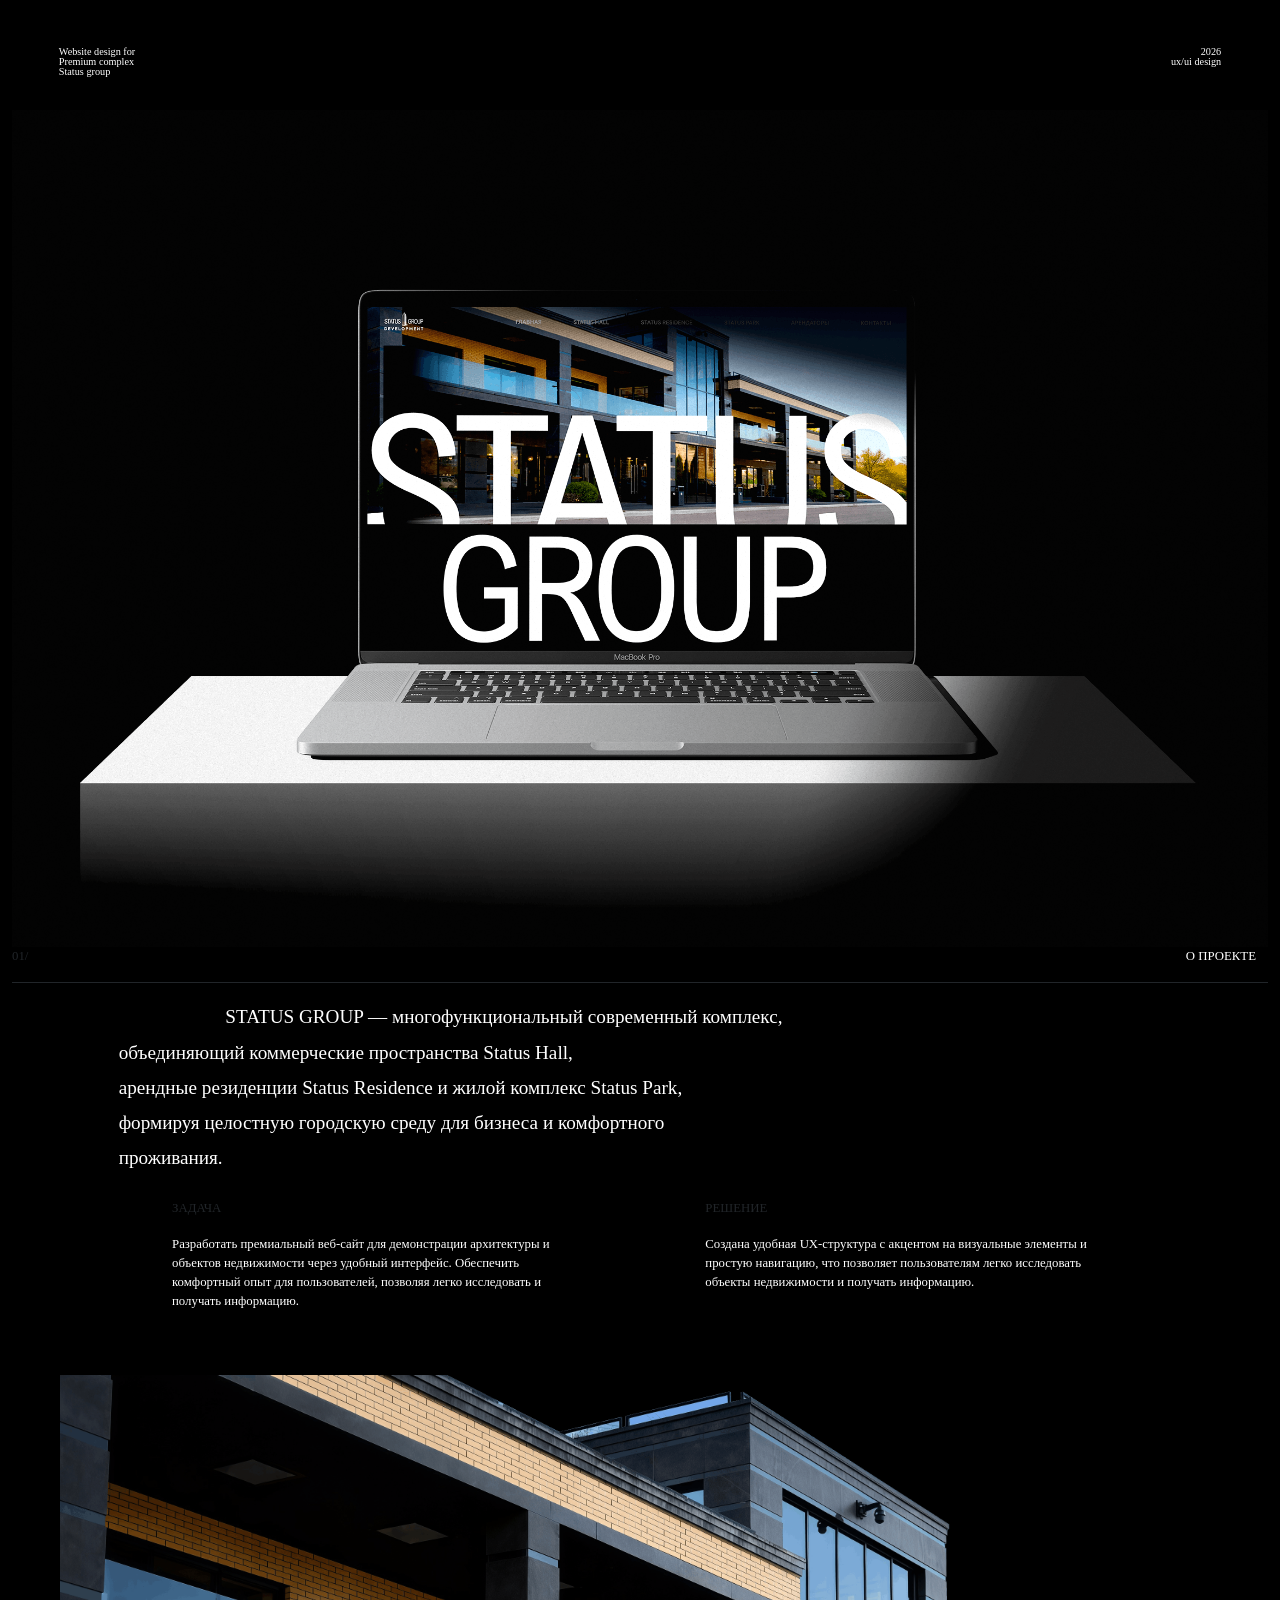
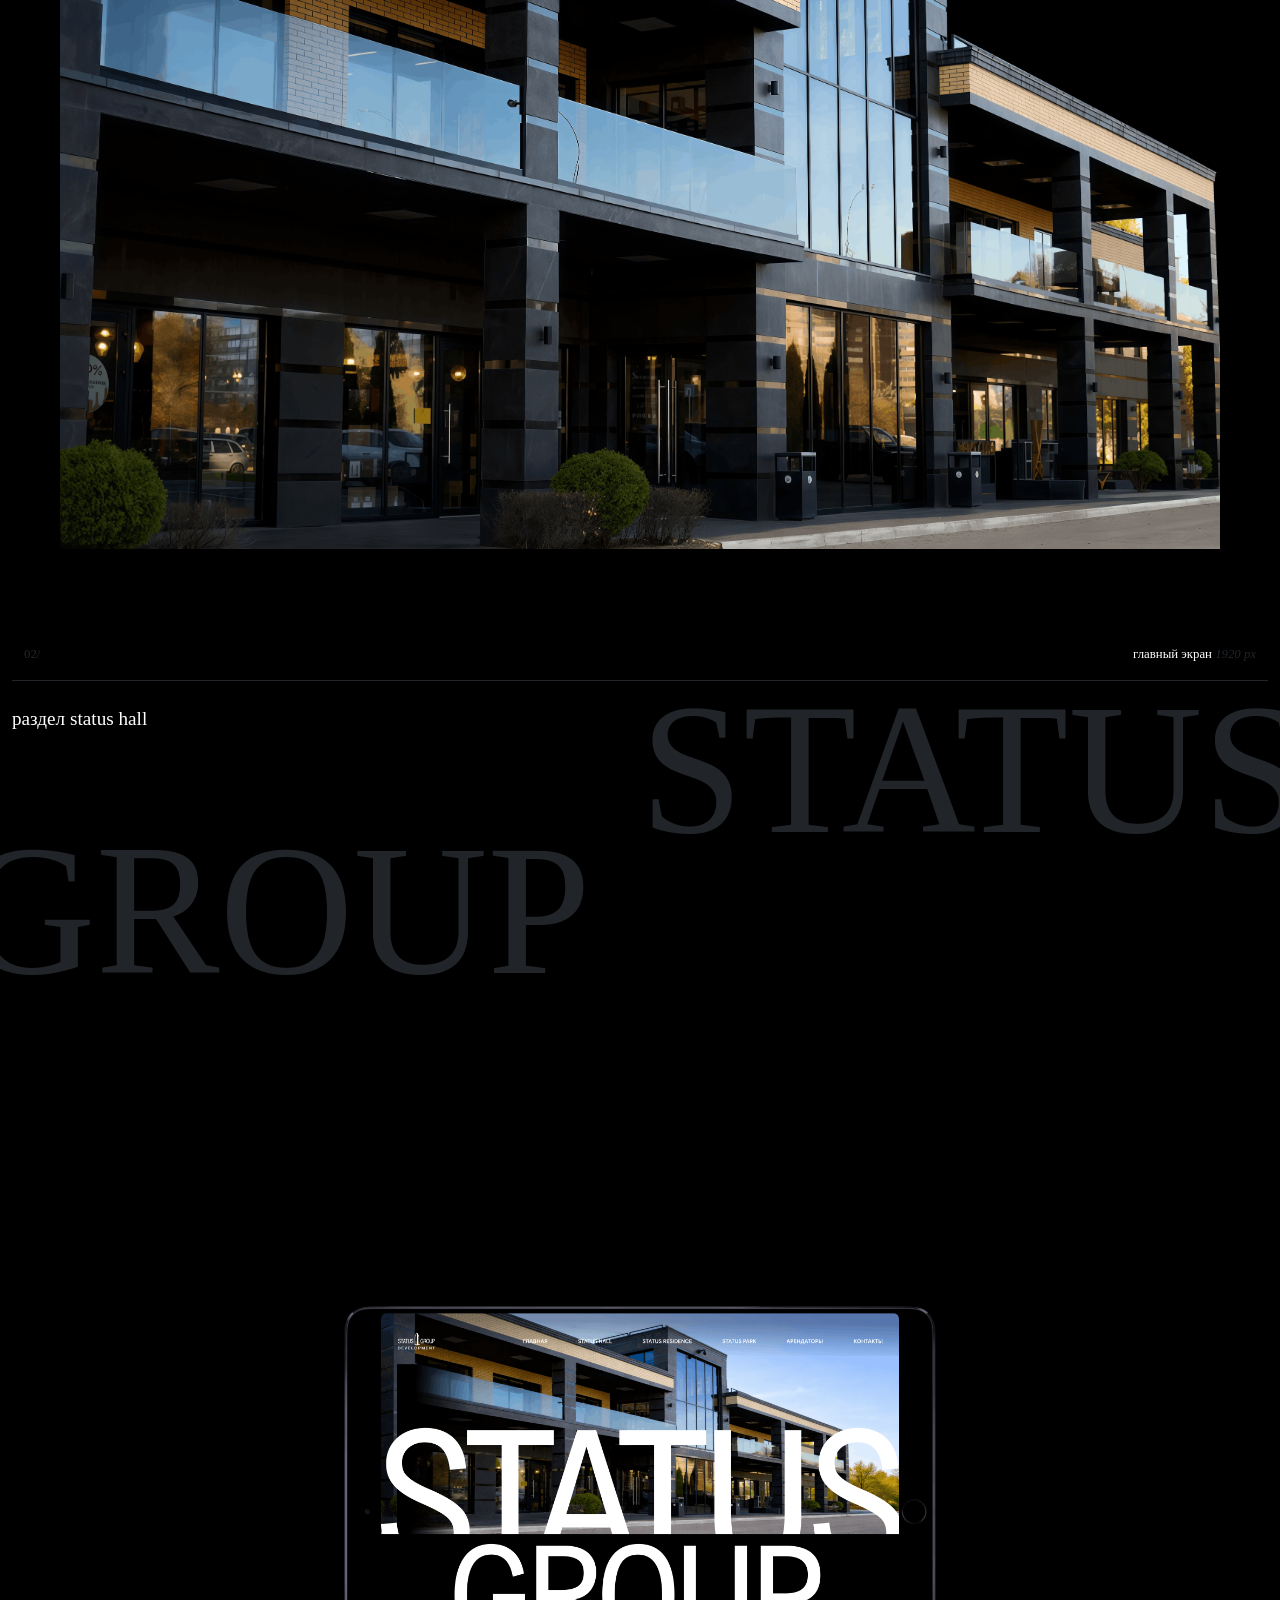
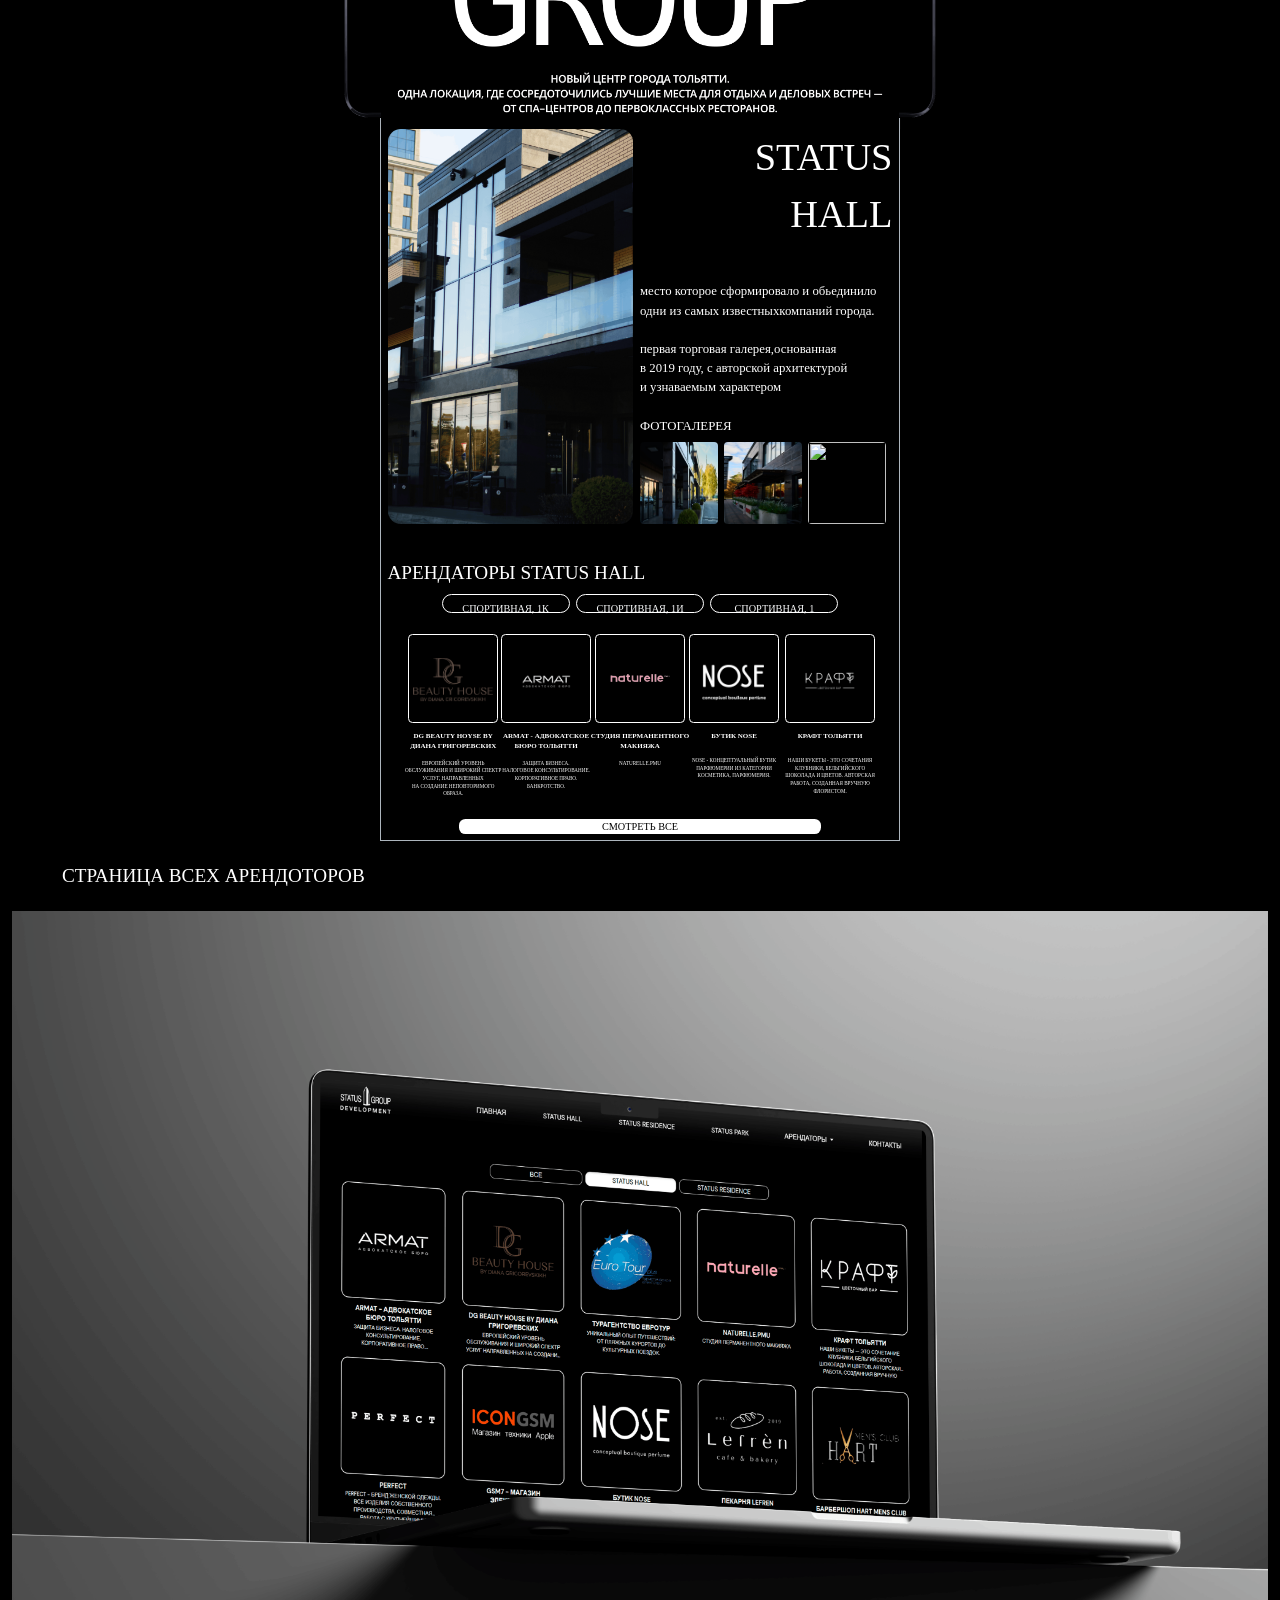
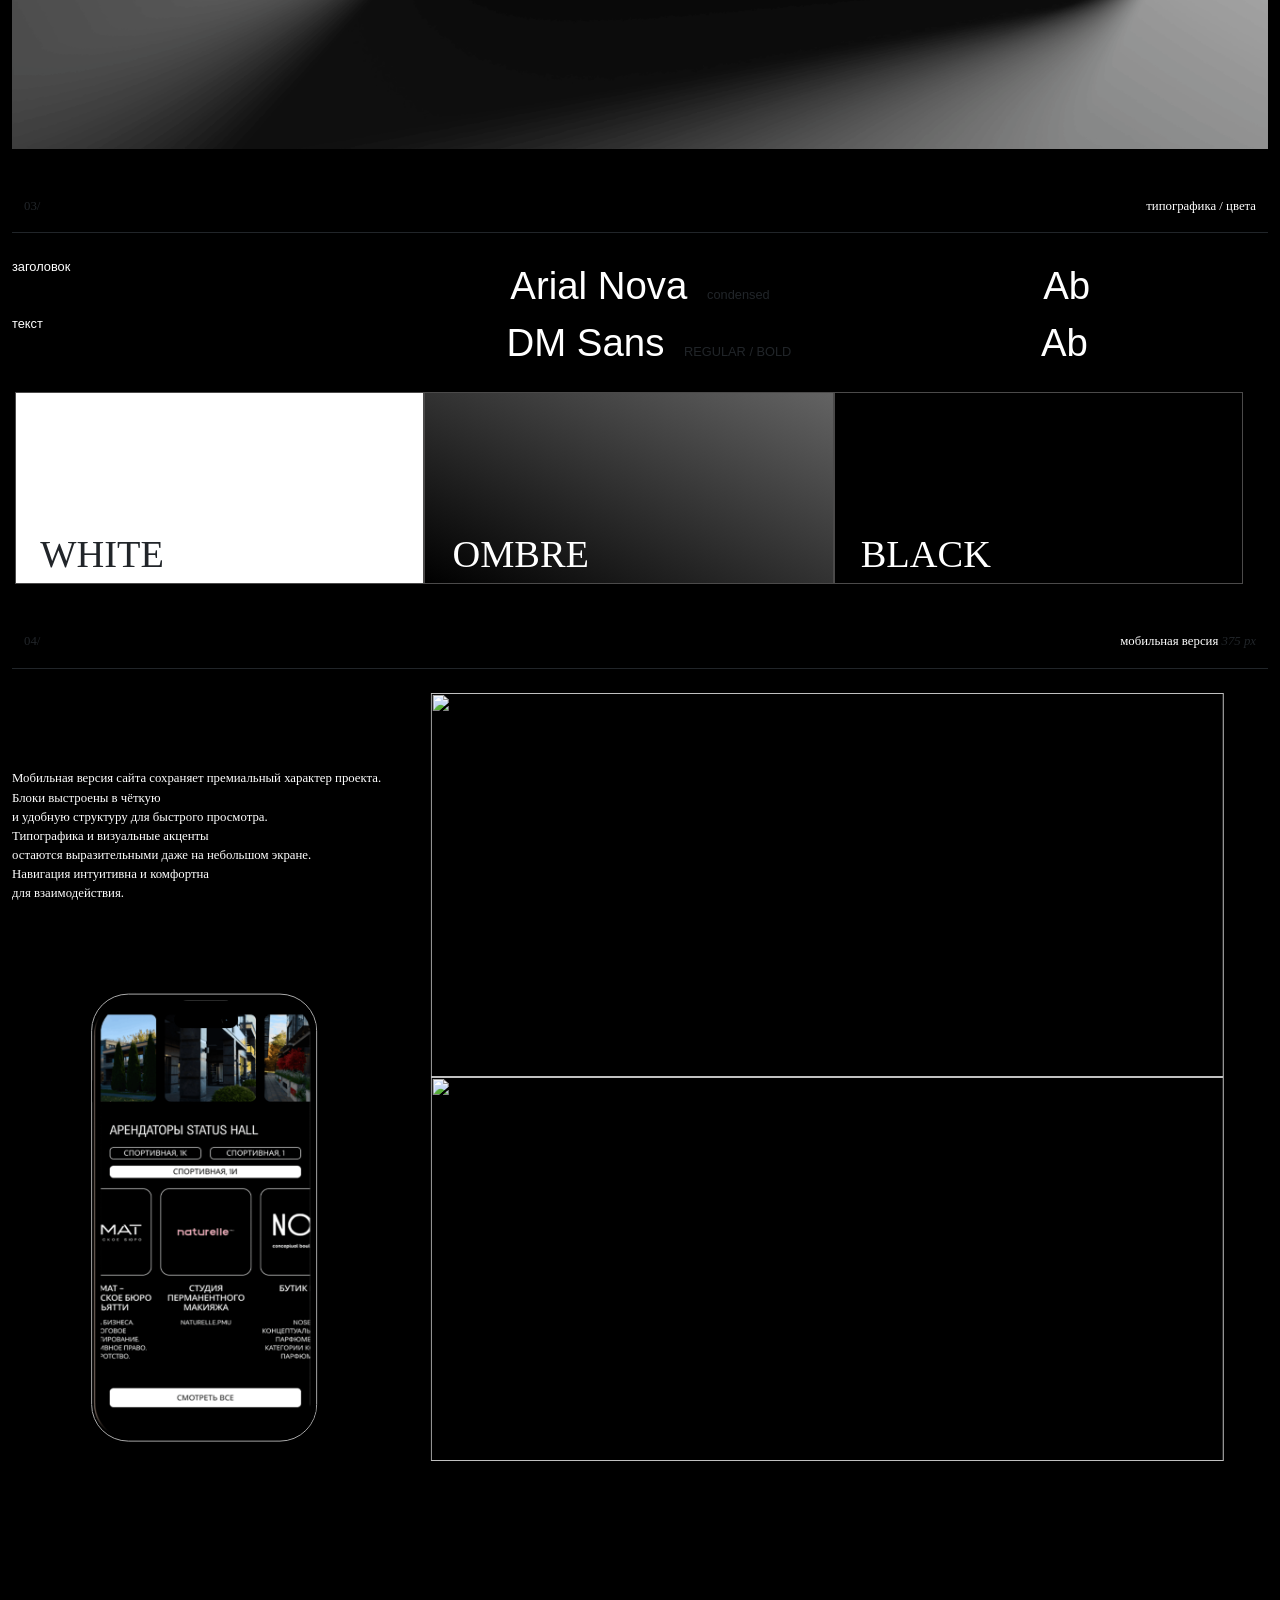
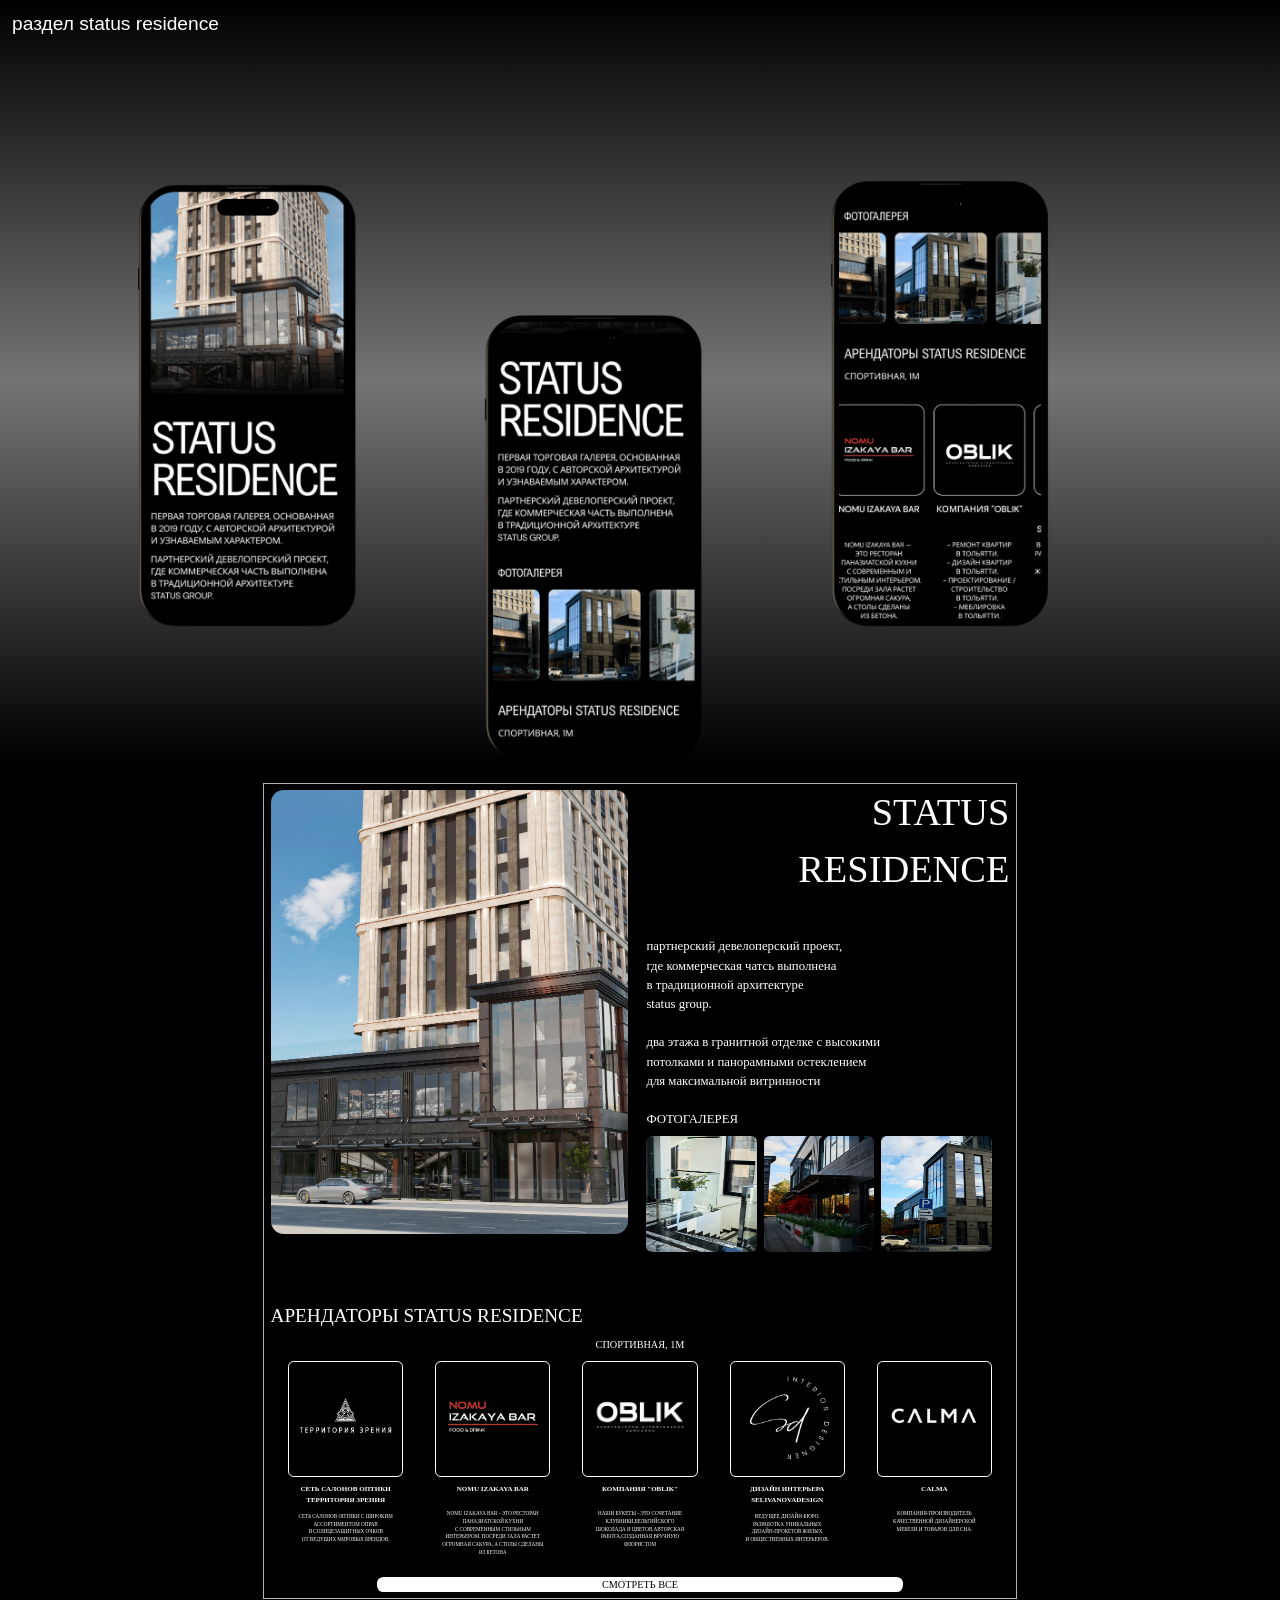
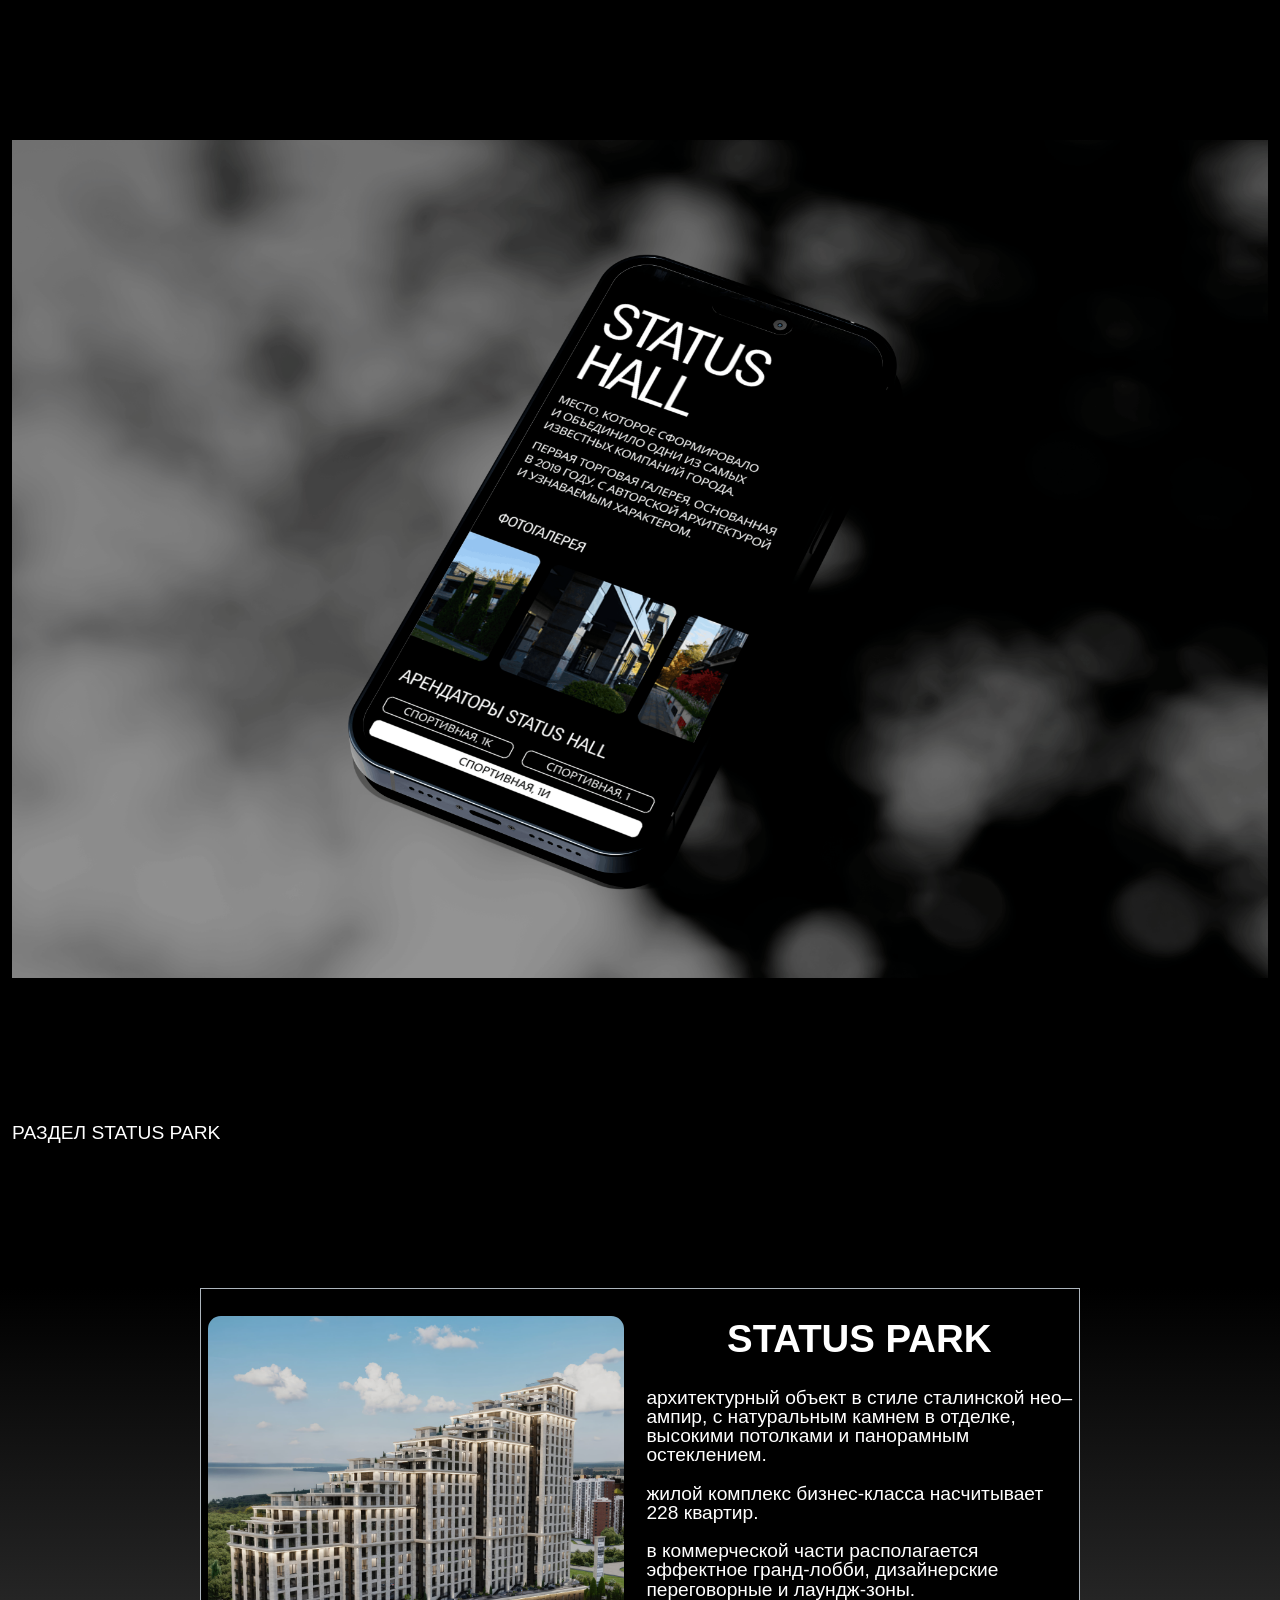
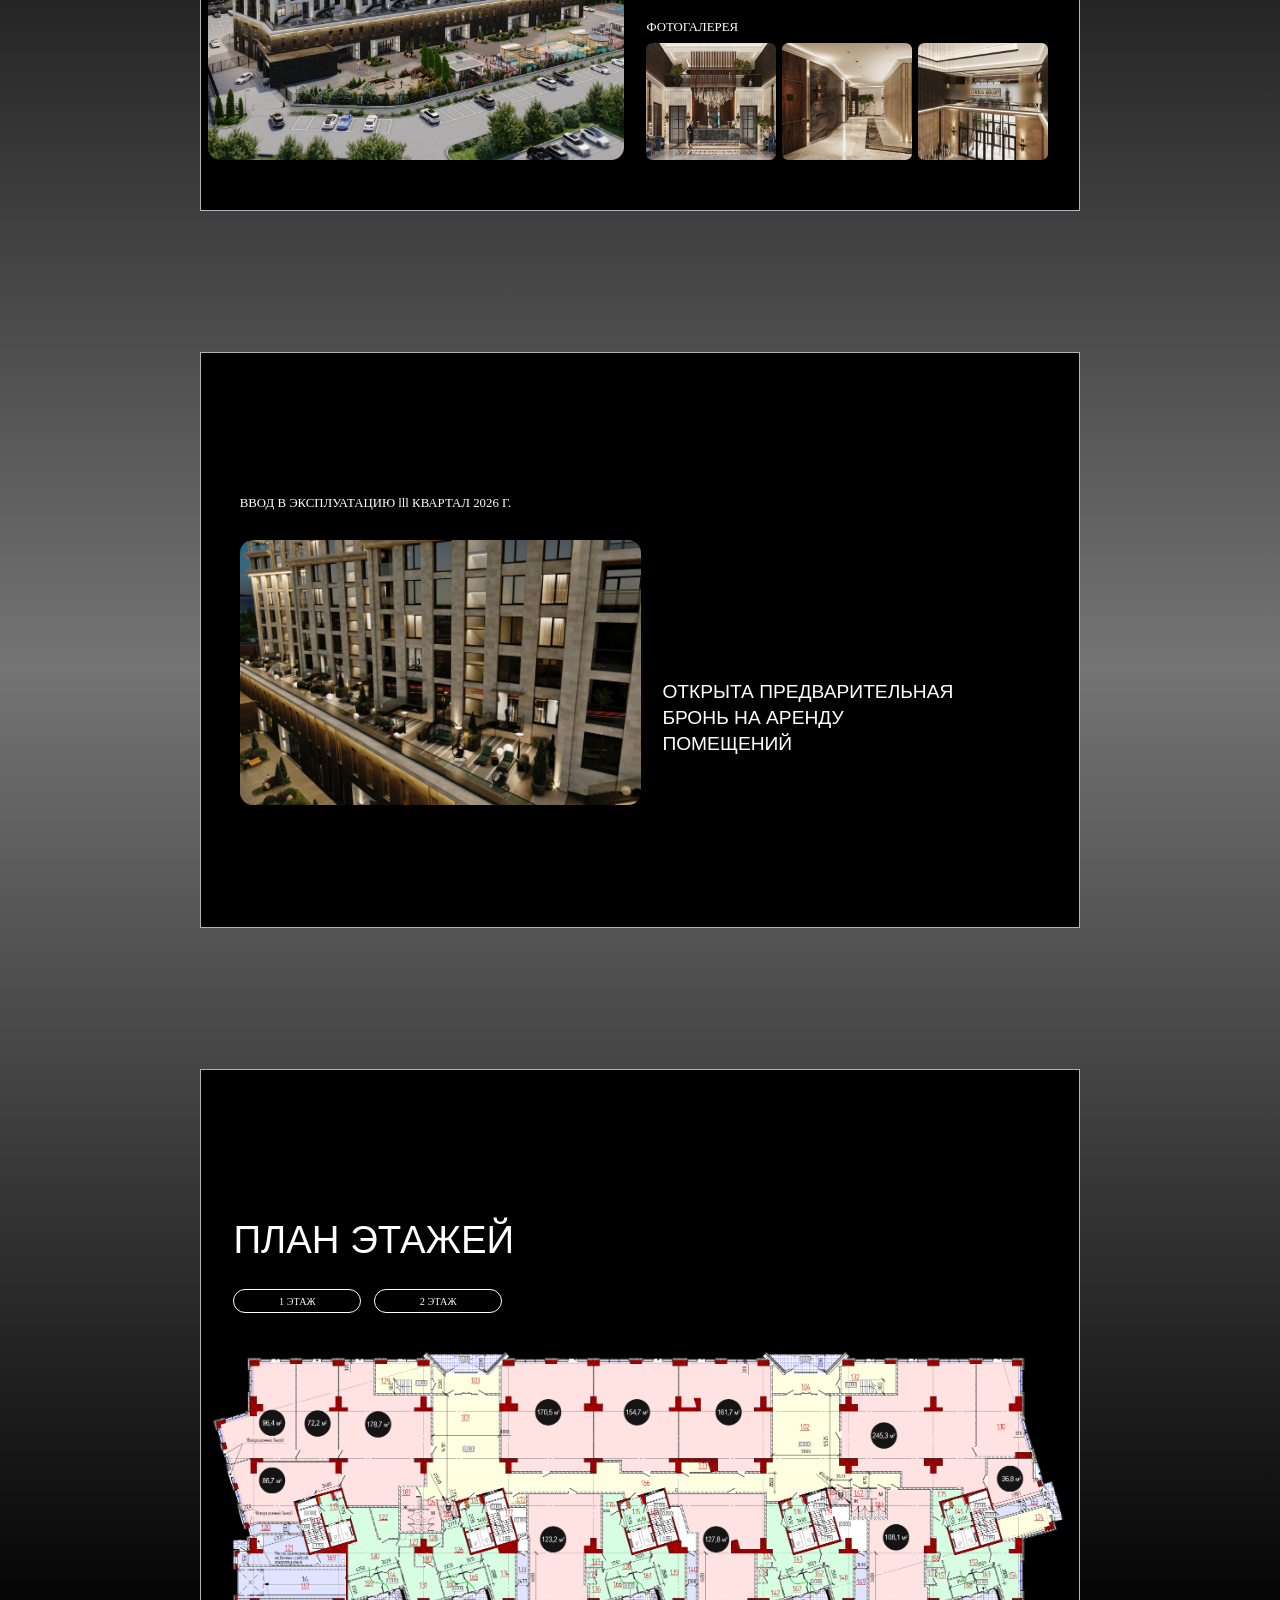
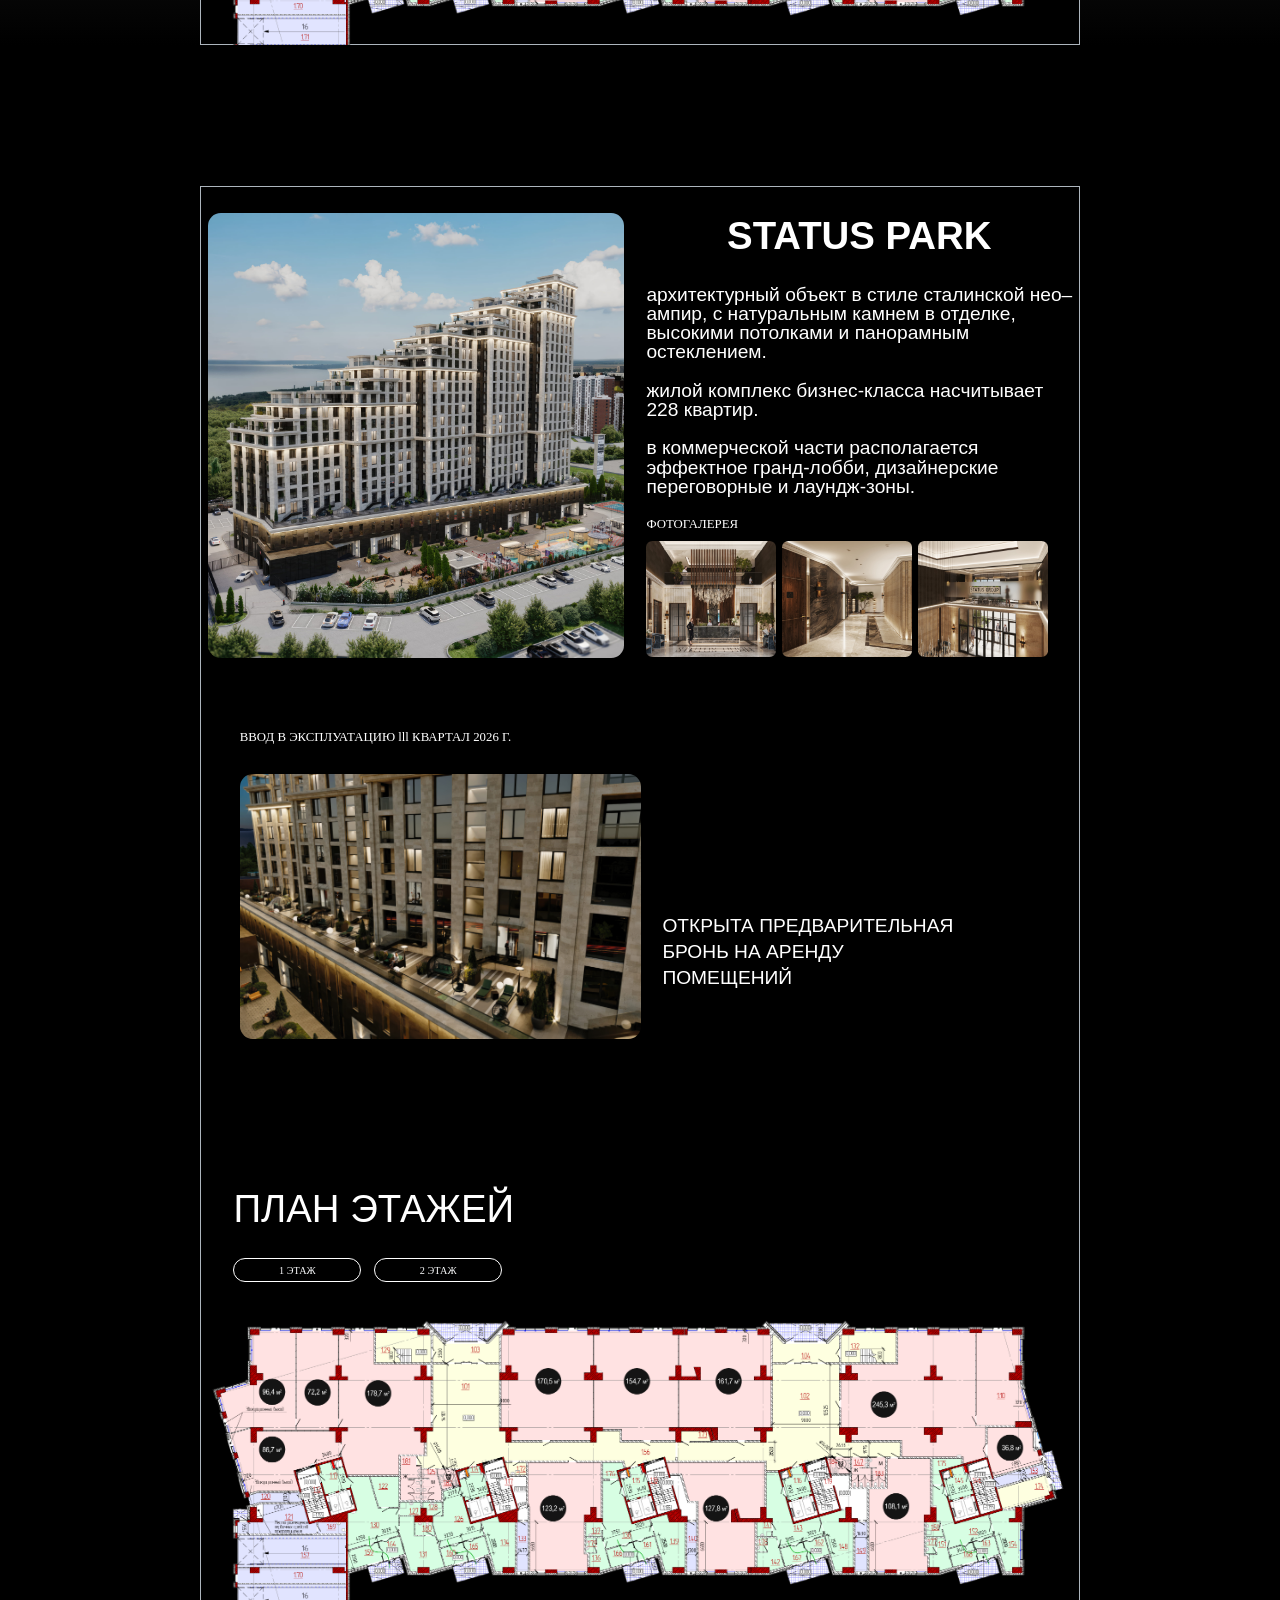
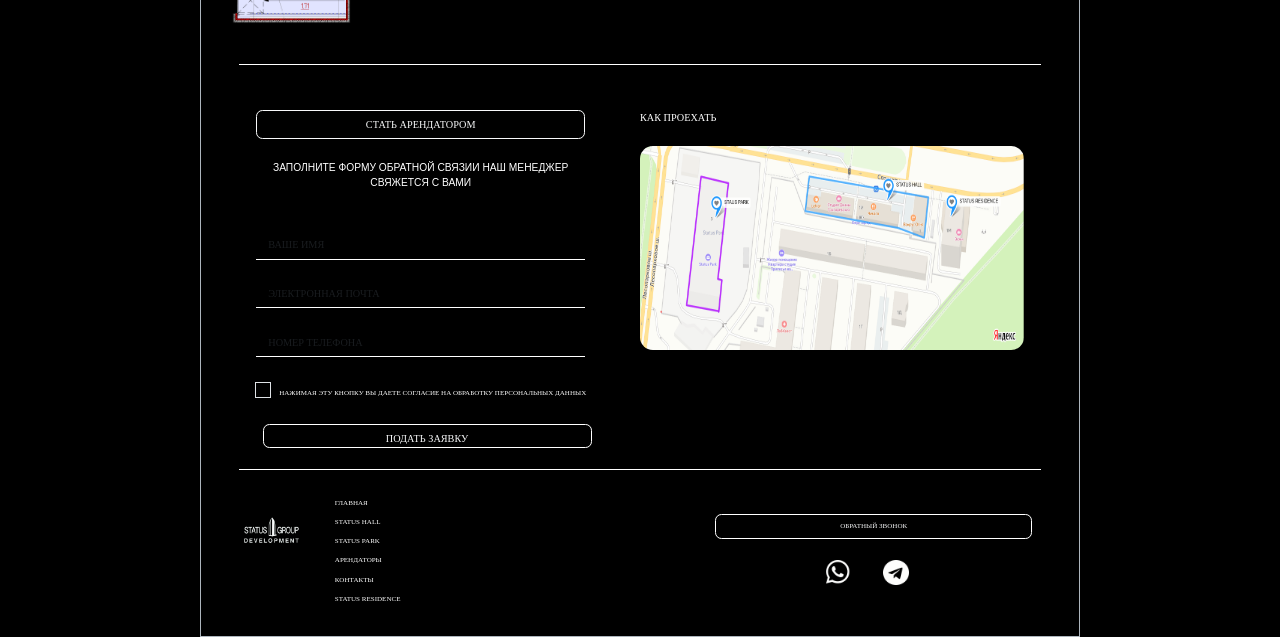
==== index.html @ 4c32b42d "Add files via upload" ====
<!DOCTYPE html>
<html lang="en">
<head>
    
    <meta charset="UTF-8">
    <meta name="viewport" content="width=device-width, initial-scale=1.0">
    <title>Document</title>
    <link rel="stylesheet" href="css/bootstrap.min.css">
    <link rel="stylesheet" href="css/style.css">
</head>
<body class="bg-black" style="font-family:serif;" >
    <div class="container-fluid">  
<div class="row text-md-start ">
    <div class="col-6 text-start col-md-6 lh-1 text-white ltext"><div class="p-3"style="margin-left:5%;margin-top:5%;" id="главная">Website design for<br>Premium complex<br>Status group</p></div></div>
    <div class="col-6 col-md-6 text-end lh-1 text-white ltext"><div class="p-3"style="margin-right:5%;margin-top:5%;"><p >2026<br>ux/ui design</p></div></div>
</div>
    <img src="img/foto-1.png" class="img-fluid">
    <div class="row ">
        <div class="col-6 text-dark text-start gx-5z"><p class=" mtext">01/</p></div>
        <div class="col-6 text-end text-white gx-5"><p class="  mtext">О ПРОЕКТЕ</p></div>
        
    </div>
    <div class="row justify-content-center">
        <div class="col-12">
        <div class=" pb-0 mb-4 border-bottom border-dark "></div>
        </div>
    </div>
</div>
    <div class="container-fluid">
        <div class="row " >
            <div class="col-2"></div>
            <div class="col-10"> <p class="  text-white lh-1 btext">STATUS GROUP — многофункциональный современный комплекс,</p></div>
        </div>
        <div class="row">
            <div class="col-1"></div>
            <div class="col-10"><p class="btext text-white lh-1">объединяющий коммерческие пространства Status Hall,</p></div>
            <div class="col-1"></div>
        </div>
        <div class="row">
            <div class="col-1"></div>
            <div class="col-10"><p class="btext text-white lh-1">арендные резиденции Status Residence и жилой комплекс Status Park,</p></div>
            <div class="col-1"></div>
        </div>
        <div class="row">
            <div class="col-1"></div>
            <div class="col-10"><p class="btext text-white lh-1">формируя целостную городскую среду для бизнеса и комфортного </p></div>
            <div class="col-1"></div>
        </div>
         <div class="row">
            <div class="col-1"></div>
            <div class="col-10"><p class="btext text-white lh-1">проживания.</p></div>
            <div class="col-1"></div>
        </div>
        <div class="row justify-content-center mt-3">
            
            <div class="col-4"><p class="text-dark mtext">ЗАДАЧА</p></div>
            <div class="col-1"></div>
            <div class="col-4"><p class="text-dark mtext ">РЕШЕНИЕ</p></div>
            
        </div>
      
         <div class="row justify-content-center ">
            
            <div class="col-4"><p class="text-white mtext ">Разработать премиальный веб-сайт для демонстрации архитектуры и объектов недвижимости через удобный интерфейс. Обеспечить комфортный опыт для пользователей, позволяя легко исследовать и получать информацию.</p></div>
            <div class="col-1"></div>
            <div class="col-4"><p class="text-white mtext ">Создана удобная UX-структура с акцентом на визуальные элементы и простую навигацию, что позволяет пользователям легко исследовать объекты недвижимости и получать информацию.</p></div>
            
        </div>
        <img src="img/foto-2.png" alt="" class="img-fluid p-5">
        <div class="row mt-5">
        <div class="col-6 text-dark text-start gx-5 " ><p class=" mtext">02/</p></div>
        <div class="col-6  text-white gx-5 text-end"><p class="mtext" >главный экран <span class="text-dark" style="font-style:oblique;">1920 px</span></p> </div>
        
        
    </div>
    <div class="row justify-content-center">
        <div class="col-12">
        <div class=" pb-0 mb-4 border-bottom border-dark "></div>
        </div>
    </div>
    </div>

        <div class="container-fluid " style="position: relative;height: 80vw;">
            
            <div class="block z-0" style=" flex-direction: column;">
            <div class="block-1 z-0 " ><span class="btext text-white w-25" id="statushall">раздел status hall</span></div>
            <div class="block-1 z-0" style="width: 42%; position: absolute;left: 50vw;"><div class="bbtext">STATUS</div></div>
            <div class="block-1 bbtext text-start otstup " style="position: absolute; right: 53vw;"><div class="bbtext"></div> GROUP</div>
          
        <div class="imgcontainer-1 z-2" style="transform: translate(0%, 46%);">
            <img src="img/планшет.png" class="img-fluid" alt="Основное фото" style="width: 100vw;">
            <img src="img/первый экран.png" class="innerimg img-fluid  rounded-2 myimage " alt="Вложенное фото">    
        </div>
        </div>
        </div>
        <div class="container-fluid">
          <div class="d-flex justify-content-center" >
            <div class="page-arendator d-flex flex-column">
                <div class="d-flex">
                <div class="half1">
                    <img src="img/foto-3.png" alt="" class="border-radius-1" style="width: 95%; height:30.9vw;margin-left:clamp(0.1vw, 1.5vw, 0.5vw); object-fit: cover;">
                </div>
                <div class="half2 flex-column">
                    <div class="text-end"><span class=" text-white " style="font-size: clamp(1vw, 3vw, 4vw ); line-height: clamp(1.2815, 2vw, 2.554vw); margin-right: clamp(0.1vw, 1.5vw, 0.5vw);"><n style="margin-right: clamp(0.1vw, 1.5vw, 0.5vw);" id="арендаторы">STATUS </n><br>HALL</span>
                </div>
                <span class="text-white " style="text-transform: lowercase; font-size: clamp(0.05vw, 1.5vw, 1vw);"><br><br>МЕСТО КОТОРОЕ СФОРМИРОВАЛО  И ОБЬЕДИНИЛО<BR>ОДНИ ИЗ САМЫХ ИЗВЕСТНЫХКОМПАНИЙ ГОРОДА.<br><br>первая торговая галерея,основанная<br>в 2019 году, с авторской архитектурой<br>и узнаваемым характером</span>
                    <span class="text-white" style=" font-size: clamp(0.05vw, 1.5vw, 1vw);"><BR>ФОТОГАЛЕРЕЯ</span>
                    <div class="d-flex" style="margin-top:clamp(0.1vw, 1.5vw, 0.5vw); ;"><br>
                        <div class="foto" style="margin-right: clamp(0.1vw, 1.5vw, 0.5vw);"><img src="img/foto-4.jpg" class=" border-radius" style="width: 100%; height: 100%;" alt=""></div>
                        <div class="foto" style="margin-right: clamp(0.1vw, 1.5vw, 0.5vw);"><img src="img/foto-5.jpg" class=" border-radius" style="width: 100%; height: 100%;" alt=""></div>
                        <div class="foto"><img src="img/foto-6.jpg" class=" border-radius" style="width: 100%; height: 100%;" alt=""></div>
                    </div>
                </div>
                </div>
                <span  class="text-white btext" style="margin-left: clamp(0.1vw, 1.5vw, 0.5vw);">АРЕНДАТОРЫ STATUS HALL</span>
                <div class="d-flex justify-content-center text-white" style="width: 100%; margin-top: clamp(0.1vw, 1.5vw, 0.5vw);"> 
                    <button type="button" class="btn  btn btn-outline-light rounded-rectangle border-radius-1 ltext" style=" margin-right: clamp(0.1vw, 1.5vw, 0.5vw);" data-bs-toggle="button"><span>СПОРТИВНАЯ, 1К</span></button>
                    <button type="button" class="btn  btn btn-outline-light rounded-rectangle border-radius-1 ltext" style=" margin-right: clamp(0.1vw, 1.5vw, 0.5vw);" data-bs-toggle="button">СПОРТИВНАЯ, 1И</button>
                    <button type="button" class="btn  btn btn-outline-light rounded-rectangle border-radius-1 ltext"  data-bs-toggle="button">СПОРТИВНАЯ, 1</button>
                </div>
                <div class="d-flex justify-content-center otstup-1 ">
                    <div class="d-flex flex-column align-items-center"  style="">
                    <div class="quorte border-radius"> <img src="img/foto-7.png" class="p-1-1 img-fluid half-otstup-vertical" alt="" ></div>
                    <span class="text-white text-center llltext"><br><B class="lltext">DG BEAUTY HOYSE BY <BR> ДИАНА ГРИГОРЕВСКИХ</B><br><BR>ЕВРОПЕЙСКИЙ УРОВЕНЬ<BR>ОБСЛУЖИВАНИЯ И ШИРОКИЙ СПЕКТР<BR>УСЛУГ, НАПРАВЛЕННЫХ <BR> НА СОЗДАНИЕ НЕПОВТОРИМОГО<BR>ОБРАЗА.</span>
                    </div>
                     <div class="d-flex flex-column align-items-center"  style="">
                    <div class="quorte border-radius"> <img src="img/foto-8.png" class="p-1-1 img-fluid half-otstup-vertical"style="transform: translate(0%, 30%);" alt="" ></div>
                    <span class="text-white text-center llltext"><br><B class="lltext">ARMAT - АДВОКАТСКОЕ<BR>БЮРО ТОЛЬЯТТИ</B><BR><br>ЗАЩИТА БИЗНЕСА.<BR>НАЛОГОВОЕ КОНСУЛЬТИРОВАНИЕ.<BR>КОРПОРАТИВНОЕ ПРАВО.<BR>БАНКРОТСТВО.</span>
                    </div>
                     <div class="d-flex flex-column align-items-center">
                    <div class="quorte border-radius"> <img src="img/foto-9.png" class="p-1-1 img-fluid " alt="" ></div>
                    <span class="text-white text-center llltext"><br><B class="lltext">СТУДИЯ ПЕРМАНЕНТНОГО<BR>МАКИЯЖА</B><br><BR>NATURELLE.PMU</span>
                    </div>
                     <div class="d-flex flex-column align-items-center"  style="margin-right: clamp(0.1vw, 1.5vw, 0.5vw);">
                    <div class="quorte border-radius"> <img src="img/foto-10.png" class="p-1-1 img-fluid half-otstup-vertical" style="transform: translate(0%, 30%);" alt="" ></div>
                    <span class="text-white text-center llltext"><br><B class="lltext">БУТИК NOSE</B><br><BR><BR>NOSE - КОНЦЕПТУАЛЬНЫЙ БУТИК<BR>ПАРФЮМЕРИИ ИЗ КАТЕГОРИИ<BR>КОСМЕТИКА, ПАРФЮМЕРИЯ.</span>
                    </div>
                     <div class="d-flex flex-column align-items-center">
                    <div class="quorte border-radius"> <img src="img/foto-11.png" class="p-1-1 img-fluid half-otstup-vertical" style="transform: translate(0%, 30%);" alt="" ></div>
                    <span class="text-white text-center llltext"><br><B class="lltext">КРАФТ ТОЛЬЯТТИ</B><br><BR><br>НАШИ БУКЕТЫ - ЭТО СОЧЕТАНИЯ<BR>КЛУБНИКИ, БЕЛЬГИЙСКОГО<BR>ШОКОЛАДА И ЦВЕТОВ. АВТОРСКАЯ<BR>РАБОТА, СОЗДАННАЯ ВРУЧНУЮ<BR>ФЛОРИСТОМ.</span>
                    </div>
                </div>
                <div class="d-flex justify-content-center otstup-1" style="width: 100%; margin-bottom: clamp(0.1vw, 1.5vw, 0.5vw);"><a href="" class="border-radius-2 viem text-center ltext" style="text-decoration: none; color: black;"><span >СМОТРЕТЬ ВСЕ</span></a></div>
            </div>
                
          </div>
            <div class="row">
                <div class="col-4 text-center btext text-white otstup-1"> СТРАНИЦА ВСЕХ АРЕНДОТОРОВ</div>
            </div>
          </div>
    <div class="container-fluid">
        <img src="img/foto-12.png" class="img-fluid otstup-1" alt="">
        <div class="row mt-5">
        <div class="col-6 text-dark text-start gx-5 " ><p class=" mtext">03/</p></div>
        <div class="col-6  text-white gx-5 text-end"><p class="mtext" >типографика / цвета</p> </div>
        </div>
        <div class="row justify-content-center">
            <div class="col-12">
                <div class=" pb-0 mb-4 border-bottom border-dark "></div>
            </div>
        </div>

    </div>
    <div class="container-fluid">
        <div class="row" style="font-family: Arial, Helvetica, sans-serif ;">
            <div class="col-4 text-white mtext">заголовок</div>
            <div class="col-4 text-white text-center bmtext">Arial Nova <span class="mtext text-dark" style="margin-left: clamp(0.1vw, 1.5vw, 0.7vw);">  condensed</span></div>
            <div class="col-4 text-white text-center bmtext">Ab</div>
        </div>
         <div class="row" style="font-family: 'Lucida Sans', 'Lucida Sans Regular', 'Lucida Grande', 'Lucida Sans Unicode', Geneva, Verdana, sans-serif;">
            <div class="col-4 text-white mtext">текст</div>
            <div class="col-4 text-white text-center bmtext"style="margin-left: clamp(0.1vw, 1.5vw, 0.7vw);">DM Sans <span class="mtext text-dark" style="margin-left: clamp(0.1vw, 1.5vw, 0.7vw);">REGULAR / BOLD</span></div>
            <div class="col-3 text-white text-center bmtext" style="margin-left: clamp(1vw, 3.3vw, 3.3vw);">Ab</div>
        </div>
        <div class="otstup-1"></div>
        <div class="d-flex" style="margin-left: clamp(0.2vw, 1.3vw, 0.2vw);">
             <div class="d-flex bg-white quorte-1 bmtext"><span style="transform: translate(20%, 70%);">WHITE</span></div>
             <div class="d-flex quorte-1 text-white bmtext" style="background:linear-gradient(to top right, black , rgb(99, 99, 99));"><span style="transform: translate(20%, 70%);">OMBRE</span></div>
             <div class="d-flex bg-black quorte-1 text-white bmtext"><span style="transform: translate(20%, 70%);">BLACK</span></div>
        </div>
        <div class="row mt-5">
            <div class="col-6 text-dark text-start gx-5 " ><p class=" mtext">04/</p></div>
            <div class="col-6  text-white gx-5 text-end"><p class="mtext" >мобильная версия <span class="text-dark" style="font-style:oblique;" > 375 px</span></p> </div>
        </div>
        <div class="row justify-content-center">
            <div class="col-12">
                <div class=" pb-0 mb-4 border-bottom border-dark "></div>
            </div>
        </div>
    </div>
    <div class="container-fluid">
        <div class="d-flex">
        <div class="d-flex flex-column mtext text-white" style="width: 30%;"><br><br><br><br><span>Мобильная версия сайта сохраняет премиальный характер проекта. Блоки выстроены в чёткую<br>и удобную структуру для быстрого просмотра.<br>Типографика и визуальные акценты <br>остаются выразительными даже на небольшом экране.<br>Навигация интуитивна и комфортна<br>для взаимодействия.</span>
            <img src="img/iphone1.png"   style="width: 60%; height: 35vw; transform: translate(35%, 20%); border:1px solid darkgray; border-radius: clamp(1vw, 2.9vw, 3vw);" alt="">
        </div>
        <div class="d-flex flex-column" style="width: 70%;">
            <img src="img/foto-13.png" style="width: 95%; height: 30vw; transform: translate(5%);"  alt="">
            <img src="img/foto-14.png" style="width: 95%; height: 30vw; transform: translate(5%);"  alt="">
        </div>
        </div>
    </div>
    <div class="container-fluid otstup" style="background: linear-gradient(to top, black, rgb(116, 116, 116), black);">
        <div class="row" style="margin-top: clamp(0.1vw, 1.5vw, 0.7vw);">
            <div class="col">
                <span class="btext text-white" style="font-family: 'Trebuchet MS', 'Lucida Sans Unicode', 'Lucida Grande', 'Lucida Sans', Arial, sans-serif;" id="status residence">раздел status residence</span>
            </div>
        </div>
        <div class="d-flex otstup justify-content-center">
            <div class="d-flex w-25" style="margin-right: clamp(1vw, 2.5vw, 5vw);">
                <img src="img/iphone2.png" style="width: 70%; height: 35vw;" alt="">
            </div>
            <div class="d-flex w-25" style="margin-top: clamp(1vw, 10.5vw, 15vw);">
                <img src="img/iphone3.png" style="width: 70%; height: 35vw;" alt="">
            </div>
            <div class="d-flex w-25" style="margin-left: clamp(1vw, 2.5vw, 5vw);">
                <img src="img/iphone4.png" style="width: 70%; height: 35vw;" alt="">
            </div>
            
        </div>
    </div>
    <div class="container-fluid otstup-1 justify-content-center">
        <div class="d-flex justify-content-center" >
            <div class="page-arendator-2 d-flex flex-column" style="border-top:solid 1px #adb5bd;">
                <div class="d-flex">
                <div class="half1">
                    <img src="img/foto-15.jpg" alt="" class="border-radius-1" style="width: 95%; height:34.7vw;margin-left:clamp(0.1vw, 1.5vw, 0.5vw); object-fit: cover; margin-top:clamp(0.1vw, 1.5vw, 0.5vw);">
                </div>
                <div class="half2 flex-column">
                    <div class="text-end"><span class=" text-white " style="font-size: clamp(1vw, 3vw, 4vw ); line-height: clamp(1.2815, 2vw, 2.554vw); margin-right: clamp(0.1vw, 1.5vw, 0.5vw);"><n style="margin-right: clamp(0.1vw, 1.5vw, 0.5vw);">STATUS </n><br>RESIDENCE</span>
                </div>
                <span class="text-white " style="text-transform: lowercase;  margin-left: clamp(0.1vw, 1.5vw, 0.5vw); font-size: clamp(0.05vw, 1.5vw, 1vw);"><br><br>ПАРТНЕРСКИЙ ДЕВЕЛОПЕРСКИЙ ПРОЕКТ,<BR>ГДЕ КОММЕРЧЕСКАЯ ЧАТСЬ ВЫПОЛНЕНА<br>В ТРАДИЦИОННОЙ АРХИТЕКТУРЕ<BR>STATUS GROUP.<BR><br>ДВА ЭТАЖА В ГРАНИТНОЙ ОТДЕЛКЕ С ВЫСОКИМИ<br>ПОТОЛКАМИ И ПАНОРАМНЫМИ ОСТЕКЛЕНИЕМ<br>ДЛЯ МАКСИМАЛЬНОЙ ВИТРИННОСТИ</span>
                    <span class="text-white" style=" font-size: clamp(0.05vw, 1.5vw, 1vw); margin-left: clamp(0.1vw, 1.5vw, 0.5vw);"><BR>ФОТОГАЛЕРЕЯ</span>
                    <div class="d-flex" style="margin-top:clamp(0.1vw, 1.5vw, 0.5vw); margin-left: clamp(0.1vw, 1.5vw, 0.5vw);"><br>
                        <div class="foto" style="margin-right: clamp(0.1vw, 1.5vw, 0.5vw);"><img src="img/foto-16.jpg" class=" border-radius" style="width: 100%; height: 100%;" alt=""></div>
                        <div class="foto" style="margin-right: clamp(0.1vw, 1.5vw, 0.5vw);"><img src="img/foto-17.jpg" class=" border-radius" style="width: 100%; height: 100%;" alt=""></div>
                        <div class="foto"><img src="img/foto-19.jpg" class=" border-radius" style="width: 100%; height: 100%;" alt=""></div>
                    </div>
                </div>
                </div>
                <span  class="text-white btext" style="margin-left: clamp(0.1vw, 1.5vw, 0.5vw);">АРЕНДАТОРЫ STATUS RESIDENCE</span>
                <div class="d-flex justify-content-center text-white" style="width: 100%; margin-top: clamp(0.1vw, 1.5vw, 0.5vw);"> 
                    <div class="text-center ltext align-items-center">СПОРТИВНАЯ, 1M</div>
                </div>
                <div class="d-flex justify-content-center"  style="margin-top: clamp(0.1vw, 1.5vw, 0.7vw);">
                    <div class="d-flex flex-column "  style="width: 9vw; margin-right: clamp(0.1vw, 3.5vw, 2.5vw);">
                    <div class="quorte-2 border-radius"> 
                        <img src="img/foto-20.jpg" class="p-1-1 img-fluid " style="transform: translate(0%, 50%);" alt="" >
                    </div>
                    <span class="text-white text-center llltext"><br><B class="lltext">СЕТЬ САЛОНОВ ОПТИКИ <BR> ТЕРРИТОРИЯ ЗРЕНИЯ</B><br><BR>СЕТЬ САЛОНОВ ОПТИКИ С ШИРОКИМ<BR>АССОРТИМЕНТОМ ОПРАВ<BR>И СОЛНЦЕЗАЩИТНЫХ ОЧКОВ<BR> ОТ ВЕДУЩИХ МИРОВЫХ БРЕНДОВ.</span>
                    </div>
                     <div class="d-flex flex-column"  style="width: 9vw; margin-right: clamp(0.1vw, 3.5vw, 2.5vw);">
                    <div class="quorte-2 border-radius"> 
                        <img src="img/foto-21.png" class="p-1-1 img-fluid"style="transform: translate(0%, 60%);" alt="" >
                    </div>
                    <span class="text-white text-center llltext"><br><B class="lltext">NOMU IZAKAYA BAR</B><BR><BR><br>NOMU IZAKAYA BAR - ЭТО РЕСТОРАН<BR>ПАНАЗИАТСКОЙ КУХНИ<BR>С СОВРЕМЕННЫМ СТИЛЬНЫМ<BR>ИНТЕРЬЕРОМ. ПОСРЕДИ ЗАЛА РАСТЕТ <BR>ОГРОМНАЯ САКУРА, А СТОЛЫ СДЕЛАНЫ<BR> ИЗ БЕТОНА</span>
                    </div>
                     <div class="d-flex flex-column" style="width: 9vw;margin-right: clamp(0.1vw, 3.5vw, 2.5vw);">
                    <div class="quorte-2 border-radius">
                         <img src="img/foto-22.jpg" class="p-1-1 img-fluid " style="transform: translate(0%, 60%);" alt="" >
                    </div>
                    <span class="text-white text-center llltext"><br><B class="lltext">КОМПАНИЯ "OBLIK"</B><br><BR><BR>НАШИ БУКЕТЫ - ЭТО СОЧЕТАНИЕ<BR>КЛУБНИКИ,БЕЛЬГИЙСКОГО<BR>ШОКОЛАДА И ЦВЕТОВ.АВТОРСКАЯ<BR>РАБОТА,СОЗДАННАЯ ВРУЧНУЮ<BR>ФЛОРИСТОМ</span>
                    </div>
                     <div class="d-flex flex-column"  style="width: 9vw; margin-right: clamp(0.1vw, 3.5vw, 2.5vw);">
                    <div class="quorte-2 border-radius">
                        <img src="img/foto-23.jpg" class="p-1-1 img-fluid" alt="" >
                    </div>
                    <span class="text-white text-center llltext"><br><B class="lltext">ДИЗАЙН ИНТЕРЬЕРА<BR>SELIVANOVADESIGN</B><BR><BR>ВЕДУЩЕЕ ДИЗАЙН-БЮРО.<BR>РАЗРАБОТКА УНИКАЛЬНЫХ<BR>ДИЗАЙН-ПРОКЕТОВ ЖИЛЫХ<BR>И ОБЩЕСТВЕННЫХ ИНТЕРЬЕРОВ.</span>
                    </div>
                     <div class="d-flex flex-column" style="width: 9vw;">
                    <div class="quorte-2 border-radius">
                        <img src="img/foto-24.jpg" class="p-1-1 img-fluid" style="transform: translate(0%, 60%);" alt="" >
                    </div>
                    <span class="text-white text-center llltext"><br><B class="lltext">CALMA</B><br><BR><BR>КОМПАНИЯ-ПРОИЗВОДИТЕЛЬ<BR>КАЧЕСТВЕННОЙ ДИЗАЙНЕРСКОЙ<BR>МЕБЕЛИ И ТОВАРОВ ДЛЯ СНА.</span>
                    </div>
                </div>
                <div class="d-flex justify-content-center otstup-1" style="width: 100%; margin-bottom: clamp(0.1vw, 1.5vw, 0.5vw);"><a href="" class="border-radius-2 viem text-center ltext" style="text-decoration: none; color: black;"><span >СМОТРЕТЬ ВСЕ</span></a></div>
            </div>
                
          </div>
    </div>
    <div class="container-fluid otstup">
        <img src="img/foto-25.png" class="img-fluid" alt="">
        <div class="otstup"></div>
        <span class="btext text-white unic" id="РАЗДЕЛ STATUS PARK">РАЗДЕЛ STATUS PARK</span> 
    </div>

    <div class="container-fluid otstup" style="background: linear-gradient(to top, black, rgb(116, 116, 116), black);">
        <div class="d-flex justify-content-center" >
            <div class="page-arendator-3 d-flex flex-column " style="border-top:solid 1px #adb5bd;">
                <div class="d-flex otstup-1">
                <div class="half1">
                    <img src="img/foto-26.jpg" alt="" class="border-radius-1" style="width: 95%; height:34.7vw;margin-left:clamp(0.1vw, 1.5vw, 0.5vw); object-fit: cover; margin-top:clamp(0.1vw, 1.5vw, 0.5vw);">
                </div>
                <div class="half2 flex-column">
                    <div class="text-center bmtext"><span class=" text-white unic"><b>STATUS PARK</b></span>
                </div>
                <span class="text-white unic btext " style="text-transform: lowercase;  margin-left: clamp(0.1vw, 1.5vw, 0.5vw);line-height: clamp(1vw, 1.5vw, 3vw)"><br>АРХИТЕКТУРНЫЙ ОБЪЕКТ В СТИЛЕ СТАЛИНСКОЙ НЕО–АМПИР, С НАТУРАЛЬНЫМ КАМНЕМ В ОТДЕЛКЕ, ВЫСОКИМИ ПОТОЛКАМИ И ПАНОРАМНЫМ ОСТЕКЛЕНИЕМ.<br><br>ЖИЛОЙ КОМПЛЕКС БИЗНЕС-КЛАССА НАСЧИТЫВАЕТ 228 КВАРТИР.<br><br>В КОММЕРЧЕСКОЙ ЧАСТИ РАСПОЛАГАЕТСЯ ЭФФЕКТНОЕ ГРАНД-ЛОББИ, ДИЗАЙНЕРСКИЕ ПЕРЕГОВОРНЫЕ И ЛАУНДЖ-ЗОНЫ.</span>
                    <span class="text-white" style=" font-size: clamp(0.05vw, 1.5vw, 1vw); margin-left: clamp(0.1vw, 1.5vw, 0.5vw);"><BR>ФОТОГАЛЕРЕЯ</span>
                    <div class="d-flex" style="margin-top:clamp(0.1vw, 1.5vw, 0.5vw); margin-left: clamp(0.1vw, 1.5vw, 0.5vw);"><br>
                        <div class="foto" style="margin-right: clamp(0.1vw, 1.5vw, 0.5vw);"><img src="img/foto-27.jpg" class=" border-radius" style="width: 100%; height: 100%;" alt=""></div>
                        <div class="foto" style="margin-right: clamp(0.1vw, 1.5vw, 0.5vw);"><img src="img/foto-28.jpg" class=" border-radius" style="width: 100%; height: 100%;" alt=""></div>
                        <div class="foto"><img src="img/foto-29.jpg" class=" border-radius" style="width: 100%; height: 100%;" alt=""></div>
                    </div>
                </div>
                </div>
                
            </div>
                
            </div>
             <div class="d-flex justify-content-center otstup" >
            <div class="page-arendator-3 d-flex flex-column " style="border-top:solid 1px #adb5bd; height: 45vw;">
                <div class="d-flex otstup-0" style="margin-left:clamp(0.1vw, 3.0vw, 4.5vw);"><span class="text-white mtext">ВВОД В ЭКСПЛУАТАЦИЮ lll КВАРТАЛ 2026 Г.</span></div>
                <div class="d-flex ">
                    
                <div class="half1 otstup-1" style="margin-left:clamp(0.1vw, 2.5vw, 2.5vw);">
                    <img src="img/foto-30.jpg" alt="" class="border-radius-1 otstup-1" style="width: 95%; height:20.7vw;margin-left:clamp(0.1vw, 1.5vw, 0.5vw); object-fit: cover; margin-top:clamp(0.1vw, 1.5vw, 0.5vw);">
                </div>
                <div class="half2 flex-column otstup-05">

                <span class="text-white unic btext " style="  margin-left: clamp(0.1vw, 1.5vw, 0.5vw);line-height: clamp(1vw, 2vw, 4vw)"><br>ОТКРЫТА ПРЕДВАРИТЕЛЬНАЯ<br> БРОНЬ НА АРЕНДУ<br>ПОМЕЩЕНИЙ</span>
                    
                </div>
                </div>
                
                </div>
                
            </div>

        <div class="d-flex justify-content-center otstup" >
            <div class="page-arendator-3 d-flex flex-column " style="border-top:solid 1px #adb5bd; height: 45vw;">
                <div class="d-flex" style="width: 100%;">
                    <span class="text-white unic bmtext otstup-05" style="margin-left:clamp(0.1vw, 2.5vw, 2.5vw);">ПЛАН ЭТАЖЕЙ</span>
                </div>
                <div class="d-flex text-white otstup-1"style="margin-left:clamp(0.1vw, 2.5vw, 2.5vw);">
                    <button type="button" class="btn  btn btn-outline-light rounded-rectangle-1 border-radius-1 ltext" style="--bs-btn-padding-y: .25rem; --bs-btn-padding-x: .5rem; --bs-btn-font-size: 1.75rem;" data-bs-toggle="button">1 ЭТАЖ</button>
                    <button type="button" class="btn  btn btn-outline-light rounded-rectangle-1 border-radius-1 ltext" style="--bs-btn-padding-y: .25rem; --bs-btn-padding-x: .5rem; --bs-btn-font-size: 1.75rem; margin-left: clamp(0.5vw, 1vw, 2vw);" data-bs-toggle="button">2 ЭТАЖ</button>
                </div>
                <div class="d-flex">
                    <img src="img/foto-31.png" class="img-fluid otstup-1" alt="">
                </div>
            </div>
        </div>
    </div>
    <div class="container-fluid otstup">
        <div class="d-flex justify-content-center" >
            <div class="page-arendator-3 d-flex flex-column " style="border-top:solid 1px #adb5bd;">
                <div class="d-flex otstup-1">
                <div class="half1">
                    <img src="img/foto-26.jpg" alt="" class="border-radius-1" style="width: 95%; height:34.7vw;margin-left:clamp(0.1vw, 1.5vw, 0.5vw); object-fit: cover; margin-top:clamp(0.1vw, 1.5vw, 0.5vw);">
                </div>
                <div class="half2 flex-column">
                    <div class="text-center bmtext"><span class=" text-white unic"><b>STATUS PARK</b></span>
                </div>
                <span class="text-white unic btext " style="text-transform: lowercase;  margin-left: clamp(0.1vw, 1.5vw, 0.5vw);line-height: clamp(1vw, 1.5vw, 3vw)"><br>АРХИТЕКТУРНЫЙ ОБЪЕКТ В СТИЛЕ СТАЛИНСКОЙ НЕО–АМПИР, С НАТУРАЛЬНЫМ КАМНЕМ В ОТДЕЛКЕ, ВЫСОКИМИ ПОТОЛКАМИ И ПАНОРАМНЫМ ОСТЕКЛЕНИЕМ.<br><br>ЖИЛОЙ КОМПЛЕКС БИЗНЕС-КЛАССА НАСЧИТЫВАЕТ 228 КВАРТИР.<br><br>В КОММЕРЧЕСКОЙ ЧАСТИ РАСПОЛАГАЕТСЯ ЭФФЕКТНОЕ ГРАНД-ЛОББИ, ДИЗАЙНЕРСКИЕ ПЕРЕГОВОРНЫЕ И ЛАУНДЖ-ЗОНЫ.</span>
                    <span class="text-white" style=" font-size: clamp(0.05vw, 1.5vw, 1vw); margin-left: clamp(0.1vw, 1.5vw, 0.5vw);"><BR>ФОТОГАЛЕРЕЯ</span>
                    <div class="d-flex" style="margin-top:clamp(0.1vw, 1.5vw, 0.5vw); margin-left: clamp(0.1vw, 1.5vw, 0.5vw);"><br>
                        <div class="foto" style="margin-right: clamp(0.1vw, 1.5vw, 0.5vw);"><img src="img/foto-27.jpg" class=" border-radius" style="width: 100%; height: 100%;" alt=""></div>
                        <div class="foto" style="margin-right: clamp(0.1vw, 1.5vw, 0.5vw);"><img src="img/foto-28.jpg" class=" border-radius" style="width: 100%; height: 100%;" alt=""></div>
                        <div class="foto"><img src="img/foto-29.jpg" class=" border-radius" style="width: 100%; height: 100%;" alt=""></div>
                    </div>
                </div>
                </div>
                   <div class="d-flex otstup-1" style="margin-left:clamp(0.1vw, 3.0vw, 4.5vw);"><span class="text-white mtext">ВВОД В ЭКСПЛУАТАЦИЮ lll КВАРТАЛ 2026 Г.</span></div>
                <div class="d-flex ">
                    
                <div class="half1 otstup-1" style="margin-left:clamp(0.1vw, 2.5vw, 2.5vw);">
                    <img src="img/foto-30.jpg" alt="" class="border-radius-1 otstup-1" style="width: 95%; height:20.7vw;margin-left:clamp(0.1vw, 1.5vw, 0.5vw); object-fit: cover; margin-top:clamp(0.1vw, 1.5vw, 0.5vw);">
                </div>
                <div class="half2 flex-column otstup-05">

                <span class="text-white unic btext " style="  margin-left: clamp(0.1vw, 1.5vw, 0.5vw);line-height: clamp(1vw, 2vw, 4vw)"><br>ОТКРЫТА ПРЕДВАРИТЕЛЬНАЯ<br> БРОНЬ НА АРЕНДУ<br>ПОМЕЩЕНИЙ</span>
                    
                </div>
                </div>
                <div class="d-flex" style="width: 100%;">
                    <span class="text-white unic bmtext otstup-05" style="margin-left:clamp(0.1vw, 2.5vw, 2.5vw);">ПЛАН ЭТАЖЕЙ</span>
                </div>
                <div class="d-flex text-white otstup-1"style="margin-left:clamp(0.1vw, 2.5vw, 2.5vw);">
                    <button type="button" class="btn  btn btn-outline-light rounded-rectangle-1 border-radius-1 ltext" style="--bs-btn-padding-y: .25rem; --bs-btn-padding-x: .5rem; --bs-btn-font-size: 1.75rem;" data-bs-toggle="button">1 ЭТАЖ</button>
                    <button type="button" class="btn  btn btn-outline-light rounded-rectangle-1 border-radius-1 ltext" style="--bs-btn-padding-y: .25rem; --bs-btn-padding-x: .5rem; --bs-btn-font-size: 1.75rem; margin-left: clamp(0.5vw, 1vw, 2vw);" data-bs-toggle="button">2 ЭТАЖ</button>
                </div>
                <div class="d-flex">
                    <img src="img/foto-31.png" class="img-fluid otstup-1" alt="">
                </div>
            <div class="row justify-content-center otstup-1">
                <div class="col-11">
                    <div class=" pb-0 mb-4 border-bottom border-white "></div>
                </div>
            </div>
            <div class="d-flex w-100 otstup-1" style="display: inline;">
                <div class="half1 flex-column align-items-center" >    
                    <button type="button" class="btn btn-outline-light  border-radius-2 ltext w-75" id="contact">СТАТЬ АРЕНДАТОРОМ</button>
                    <span class="text-white ltext w-75 text-center otstup-1 unic">ЗАПОЛНИТЕ ФОРМУ ОБРАТНОЙ СВЯЗИИ НАШ МЕНЕДЖЕР<BR>СВЯЖЕТСЯ С ВАМИ</span>
                    <form action="" class="w-100">
                    <div class="d-flex flex-column w-100 align-items-center otstup-1">
                    
                        <input type="name" class="form-control bg-black w-75 text-white otstup-1 ltext" style="border: none; border-bottom:1px solid white; border-radius: 0%;" id="exampleFormControlInput1" placeholder="ВАШЕ ИМЯ">
                        <input type="email" class="form-control bg-black w-75 text-white otstup-1 ltext" style="border: none; border-bottom:1px solid white; border-radius: 0%;" id="exampleFormControlInput1" placeholder="ЭЛЕКТРОННАЯ ПОЧТА">
                        <input type="tel" class="form-control bg-black w-75 text-white otstup-1 ltext" style="border: none; border-bottom:1px solid white; border-radius: 0%;" id="exampleFormControlInput1" placeholder="НОМЕР ТЕЛЕФОНА">
                        
                        <div class="form-check otstup-1 align-items-center">
                            <input class="form-check-input  bg-black" style="border-radius:0%; width: 0,5vw; height: 0,5vw;"  type="checkbox" value="" id="flexCheckDefault">
                            <label class="form-check-label" for="flexCheckDefault">
                             <span class="text-white lltext" >НАЖИМАЯ ЭТУ КНОПКУ ВЫ ДАЕТЕ СОГЛАСИЕ НА ОБРАБОТКУ ПЕРСОНАЛЬНЫХ ДАННЫХ</span>   
                            </label>
                        </div>
                        
                        
                        <button type="button" class="btn btn-outline-light rounded-rectangle-1 border-radius-2 ltext otstup-1 w-75" style="margin-left: clamp(0.5vw, 1vw, 2vw);" >ПОДАТЬ ЗАЯВКУ</button>
                    </div>    
                    </form>
                    
                    </div>
                
                <div class="half2  flex-column">
                    <span class="text-white ltext">КАК ПРОЕХАТЬ</span>
                    <div class="d-flex"><img src="img/foto-32.png" class="img-fluid border-radius-1 otstup-1" style="width: 30vw; height: 16vw;" alt=""></div>
                </div>
                </div>
                <div class="row justify-content-center otstup-1">
                    <div class="col-11">
                        <div class=" pb-0 mb-4 border-bottom border-white "></div>
                    </div>
                </div>
                <div class="d-flex w-100 d-inline">
                    <div class="d-flex" style="width: 12%; margin-left: clamp(1vw, 2.5vw, 3vw);height: 6vw;">
                        <img src="img/foto-33.png" class="img-fluid" style="" alt="">
                    </div>
                    <div class="d-flex text-white lltext" style=" line-height: clamp(1vw, 1.5vw, 2vw); width: 38%;">
                        <span>
                            <a href="#главная">ГЛАВНАЯ</a>
                            <a href="#statushall"><br>STATUS HALL</a>
                            <a href="#РАЗДЕЛ STATUS PARK"><br>STATUS PARK</a>
                            <a href="#арендаторы"><br>АРЕНДАТОРЫ</a>
                            <a href="#contact"><br>КОНТАКТЫ</a>
                            <a href="#status residence"><br>STATUS RESIDENCE</a>
                        </span>
                    </div>
                    <div class="d-flex flex-column w-50 align-items-center">
                        <button type="button" class="btn btn-outline-light rounded-rectangle-1 border-radius-2 lltext otstup-1 w-75" style="margin-left: clamp(0.5vw, 1vw, 2vw);">ОБРАТНЫЙ ЗВОНОК</button>
                        <div class="d-flex">
                            <a href="" class="otstup-1" style="width: 2vw; height: 2vw;">
                                <img src="img/foto-34.png" class="img-fluid" alt="">
                            </a>
                            <a href="" class="otstup-1" style="width: 2vw; height: 2vw; margin-left: clamp(1vw, 2.5vw, 3vw);height: 6vw;">
                                <img src="img/foto-35.png" class="img-fluid" alt="">
                            </a>
                        </div>
                    </div>
                </div>
            </div>
        </div>
    </div>
            
           

        
         


            
        
        
    

    <script src="https://cdn.jsdelivr.net/npm/bootstrap@5.3.3/dist/js/bootstrap.bundle.min.js" integrity="sha384-YvpcrYf0tY3lHB60NNkmXc5s9fDVZLESaAA55NDzOxhy9GkcIdslK1eN7N6jIeHz" crossorigin="anonymous"></script>
</body>
</html>
---- css/style.css ----
.container-fluid
{
    overflow: hidden;
}
.border-radius
{
  border-radius: clamp(1%, 11vw, 5%);
}
.border-radius-1
{
  border-radius: clamp(0.5vw, 1vw, 1vw);
}
.border-radius-2
{
  border-radius: clamp(0.3vw, 0.5vw, 0.8vw);
}

.viem
{
  width: 70%;
  background: white;

}
a
{
  text-decoration: none;
  color:white;
}
.rounded-rectangle
{
  width: 10vw;
  border:solid 1px  white;
  height: 1.5vw;

}
.rounded-rectangle-1
{
  width: 10vw;
  border:solid 1px  white;
  height: 1.9vw;

}
.half-otstup-vertical
{
  transform: translate(0%, 40%);
}
.p-1-1
{
  padding:0.3vw;
}
.quorte
{
  
  border: solid 1px white;
  width: 7vw;
  height: 7vw;
}
.quorte-1
{
  border:solid 0.5px rgb(75, 74, 74);
  width:32vw;
  height: 15vw;
}
.quorte-2
{
  
  border: solid 1px white;
  width: 9vw;
  height: 9vw;
}

.page-arendator
{
  background-color: black;
  width: 41.3822%;
  border-left: solid 1px #adb5bd;
  border-right: solid 1px #adb5bd; 
  border-bottom: solid 1px #adb5bd;
}
.page-arendator-2
{
  background-color: black;
  width: 60%;
  border-left: solid 1px #adb5bd;
  border-right: solid 1px #adb5bd; 
  border-bottom: solid 1px #adb5bd;
}
.unic
{
  font-family:'Trebuchet MS', 'Lucida Sans Unicode', 'Lucida Grande', 'Lucida Sans', Arial, sans-serif;
}
.page-arendator-3
{
  background-color: black;
  width: 70%;
  border-left: solid 1px #adb5bd;
  border-right: solid 1px #adb5bd; 
  border-bottom: solid 1px #adb5bd;
}
.block
{   
    display: flex;
    width: 100%;
    
}
.half1
{
  display: flex;
  width: 50%;
}
.half2
{
  display: flex;
  width: 50%;
  
}
.block-1
{
    width: 50%;
    height: 20%;
}
.otstup-0
{
    margin-top: clamp(50px, 11vw, 440px);

}
.otstup
{
    margin-top: clamp(40px, 11vw, 240px);

}
.otstup-05
{
    margin-top: clamp(40px, 11vw, 200px);

}
.otstup-1
{
  margin-top: clamp(1vw, 1.6vw, 2vw);
}

.bbtext
{
 font-size: clamp(14.5vw, 10vw, 50vw );
 line-height: 0.7;
}
.bmtext
{
  font-size: clamp(3vw, 1.5vw, 5vw);
}
.btext
{
   font-size: clamp(1vw, 1.5vw, 3vw);

}
.mtext
{
    font-size: clamp(0.2vw, 1.5vw, 1vw );
}
.llltext
{
  font-size: clamp(0.1vw, 1.5vw, 0.40vw );
}
.lltext
{
    font-size: clamp(0.1vw, 1.5vw, 0.55vw );
}
.ltext
{
    font-size: clamp(0.1vw, 1.5vw, 0.8vw );
}
.foto
{
  width: 30%;
  height: 70%;
}
.imgcontainer-1 {
  position: relative;
  display: inline-block;
  width: 90%;
  height: auto;
  margin: 20px auto 0px; 
}

.innerimg {
  position: absolute;
  top: 50%;
  left: 50%;
  transform: translate(-50%, -47%); 
  width:clamp(46%,11vh,45%);
  max-width: 50%; 
}

.myimage {
  border-left: 1px solid transparent;
   border-right: 1px solid transparent;
  border-image: linear-gradient(to bottom,transparent 95%, #adb5bd 5%) 1;
  
}



/* @media (max-width: 375px) {
  
  .btext {
    font-size: clamp(0.2rem, 3vw, 0.55rem);
  }
  .mtext{
    font-size: clamp(0.2rem, 3vw, 0.4rem);
  }
  .otstup
  {
    margin-top: 40px;
  }
}
@media (max-width: 414px) {
  .btext {
    font-size: clamp(8px 3vw, 10px);
  }
}
@media (max-width: 390px) {
  .btext {
    font-size: clamp(10px 3vw, 20px);
  }
  .otstup
  {
    margin-top: 40px;
  }
} */
/* @media (max-width: 727px){
  .otstup{
    margin-top: 80px;
  }
} */


/* раздел status park */
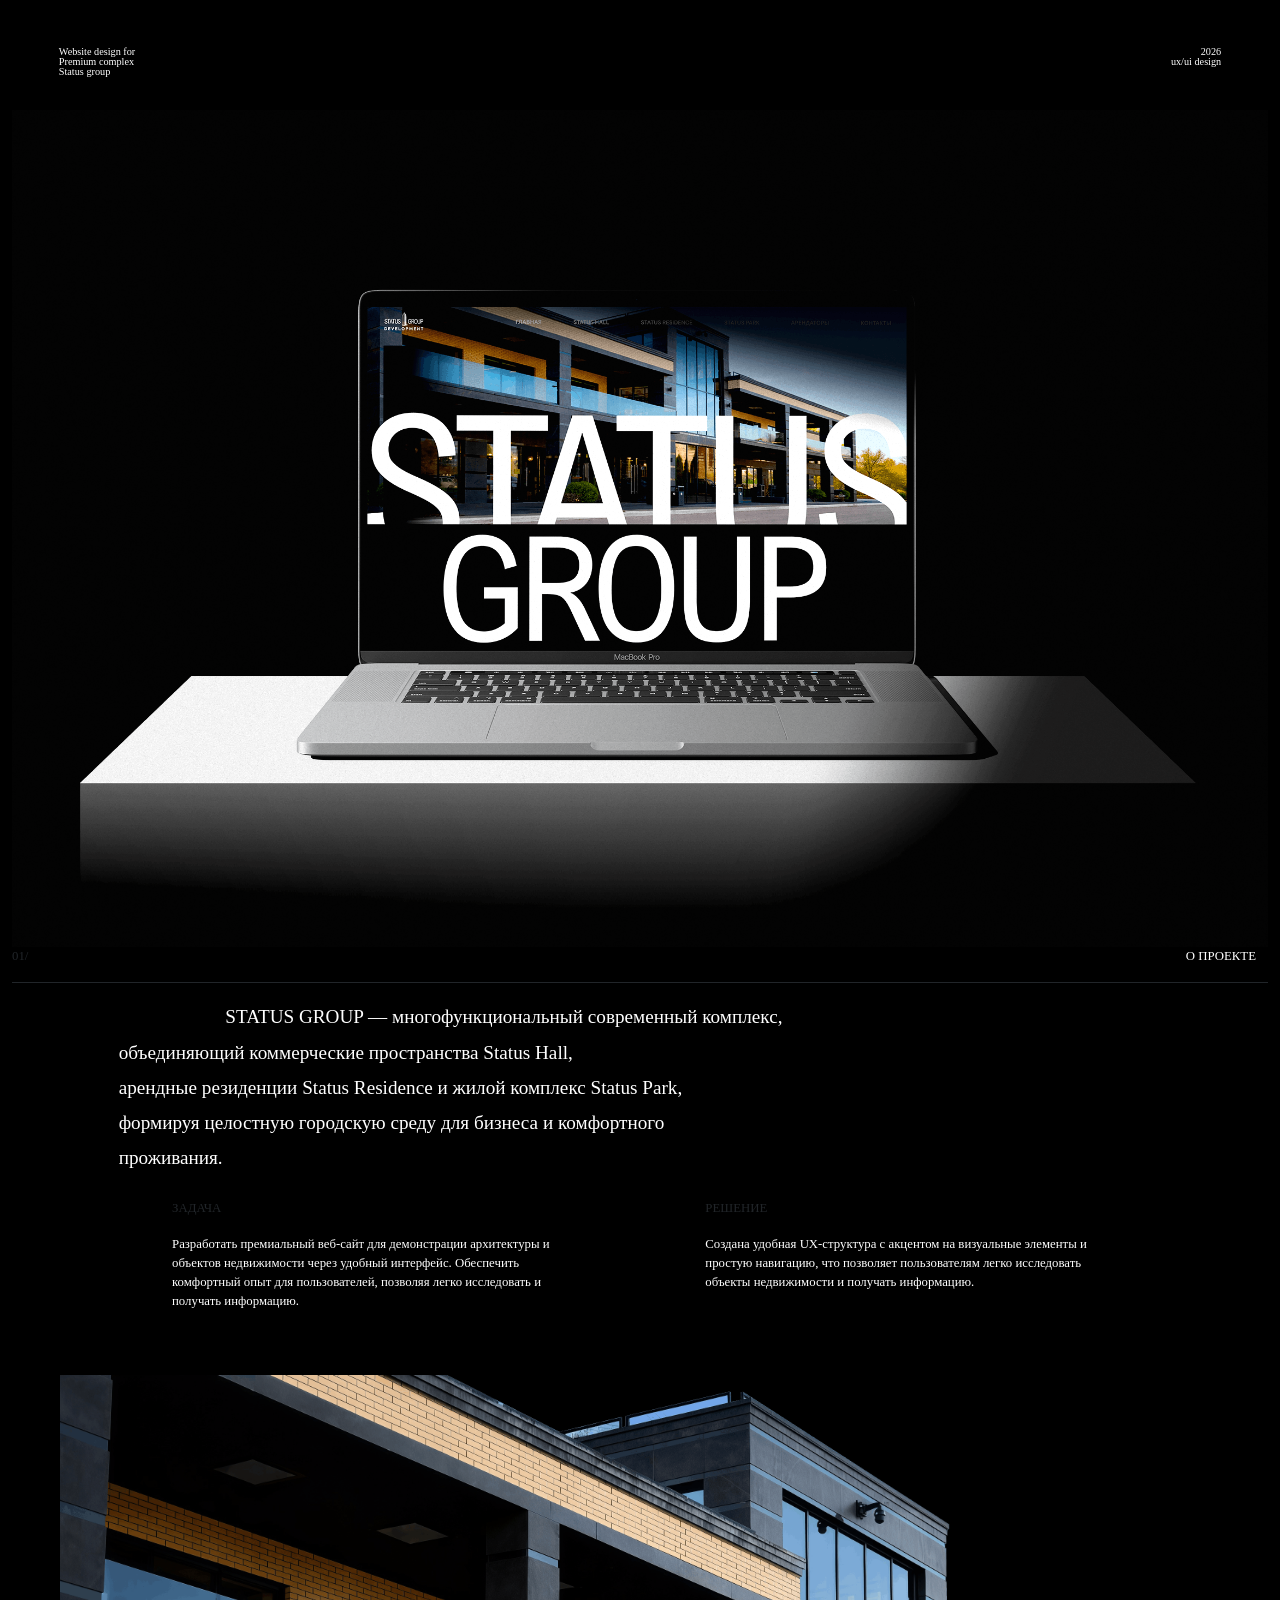
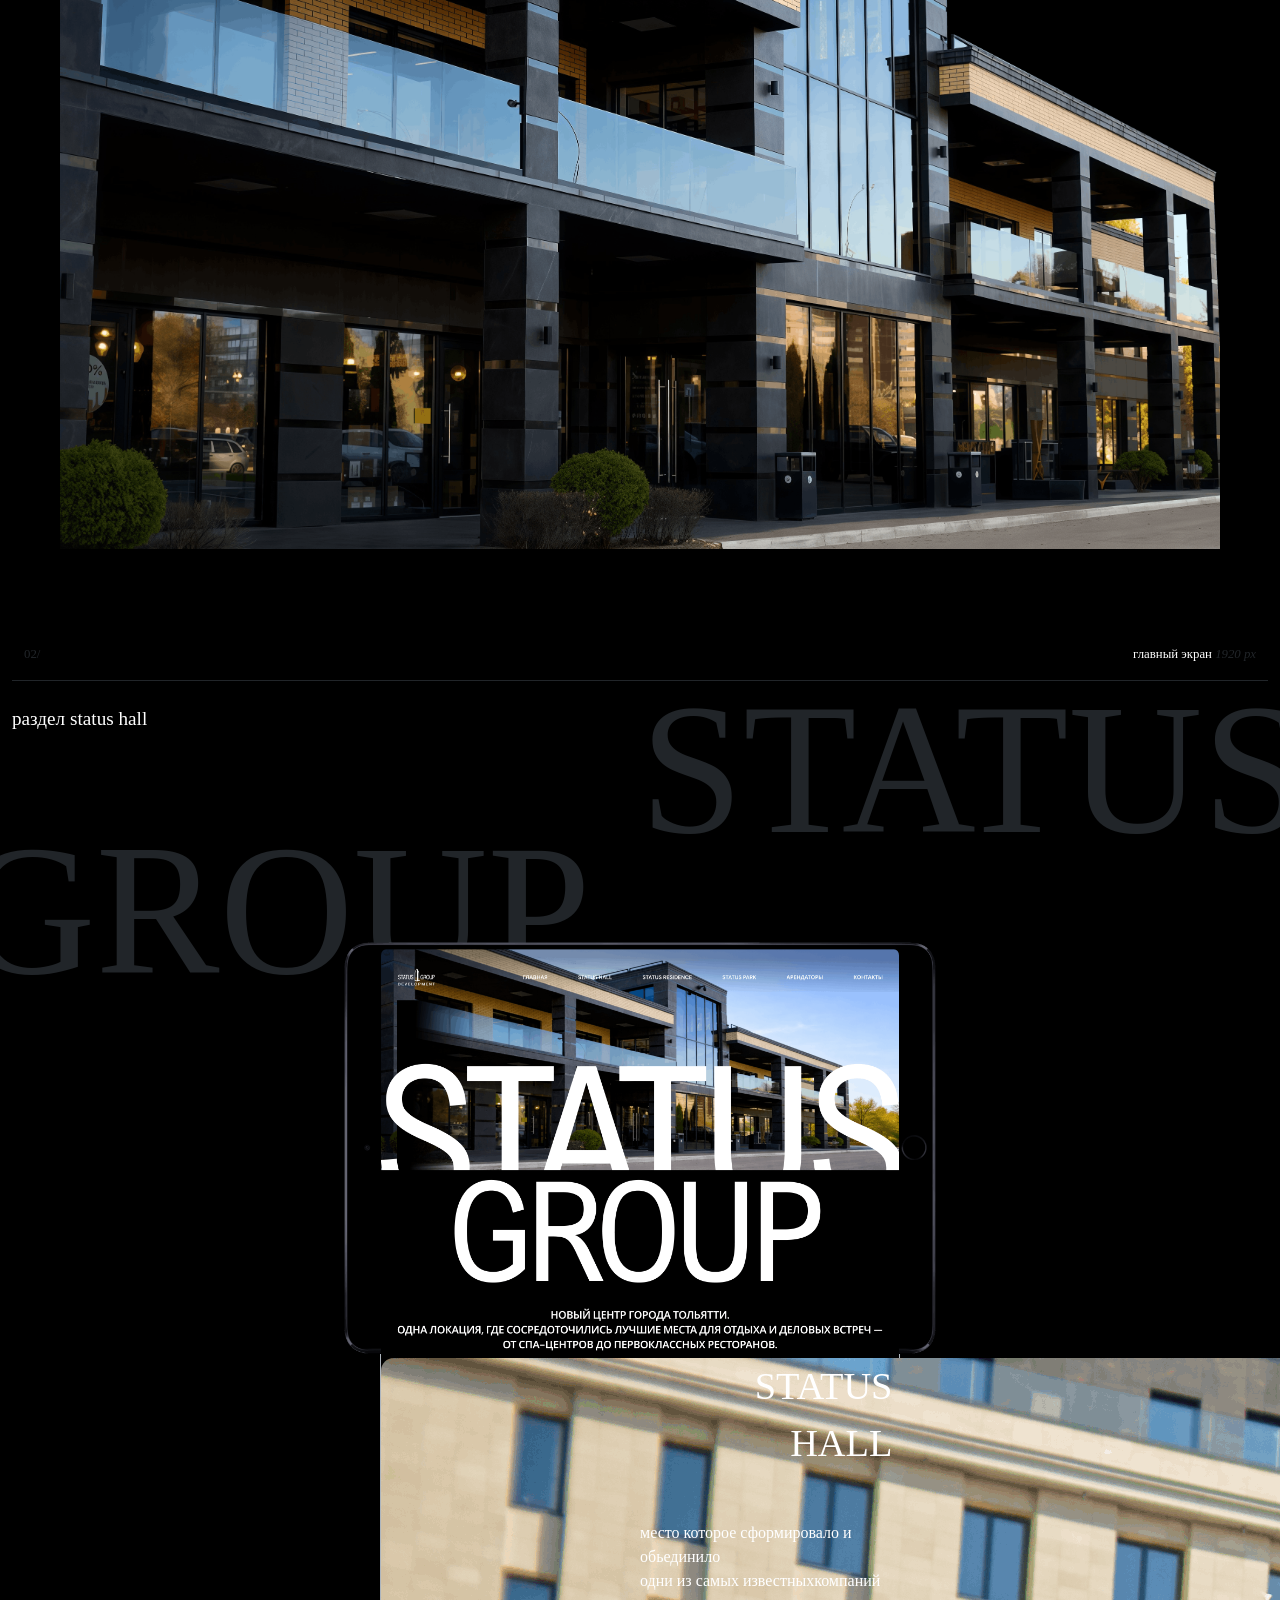
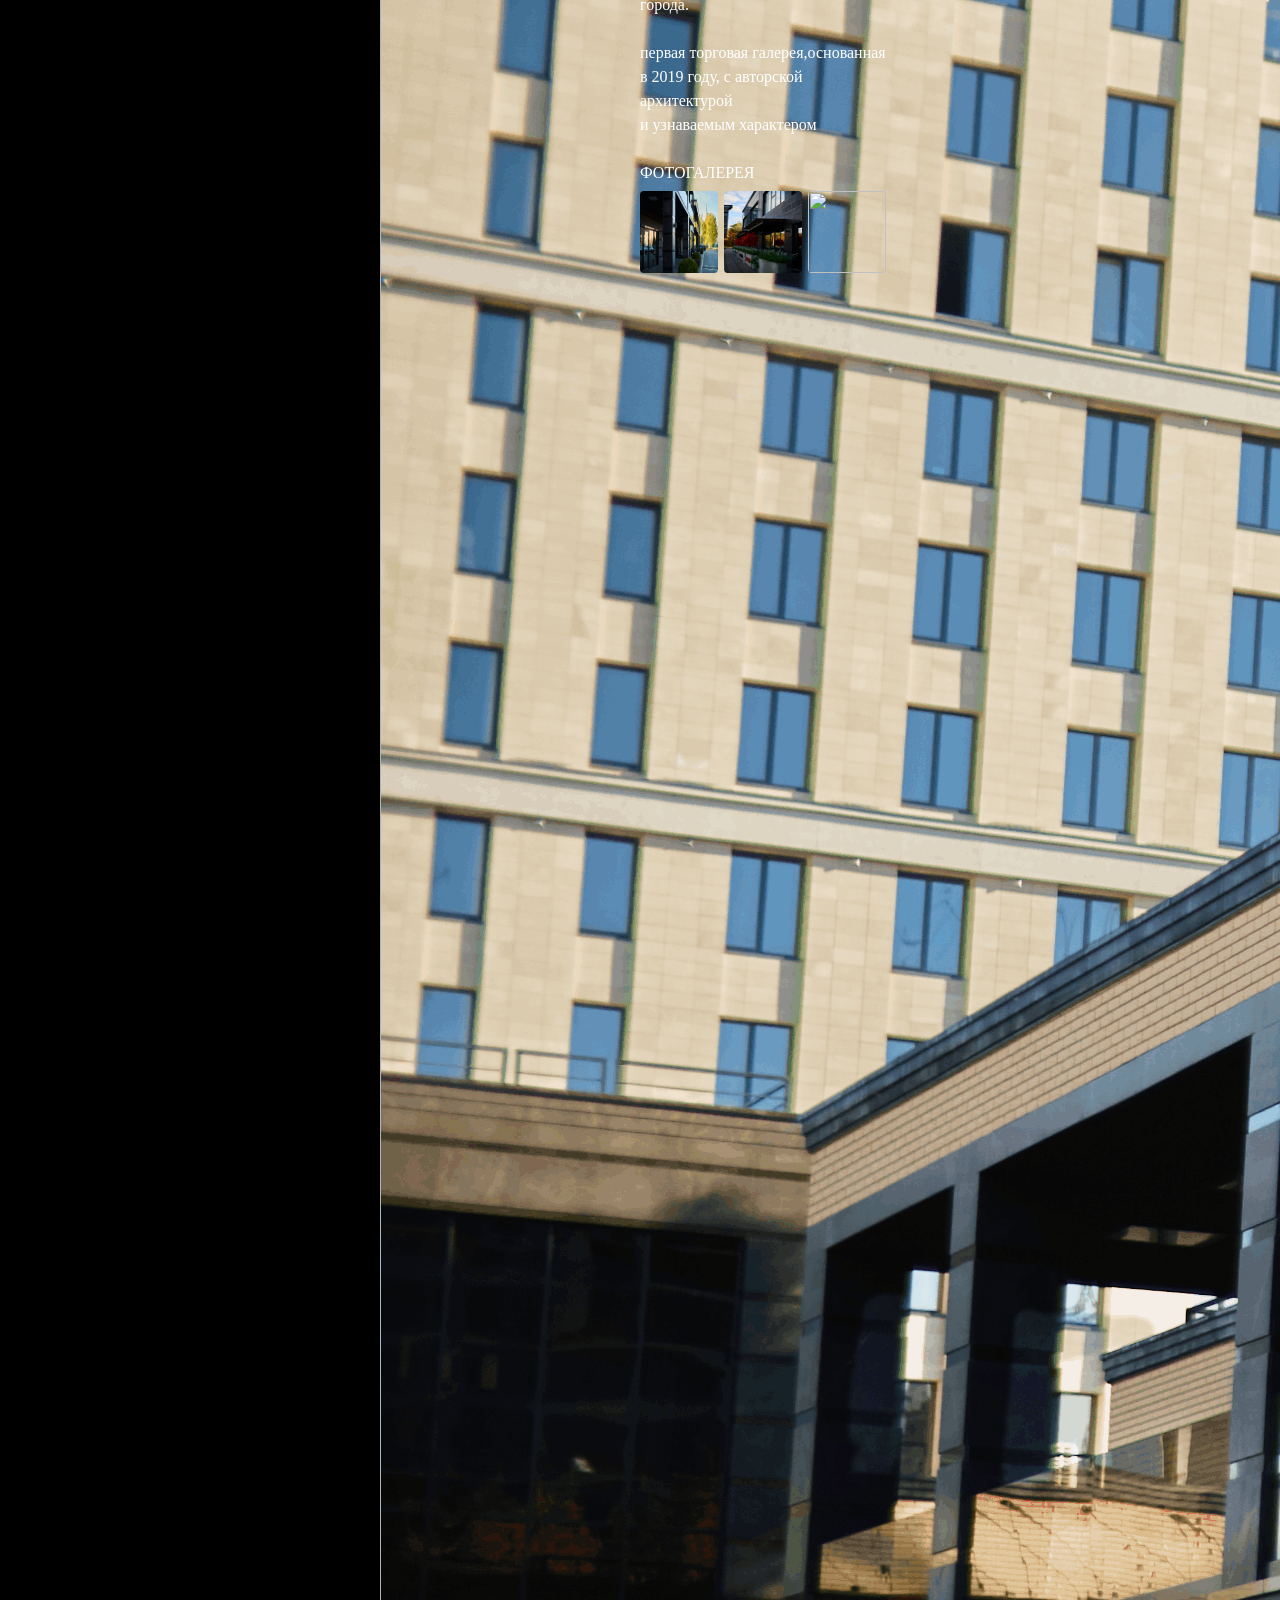
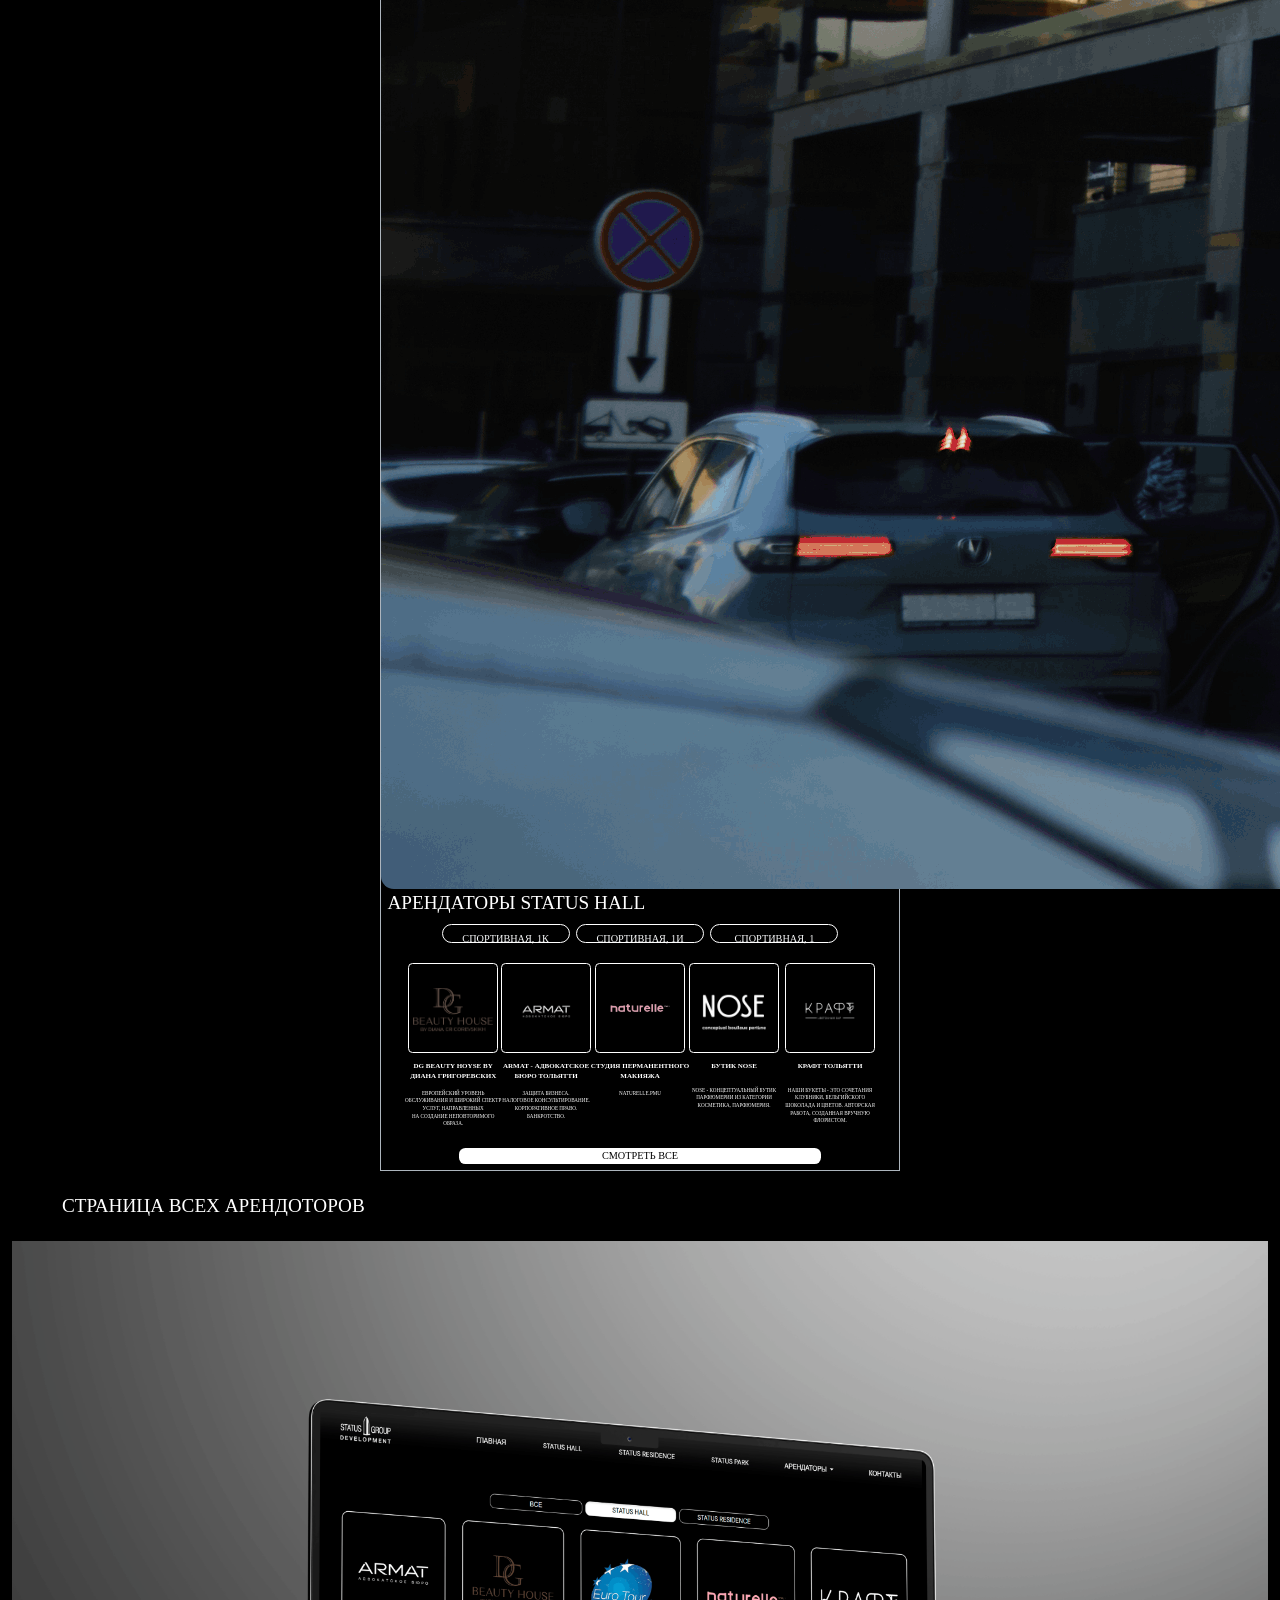
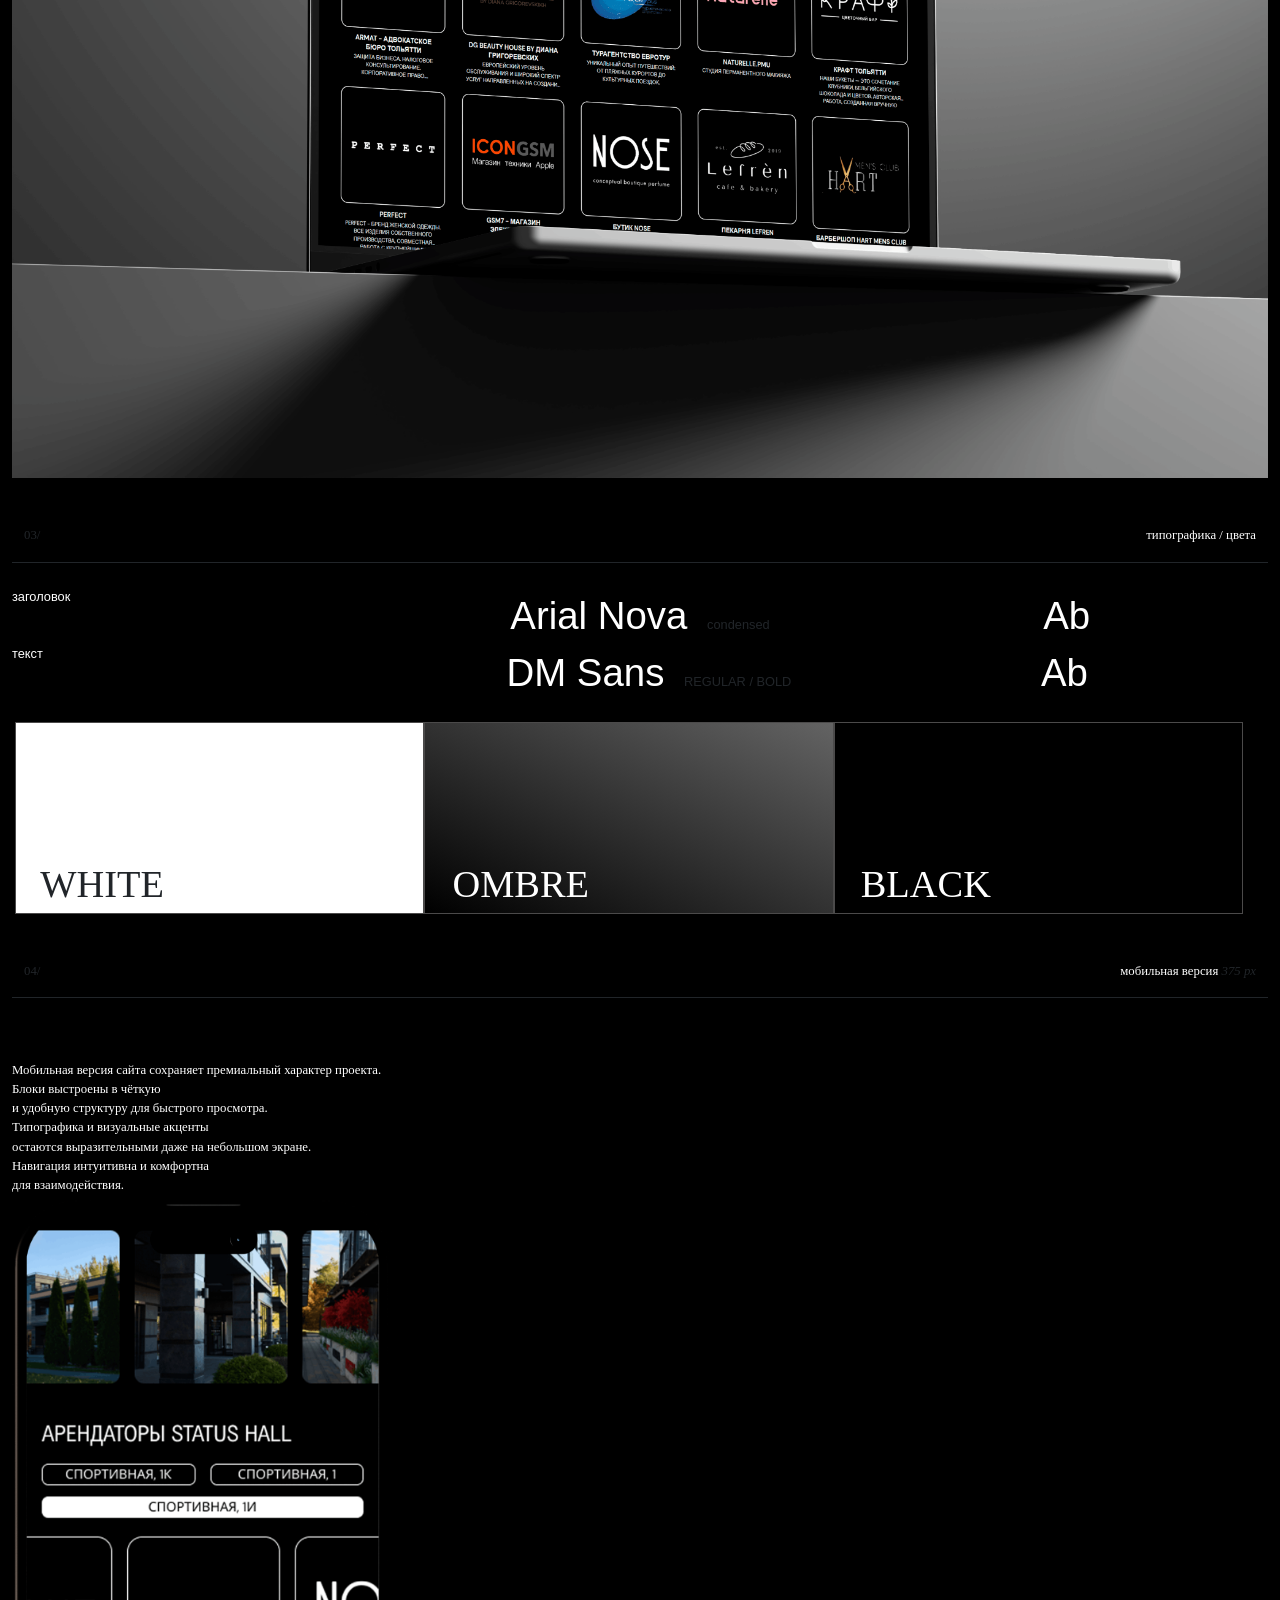
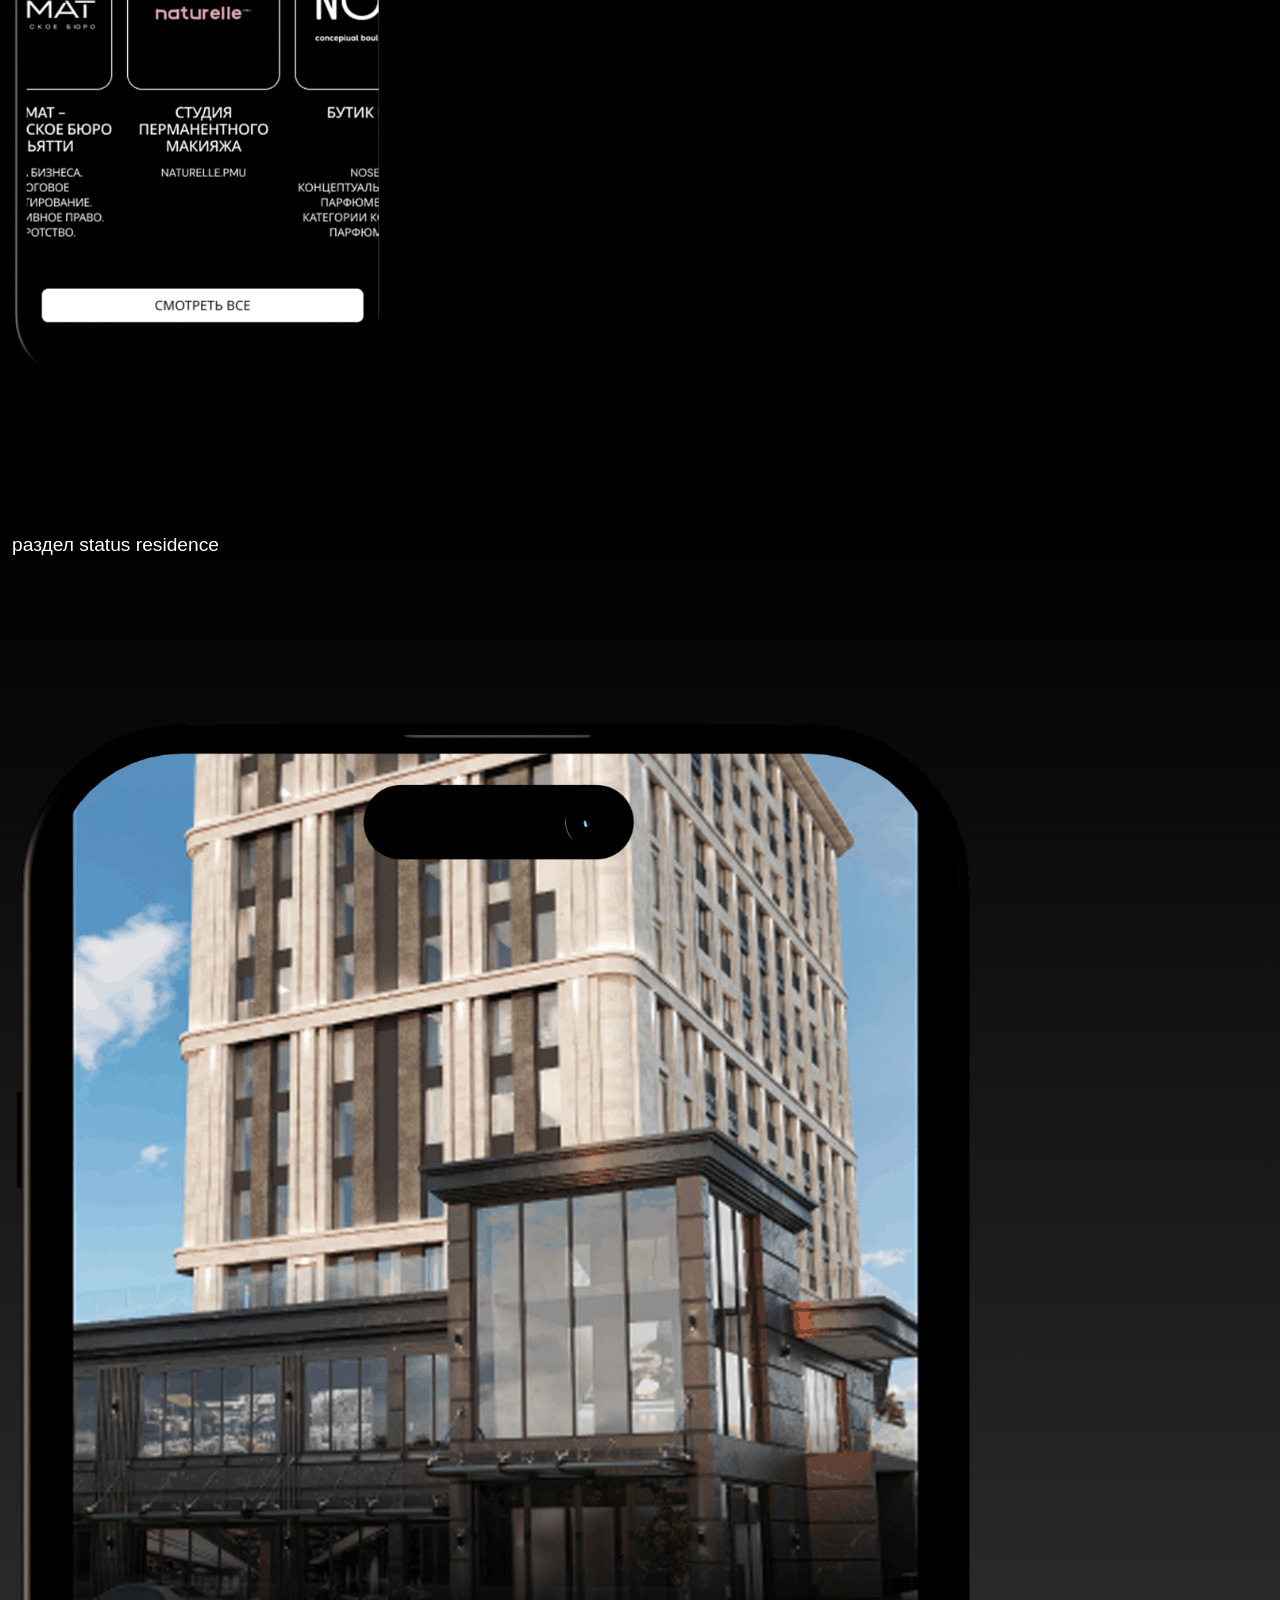
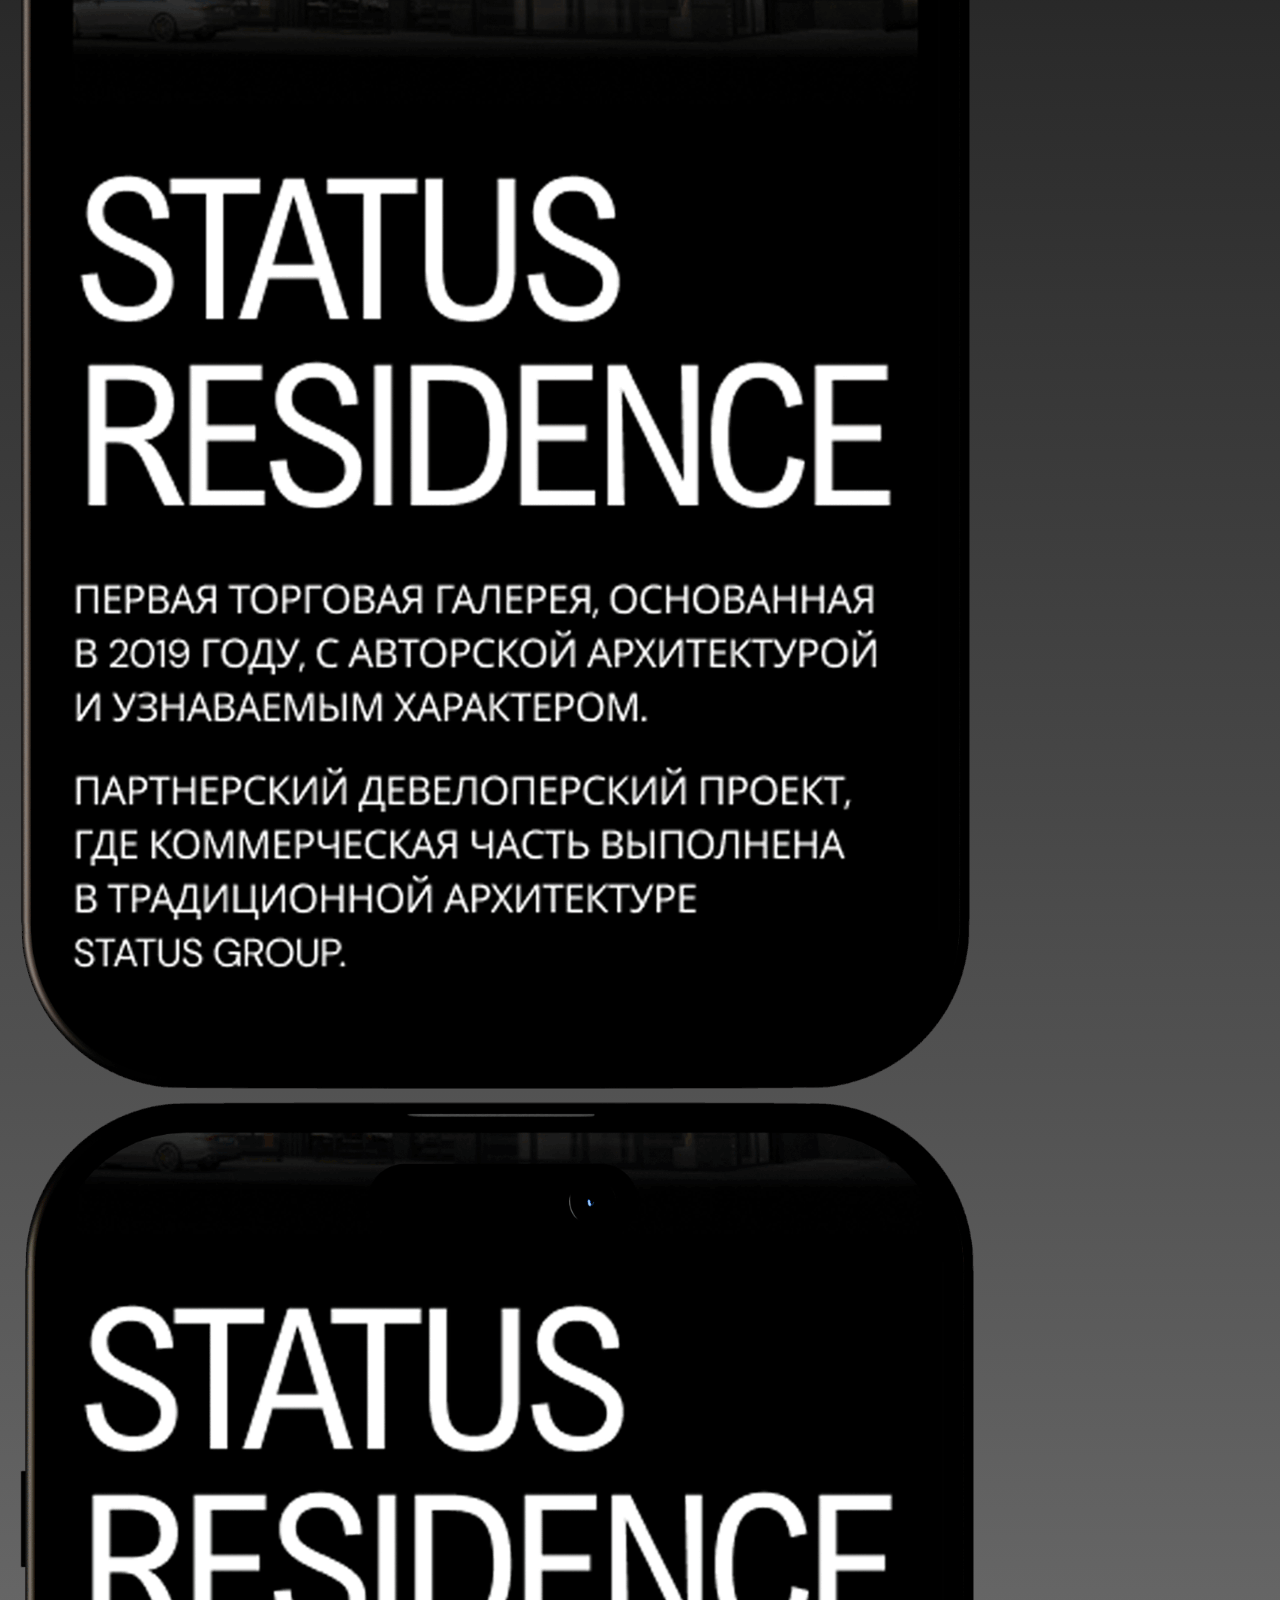
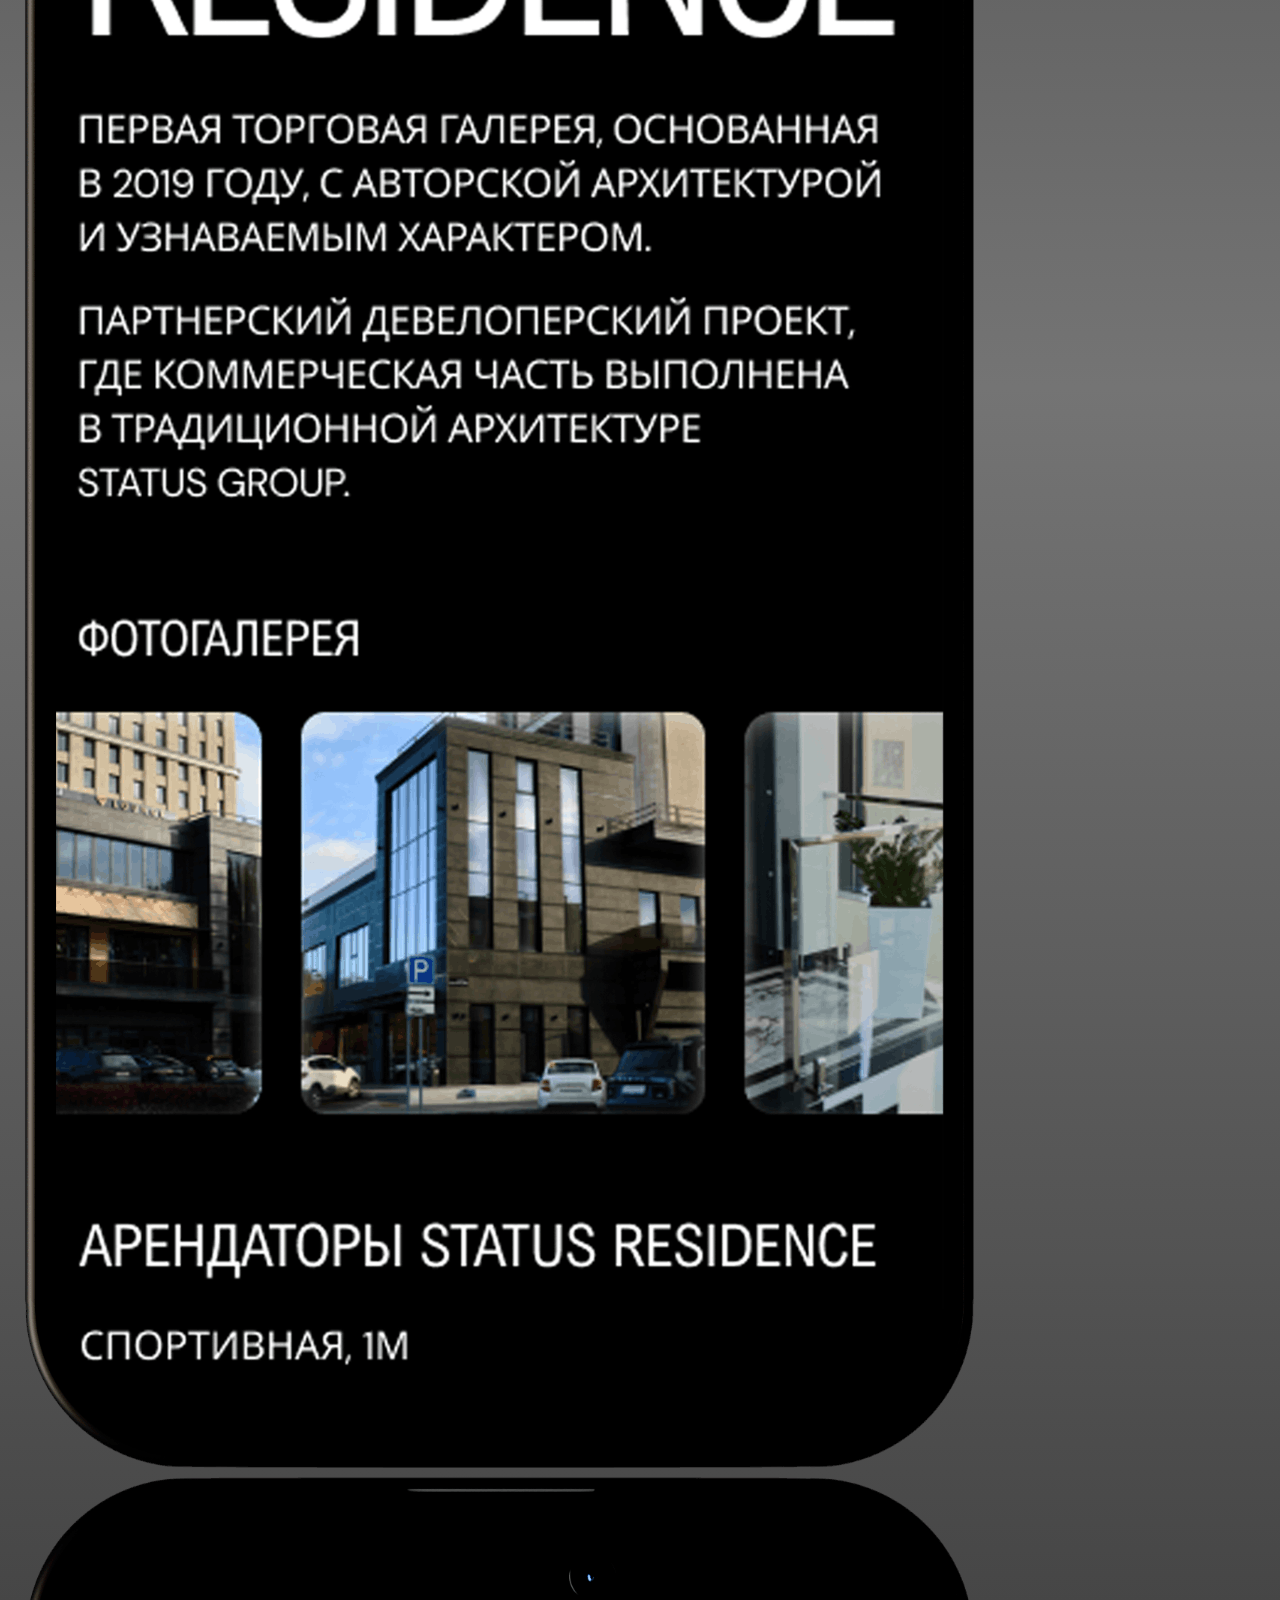
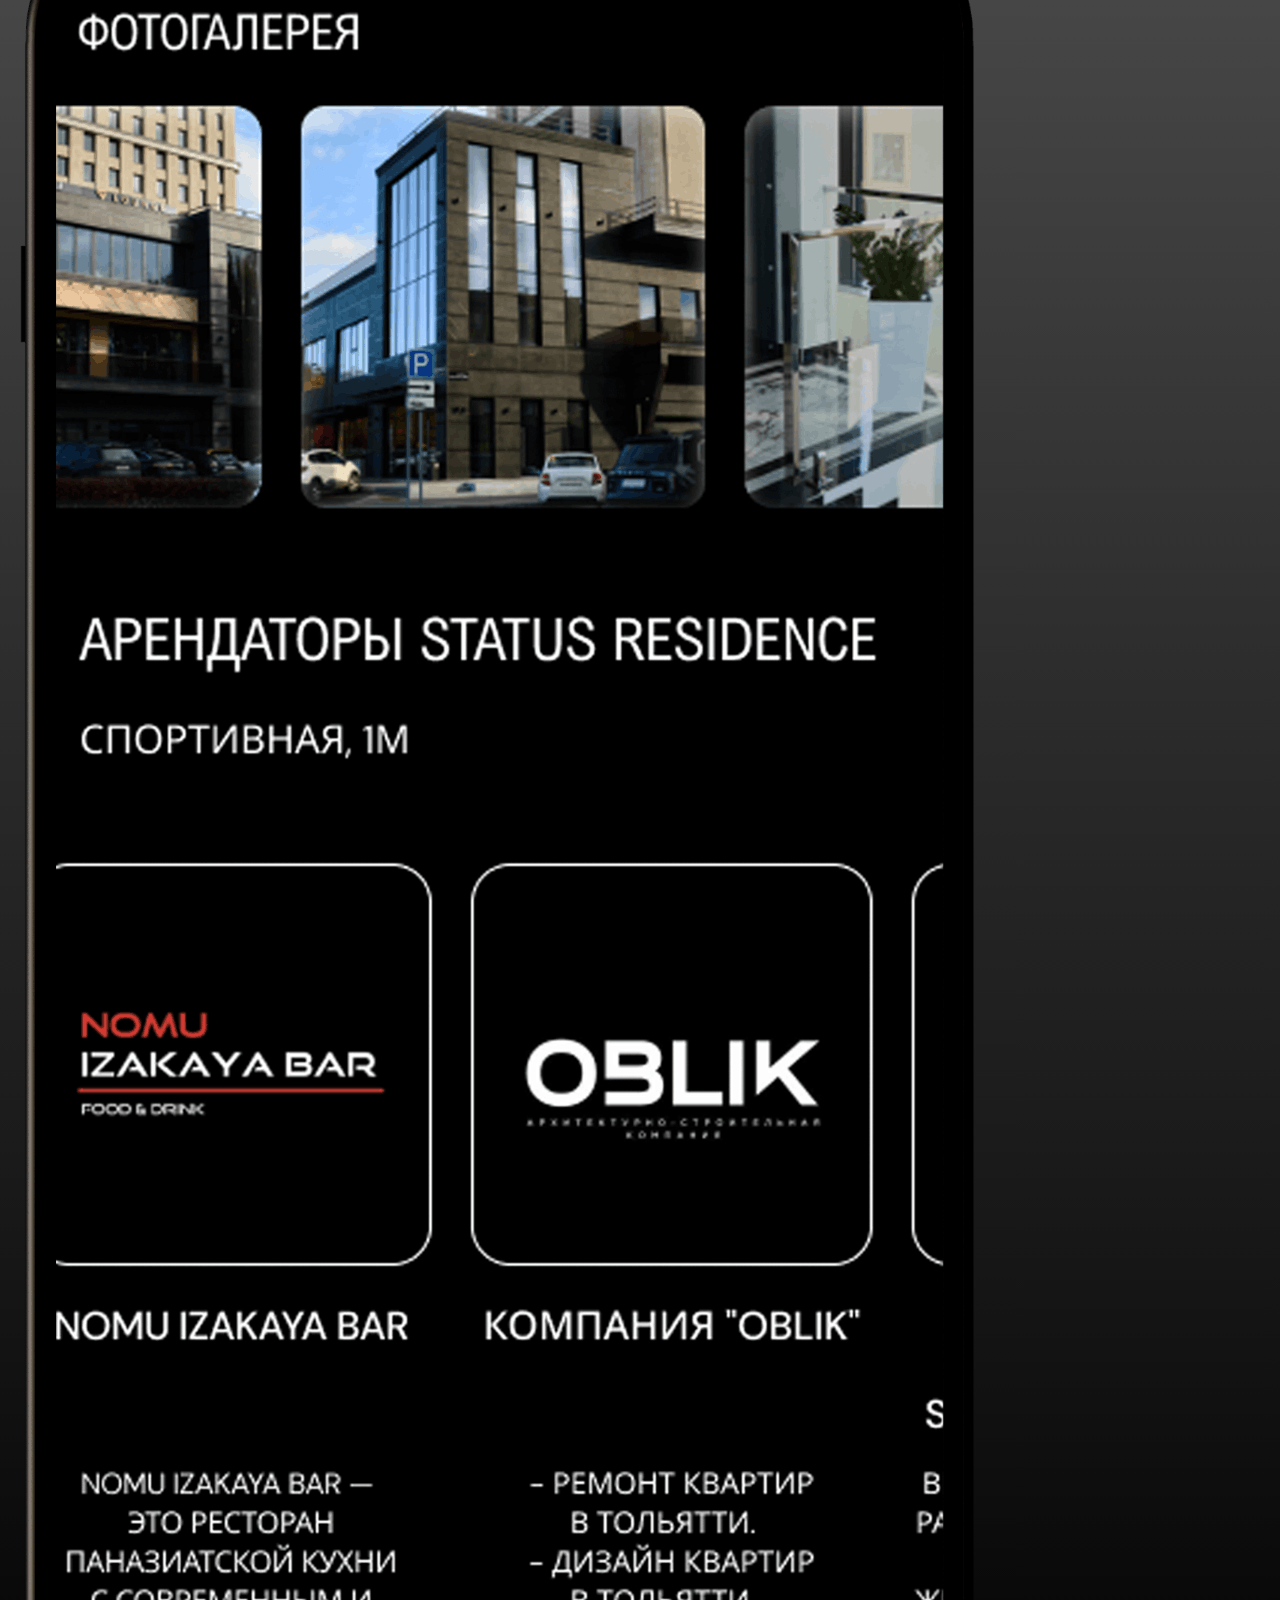
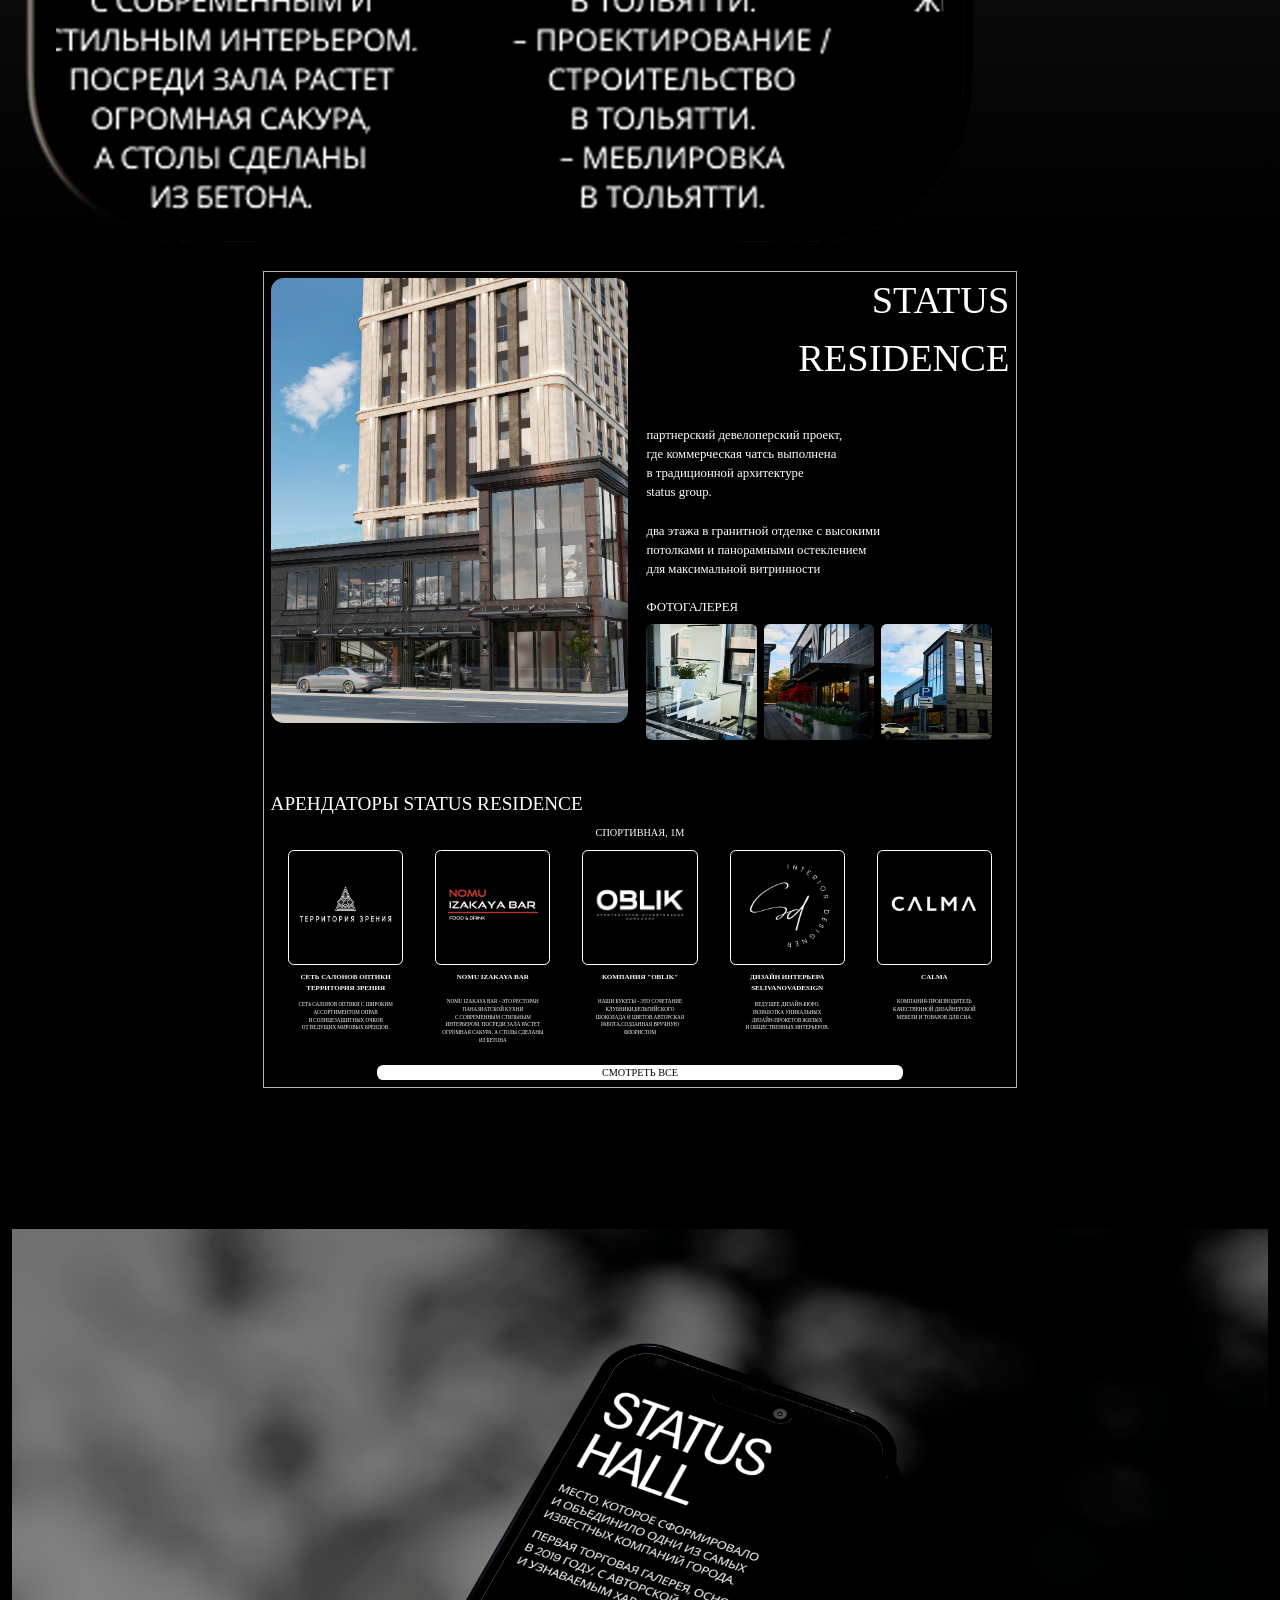
==== commit 5c4f8f64: "Add files via upload" ====
--- a/index.html
+++ b/index.html
@@ -9,12 +9,12 @@
     <link rel="stylesheet" href="css/style.css">
 </head>
 <body class="bg-black" style="font-family:serif;" >
-    <div class="container-fluid">  
+    <div class="container-fluid align-content-center">  
 <div class="row text-md-start ">
     <div class="col-6 text-start col-md-6 lh-1 text-white ltext"><div class="p-3"style="margin-left:5%;margin-top:5%;" id="главная">Website design for<br>Premium complex<br>Status group</p></div></div>
     <div class="col-6 col-md-6 text-end lh-1 text-white ltext"><div class="p-3"style="margin-right:5%;margin-top:5%;"><p >2026<br>ux/ui design</p></div></div>
 </div>
-    <img src="img/foto-1.png" class="img-fluid">
+    <img src="img/foto-1.png" class="foto-1 img-fluid">
     <div class="row ">
         <div class="col-6 text-dark text-start gx-5z"><p class=" mtext">01/</p></div>
         <div class="col-6 text-end text-white gx-5"><p class="  mtext">О ПРОЕКТЕ</p></div>
@@ -80,14 +80,14 @@
     </div>
     </div>
 
-        <div class="container-fluid " style="position: relative;height: 80vw;">
+        <div class="container-fluid " style="position: relative;height: 51vw;">
             
             <div class="block z-0" style=" flex-direction: column;">
             <div class="block-1 z-0 " ><span class="btext text-white w-25" id="statushall">раздел status hall</span></div>
             <div class="block-1 z-0" style="width: 42%; position: absolute;left: 50vw;"><div class="bbtext">STATUS</div></div>
             <div class="block-1 bbtext text-start otstup " style="position: absolute; right: 53vw;"><div class="bbtext"></div> GROUP</div>
           
-        <div class="imgcontainer-1 z-2" style="transform: translate(0%, 46%);">
+        <div class="imgcontainer-1 z-2" style="transform: translate(0%, 0%);">
             <img src="img/планшет.png" class="img-fluid" alt="Основное фото" style="width: 100vw;">
             <img src="img/первый экран.png" class="innerimg img-fluid  rounded-2 myimage " alt="Вложенное фото">    
         </div>
@@ -98,13 +98,13 @@
             <div class="page-arendator d-flex flex-column">
                 <div class="d-flex">
                 <div class="half1">
-                    <img src="img/foto-3.png" alt="" class="border-radius-1" style="width: 95%; height:30.9vw;margin-left:clamp(0.1vw, 1.5vw, 0.5vw); object-fit: cover;">
+                    <img src="img/foto-3.png" alt="" class="border-radius-1 foto-3">
                 </div>
                 <div class="half2 flex-column">
                     <div class="text-end"><span class=" text-white " style="font-size: clamp(1vw, 3vw, 4vw ); line-height: clamp(1.2815, 2vw, 2.554vw); margin-right: clamp(0.1vw, 1.5vw, 0.5vw);"><n style="margin-right: clamp(0.1vw, 1.5vw, 0.5vw);" id="арендаторы">STATUS </n><br>HALL</span>
                 </div>
-                <span class="text-white " style="text-transform: lowercase; font-size: clamp(0.05vw, 1.5vw, 1vw);"><br><br>МЕСТО КОТОРОЕ СФОРМИРОВАЛО  И ОБЬЕДИНИЛО<BR>ОДНИ ИЗ САМЫХ ИЗВЕСТНЫХКОМПАНИЙ ГОРОДА.<br><br>первая торговая галерея,основанная<br>в 2019 году, с авторской архитектурой<br>и узнаваемым характером</span>
-                    <span class="text-white" style=" font-size: clamp(0.05vw, 1.5vw, 1vw);"><BR>ФОТОГАЛЕРЕЯ</span>
+                <span class="text-white t" style="text-transform: lowercase;"><br><br>МЕСТО КОТОРОЕ СФОРМИРОВАЛО  И ОБЬЕДИНИЛО<BR>ОДНИ ИЗ САМЫХ ИЗВЕСТНЫХКОМПАНИЙ ГОРОДА.<br><br>первая торговая галерея,основанная<br>в 2019 году, с авторской архитектурой<br>и узнаваемым характером</span>
+                    <span class="text-white t"><BR>ФОТОГАЛЕРЕЯ</span>
                     <div class="d-flex" style="margin-top:clamp(0.1vw, 1.5vw, 0.5vw); ;"><br>
                         <div class="foto" style="margin-right: clamp(0.1vw, 1.5vw, 0.5vw);"><img src="img/foto-4.jpg" class=" border-radius" style="width: 100%; height: 100%;" alt=""></div>
                         <div class="foto" style="margin-right: clamp(0.1vw, 1.5vw, 0.5vw);"><img src="img/foto-5.jpg" class=" border-radius" style="width: 100%; height: 100%;" alt=""></div>
@@ -119,11 +119,11 @@
                     <button type="button" class="btn  btn btn-outline-light rounded-rectangle border-radius-1 ltext"  data-bs-toggle="button">СПОРТИВНАЯ, 1</button>
                 </div>
                 <div class="d-flex justify-content-center otstup-1 ">
-                    <div class="d-flex flex-column align-items-center"  style="">
+                    <div class="d-flex flex-column align-items-center">
                     <div class="quorte border-radius"> <img src="img/foto-7.png" class="p-1-1 img-fluid half-otstup-vertical" alt="" ></div>
                     <span class="text-white text-center llltext"><br><B class="lltext">DG BEAUTY HOYSE BY <BR> ДИАНА ГРИГОРЕВСКИХ</B><br><BR>ЕВРОПЕЙСКИЙ УРОВЕНЬ<BR>ОБСЛУЖИВАНИЯ И ШИРОКИЙ СПЕКТР<BR>УСЛУГ, НАПРАВЛЕННЫХ <BR> НА СОЗДАНИЕ НЕПОВТОРИМОГО<BR>ОБРАЗА.</span>
                     </div>
-                     <div class="d-flex flex-column align-items-center"  style="">
+                     <div class="d-flex flex-column align-items-center">
                     <div class="quorte border-radius"> <img src="img/foto-8.png" class="p-1-1 img-fluid half-otstup-vertical"style="transform: translate(0%, 30%);" alt="" ></div>
                     <span class="text-white text-center llltext"><br><B class="lltext">ARMAT - АДВОКАТСКОЕ<BR>БЮРО ТОЛЬЯТТИ</B><BR><br>ЗАЩИТА БИЗНЕСА.<BR>НАЛОГОВОЕ КОНСУЛЬТИРОВАНИЕ.<BR>КОРПОРАТИВНОЕ ПРАВО.<BR>БАНКРОТСТВО.</span>
                     </div>
@@ -190,12 +190,12 @@
     </div>
     <div class="container-fluid">
         <div class="d-flex">
-        <div class="d-flex flex-column mtext text-white" style="width: 30%;"><br><br><br><br><span>Мобильная версия сайта сохраняет премиальный характер проекта. Блоки выстроены в чёткую<br>и удобную структуру для быстрого просмотра.<br>Типографика и визуальные акценты <br>остаются выразительными даже на небольшом экране.<br>Навигация интуитивна и комфортна<br>для взаимодействия.</span>
-            <img src="img/iphone1.png"   style="width: 60%; height: 35vw; transform: translate(35%, 20%); border:1px solid darkgray; border-radius: clamp(1vw, 2.9vw, 3vw);" alt="">
+        <div class="d-flex flex-column mtext text-white" style="width: 30%;"><br><br><span>Мобильная версия сайта сохраняет премиальный характер проекта. Блоки выстроены в чёткую<br>и удобную структуру для быстрого просмотра.<br>Типографика и визуальные акценты <br>остаются выразительными даже на небольшом экране.<br>Навигация интуитивна и комфортна<br>для взаимодействия.</span>
+            <img src="img/iphone1.png" class="iphone1" alt="">
         </div>
         <div class="d-flex flex-column" style="width: 70%;">
-            <img src="img/foto-13.png" style="width: 95%; height: 30vw; transform: translate(5%);"  alt="">
-            <img src="img/foto-14.png" style="width: 95%; height: 30vw; transform: translate(5%);"  alt="">
+            <img src="img/foto-13.png" class="foto-13" alt="">
+            <img src="img/foto-14.png" class="foto-13" alt="">
         </div>
         </div>
     </div>
@@ -205,15 +205,15 @@
                 <span class="btext text-white" style="font-family: 'Trebuchet MS', 'Lucida Sans Unicode', 'Lucida Grande', 'Lucida Sans', Arial, sans-serif;" id="status residence">раздел status residence</span>
             </div>
         </div>
-        <div class="d-flex otstup justify-content-center">
-            <div class="d-flex w-25" style="margin-right: clamp(1vw, 2.5vw, 5vw);">
-                <img src="img/iphone2.png" style="width: 70%; height: 35vw;" alt="">
-            </div>
-            <div class="d-flex w-25" style="margin-top: clamp(1vw, 10.5vw, 15vw);">
-                <img src="img/iphone3.png" style="width: 70%; height: 35vw;" alt="">
-            </div>
-            <div class="d-flex w-25" style="margin-left: clamp(1vw, 2.5vw, 5vw);">
-                <img src="img/iphone4.png" style="width: 70%; height: 35vw;" alt="">
+        <div class="d-flex-iphone otstup">
+            <div class="d-container-iphone-2">
+                <img src="img/iphone2.png" class="iphone2" alt="">
+            </div>
+            <div class="d-container-iphone-3">
+                <img src="img/iphone3.png" class="iphone3" alt="">
+            </div>
+            <div class="d-container-iphone-4">
+                <img src="img/iphone4.png" class="iphone4" alt="">
             </div>
             
         </div>
--- a/css/style.css
+++ b/css/style.css
@@ -169,6 +169,7 @@
 {
     font-size: clamp(0.1vw, 1.5vw, 0.8vw );
 }
+
 .foto
 {
   width: 30%;
@@ -198,7 +199,87 @@
   
 }
 
-
+@media (max-width: 460px) {
+  .bbtext
+{
+ font-size: 16vw;
+ line-height: 0.7;
+}
+.bmtext
+{
+  font-size: clamp(3vw, 1.5vw, 5vw);
+}
+.btext
+{
+   font-size: 3vw;
+
+}
+.mtext
+{
+    font-size: 2vw;
+}
+.llltext
+{
+  font-size: 1vw;
+}
+.lltext
+{
+    font-size: 1.3vw;
+}
+.ltext
+{
+    font-size: 2vw;
+}
+.tablet
+{
+  height: 80vw;
+}
+.page-arendator
+{
+  background-color: black;
+  width: 90%;
+  border-left: solid 1px #adb5bd;
+  border-right: solid 1px #adb5bd; 
+  border-bottom: solid 1px #adb5bd;
+}
+.imgcontainer-1 {
+  position: relative;
+  display: inline-block;
+  width: 100%;
+  height: auto;
+  margin: 20px auto 0px; 
+}
+
+.innerimg {
+  position: absolute;
+  top: 50%;
+  left: 50%;
+  transform: translate(-50%, -47%); 
+  width:clamp(46%,11vh,45%);
+  max-width: 50%; 
+}
+
+.myimage {
+  border-left: 1px solid transparent;
+   border-right: 1px solid transparent;
+  border-image: linear-gradient(to bottom,transparent 95%, #adb5bd 5%) 1;
+  
+}
+.rounded-rectangle
+{
+  width: 23vw;
+  border:solid 1px  white;
+  height: 6.5vw;
+
+}
+.quorte
+{
+  
+  border: solid 1px white;
+  width: 14vw;
+  height: 14vw;
+}
+}
 
 /* @media (max-width: 375px) {
   
@@ -213,11 +294,7 @@
     margin-top: 40px;
   }
 }
-@media (max-width: 414px) {
-  .btext {
-    font-size: clamp(8px 3vw, 10px);
-  }
-}
+
 @media (max-width: 390px) {
   .btext {
     font-size: clamp(10px 3vw, 20px);
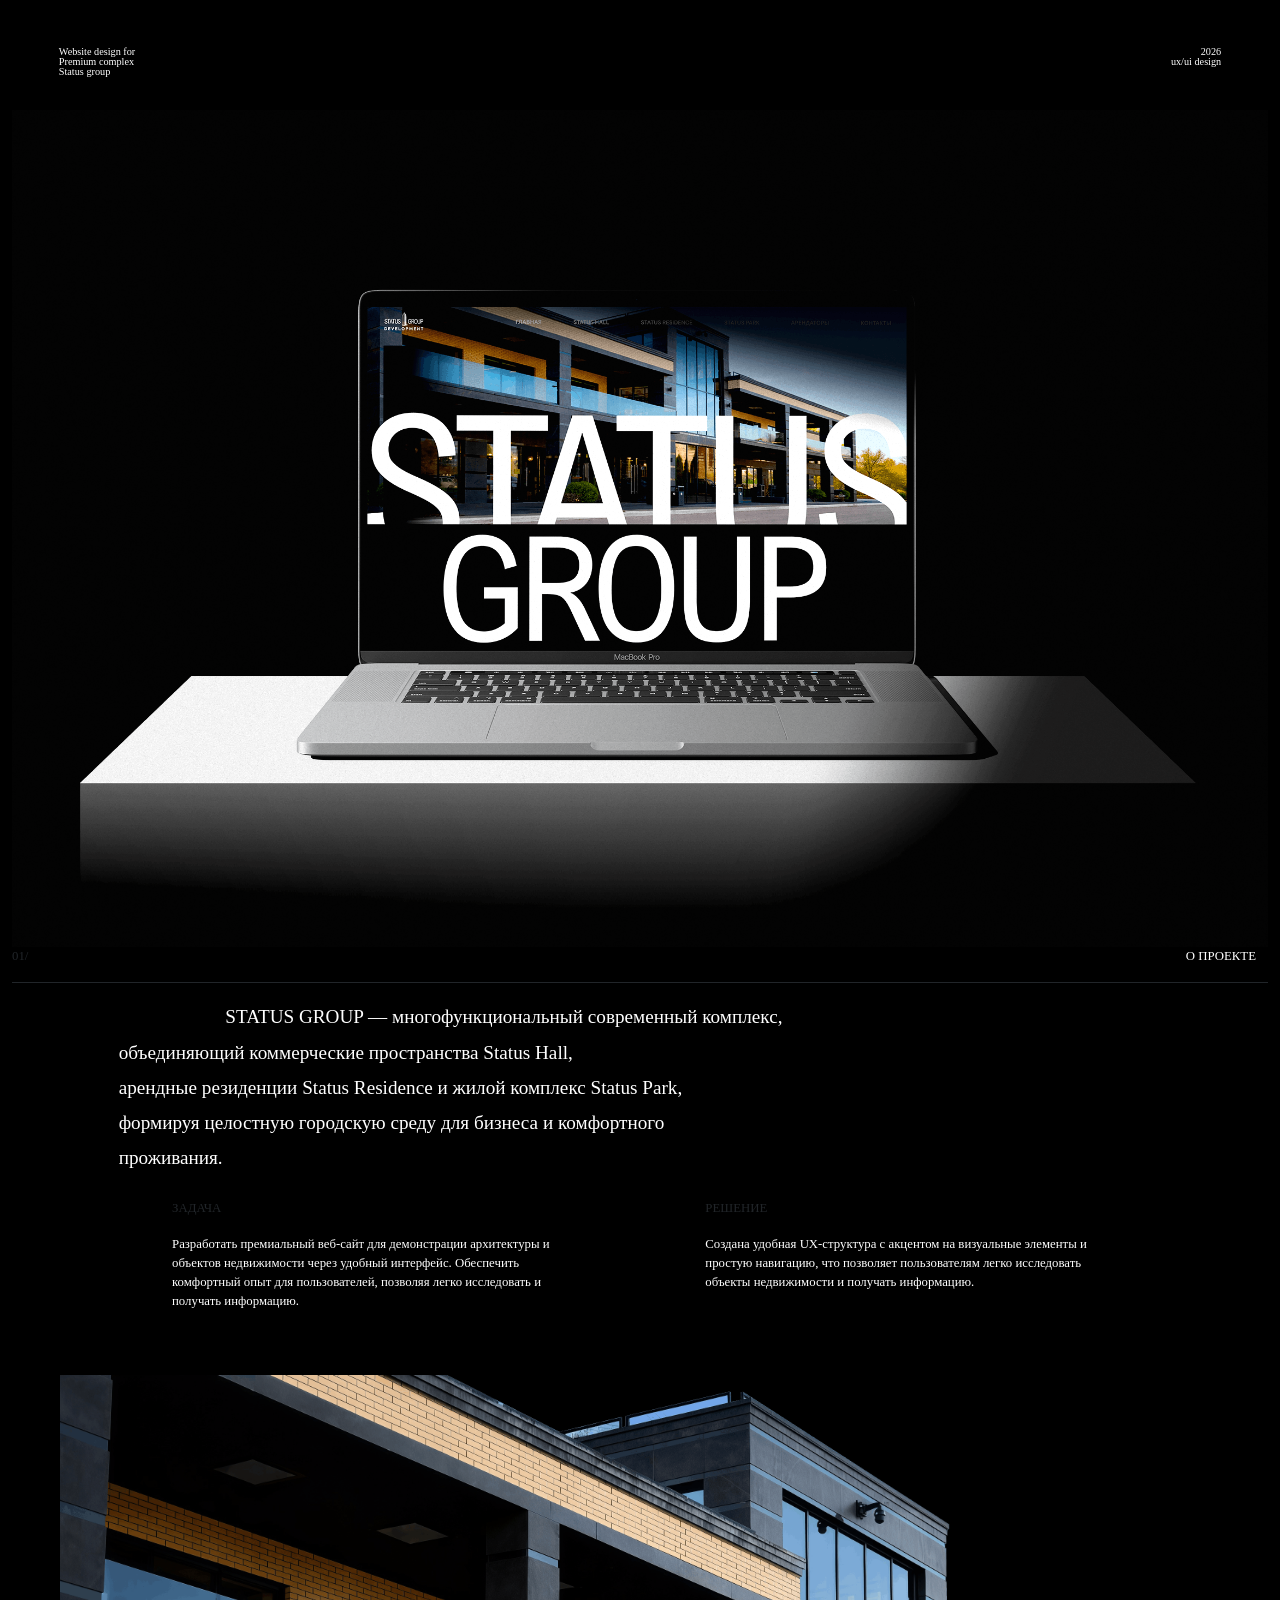
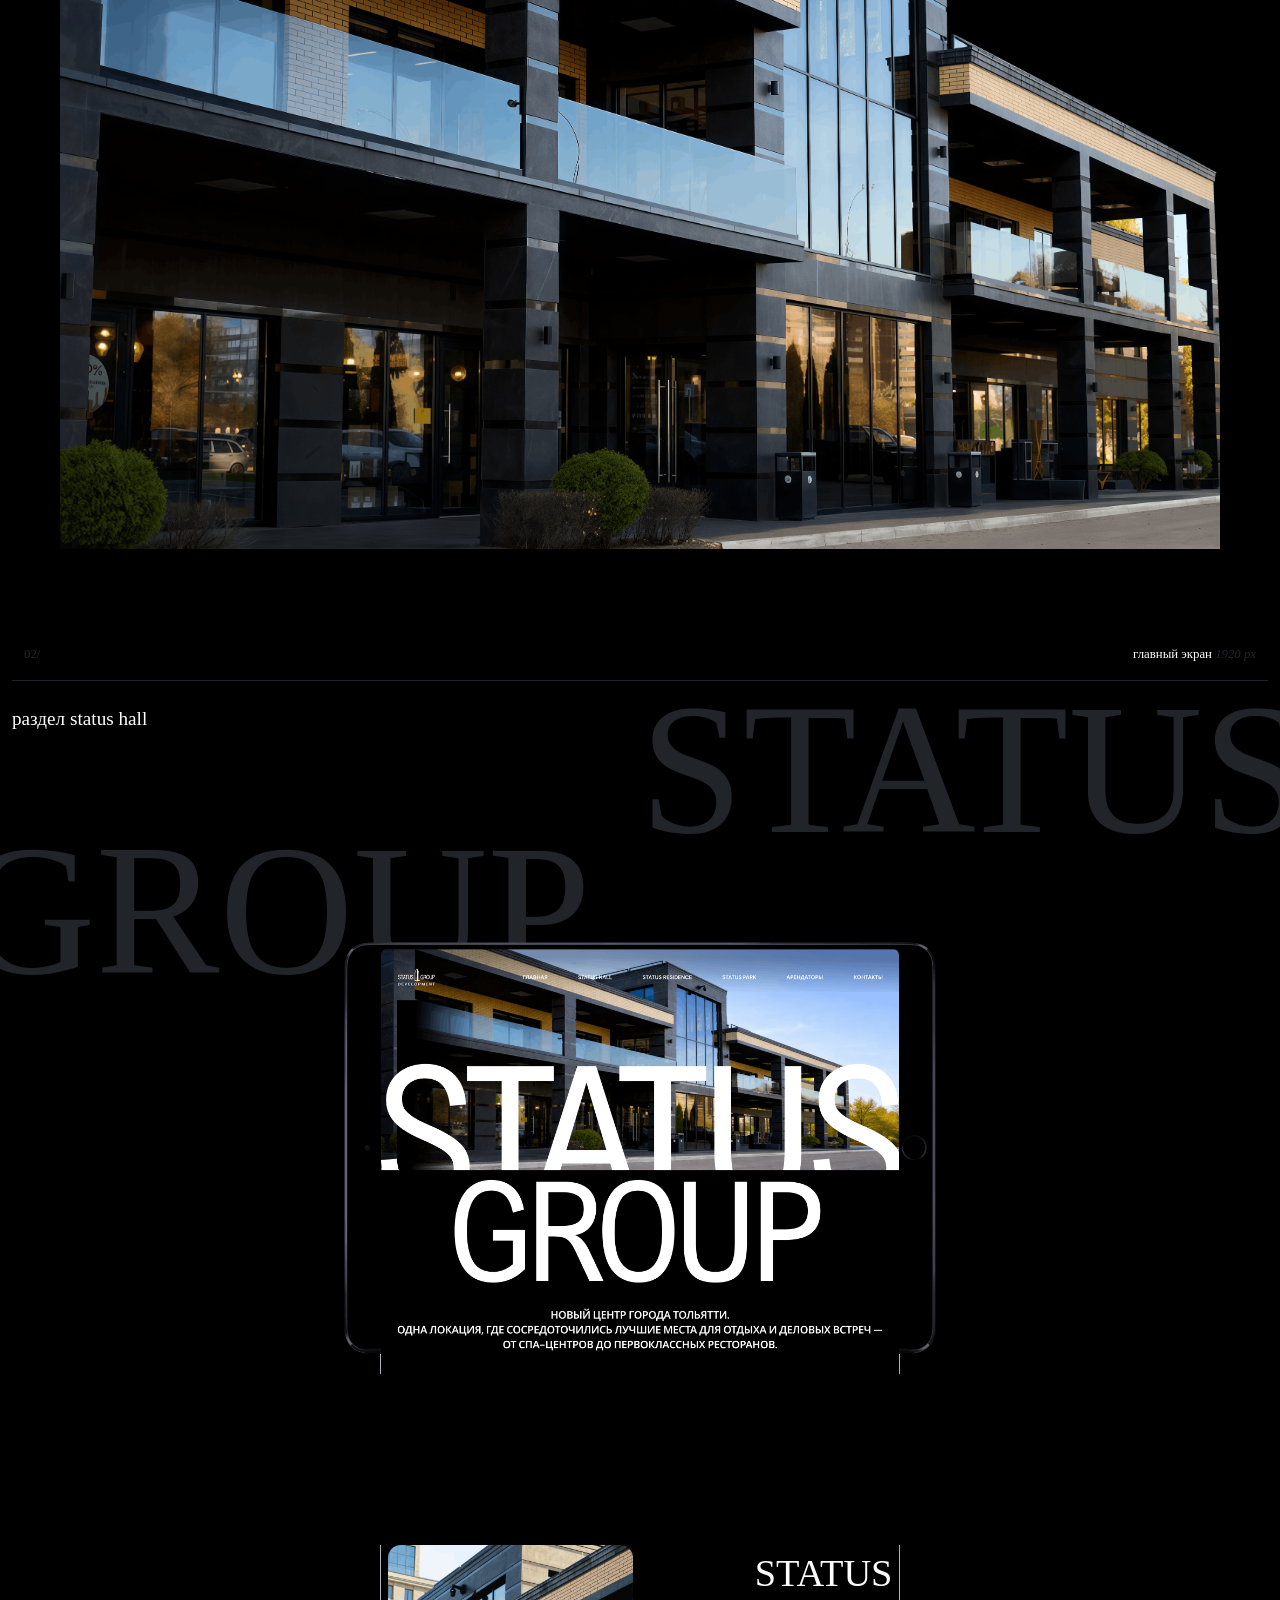
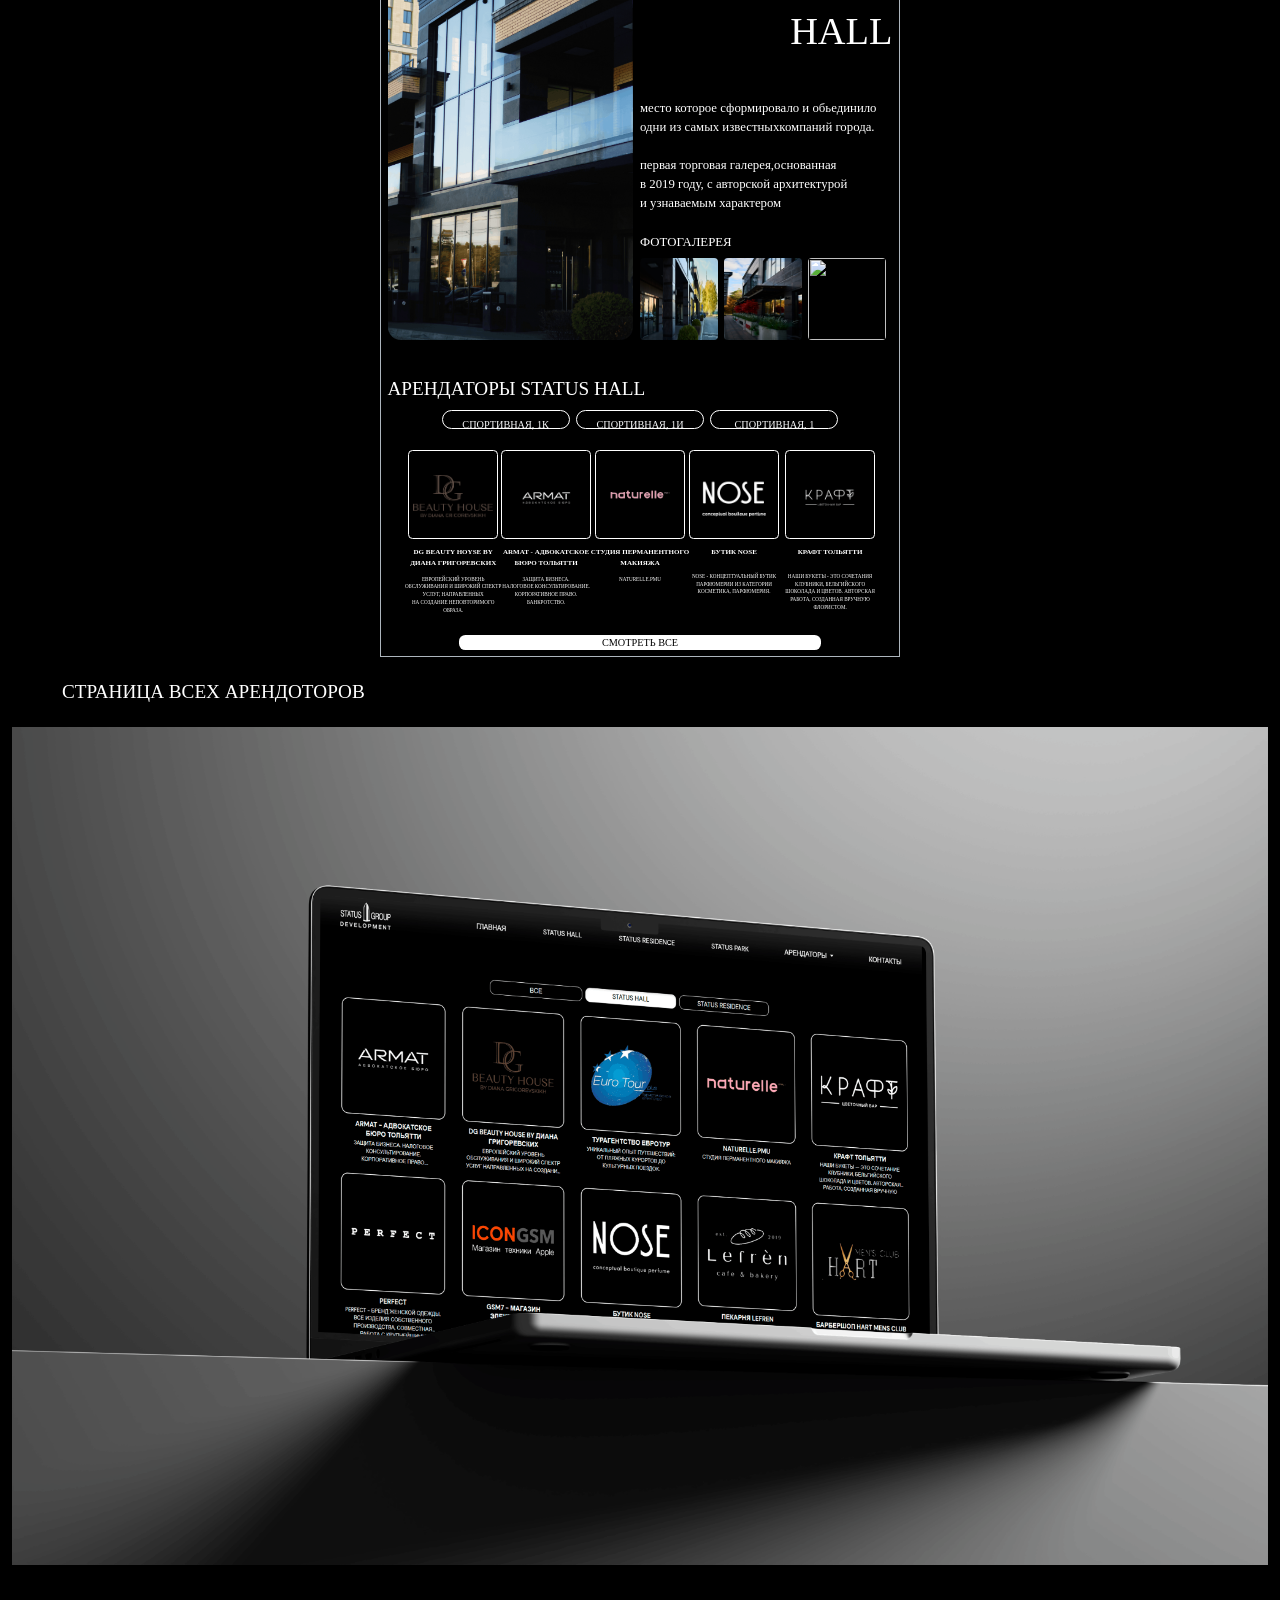
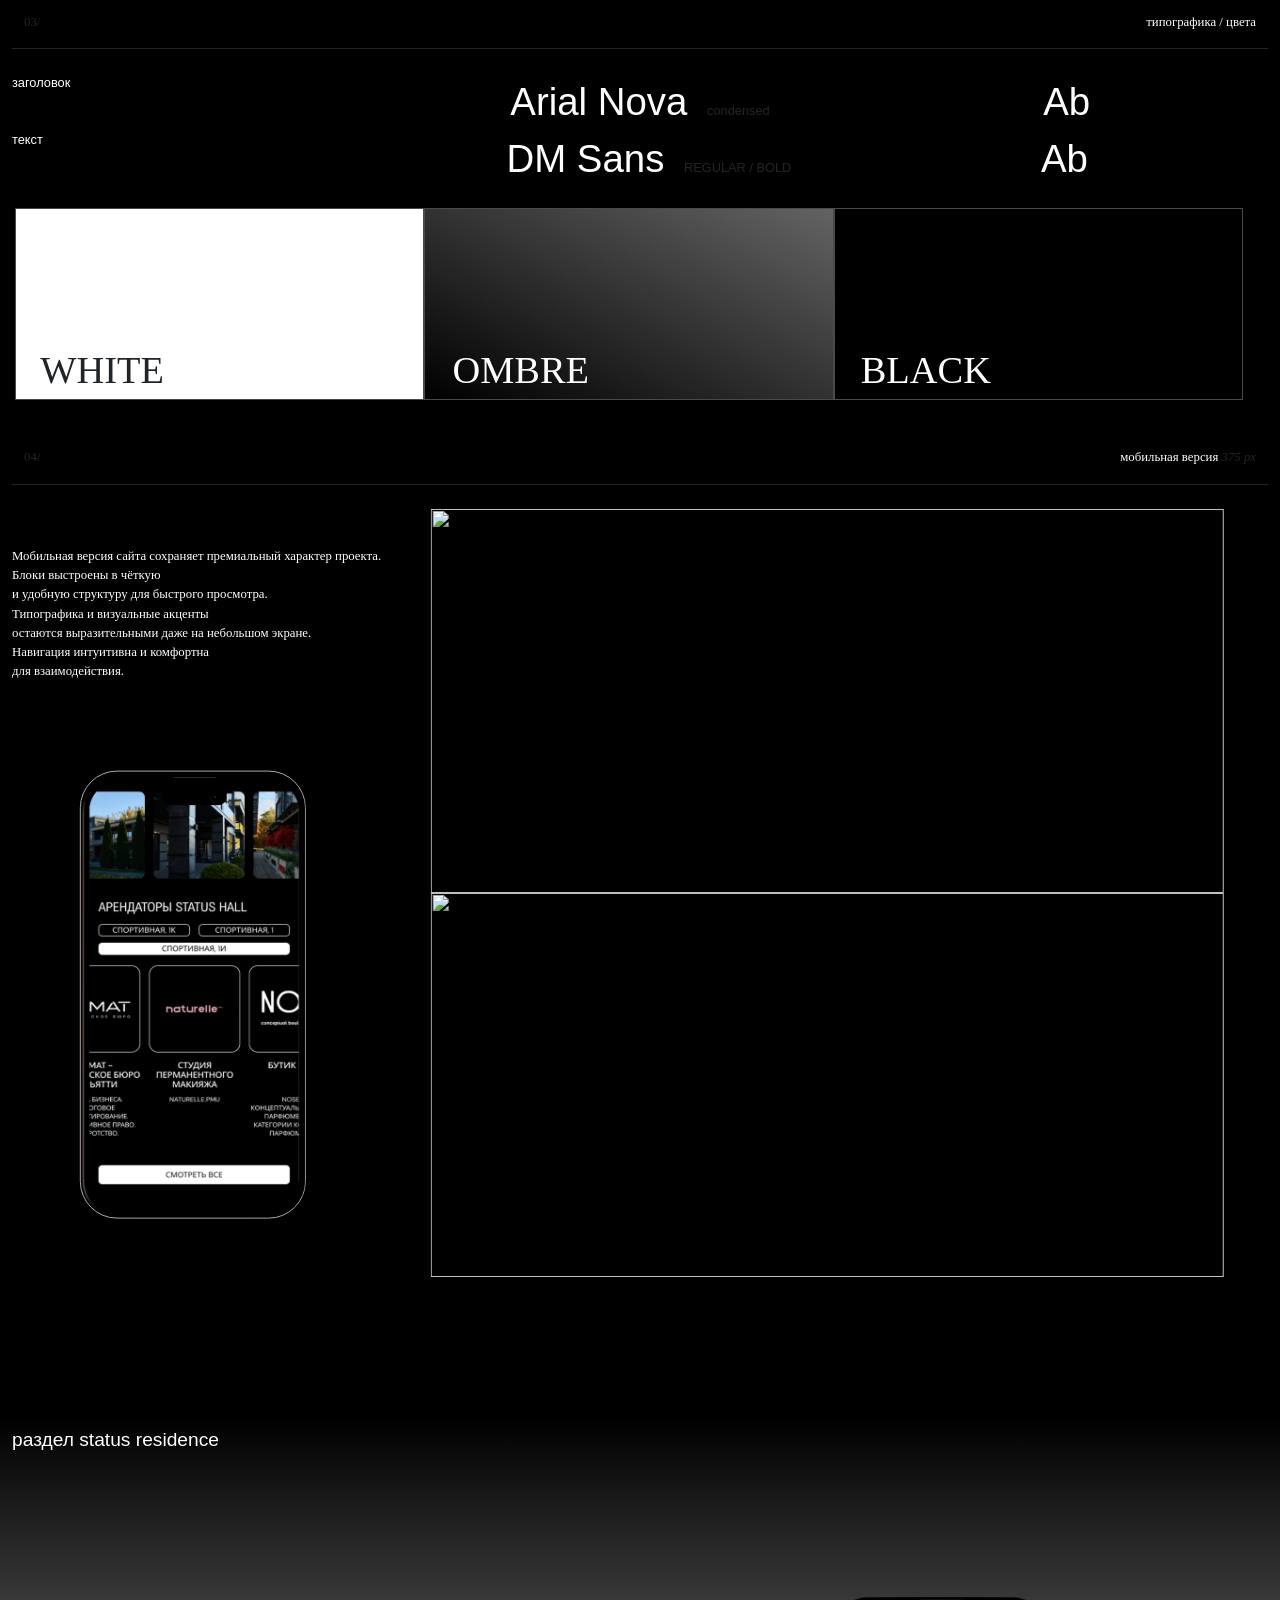
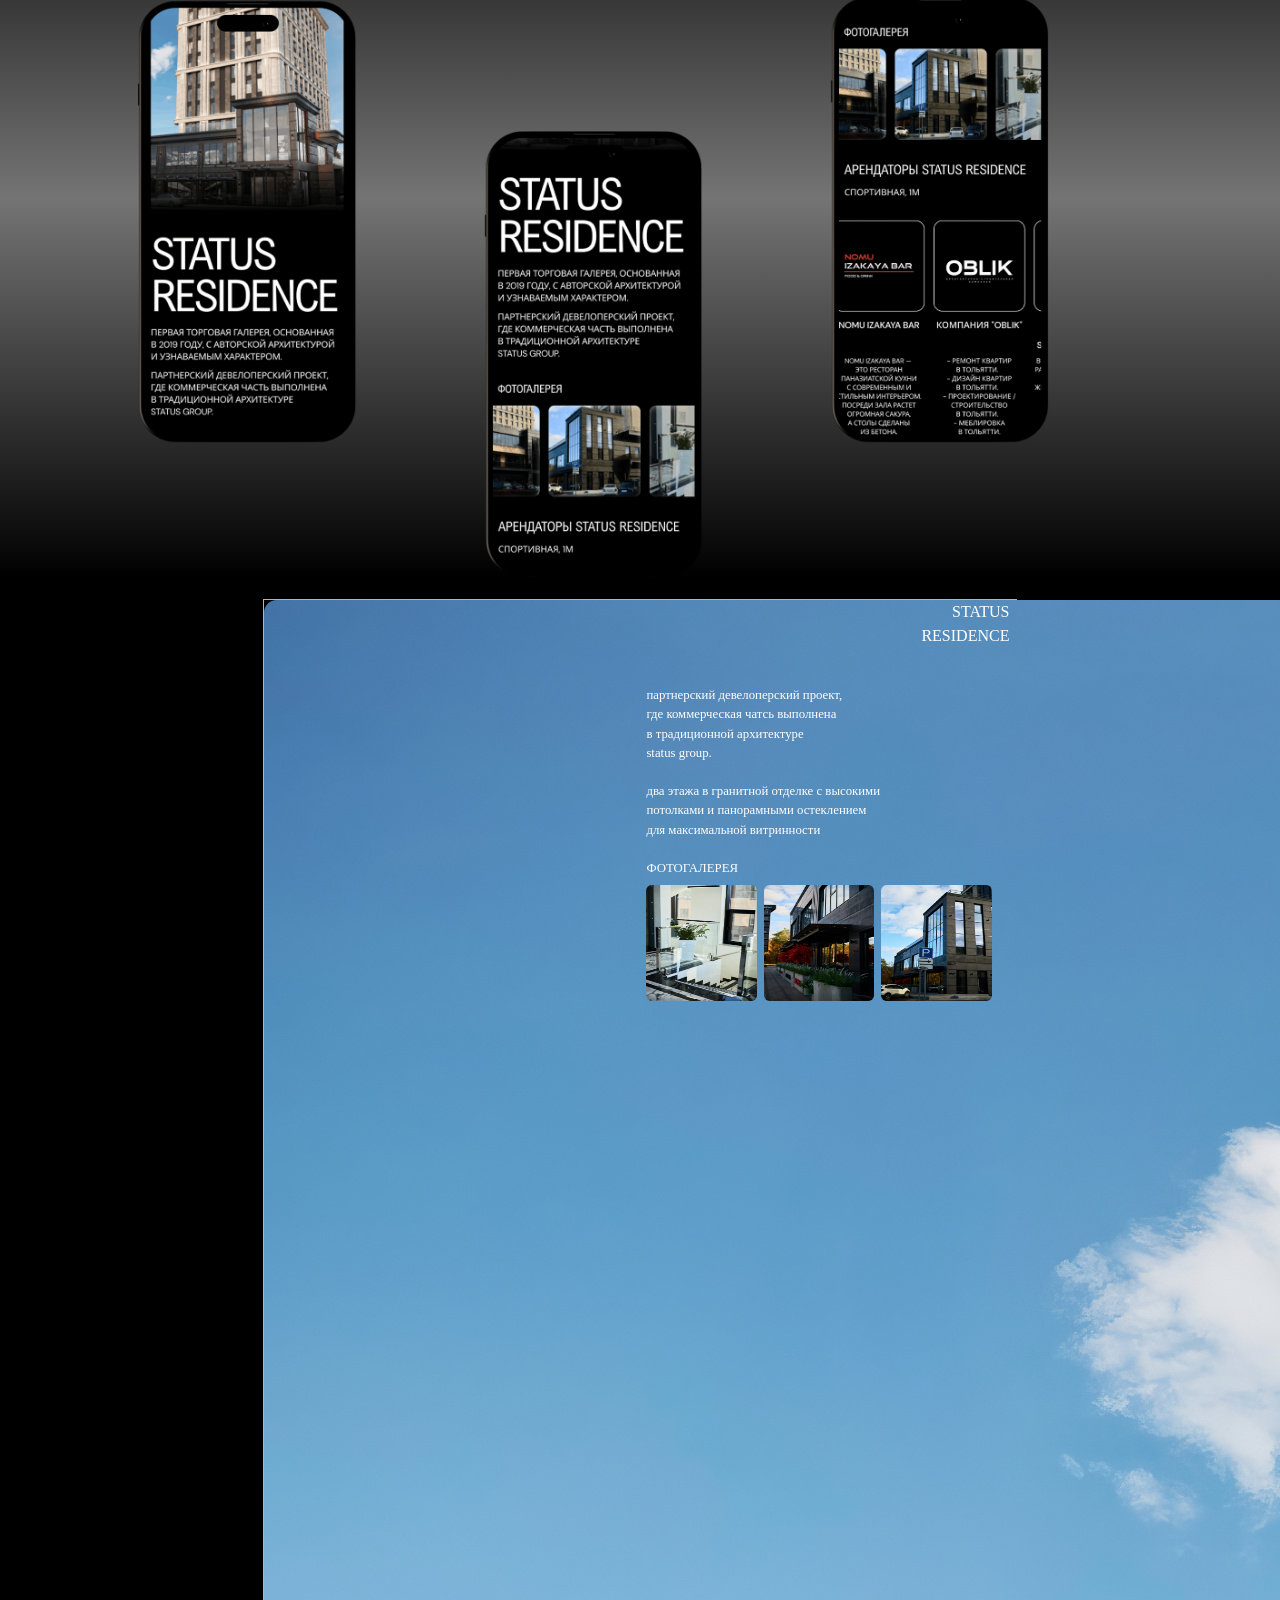
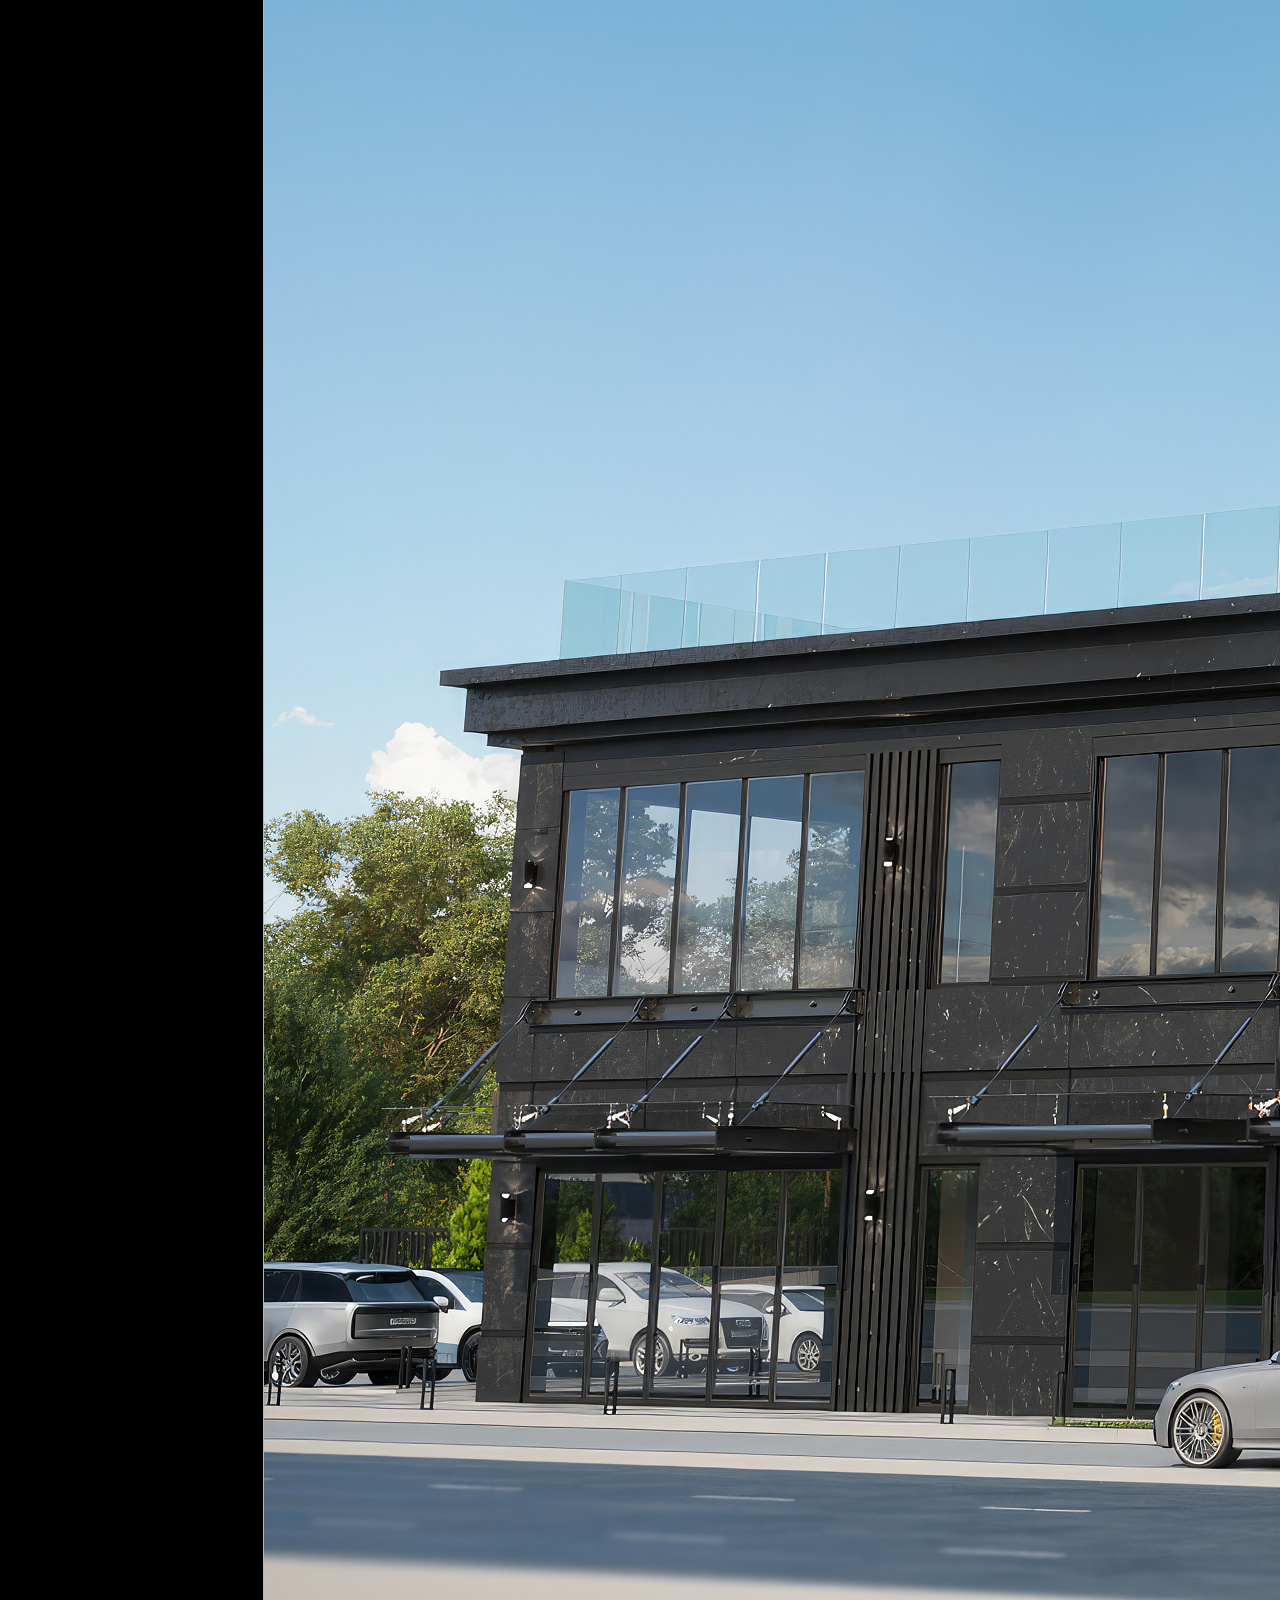
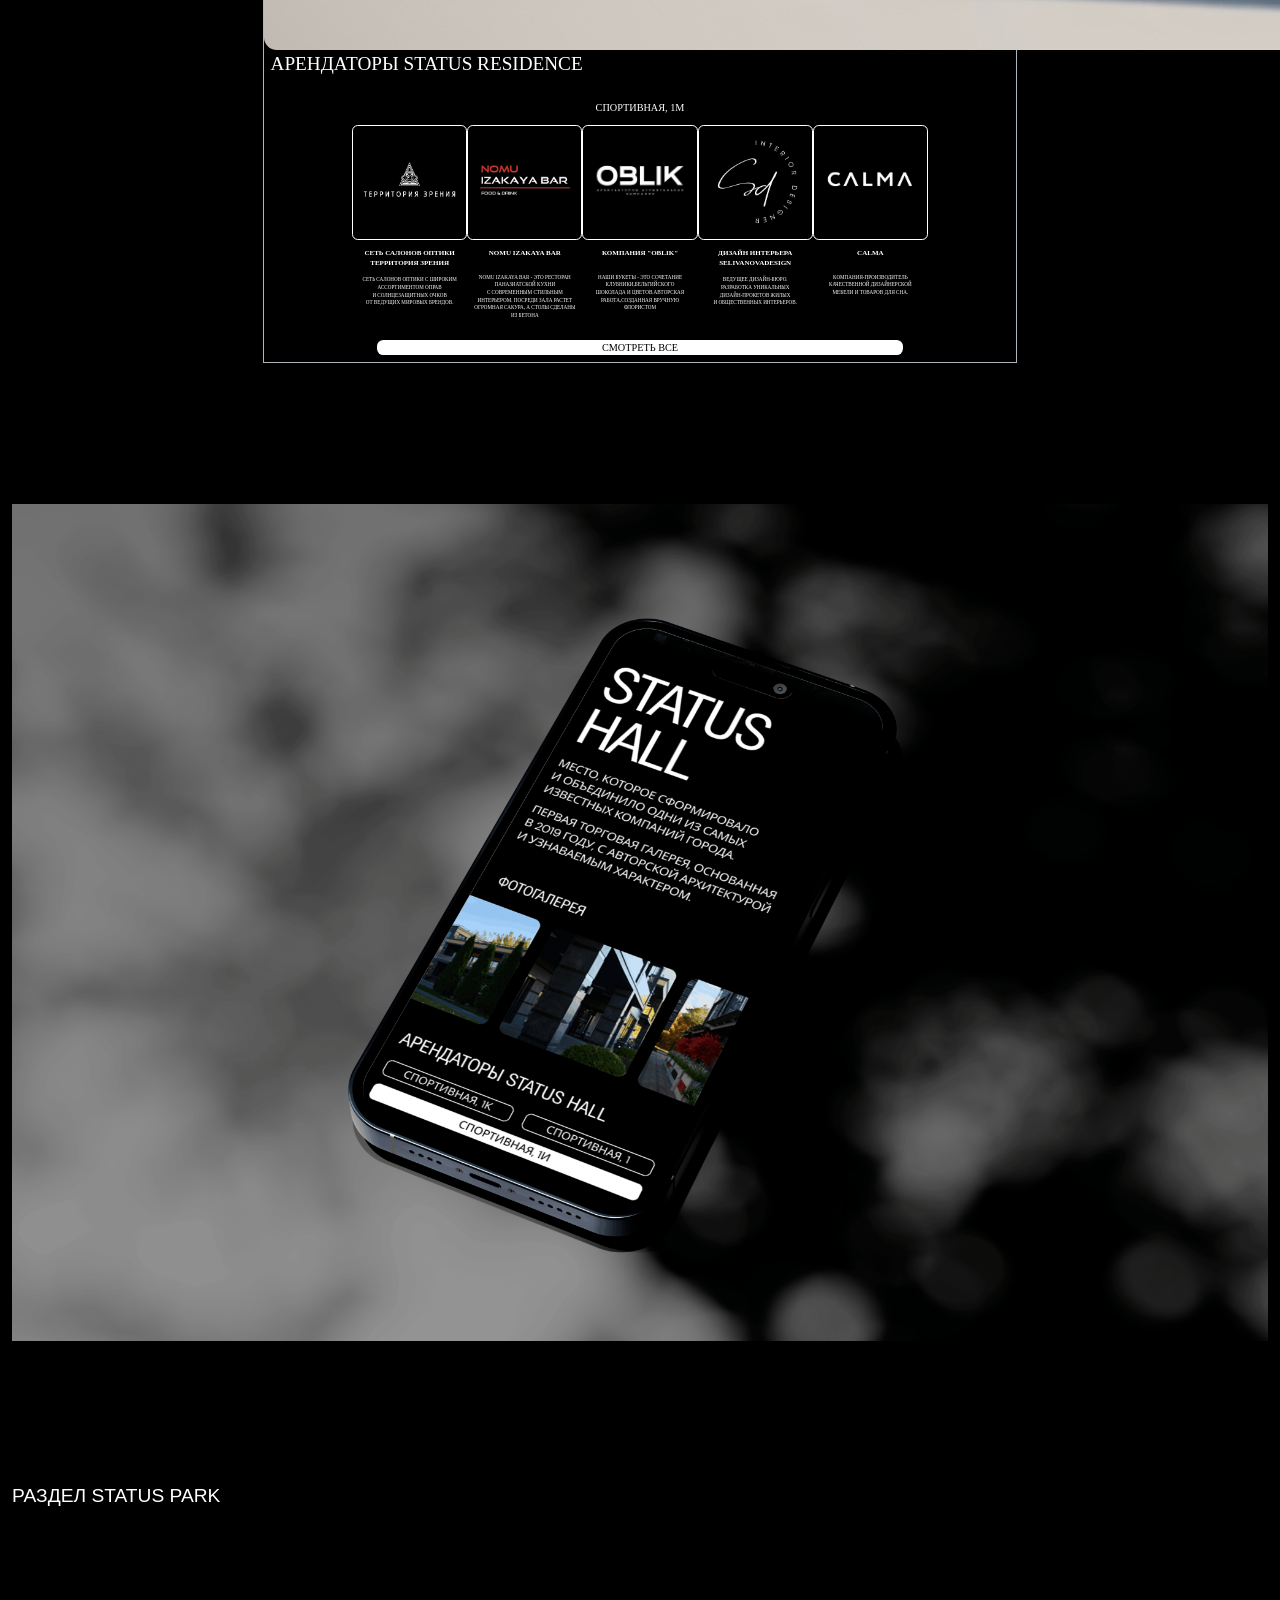
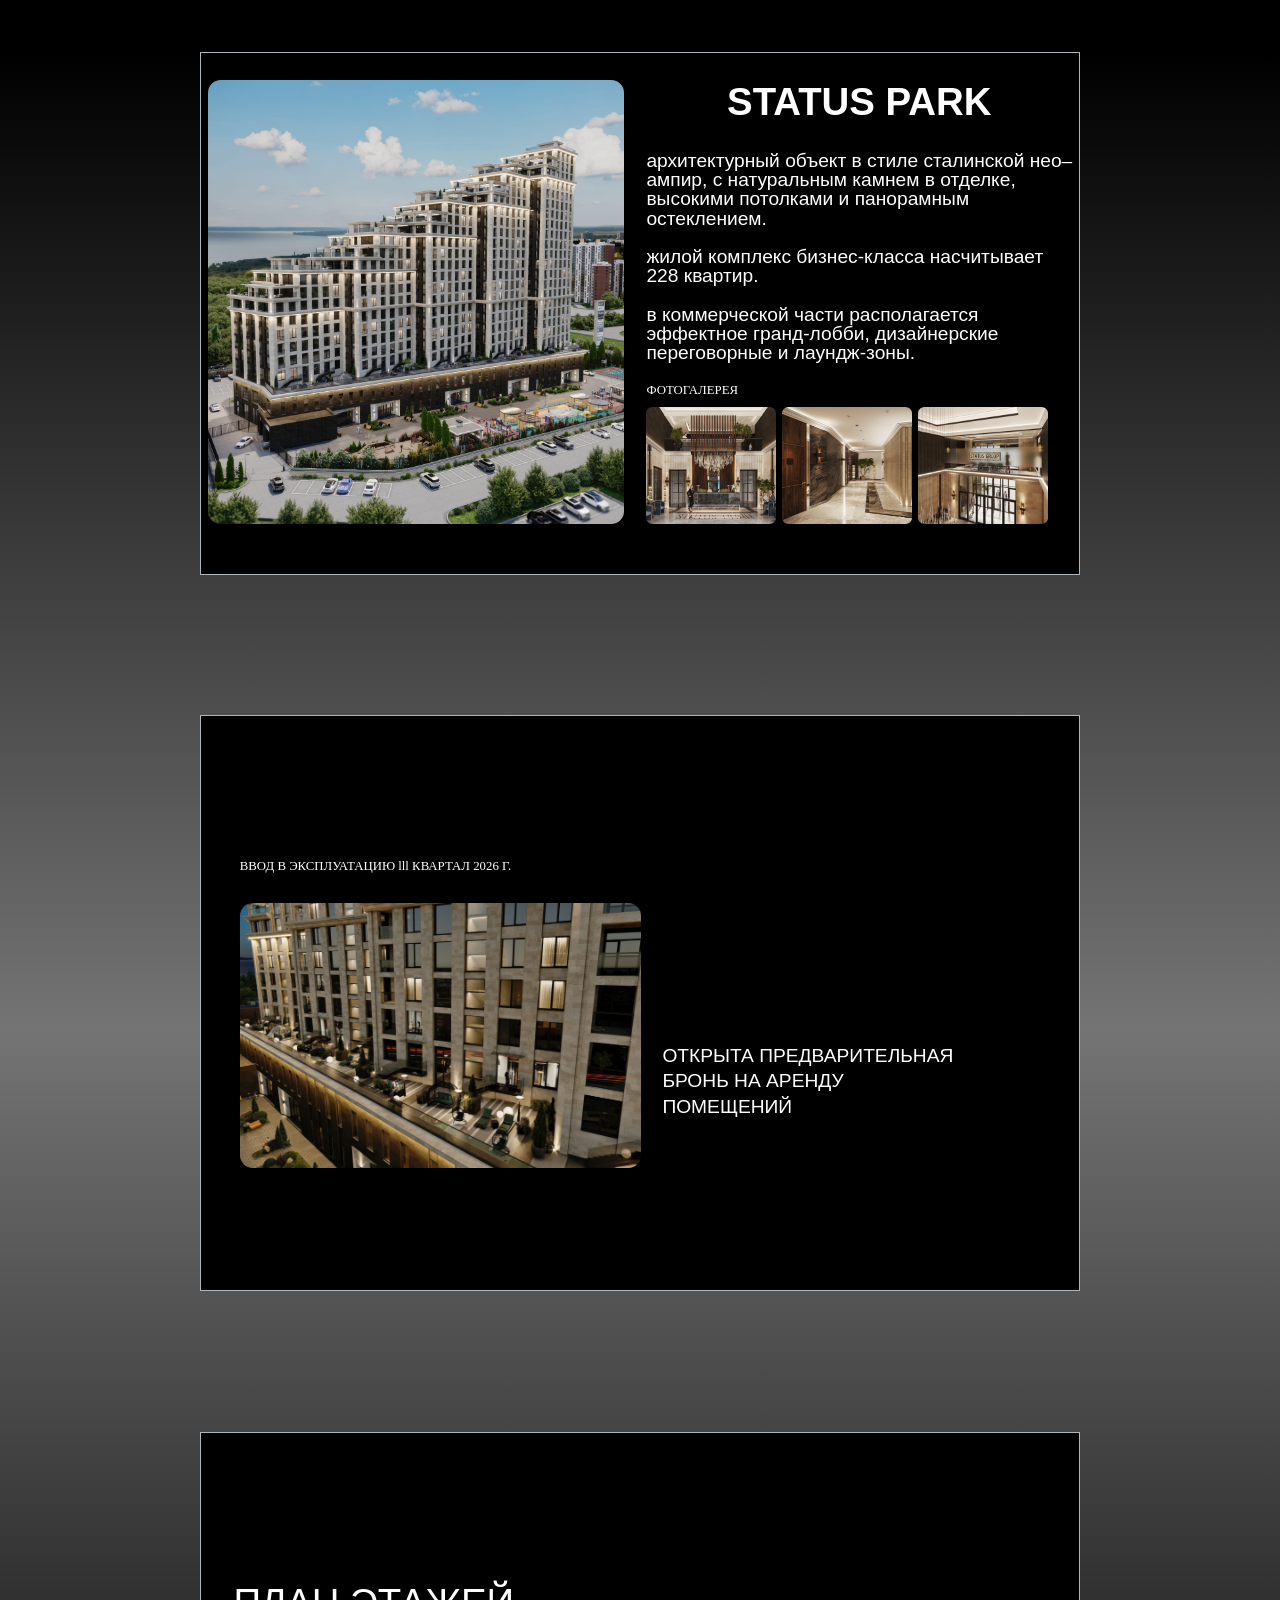
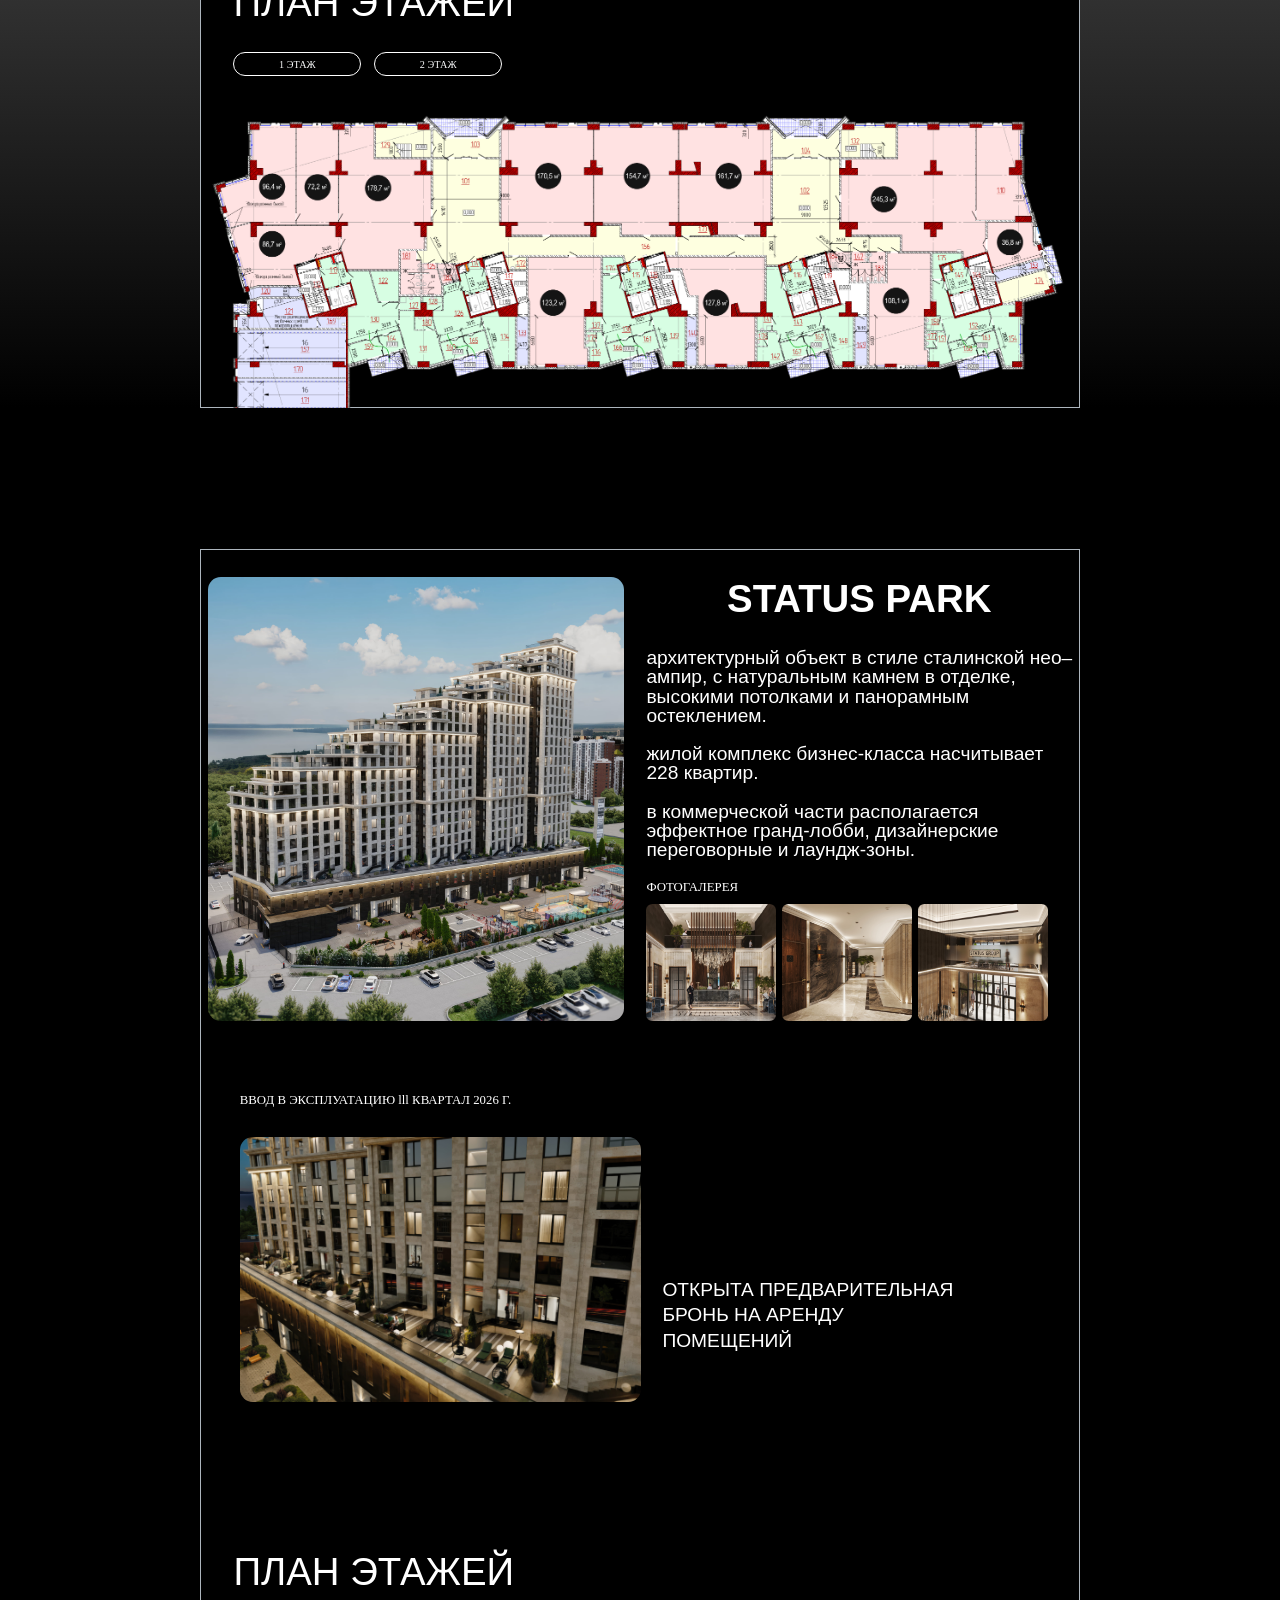
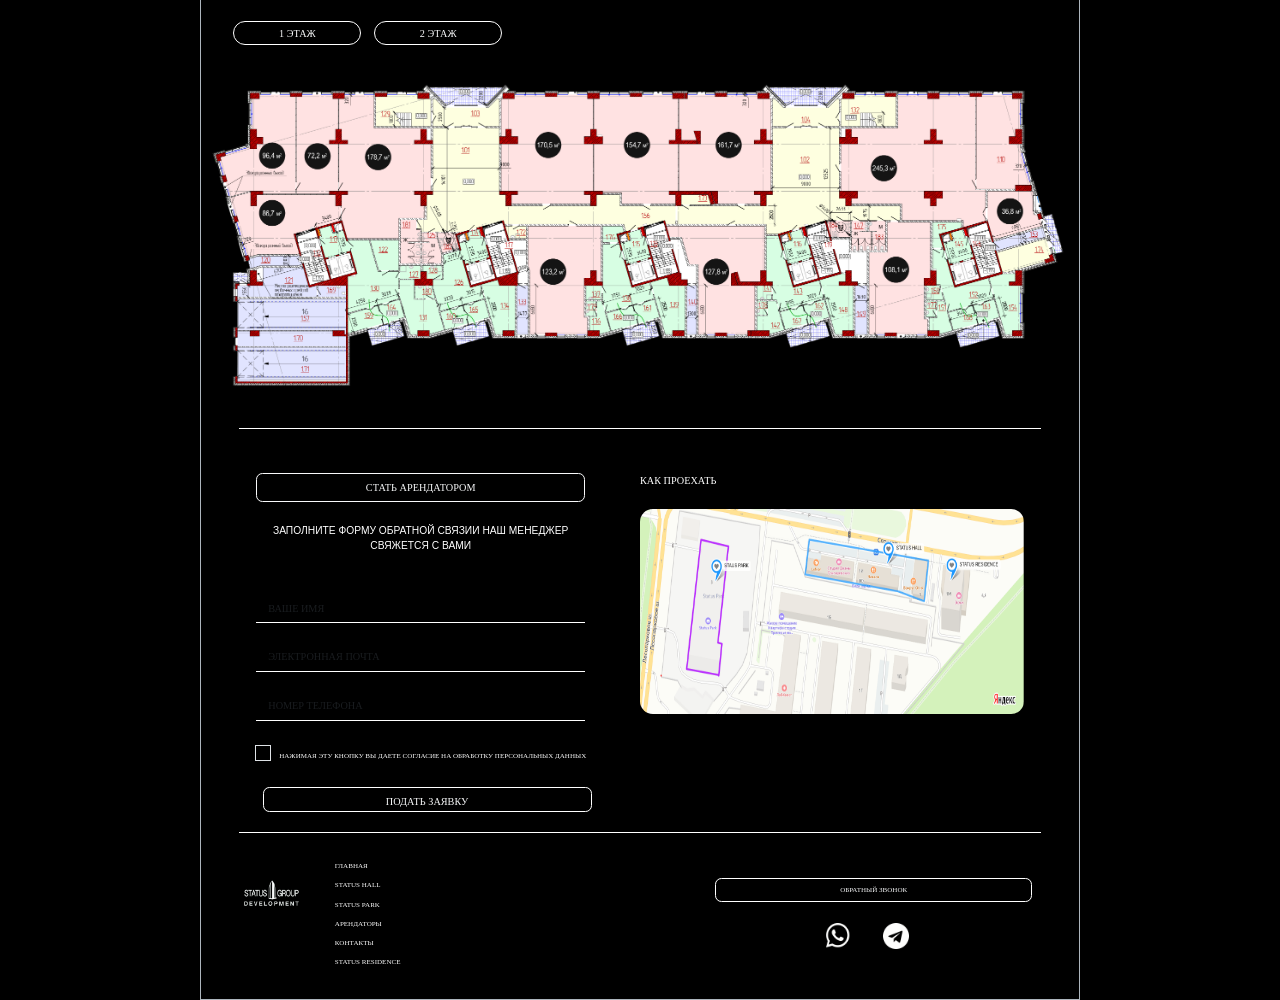
==== commit 4f8ff184: "Add files via upload" ====
--- a/index.html
+++ b/index.html
@@ -80,15 +80,15 @@
     </div>
     </div>
 
-        <div class="container-fluid " style="position: relative;height: 51vw;">
+        <div class="container-fluid height51" style="position: relative;">
             
             <div class="block z-0" style=" flex-direction: column;">
             <div class="block-1 z-0 " ><span class="btext text-white w-25" id="statushall">раздел status hall</span></div>
             <div class="block-1 z-0" style="width: 42%; position: absolute;left: 50vw;"><div class="bbtext">STATUS</div></div>
             <div class="block-1 bbtext text-start otstup " style="position: absolute; right: 53vw;"><div class="bbtext"></div> GROUP</div>
           
-        <div class="imgcontainer-1 z-2" style="transform: translate(0%, 0%);">
-            <img src="img/планшет.png" class="img-fluid" alt="Основное фото" style="width: 100vw;">
+        <div class="imgcontainer-1 z-2">
+            <img src="img/планшет.png" class="img-fluid" alt="Основное фото">
             <img src="img/первый экран.png" class="innerimg img-fluid  rounded-2 myimage " alt="Вложенное фото">    
         </div>
         </div>
@@ -98,7 +98,7 @@
             <div class="page-arendator d-flex flex-column">
                 <div class="d-flex">
                 <div class="half1">
-                    <img src="img/foto-3.png" alt="" class="border-radius-1 foto-3">
+                    <img src="img/foto-3.png" alt="" class="border-radius-1 foto-3 img-fluid">
                 </div>
                 <div class="half2 flex-column">
                     <div class="text-end"><span class=" text-white " style="font-size: clamp(1vw, 3vw, 4vw ); line-height: clamp(1.2815, 2vw, 2.554vw); margin-right: clamp(0.1vw, 1.5vw, 0.5vw);"><n style="margin-right: clamp(0.1vw, 1.5vw, 0.5vw);" id="арендаторы">STATUS </n><br>HALL</span>
@@ -223,13 +223,13 @@
             <div class="page-arendator-2 d-flex flex-column" style="border-top:solid 1px #adb5bd;">
                 <div class="d-flex">
                 <div class="half1">
-                    <img src="img/foto-15.jpg" alt="" class="border-radius-1" style="width: 95%; height:34.7vw;margin-left:clamp(0.1vw, 1.5vw, 0.5vw); object-fit: cover; margin-top:clamp(0.1vw, 1.5vw, 0.5vw);">
+                    <img src="img/foto-15.jpg" alt="" class="border-radius-1 foto-15">
                 </div>
                 <div class="half2 flex-column">
-                    <div class="text-end"><span class=" text-white " style="font-size: clamp(1vw, 3vw, 4vw ); line-height: clamp(1.2815, 2vw, 2.554vw); margin-right: clamp(0.1vw, 1.5vw, 0.5vw);"><n style="margin-right: clamp(0.1vw, 1.5vw, 0.5vw);">STATUS </n><br>RESIDENCE</span>
-                </div>
-                <span class="text-white " style="text-transform: lowercase;  margin-left: clamp(0.1vw, 1.5vw, 0.5vw); font-size: clamp(0.05vw, 1.5vw, 1vw);"><br><br>ПАРТНЕРСКИЙ ДЕВЕЛОПЕРСКИЙ ПРОЕКТ,<BR>ГДЕ КОММЕРЧЕСКАЯ ЧАТСЬ ВЫПОЛНЕНА<br>В ТРАДИЦИОННОЙ АРХИТЕКТУРЕ<BR>STATUS GROUP.<BR><br>ДВА ЭТАЖА В ГРАНИТНОЙ ОТДЕЛКЕ С ВЫСОКИМИ<br>ПОТОЛКАМИ И ПАНОРАМНЫМИ ОСТЕКЛЕНИЕМ<br>ДЛЯ МАКСИМАЛЬНОЙ ВИТРИННОСТИ</span>
-                    <span class="text-white" style=" font-size: clamp(0.05vw, 1.5vw, 1vw); margin-left: clamp(0.1vw, 1.5vw, 0.5vw);"><BR>ФОТОГАЛЕРЕЯ</span>
+                    <div class="text-end"><span class=" text-white tt" style=" line-height: clamp(1.2815, 2vw, 2.554vw); margin-right: clamp(0.1vw, 1.5vw, 0.5vw);"><n style="margin-right: clamp(0.1vw, 1.5vw, 0.5vw);">STATUS </n><br>RESIDENCE</span>
+                </div>
+                <span class="text-white t" style="text-transform: lowercase;  margin-left: clamp(0.1vw, 1.5vw, 0.5vw);"><br><br>ПАРТНЕРСКИЙ ДЕВЕЛОПЕРСКИЙ ПРОЕКТ,<BR>ГДЕ КОММЕРЧЕСКАЯ ЧАТСЬ ВЫПОЛНЕНА<br>В ТРАДИЦИОННОЙ АРХИТЕКТУРЕ<BR>STATUS GROUP.<BR><br>ДВА ЭТАЖА В ГРАНИТНОЙ ОТДЕЛКЕ С ВЫСОКИМИ<br>ПОТОЛКАМИ И ПАНОРАМНЫМИ ОСТЕКЛЕНИЕМ<br>ДЛЯ МАКСИМАЛЬНОЙ ВИТРИННОСТИ</span>
+                    <span class="text-white t" style="margin-left: clamp(0.1vw, 1.5vw, 0.5vw);"><BR>ФОТОГАЛЕРЕЯ</span>
                     <div class="d-flex" style="margin-top:clamp(0.1vw, 1.5vw, 0.5vw); margin-left: clamp(0.1vw, 1.5vw, 0.5vw);"><br>
                         <div class="foto" style="margin-right: clamp(0.1vw, 1.5vw, 0.5vw);"><img src="img/foto-16.jpg" class=" border-radius" style="width: 100%; height: 100%;" alt=""></div>
                         <div class="foto" style="margin-right: clamp(0.1vw, 1.5vw, 0.5vw);"><img src="img/foto-17.jpg" class=" border-radius" style="width: 100%; height: 100%;" alt=""></div>
@@ -239,41 +239,41 @@
                 </div>
                 <span  class="text-white btext" style="margin-left: clamp(0.1vw, 1.5vw, 0.5vw);">АРЕНДАТОРЫ STATUS RESIDENCE</span>
                 <div class="d-flex justify-content-center text-white" style="width: 100%; margin-top: clamp(0.1vw, 1.5vw, 0.5vw);"> 
-                    <div class="text-center ltext align-items-center">СПОРТИВНАЯ, 1M</div>
+                    <div class="text-center ltext align-items-center"><br>СПОРТИВНАЯ, 1M</div>
                 </div>
                 <div class="d-flex justify-content-center"  style="margin-top: clamp(0.1vw, 1.5vw, 0.7vw);">
-                    <div class="d-flex flex-column "  style="width: 9vw; margin-right: clamp(0.1vw, 3.5vw, 2.5vw);">
+                    <div class="d-flex flex-column  align-items-center">
                     <div class="quorte-2 border-radius"> 
                         <img src="img/foto-20.jpg" class="p-1-1 img-fluid " style="transform: translate(0%, 50%);" alt="" >
                     </div>
                     <span class="text-white text-center llltext"><br><B class="lltext">СЕТЬ САЛОНОВ ОПТИКИ <BR> ТЕРРИТОРИЯ ЗРЕНИЯ</B><br><BR>СЕТЬ САЛОНОВ ОПТИКИ С ШИРОКИМ<BR>АССОРТИМЕНТОМ ОПРАВ<BR>И СОЛНЦЕЗАЩИТНЫХ ОЧКОВ<BR> ОТ ВЕДУЩИХ МИРОВЫХ БРЕНДОВ.</span>
                     </div>
-                     <div class="d-flex flex-column"  style="width: 9vw; margin-right: clamp(0.1vw, 3.5vw, 2.5vw);">
+                     <div class="d-flex flex-column align-items-center">
                     <div class="quorte-2 border-radius"> 
                         <img src="img/foto-21.png" class="p-1-1 img-fluid"style="transform: translate(0%, 60%);" alt="" >
                     </div>
                     <span class="text-white text-center llltext"><br><B class="lltext">NOMU IZAKAYA BAR</B><BR><BR><br>NOMU IZAKAYA BAR - ЭТО РЕСТОРАН<BR>ПАНАЗИАТСКОЙ КУХНИ<BR>С СОВРЕМЕННЫМ СТИЛЬНЫМ<BR>ИНТЕРЬЕРОМ. ПОСРЕДИ ЗАЛА РАСТЕТ <BR>ОГРОМНАЯ САКУРА, А СТОЛЫ СДЕЛАНЫ<BR> ИЗ БЕТОНА</span>
                     </div>
-                     <div class="d-flex flex-column" style="width: 9vw;margin-right: clamp(0.1vw, 3.5vw, 2.5vw);">
+                     <div class="d-flex flex-column  align-items-center">
                     <div class="quorte-2 border-radius">
                          <img src="img/foto-22.jpg" class="p-1-1 img-fluid " style="transform: translate(0%, 60%);" alt="" >
                     </div>
                     <span class="text-white text-center llltext"><br><B class="lltext">КОМПАНИЯ "OBLIK"</B><br><BR><BR>НАШИ БУКЕТЫ - ЭТО СОЧЕТАНИЕ<BR>КЛУБНИКИ,БЕЛЬГИЙСКОГО<BR>ШОКОЛАДА И ЦВЕТОВ.АВТОРСКАЯ<BR>РАБОТА,СОЗДАННАЯ ВРУЧНУЮ<BR>ФЛОРИСТОМ</span>
                     </div>
-                     <div class="d-flex flex-column"  style="width: 9vw; margin-right: clamp(0.1vw, 3.5vw, 2.5vw);">
+                     <div class="d-flex flex-column  align-items-center">
                     <div class="quorte-2 border-radius">
                         <img src="img/foto-23.jpg" class="p-1-1 img-fluid" alt="" >
                     </div>
                     <span class="text-white text-center llltext"><br><B class="lltext">ДИЗАЙН ИНТЕРЬЕРА<BR>SELIVANOVADESIGN</B><BR><BR>ВЕДУЩЕЕ ДИЗАЙН-БЮРО.<BR>РАЗРАБОТКА УНИКАЛЬНЫХ<BR>ДИЗАЙН-ПРОКЕТОВ ЖИЛЫХ<BR>И ОБЩЕСТВЕННЫХ ИНТЕРЬЕРОВ.</span>
                     </div>
-                     <div class="d-flex flex-column" style="width: 9vw;">
+                     <div class="d-flex flex-column  align-items-center">
                     <div class="quorte-2 border-radius">
                         <img src="img/foto-24.jpg" class="p-1-1 img-fluid" style="transform: translate(0%, 60%);" alt="" >
                     </div>
                     <span class="text-white text-center llltext"><br><B class="lltext">CALMA</B><br><BR><BR>КОМПАНИЯ-ПРОИЗВОДИТЕЛЬ<BR>КАЧЕСТВЕННОЙ ДИЗАЙНЕРСКОЙ<BR>МЕБЕЛИ И ТОВАРОВ ДЛЯ СНА.</span>
                     </div>
                 </div>
-                <div class="d-flex justify-content-center otstup-1" style="width: 100%; margin-bottom: clamp(0.1vw, 1.5vw, 0.5vw);"><a href="" class="border-radius-2 viem text-center ltext" style="text-decoration: none; color: black;"><span >СМОТРЕТЬ ВСЕ</span></a></div>
+                <div class="d-flex justify-content-center otstup-1" style="width: 100%; margin-bottom: clamp(0.1vw, 1.5vw, 0.5vw);"><a href="" class="border-radius-2 viem text-center ltext justify-content-center d-flex align-items-center" style="text-decoration: none; color: black;"><span>СМОТРЕТЬ ВСЕ</span></a></div>
             </div>
                 
           </div>
--- a/css/style.css
+++ b/css/style.css
@@ -13,6 +13,14 @@
 .border-radius-2
 {
   border-radius: clamp(0.3vw, 0.5vw, 0.8vw);
+}
+.iphone1
+{
+   transform: translate(30%, 20%);
+   width: 60%; 
+   height: 35vw; 
+   border:1px solid darkgray; 
+   border-radius: clamp(1vw, 2.9vw, 3vw);
 }
 
 .viem
@@ -168,6 +176,15 @@
 .ltext
 {
     font-size: clamp(0.1vw, 1.5vw, 0.8vw );
+}
+.t{
+  font-size: clamp(0.05vw, 1.5vw, 1vw);
+}
+.foto-13
+{
+  width: 95%; 
+  height: 30vw; 
+  transform: translate(5%);
 }
 
 .foto
@@ -198,8 +215,59 @@
   border-image: linear-gradient(to bottom,transparent 95%, #adb5bd 5%) 1;
   
 }
+.foto-3
+{
+  width: 95%;
+  height:30.9vw;
+  margin-left:clamp(0.1vw, 1.5vw, 0.5vw);
+  object-fit: cover;
+}
+.iphone2{
+  width: 70%; 
+  height: 35vw;
+}
+.d-container-iphone-2
+{
+  display: flex;
+  width: 25%;
+  margin-right: clamp(1vw, 2.5vw, 5vw);
+}
+.iphone3
+{
+  width: 70%; 
+  height: 35vw;
+}
+.d-container-iphone-3
+{
+  display: flex;
+  width: 25%;
+  margin-top: clamp(1vw, 10.5vw, 15vw);
+}
+.iphone4
+{
+  width: 70%; 
+  height: 35vw;
+}
+.d-container-iphone-4
+{
+  display: flex;
+  width: 25%;
+  margin-left: clamp(1vw, 2.5vw, 5vw);
+}
+.d-flex-iphone
+{
+  display: flex;
+  justify-content:center;
+}
 
 @media (max-width: 460px) {
+  .foto-3
+{
+  width: 95%;
+  height:48.5vw;
+  margin-left:clamp(0.1vw, 1.5vw, 0.5vw);
+  object-fit: cover;
+}
   .bbtext
 {
  font-size: 16vw;
@@ -216,20 +284,32 @@
 }
 .mtext
 {
+    font-size: 2.3vw;
+}
+.foto-1
+{
+  
+  width: 120vw;
+  height: 70vw;
+}
+.iphone1
+{
+   transform: translate(10%, 0%);
+   width: 80%; 
+   height: 50vw; 
+}
+.llltext
+{
+  font-size: 1.5vw;
+}
+.lltext
+{
+    font-size: 1.9vw;
+}
+.ltext
+{
     font-size: 2vw;
 }
-.llltext
-{
-  font-size: 1vw;
-}
-.lltext
-{
-    font-size: 1.3vw;
-}
-.ltext
-{
-    font-size: 2vw;
-}
 .tablet
 {
   height: 80vw;
@@ -237,7 +317,7 @@
 .page-arendator
 {
   background-color: black;
-  width: 90%;
+  width: 95%;
   border-left: solid 1px #adb5bd;
   border-right: solid 1px #adb5bd; 
   border-bottom: solid 1px #adb5bd;
@@ -267,17 +347,65 @@
 }
 .rounded-rectangle
 {
-  width: 23vw;
+  width: 25vw;
   border:solid 1px  white;
-  height: 6.5vw;
+  height: 10.5vw;
 
 }
 .quorte
 {
   
   border: solid 1px white;
-  width: 14vw;
-  height: 14vw;
+  width: 16.5vw;
+  height: 16.5vw;
+}
+.t{
+  font-size: 2vw;
+  line-height: 2.3vw;
+}
+.foto-13
+{
+  width: 95%; 
+  height: 50.5vw; 
+  transform: translate(5%);
+}
+.iphone2{
+  width: 80%; 
+  height: 70vw;
+}
+.iphone3
+{
+  width: 80%; 
+  height: 70vw;
+}
+.iphone4
+{
+  width: 80%; 
+  height: 70vw;
+}
+.d-flex-iphone
+{
+  display: flex;
+  justify-content:none;
+  flex-direction: column;
+}
+.d-container-iphone-2
+{
+  display: flex;
+  width: 50%;
+  margin-left:50vw;
+}
+.d-container-iphone-3
+{
+  display: flex;
+  width: 50%;
+  margin-left:5vw;
+}
+.d-container-iphone-4
+{
+  display: flex;
+  width: 50%;
+  margin-left:50vw;
 }
 }
 
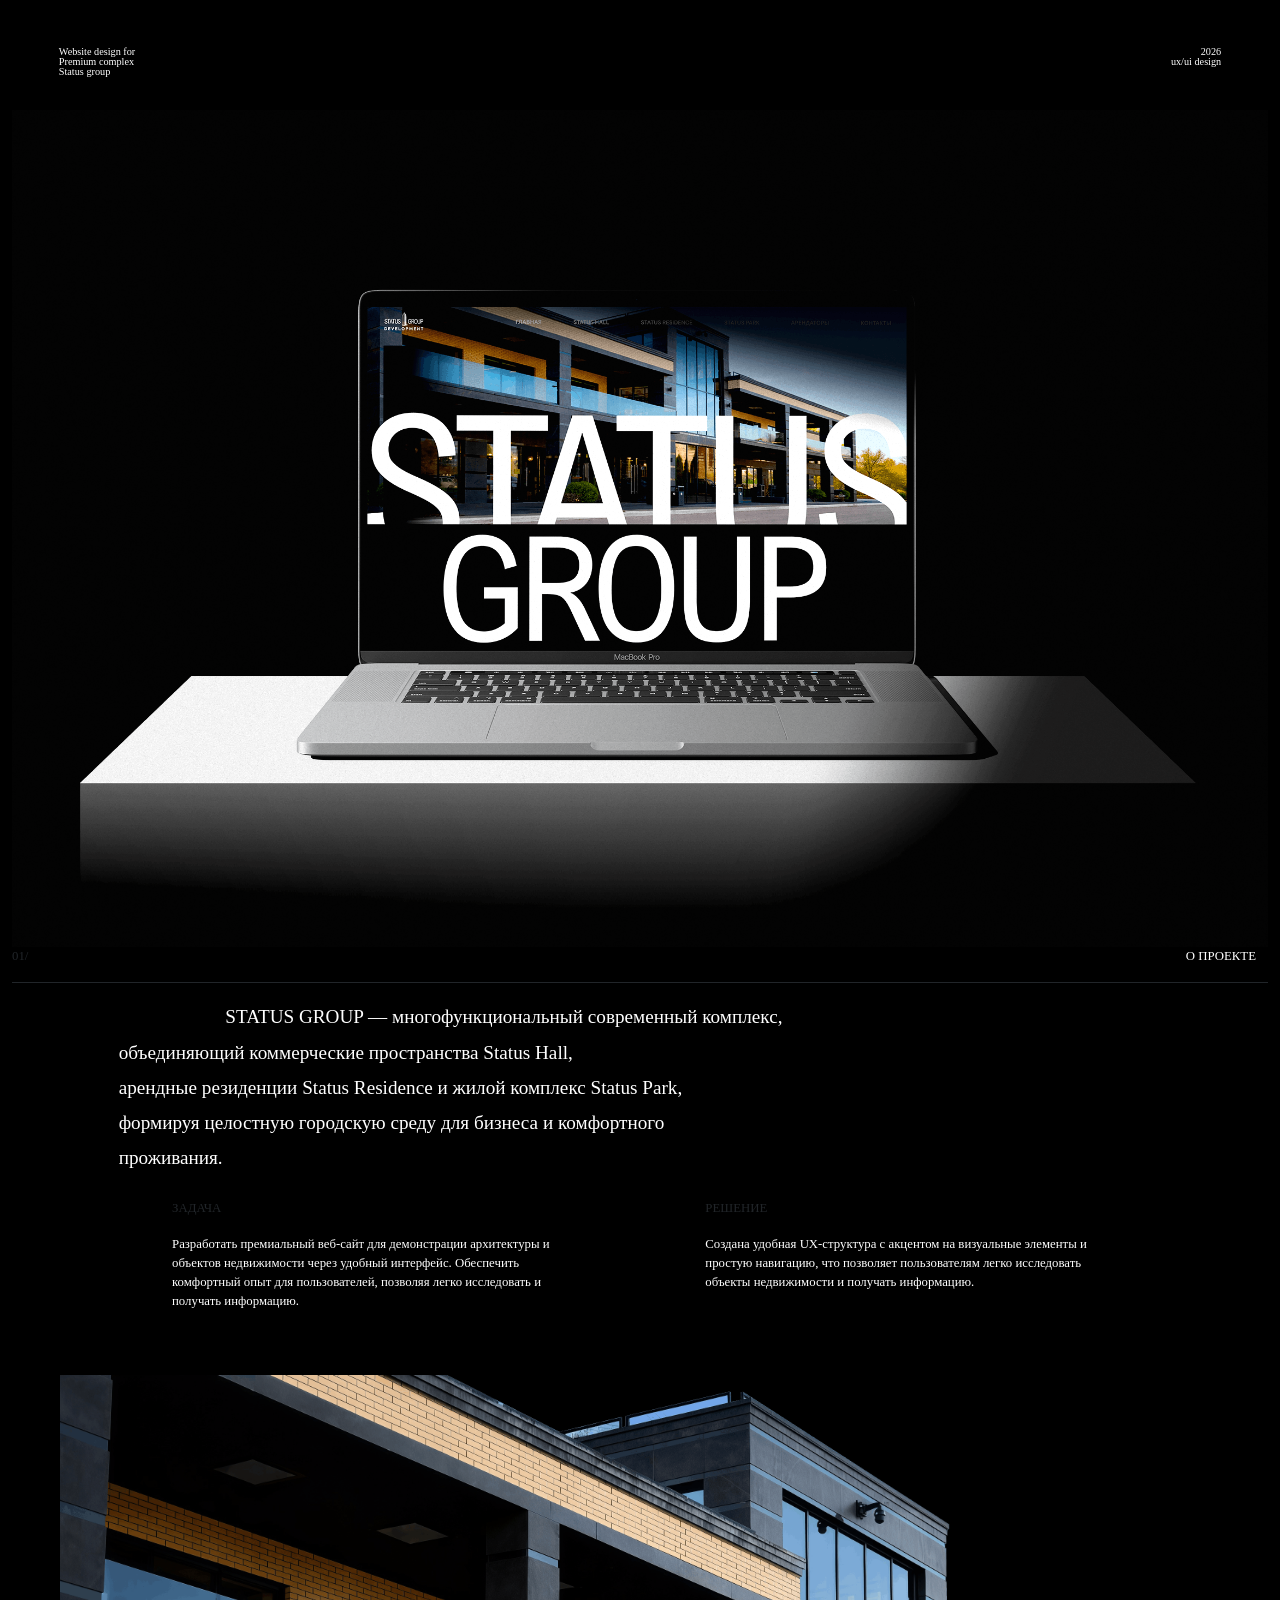
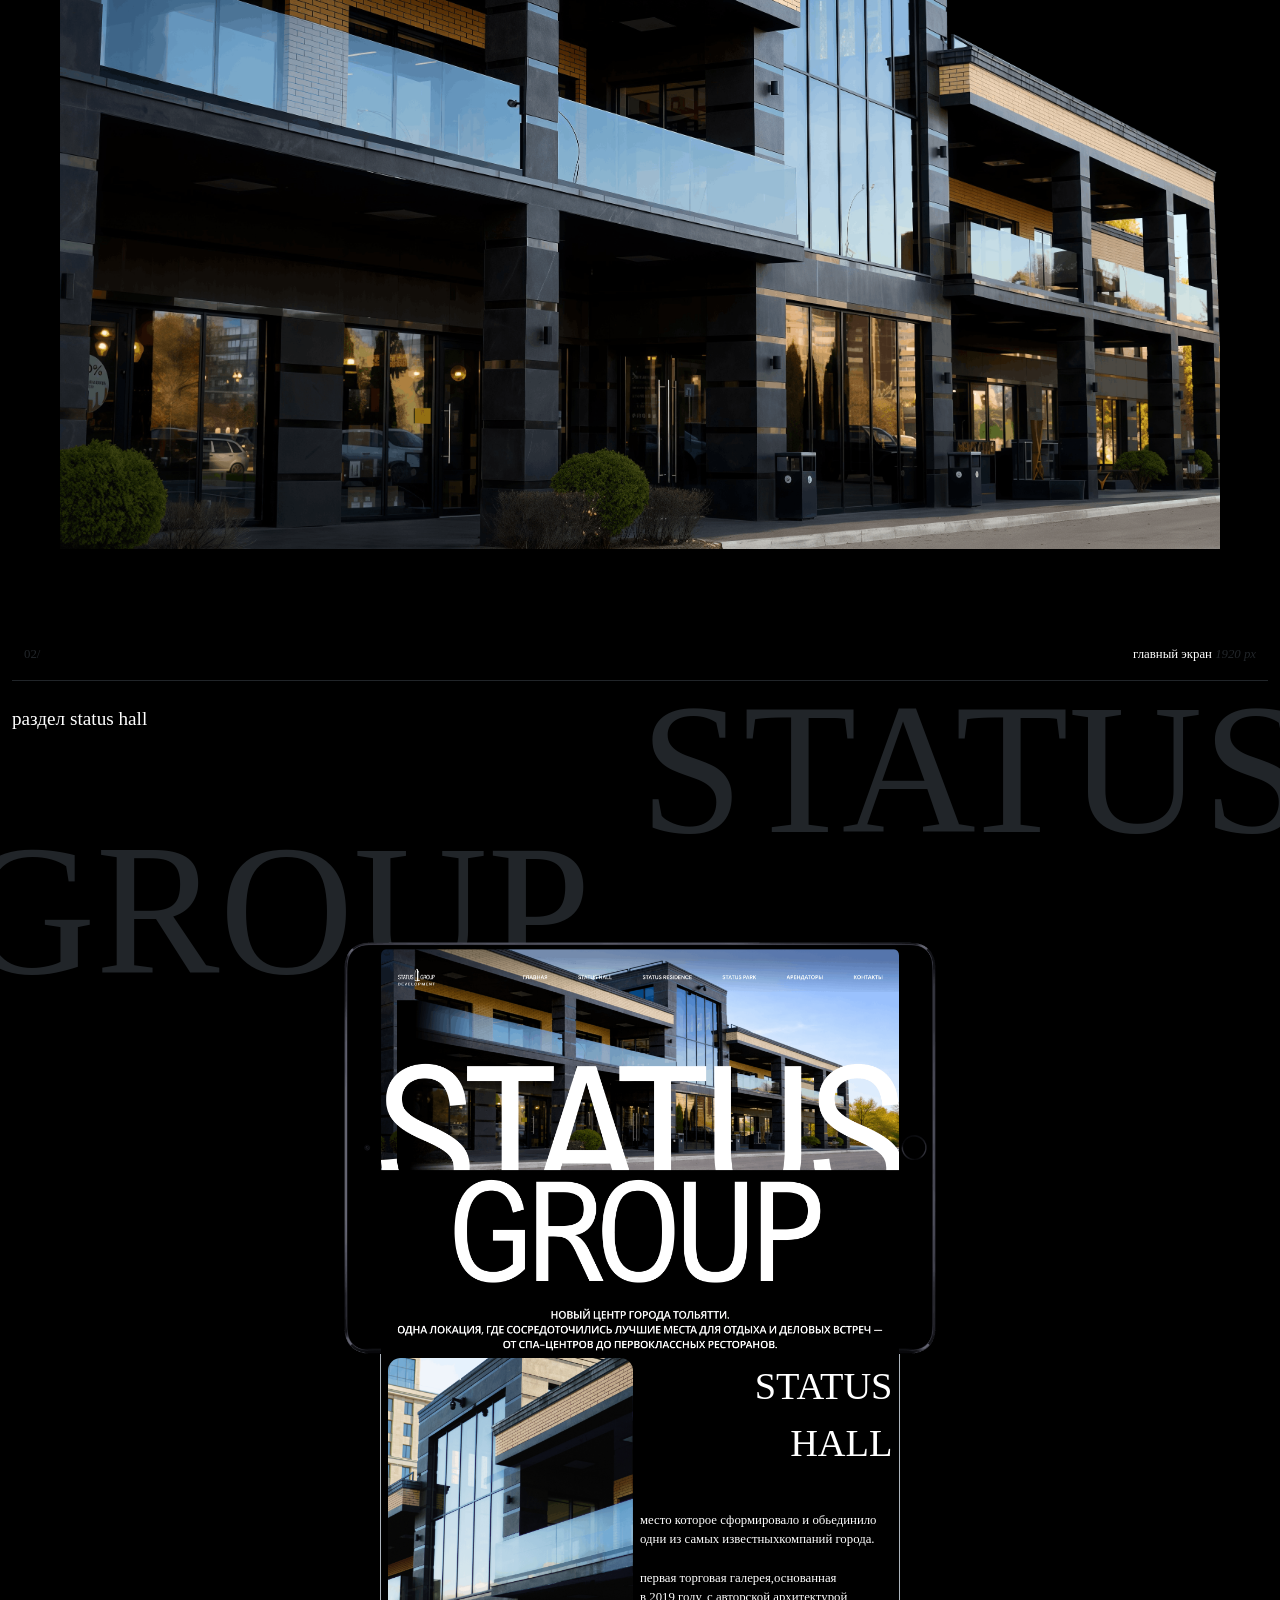
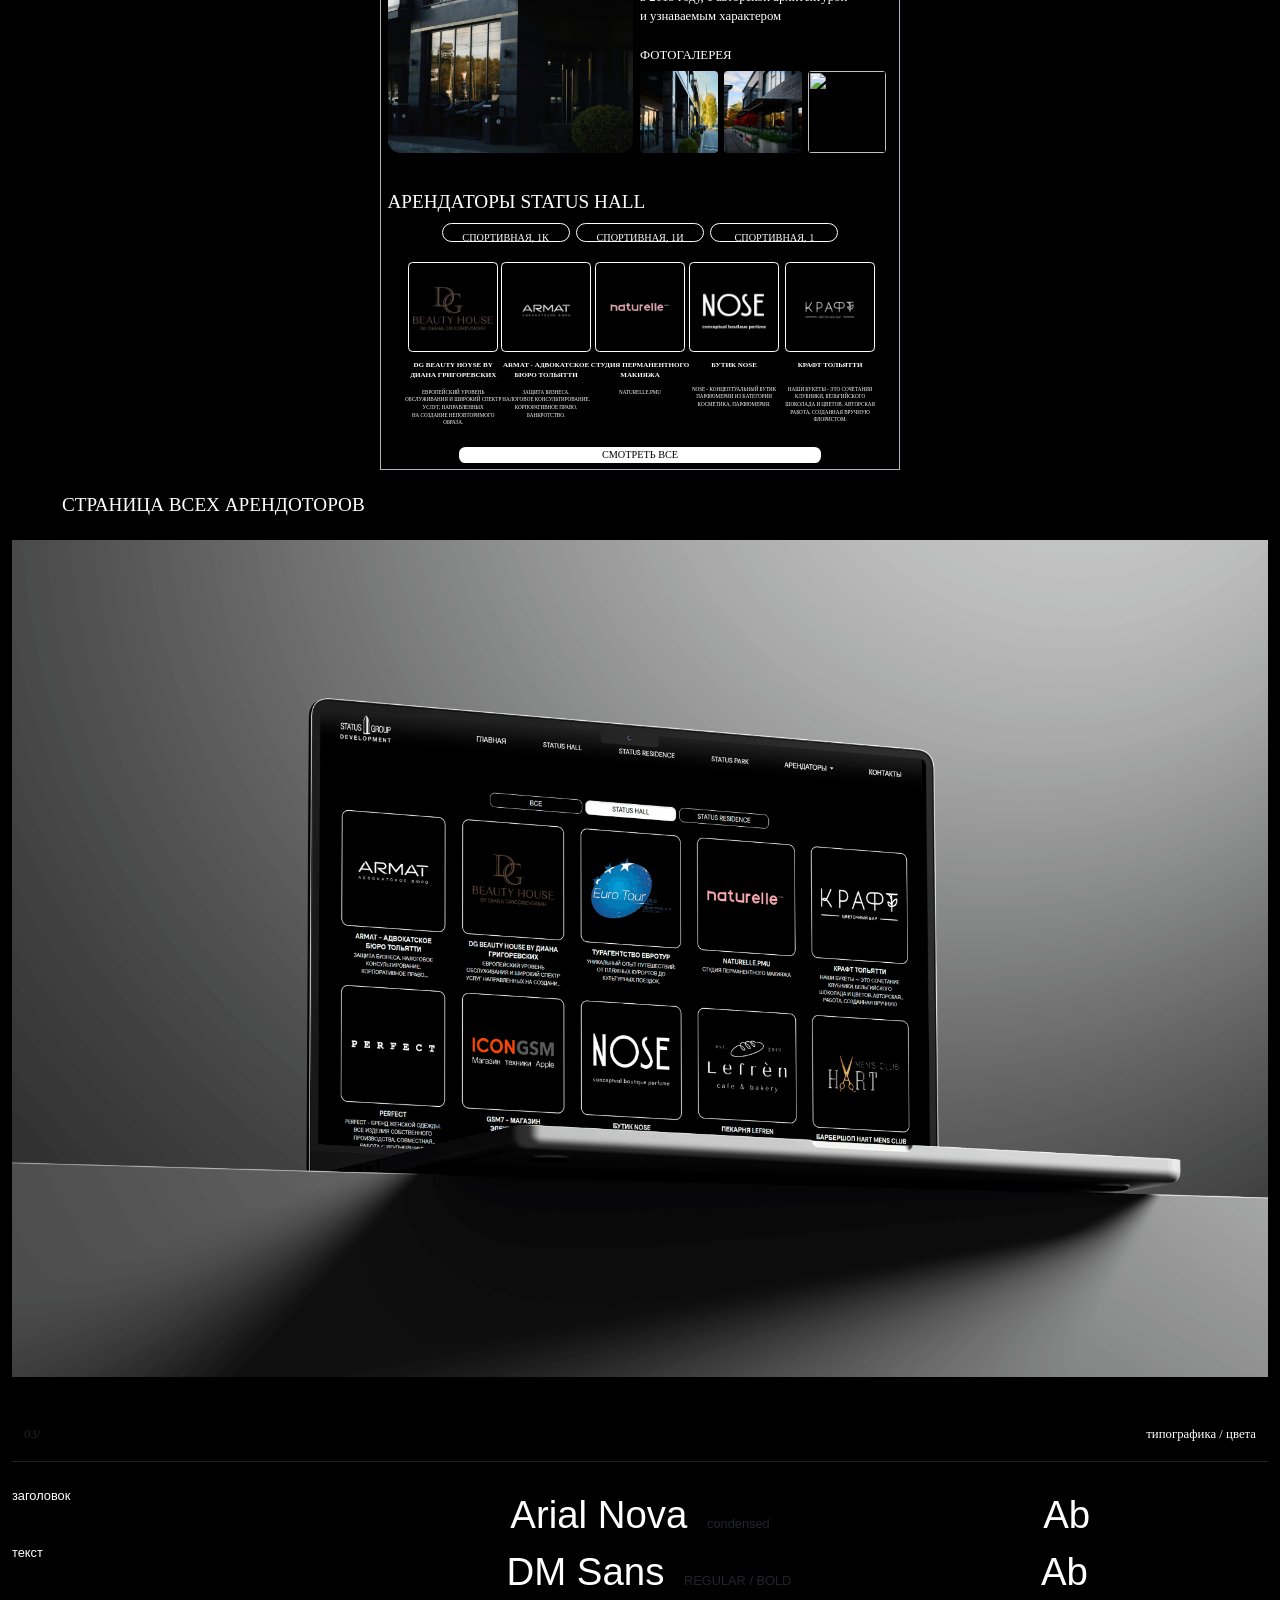
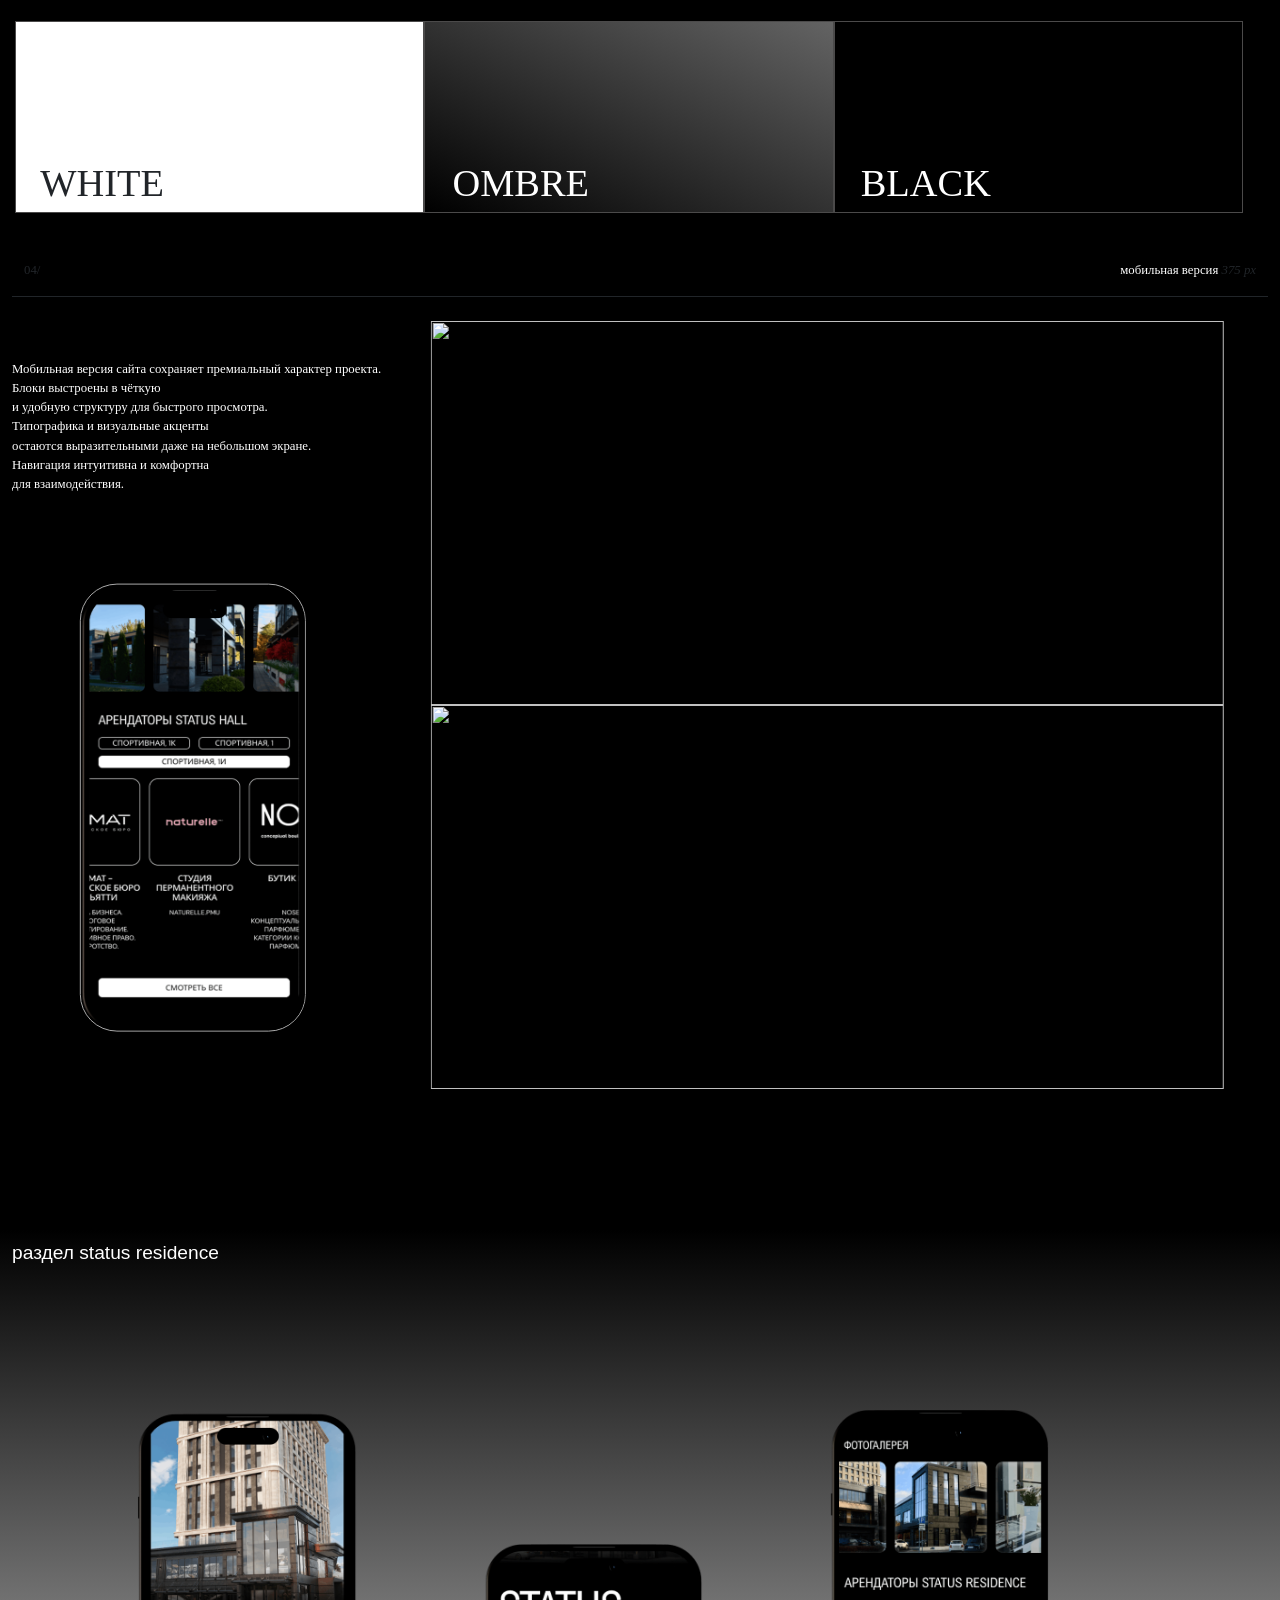
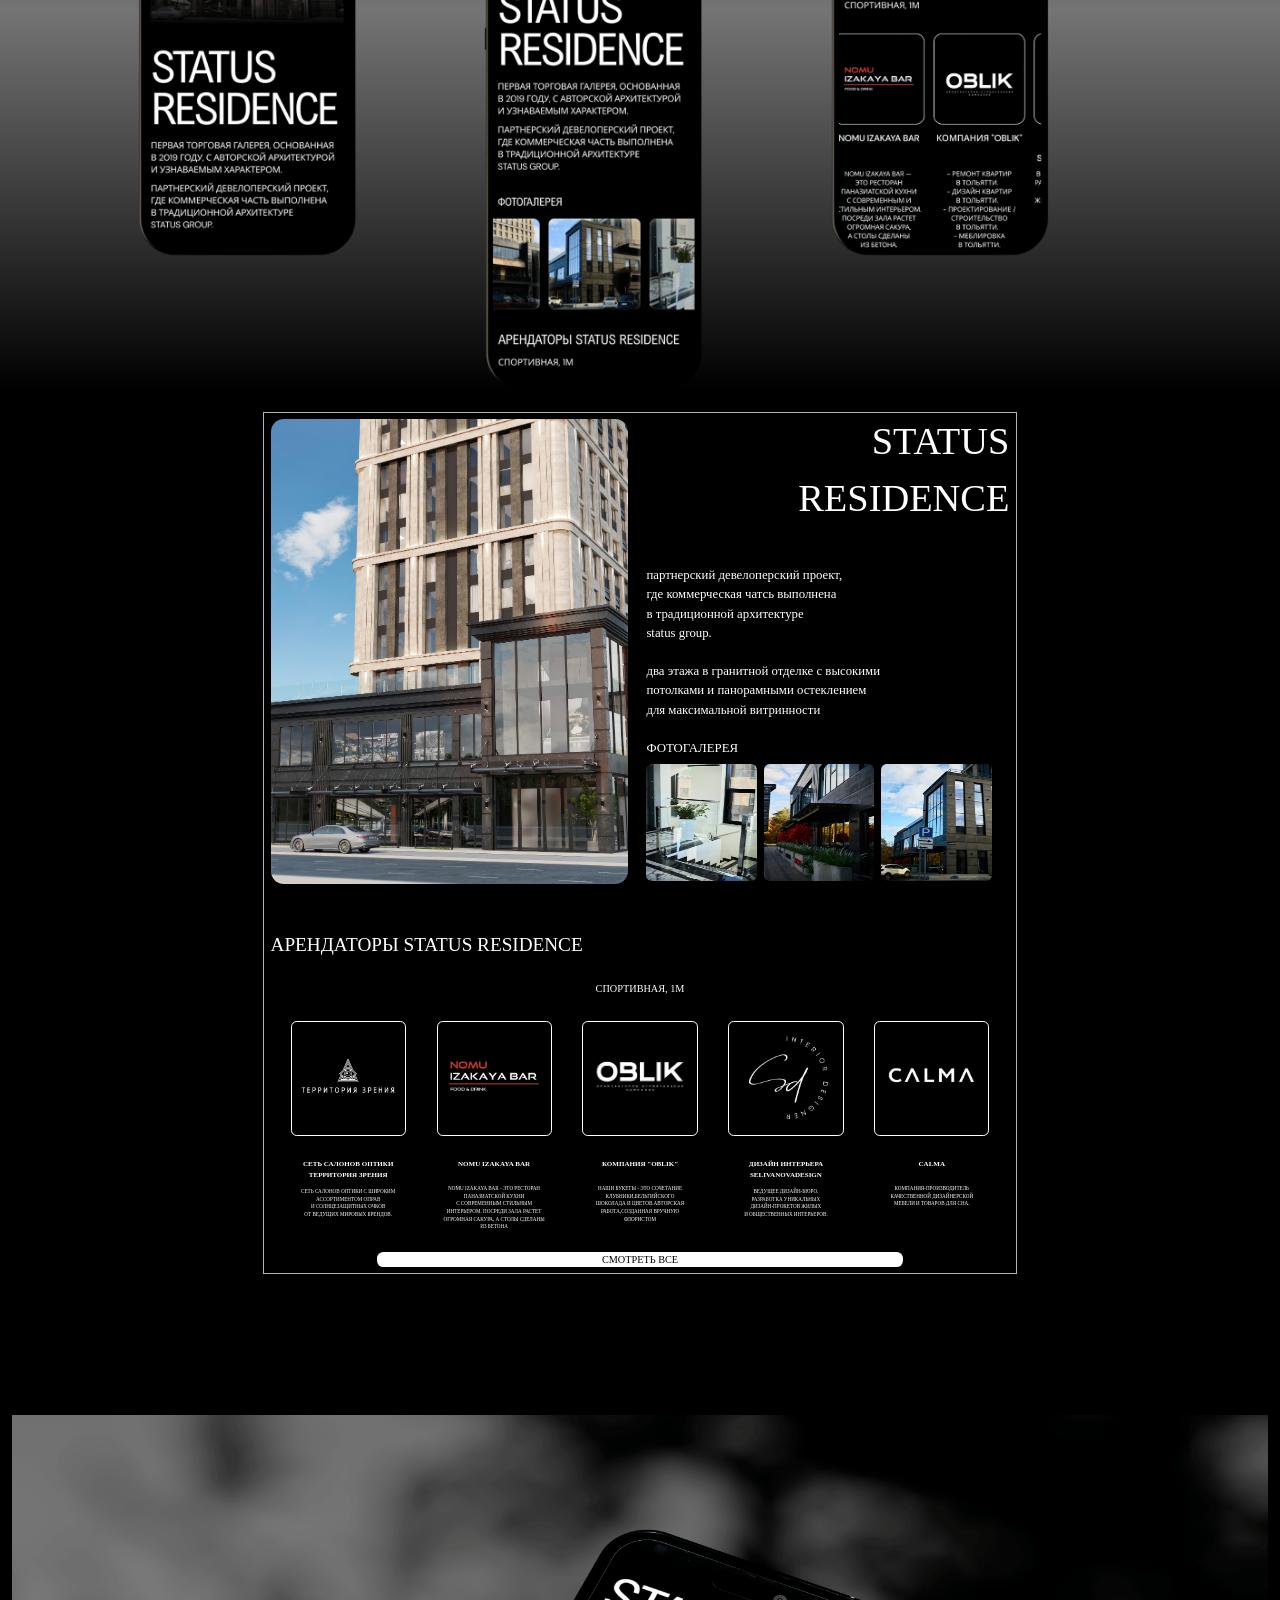
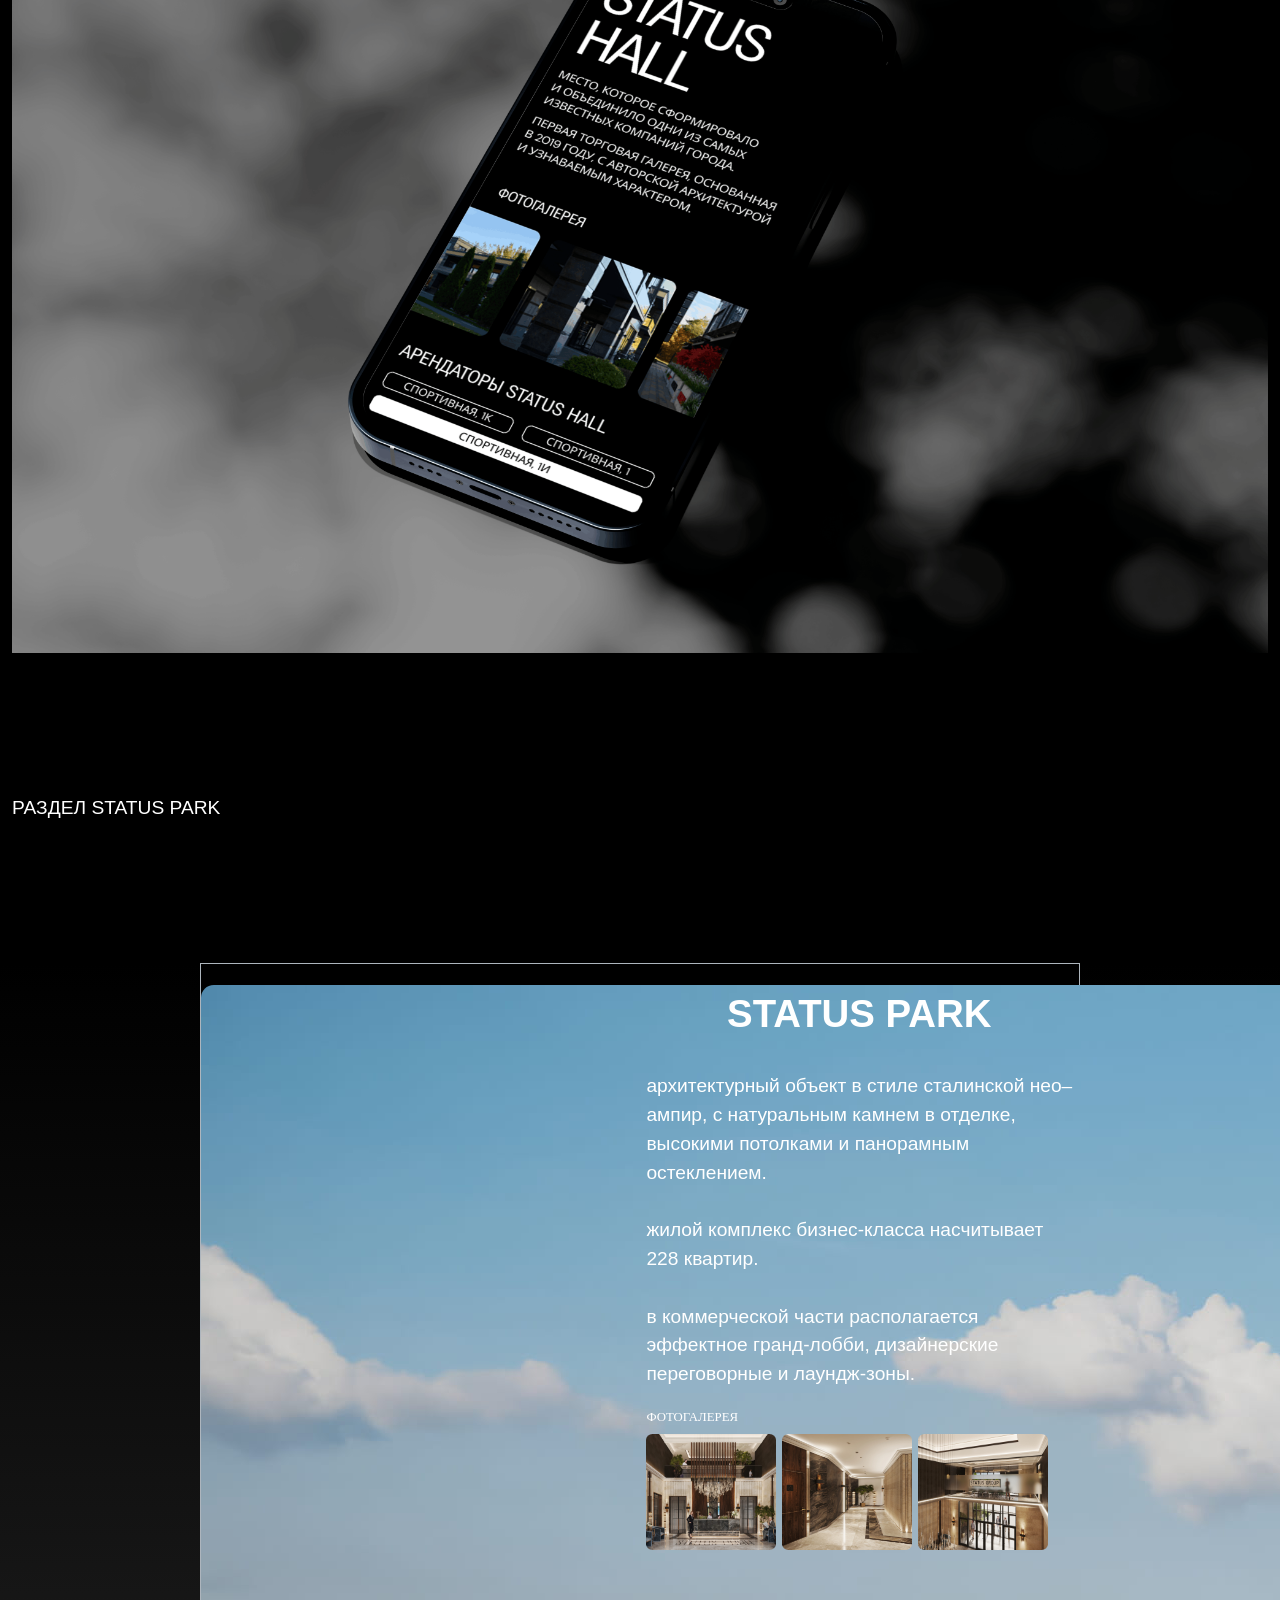
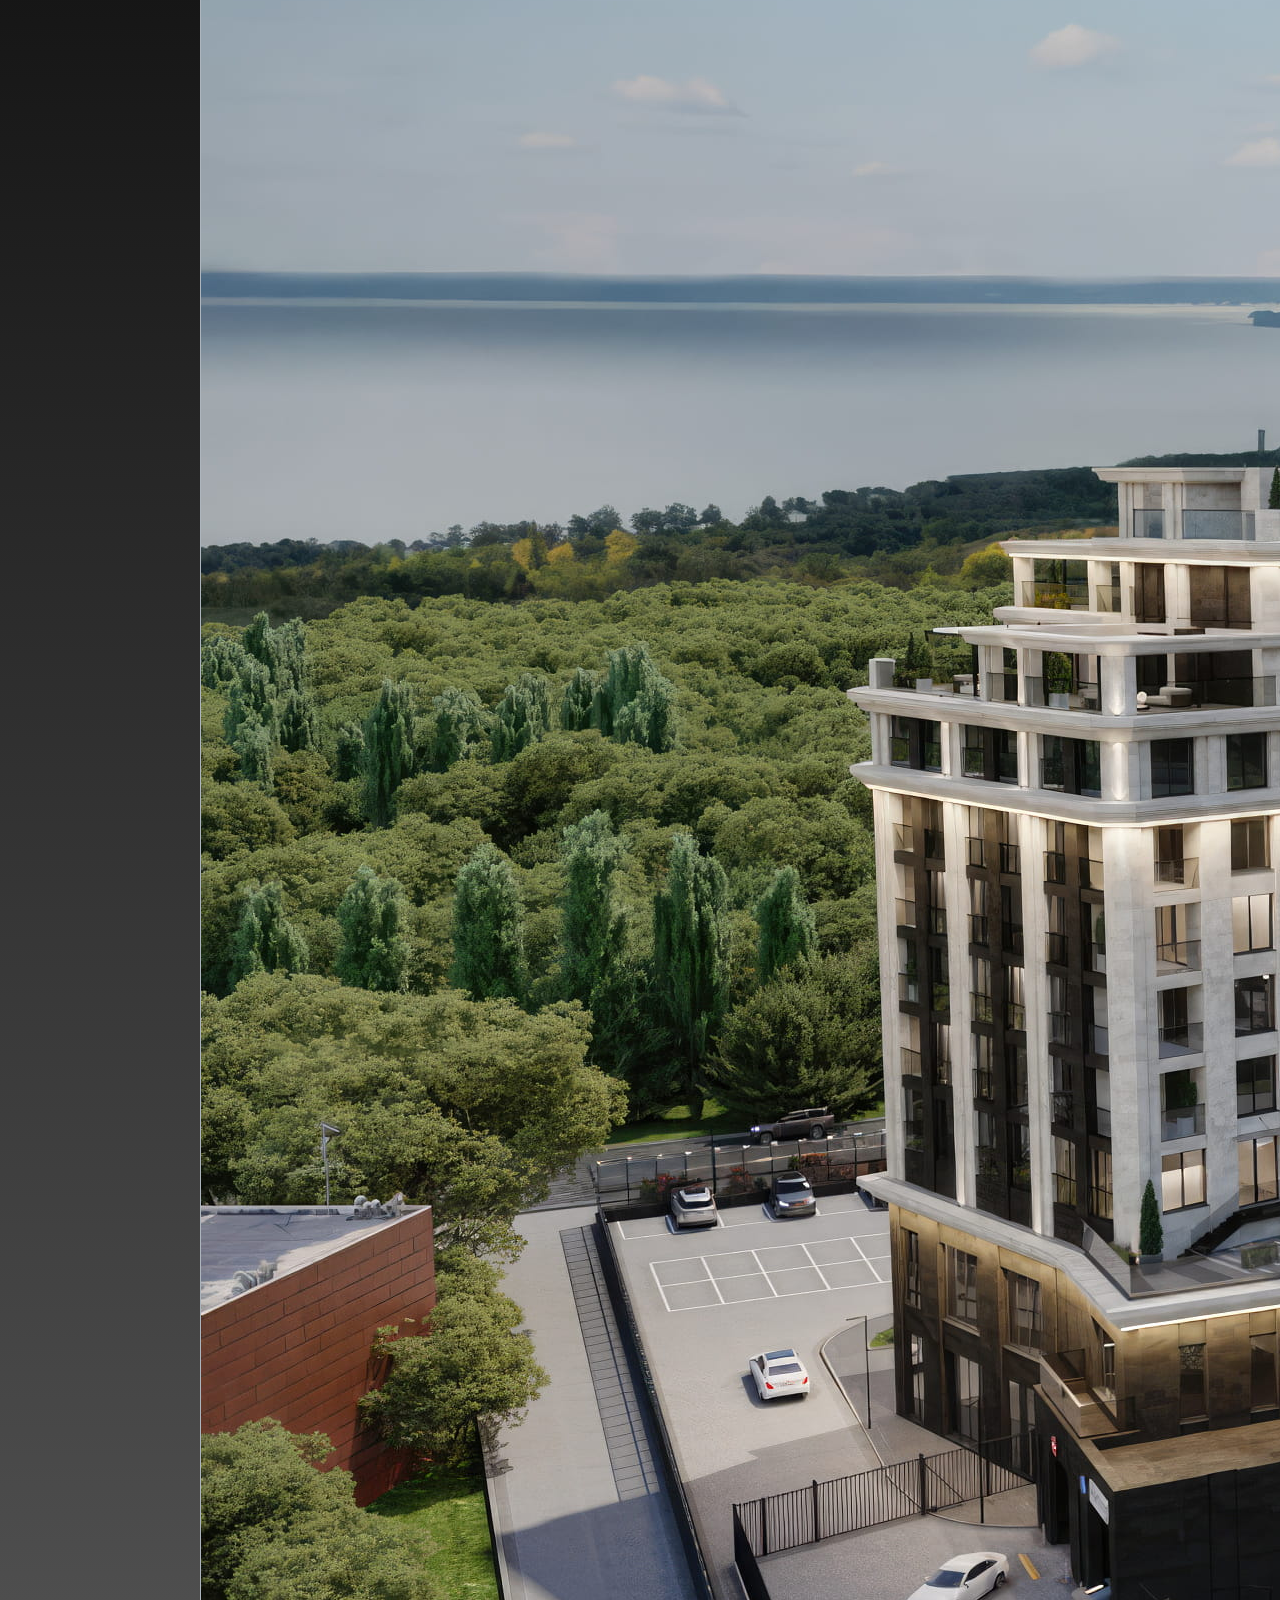
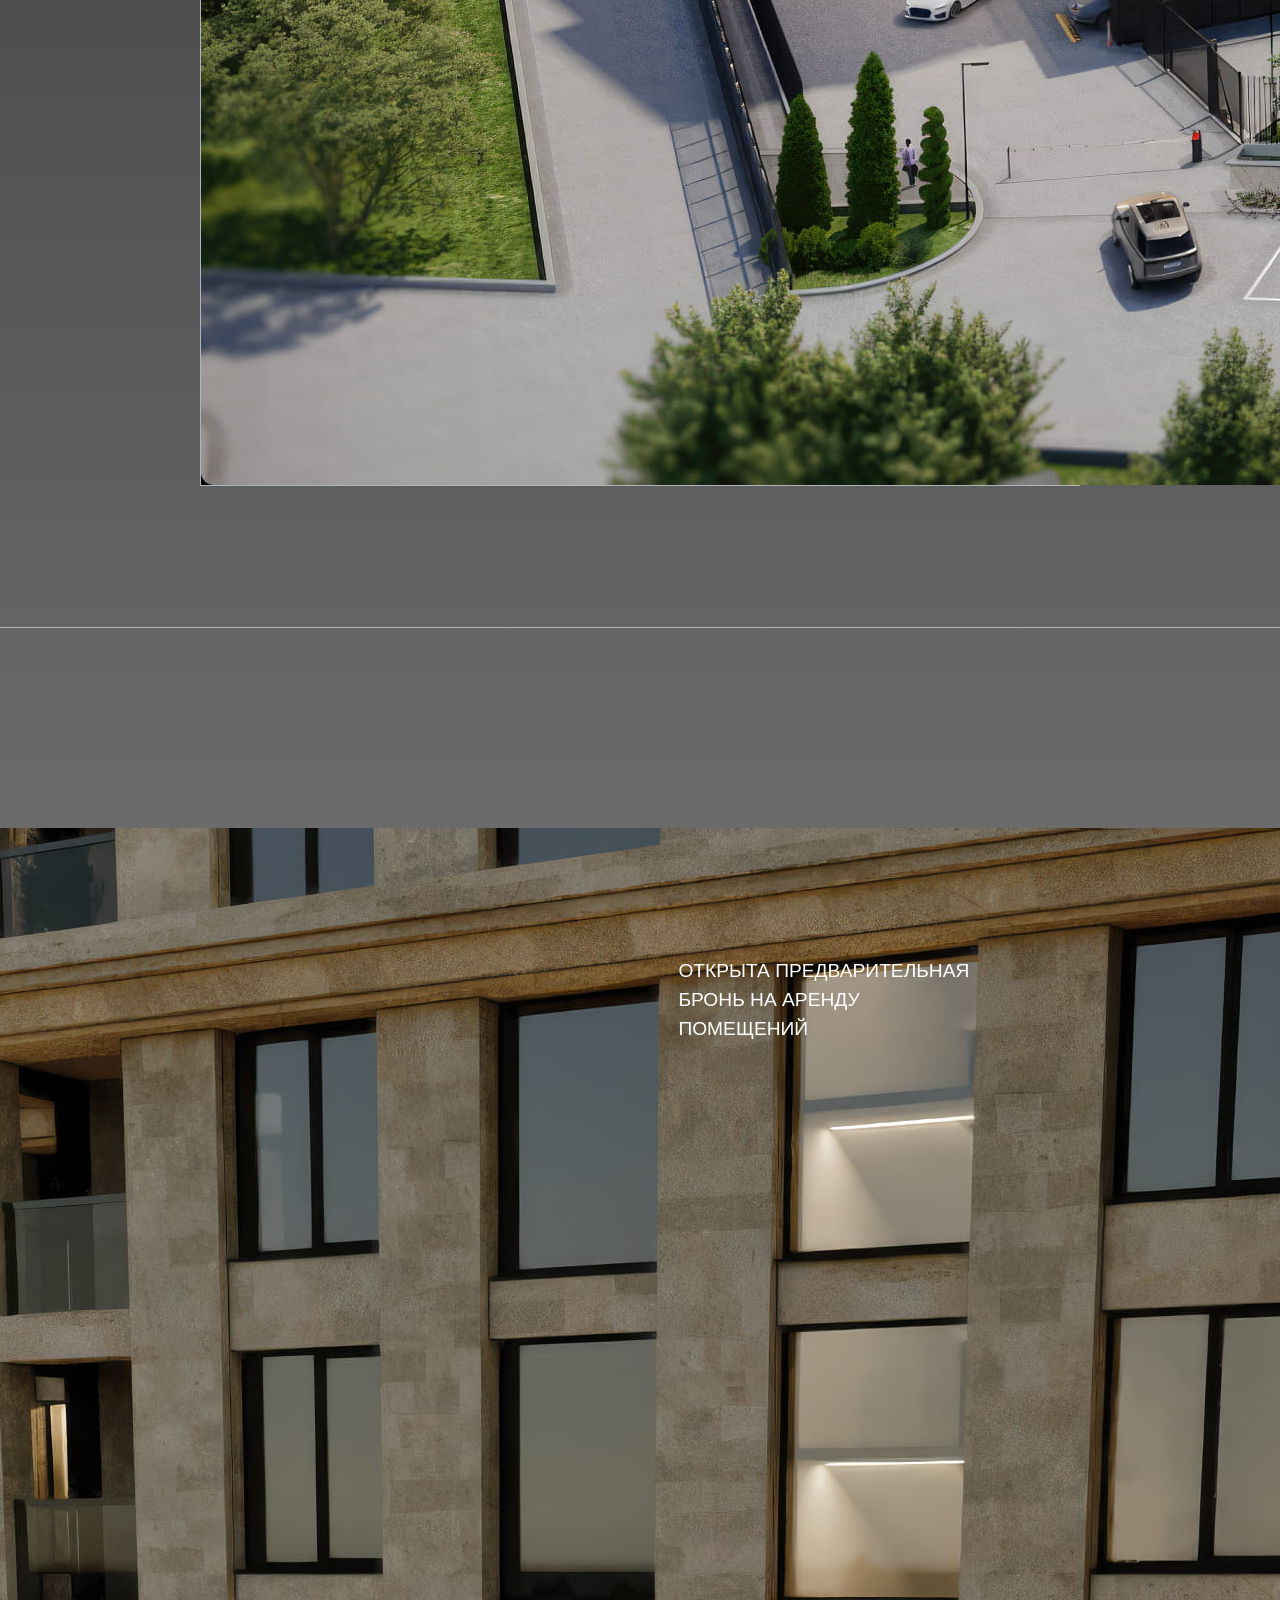
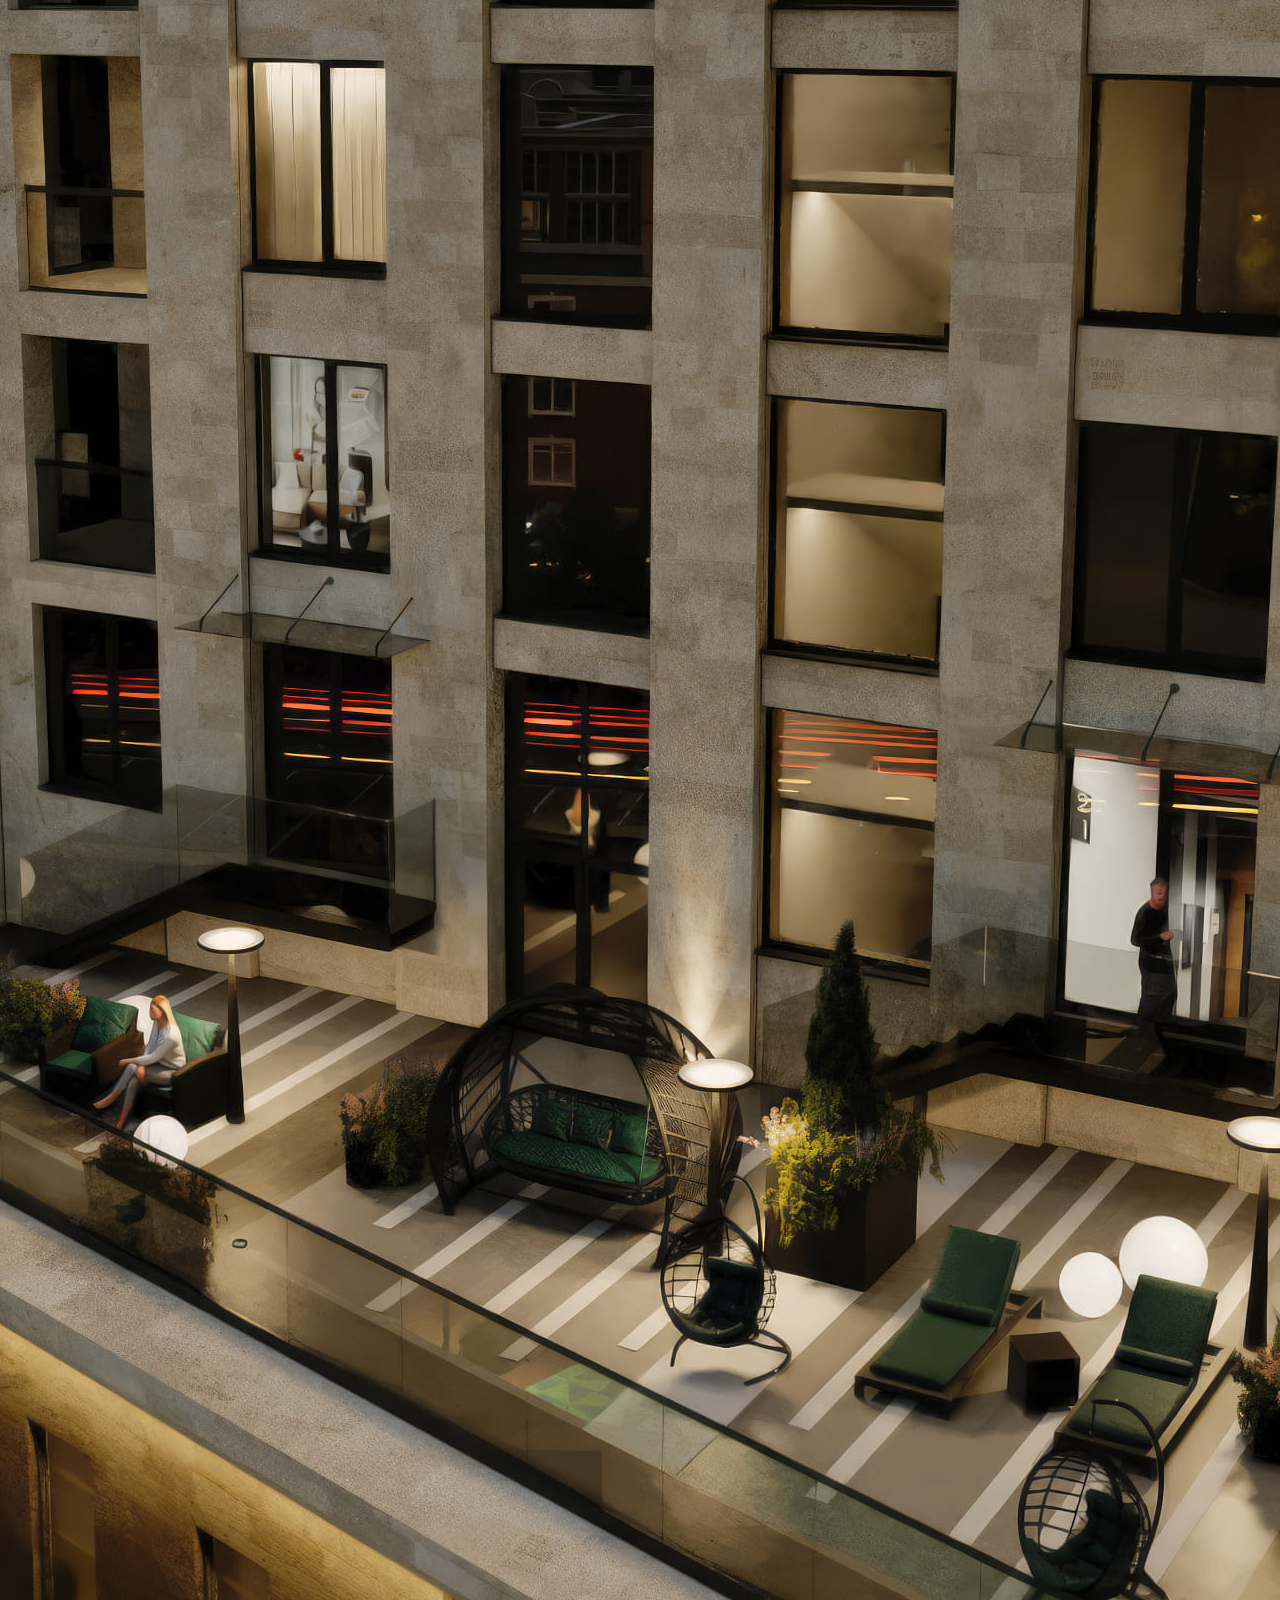
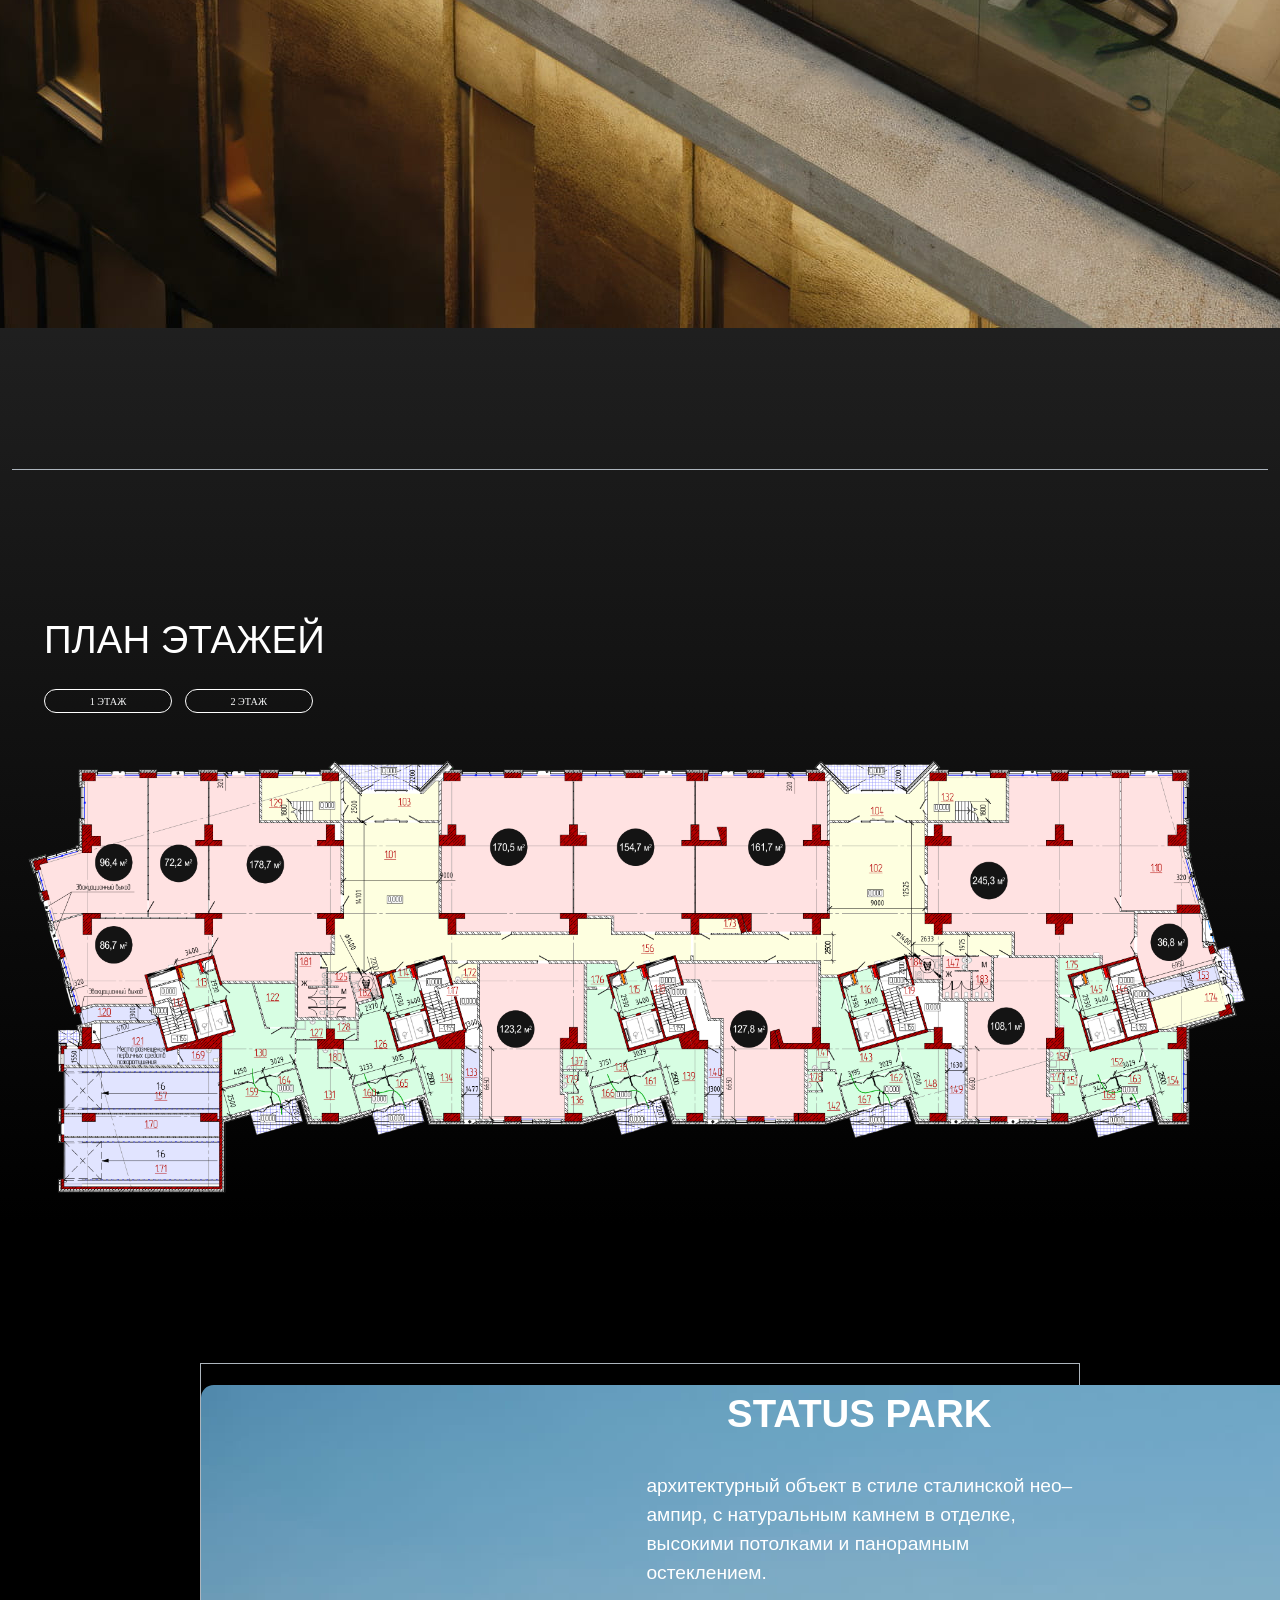
==== commit a2e41ece: "Add files via upload" ====
--- a/index.html
+++ b/index.html
@@ -289,13 +289,13 @@
             <div class="page-arendator-3 d-flex flex-column " style="border-top:solid 1px #adb5bd;">
                 <div class="d-flex otstup-1">
                 <div class="half1">
-                    <img src="img/foto-26.jpg" alt="" class="border-radius-1" style="width: 95%; height:34.7vw;margin-left:clamp(0.1vw, 1.5vw, 0.5vw); object-fit: cover; margin-top:clamp(0.1vw, 1.5vw, 0.5vw);">
+                    <img src="img/foto-26.jpg" alt="" class="border-radius-1 foto-26">
                 </div>
                 <div class="half2 flex-column">
                     <div class="text-center bmtext"><span class=" text-white unic"><b>STATUS PARK</b></span>
                 </div>
-                <span class="text-white unic btext " style="text-transform: lowercase;  margin-left: clamp(0.1vw, 1.5vw, 0.5vw);line-height: clamp(1vw, 1.5vw, 3vw)"><br>АРХИТЕКТУРНЫЙ ОБЪЕКТ В СТИЛЕ СТАЛИНСКОЙ НЕО–АМПИР, С НАТУРАЛЬНЫМ КАМНЕМ В ОТДЕЛКЕ, ВЫСОКИМИ ПОТОЛКАМИ И ПАНОРАМНЫМ ОСТЕКЛЕНИЕМ.<br><br>ЖИЛОЙ КОМПЛЕКС БИЗНЕС-КЛАССА НАСЧИТЫВАЕТ 228 КВАРТИР.<br><br>В КОММЕРЧЕСКОЙ ЧАСТИ РАСПОЛАГАЕТСЯ ЭФФЕКТНОЕ ГРАНД-ЛОББИ, ДИЗАЙНЕРСКИЕ ПЕРЕГОВОРНЫЕ И ЛАУНДЖ-ЗОНЫ.</span>
-                    <span class="text-white" style=" font-size: clamp(0.05vw, 1.5vw, 1vw); margin-left: clamp(0.1vw, 1.5vw, 0.5vw);"><BR>ФОТОГАЛЕРЕЯ</span>
+                <span class="text-white unic btext l-line" style="text-transform: lowercase;  margin-left: clamp(0.1vw, 1.5vw, 0.5vw);"><br>АРХИТЕКТУРНЫЙ ОБЪЕКТ В СТИЛЕ СТАЛИНСКОЙ НЕО–АМПИР, С НАТУРАЛЬНЫМ КАМНЕМ В ОТДЕЛКЕ, ВЫСОКИМИ ПОТОЛКАМИ И ПАНОРАМНЫМ ОСТЕКЛЕНИЕМ.<br><br>ЖИЛОЙ КОМПЛЕКС БИЗНЕС-КЛАССА НАСЧИТЫВАЕТ 228 КВАРТИР.<br><br>В КОММЕРЧЕСКОЙ ЧАСТИ РАСПОЛАГАЕТСЯ ЭФФЕКТНОЕ ГРАНД-ЛОББИ, ДИЗАЙНЕРСКИЕ ПЕРЕГОВОРНЫЕ И ЛАУНДЖ-ЗОНЫ.</span>
+                    <span class="text-white t" style="margin-left: clamp(0.1vw, 1.5vw, 0.5vw);"><BR>ФОТОГАЛЕРЕЯ</span>
                     <div class="d-flex" style="margin-top:clamp(0.1vw, 1.5vw, 0.5vw); margin-left: clamp(0.1vw, 1.5vw, 0.5vw);"><br>
                         <div class="foto" style="margin-right: clamp(0.1vw, 1.5vw, 0.5vw);"><img src="img/foto-27.jpg" class=" border-radius" style="width: 100%; height: 100%;" alt=""></div>
                         <div class="foto" style="margin-right: clamp(0.1vw, 1.5vw, 0.5vw);"><img src="img/foto-28.jpg" class=" border-radius" style="width: 100%; height: 100%;" alt=""></div>
@@ -308,16 +308,16 @@
                 
             </div>
              <div class="d-flex justify-content-center otstup" >
-            <div class="page-arendator-3 d-flex flex-column " style="border-top:solid 1px #adb5bd; height: 45vw;">
+            <div class="page-arendator-4 d-flex flex-column " style="border-top:solid 1px #adb5bd;">
                 <div class="d-flex otstup-0" style="margin-left:clamp(0.1vw, 3.0vw, 4.5vw);"><span class="text-white mtext">ВВОД В ЭКСПЛУАТАЦИЮ lll КВАРТАЛ 2026 Г.</span></div>
                 <div class="d-flex ">
                     
                 <div class="half1 otstup-1" style="margin-left:clamp(0.1vw, 2.5vw, 2.5vw);">
-                    <img src="img/foto-30.jpg" alt="" class="border-radius-1 otstup-1" style="width: 95%; height:20.7vw;margin-left:clamp(0.1vw, 1.5vw, 0.5vw); object-fit: cover; margin-top:clamp(0.1vw, 1.5vw, 0.5vw);">
+                    <img src="img/foto-30.jpg" alt="" class="border-radius-1 otstup-1 foto-30">
                 </div>
                 <div class="half2 flex-column otstup-05">
 
-                <span class="text-white unic btext " style="  margin-left: clamp(0.1vw, 1.5vw, 0.5vw);line-height: clamp(1vw, 2vw, 4vw)"><br>ОТКРЫТА ПРЕДВАРИТЕЛЬНАЯ<br> БРОНЬ НА АРЕНДУ<br>ПОМЕЩЕНИЙ</span>
+                <span class="text-white unic btext l-line" style="  margin-left: clamp(0.1vw, 1.5vw, 0.5vw);"><br>ОТКРЫТА ПРЕДВАРИТЕЛЬНАЯ<br> БРОНЬ НА АРЕНДУ<br>ПОМЕЩЕНИЙ</span>
                     
                 </div>
                 </div>
@@ -327,7 +327,7 @@
             </div>
 
         <div class="d-flex justify-content-center otstup" >
-            <div class="page-arendator-3 d-flex flex-column " style="border-top:solid 1px #adb5bd; height: 45vw;">
+            <div class="page-arendator-5 d-flex flex-column " style="border-top:solid 1px #adb5bd;">
                 <div class="d-flex" style="width: 100%;">
                     <span class="text-white unic bmtext otstup-05" style="margin-left:clamp(0.1vw, 2.5vw, 2.5vw);">ПЛАН ЭТАЖЕЙ</span>
                 </div>
@@ -336,7 +336,7 @@
                     <button type="button" class="btn  btn btn-outline-light rounded-rectangle-1 border-radius-1 ltext" style="--bs-btn-padding-y: .25rem; --bs-btn-padding-x: .5rem; --bs-btn-font-size: 1.75rem; margin-left: clamp(0.5vw, 1vw, 2vw);" data-bs-toggle="button">2 ЭТАЖ</button>
                 </div>
                 <div class="d-flex">
-                    <img src="img/foto-31.png" class="img-fluid otstup-1" alt="">
+                    <img src="img/foto-31.png" class="img-fluid otstup-1 foto-31" alt="">
                 </div>
             </div>
         </div>
@@ -346,13 +346,13 @@
             <div class="page-arendator-3 d-flex flex-column " style="border-top:solid 1px #adb5bd;">
                 <div class="d-flex otstup-1">
                 <div class="half1">
-                    <img src="img/foto-26.jpg" alt="" class="border-radius-1" style="width: 95%; height:34.7vw;margin-left:clamp(0.1vw, 1.5vw, 0.5vw); object-fit: cover; margin-top:clamp(0.1vw, 1.5vw, 0.5vw);">
+                    <img src="img/foto-26.jpg" alt="" class="border-radius-1 foto-26">
                 </div>
                 <div class="half2 flex-column">
                     <div class="text-center bmtext"><span class=" text-white unic"><b>STATUS PARK</b></span>
                 </div>
-                <span class="text-white unic btext " style="text-transform: lowercase;  margin-left: clamp(0.1vw, 1.5vw, 0.5vw);line-height: clamp(1vw, 1.5vw, 3vw)"><br>АРХИТЕКТУРНЫЙ ОБЪЕКТ В СТИЛЕ СТАЛИНСКОЙ НЕО–АМПИР, С НАТУРАЛЬНЫМ КАМНЕМ В ОТДЕЛКЕ, ВЫСОКИМИ ПОТОЛКАМИ И ПАНОРАМНЫМ ОСТЕКЛЕНИЕМ.<br><br>ЖИЛОЙ КОМПЛЕКС БИЗНЕС-КЛАССА НАСЧИТЫВАЕТ 228 КВАРТИР.<br><br>В КОММЕРЧЕСКОЙ ЧАСТИ РАСПОЛАГАЕТСЯ ЭФФЕКТНОЕ ГРАНД-ЛОББИ, ДИЗАЙНЕРСКИЕ ПЕРЕГОВОРНЫЕ И ЛАУНДЖ-ЗОНЫ.</span>
-                    <span class="text-white" style=" font-size: clamp(0.05vw, 1.5vw, 1vw); margin-left: clamp(0.1vw, 1.5vw, 0.5vw);"><BR>ФОТОГАЛЕРЕЯ</span>
+                <span class="text-white unic btext l-line" style="text-transform: lowercase;  margin-left: clamp(0.1vw, 1.5vw, 0.5vw);"><br>АРХИТЕКТУРНЫЙ ОБЪЕКТ В СТИЛЕ СТАЛИНСКОЙ НЕО–АМПИР, С НАТУРАЛЬНЫМ КАМНЕМ В ОТДЕЛКЕ, ВЫСОКИМИ ПОТОЛКАМИ И ПАНОРАМНЫМ ОСТЕКЛЕНИЕМ.<br><br>ЖИЛОЙ КОМПЛЕКС БИЗНЕС-КЛАССА НАСЧИТЫВАЕТ 228 КВАРТИР.<br><br>В КОММЕРЧЕСКОЙ ЧАСТИ РАСПОЛАГАЕТСЯ ЭФФЕКТНОЕ ГРАНД-ЛОББИ, ДИЗАЙНЕРСКИЕ ПЕРЕГОВОРНЫЕ И ЛАУНДЖ-ЗОНЫ.</span>
+                    <span class="text-white t" style="margin-left: clamp(0.1vw, 1.5vw, 0.5vw);"><BR>ФОТОГАЛЕРЕЯ</span>
                     <div class="d-flex" style="margin-top:clamp(0.1vw, 1.5vw, 0.5vw); margin-left: clamp(0.1vw, 1.5vw, 0.5vw);"><br>
                         <div class="foto" style="margin-right: clamp(0.1vw, 1.5vw, 0.5vw);"><img src="img/foto-27.jpg" class=" border-radius" style="width: 100%; height: 100%;" alt=""></div>
                         <div class="foto" style="margin-right: clamp(0.1vw, 1.5vw, 0.5vw);"><img src="img/foto-28.jpg" class=" border-radius" style="width: 100%; height: 100%;" alt=""></div>
@@ -364,11 +364,11 @@
                 <div class="d-flex ">
                     
                 <div class="half1 otstup-1" style="margin-left:clamp(0.1vw, 2.5vw, 2.5vw);">
-                    <img src="img/foto-30.jpg" alt="" class="border-radius-1 otstup-1" style="width: 95%; height:20.7vw;margin-left:clamp(0.1vw, 1.5vw, 0.5vw); object-fit: cover; margin-top:clamp(0.1vw, 1.5vw, 0.5vw);">
+                    <img src="img/foto-30.jpg" alt="" class="border-radius-1 otstup-1 foto-30">
                 </div>
                 <div class="half2 flex-column otstup-05">
 
-                <span class="text-white unic btext " style="  margin-left: clamp(0.1vw, 1.5vw, 0.5vw);line-height: clamp(1vw, 2vw, 4vw)"><br>ОТКРЫТА ПРЕДВАРИТЕЛЬНАЯ<br> БРОНЬ НА АРЕНДУ<br>ПОМЕЩЕНИЙ</span>
+                <span class="text-white unic btext l-line" style="margin-left: clamp(0.1vw, 1.5vw, 0.5vw);"><br>ОТКРЫТА ПРЕДВАРИТЕЛЬНАЯ<br> БРОНЬ НА АРЕНДУ<br>ПОМЕЩЕНИЙ</span>
                     
                 </div>
                 </div>
@@ -380,7 +380,7 @@
                     <button type="button" class="btn  btn btn-outline-light rounded-rectangle-1 border-radius-1 ltext" style="--bs-btn-padding-y: .25rem; --bs-btn-padding-x: .5rem; --bs-btn-font-size: 1.75rem; margin-left: clamp(0.5vw, 1vw, 2vw);" data-bs-toggle="button">2 ЭТАЖ</button>
                 </div>
                 <div class="d-flex">
-                    <img src="img/foto-31.png" class="img-fluid otstup-1" alt="">
+                    <img src="img/foto-31.png" class="img-fluid otstup-1 foto-31" alt="">
                 </div>
             <div class="row justify-content-center otstup-1">
                 <div class="col-11">
@@ -398,7 +398,7 @@
                         <input type="email" class="form-control bg-black w-75 text-white otstup-1 ltext" style="border: none; border-bottom:1px solid white; border-radius: 0%;" id="exampleFormControlInput1" placeholder="ЭЛЕКТРОННАЯ ПОЧТА">
                         <input type="tel" class="form-control bg-black w-75 text-white otstup-1 ltext" style="border: none; border-bottom:1px solid white; border-radius: 0%;" id="exampleFormControlInput1" placeholder="НОМЕР ТЕЛЕФОНА">
                         
-                        <div class="form-check otstup-1 align-items-center">
+                        <div class=" form-check otstup-1 align-items-center mll">
                             <input class="form-check-input  bg-black" style="border-radius:0%; width: 0,5vw; height: 0,5vw;"  type="checkbox" value="" id="flexCheckDefault">
                             <label class="form-check-label" for="flexCheckDefault">
                              <span class="text-white lltext" >НАЖИМАЯ ЭТУ КНОПКУ ВЫ ДАЕТЕ СОГЛАСИЕ НА ОБРАБОТКУ ПЕРСОНАЛЬНЫХ ДАННЫХ</span>   
@@ -406,7 +406,7 @@
                         </div>
                         
                         
-                        <button type="button" class="btn btn-outline-light rounded-rectangle-1 border-radius-2 ltext otstup-1 w-75" style="margin-left: clamp(0.5vw, 1vw, 2vw);" >ПОДАТЬ ЗАЯВКУ</button>
+                        <button type="button" class="btn btn-outline-light rounded-rectangle-1 border-radius-2 ltext otstup-1 w-75 align-items-center" style="margin-left: clamp(0.5vw, 1vw, 2vw);" >ПОДАТЬ ЗАЯВКУ</button>
                     </div>    
                     </form>
                     
@@ -414,7 +414,7 @@
                 
                 <div class="half2  flex-column">
                     <span class="text-white ltext">КАК ПРОЕХАТЬ</span>
-                    <div class="d-flex"><img src="img/foto-32.png" class="img-fluid border-radius-1 otstup-1" style="width: 30vw; height: 16vw;" alt=""></div>
+                    <div class="d-flex"><img src="img/foto-32.png" class="img-fluid border-radius-1 otstup-1-1-1 foto-32" alt=""></div>
                 </div>
                 </div>
                 <div class="row justify-content-center otstup-1">
@@ -423,10 +423,10 @@
                     </div>
                 </div>
                 <div class="d-flex w-100 d-inline">
-                    <div class="d-flex" style="width: 12%; margin-left: clamp(1vw, 2.5vw, 3vw);height: 6vw;">
-                        <img src="img/foto-33.png" class="img-fluid" style="" alt="">
-                    </div>
-                    <div class="d-flex text-white lltext" style=" line-height: clamp(1vw, 1.5vw, 2vw); width: 38%;">
+                    <div class="d-flexxx">
+                        <img src="img/foto-33.png" class="img-fluid foto-33"alt="">
+                    </div>
+                    <div class="d-flex text-white lltext ll-line" style="width: 38%;">
                         <span>
                             <a href="#главная">ГЛАВНАЯ</a>
                             <a href="#statushall"><br>STATUS HALL</a>
@@ -439,10 +439,10 @@
                     <div class="d-flex flex-column w-50 align-items-center">
                         <button type="button" class="btn btn-outline-light rounded-rectangle-1 border-radius-2 lltext otstup-1 w-75" style="margin-left: clamp(0.5vw, 1vw, 2vw);">ОБРАТНЫЙ ЗВОНОК</button>
                         <div class="d-flex">
-                            <a href="" class="otstup-1" style="width: 2vw; height: 2vw;">
-                                <img src="img/foto-34.png" class="img-fluid" alt="">
+                            <a href="" class="otstup-1 aa">
+                                <img src="img/foto-34.png" class="img-fluid " alt="">
                             </a>
-                            <a href="" class="otstup-1" style="width: 2vw; height: 2vw; margin-left: clamp(1vw, 2.5vw, 3vw);height: 6vw;">
+                            <a href="" class="otstup-1 aaa">
                                 <img src="img/foto-35.png" class="img-fluid" alt="">
                             </a>
                         </div>
--- a/css/style.css
+++ b/css/style.css
@@ -71,7 +71,7 @@
 }
 .quorte-2
 {
-  
+  margin: clamp(1vw, 1.2vw, 2vw);
   border: solid 1px white;
   width: 9vw;
   height: 9vw;
@@ -179,6 +179,10 @@
 }
 .t{
   font-size: clamp(0.05vw, 1.5vw, 1vw);
+}
+.tt
+{
+  font-size: clamp(1vw, 3vw, 4vw );
 }
 .foto-13
 {
@@ -259,6 +263,17 @@
   display: flex;
   justify-content:center;
 }
+.height51
+{
+  height: 51vw;
+}
+.foto-15
+{
+  width: 95%; 
+  height:36.3vw;
+  margin-left:clamp(0.1vw, 1.5vw, 0.5vw); 
+  object-fit: cover; margin-top:clamp(0.1vw, 1.5vw, 0.5vw);
+}
 
 @media (max-width: 460px) {
   .foto-3
@@ -313,6 +328,10 @@
 .tablet
 {
   height: 80vw;
+}
+.height51
+{
+  height: 94.5vw;
 }
 .page-arendator
 {
@@ -325,17 +344,19 @@
 .imgcontainer-1 {
   position: relative;
   display: inline-block;
-  width: 100%;
+  width: 200%;
   height: auto;
   margin: 20px auto 0px; 
-}
+  transform: translate(-25%,-17%);
+}
+
 
 .innerimg {
   position: absolute;
   top: 50%;
   left: 50%;
-  transform: translate(-50%, -47%); 
-  width:clamp(46%,11vh,45%);
+  transform: translate(-50%, -44%); 
+  width:47.5%;
   max-width: 50%; 
 }
 
@@ -359,6 +380,13 @@
   width: 16.5vw;
   height: 16.5vw;
 }
+.quorte-2
+{
+  margin: 2px;
+  border: solid 1px white;
+  width: 14.5vw;
+  height: 14.5vw;
+}
 .t{
   font-size: 2vw;
   line-height: 2.3vw;
@@ -407,7 +435,34 @@
   width: 50%;
   margin-left:50vw;
 }
-}
+.page-arendator-2
+{
+  background-color: black;
+  width: 95%;
+  border-left: solid 1px #adb5bd;
+  border-right: solid 1px #adb5bd; 
+  border-bottom: solid 1px #adb5bd;
+}
+.foto-15
+{
+  width: 95%; 
+  height:53.7vw;
+  margin-left:clamp(0.1vw, 1.5vw, 0.5vw); 
+  object-fit: cover; margin-top:clamp(0.1vw, 1.5vw, 0.5vw);
+}
+.tt
+{
+  font-size: 4vw;
+}
+.viem
+{
+  width: 70%;
+  background: white;
+  height: 7vw;
+
+}
+}
+
 
 /* @media (max-width: 375px) {
   
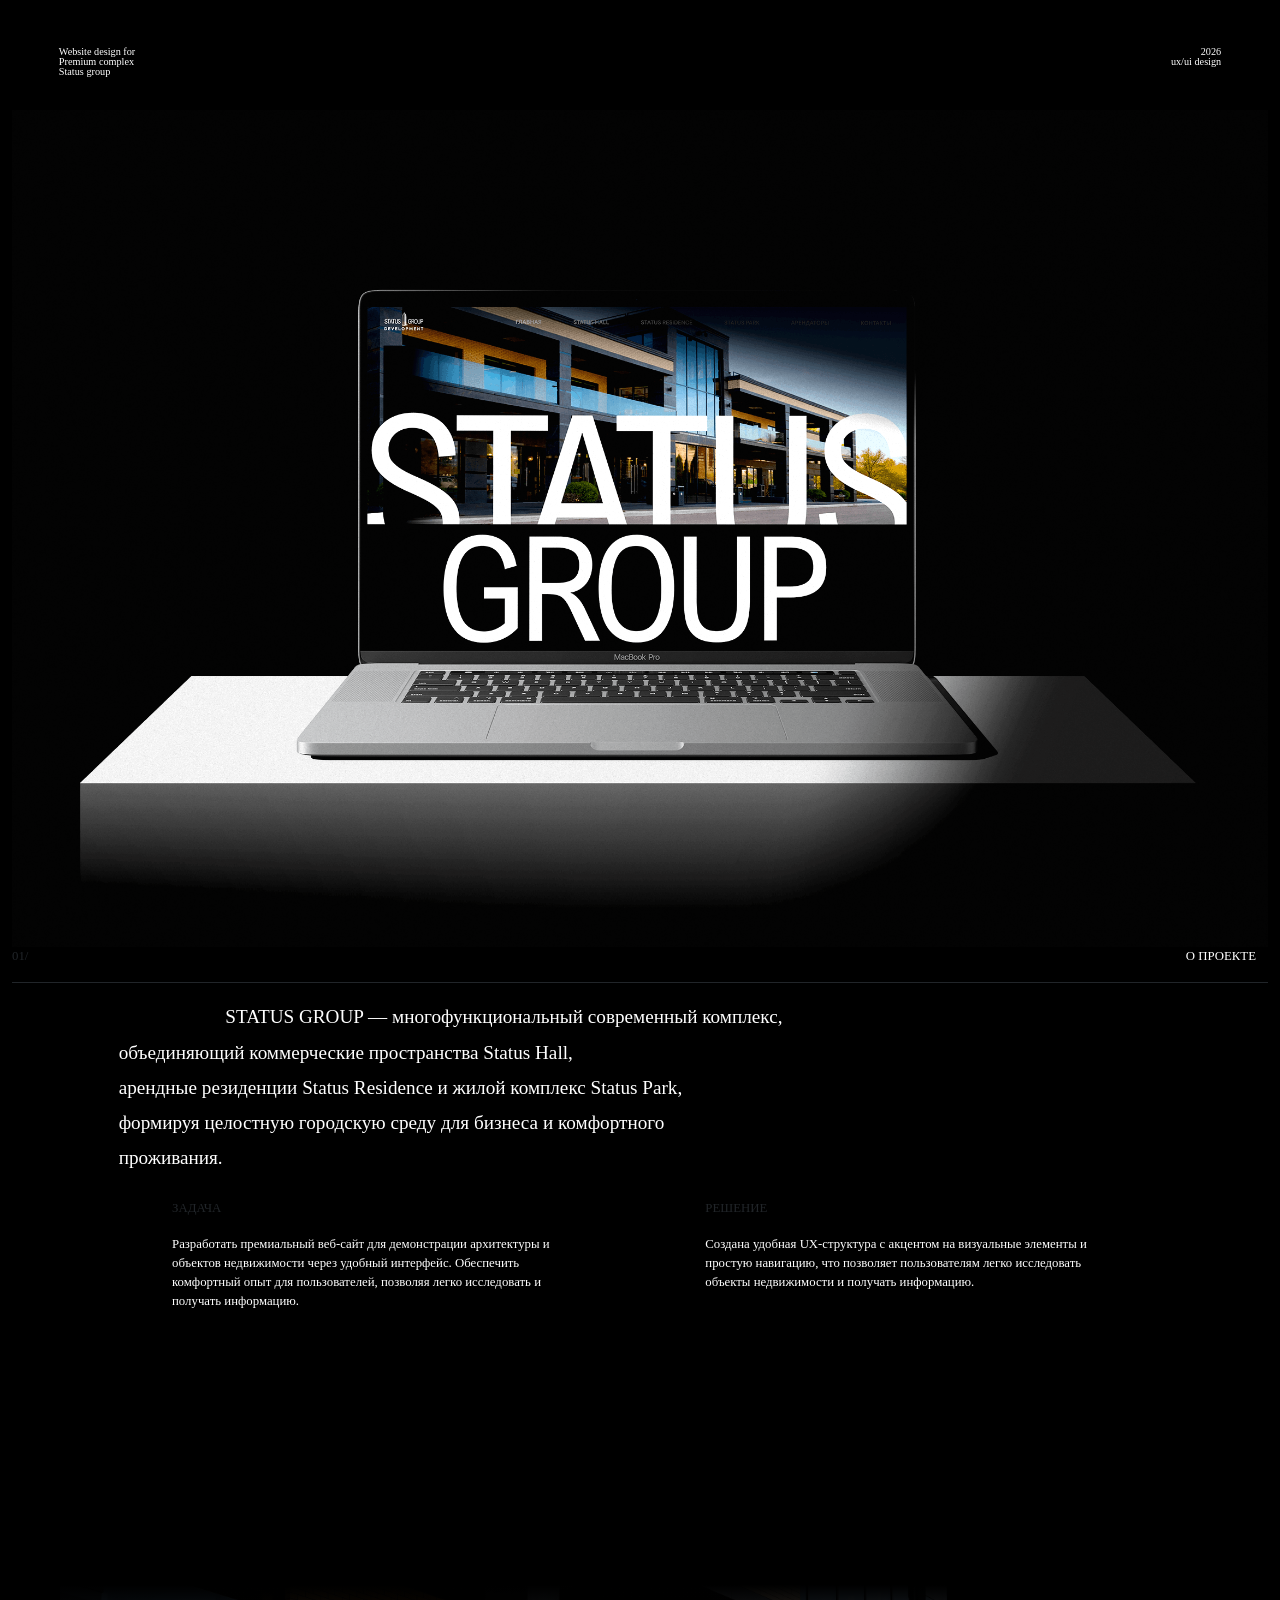
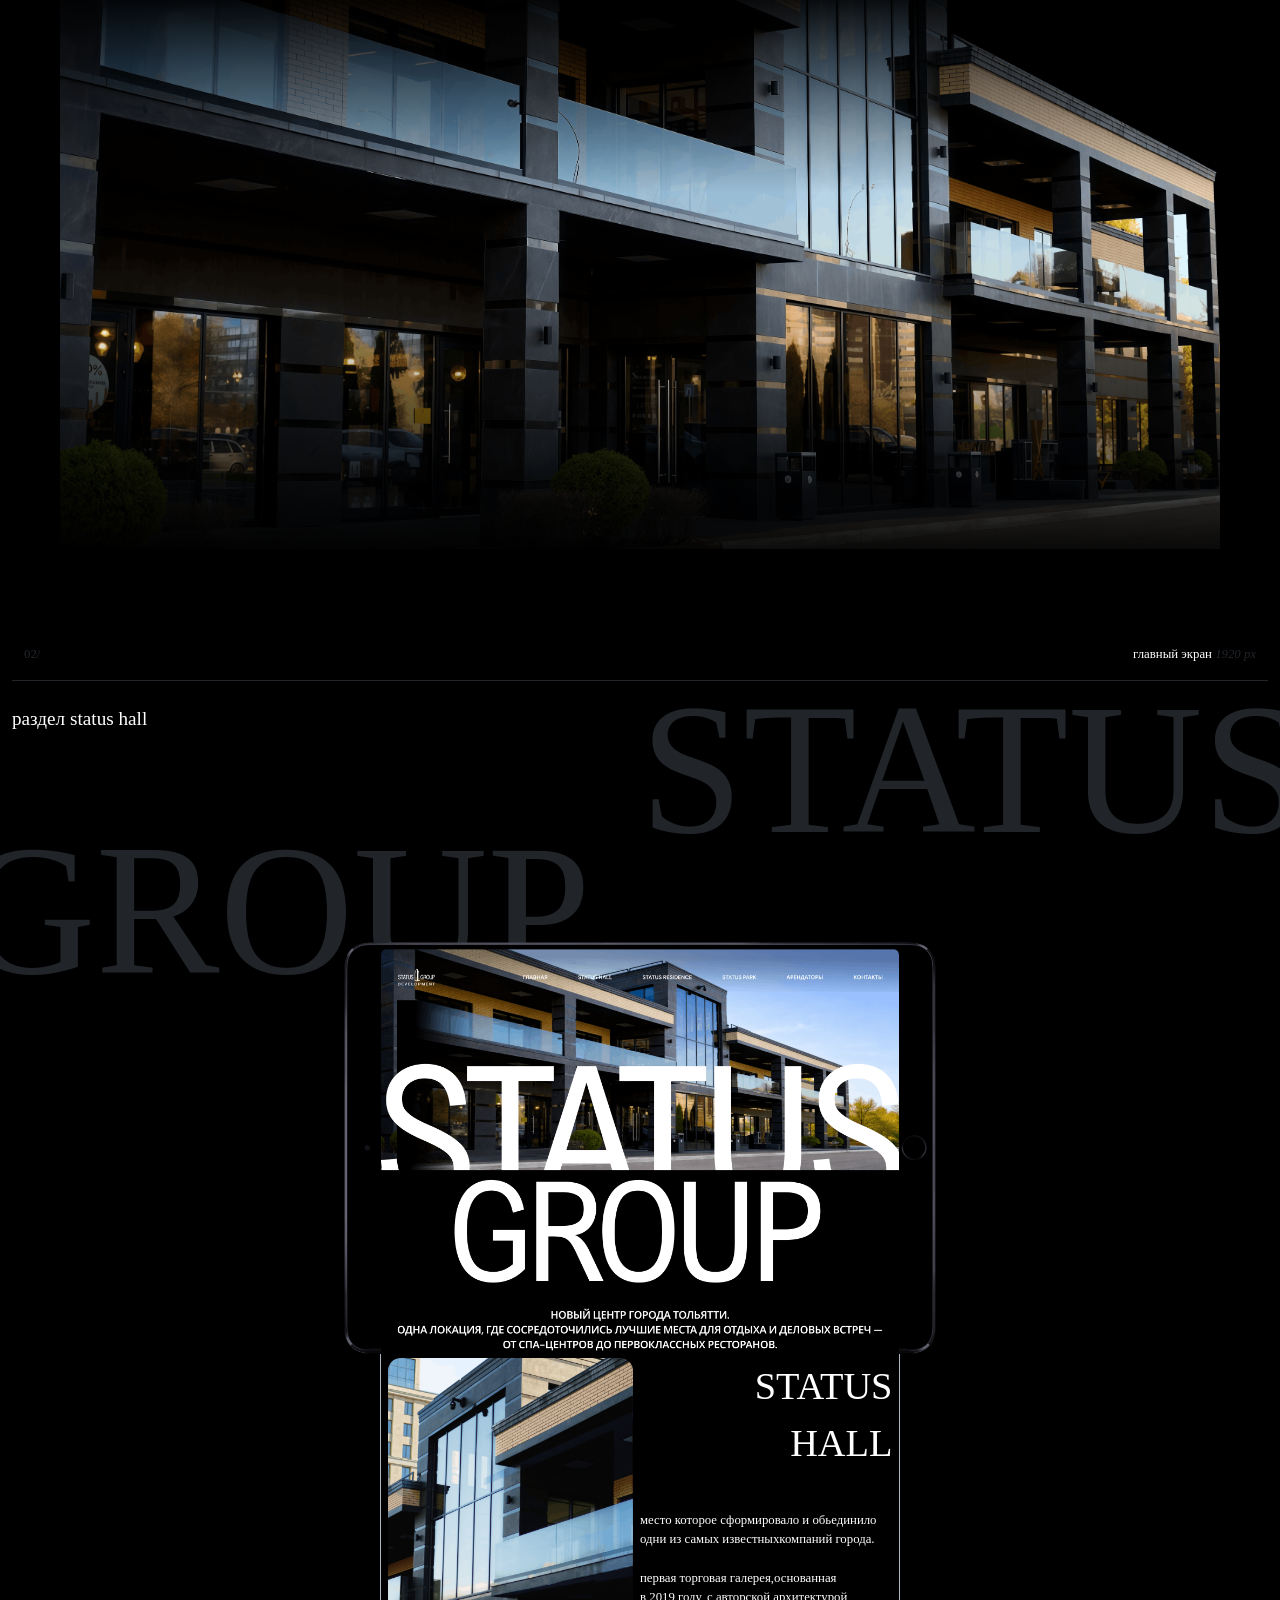
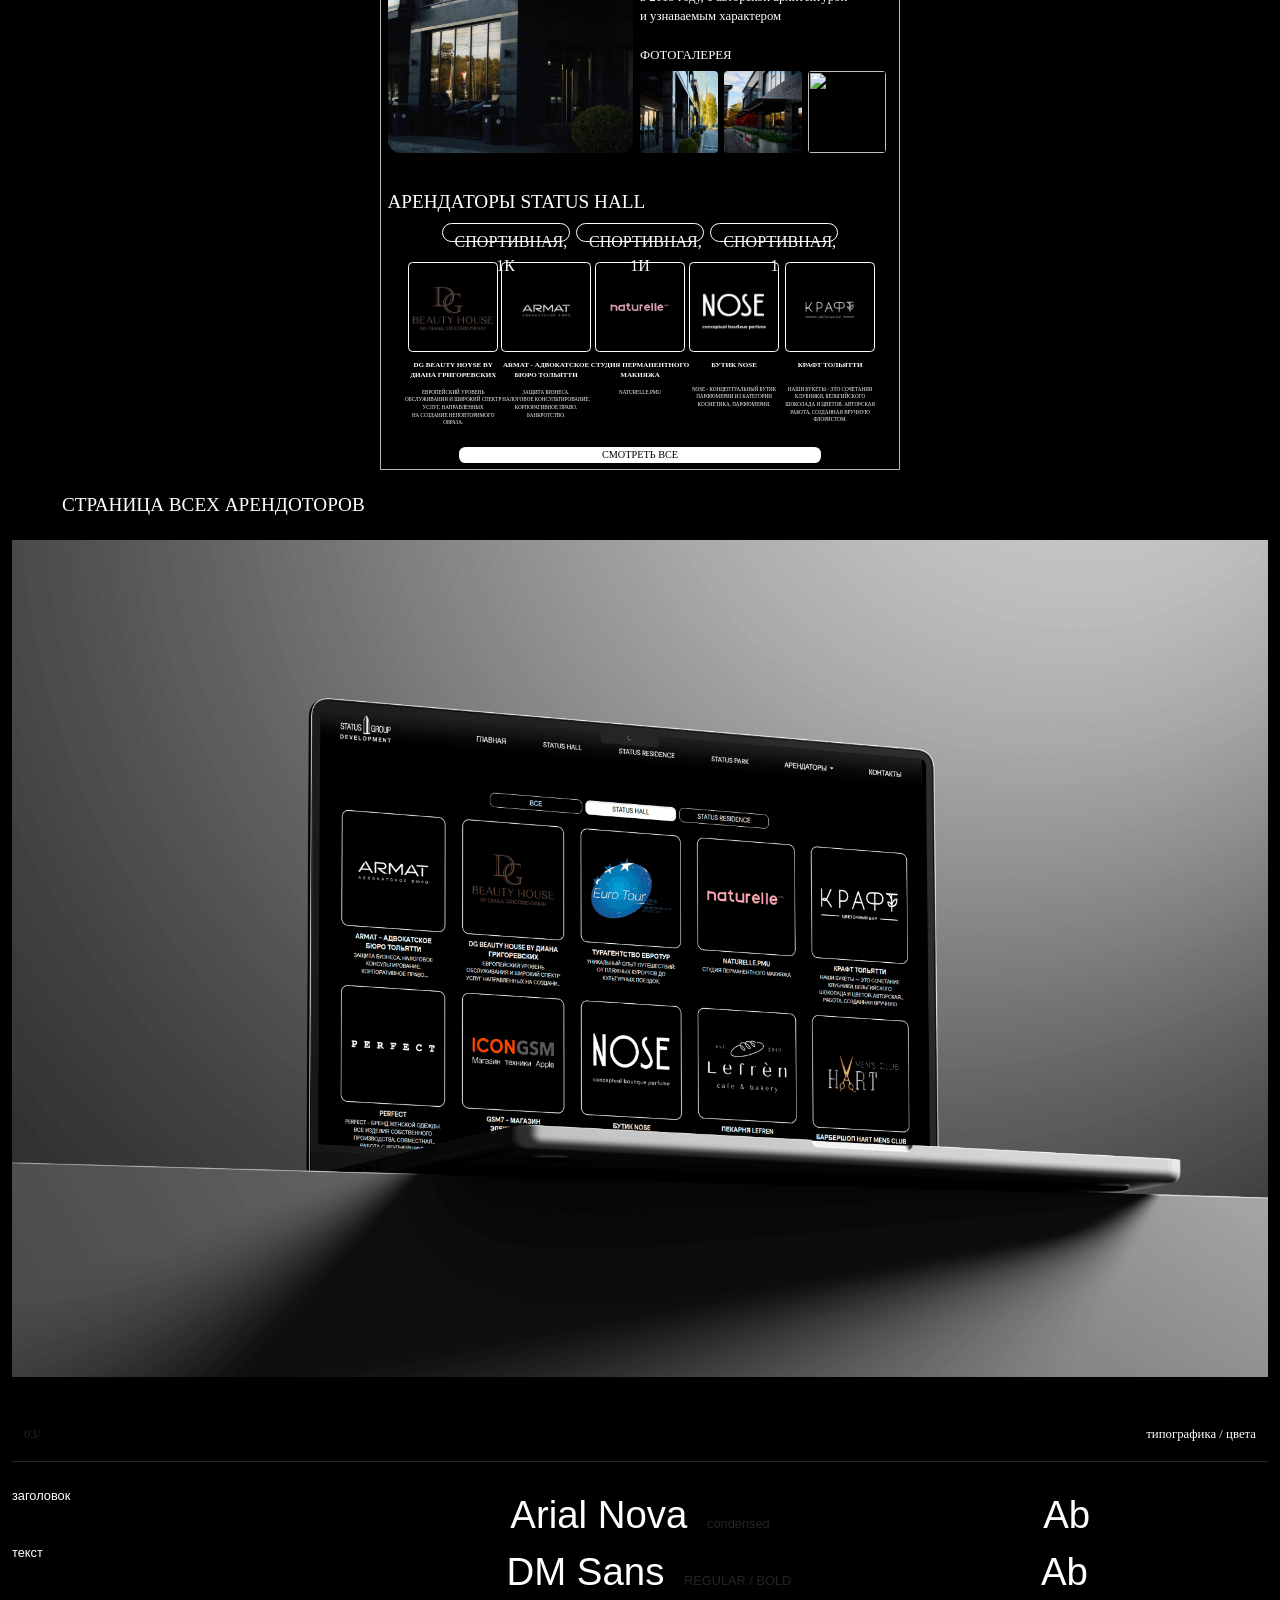
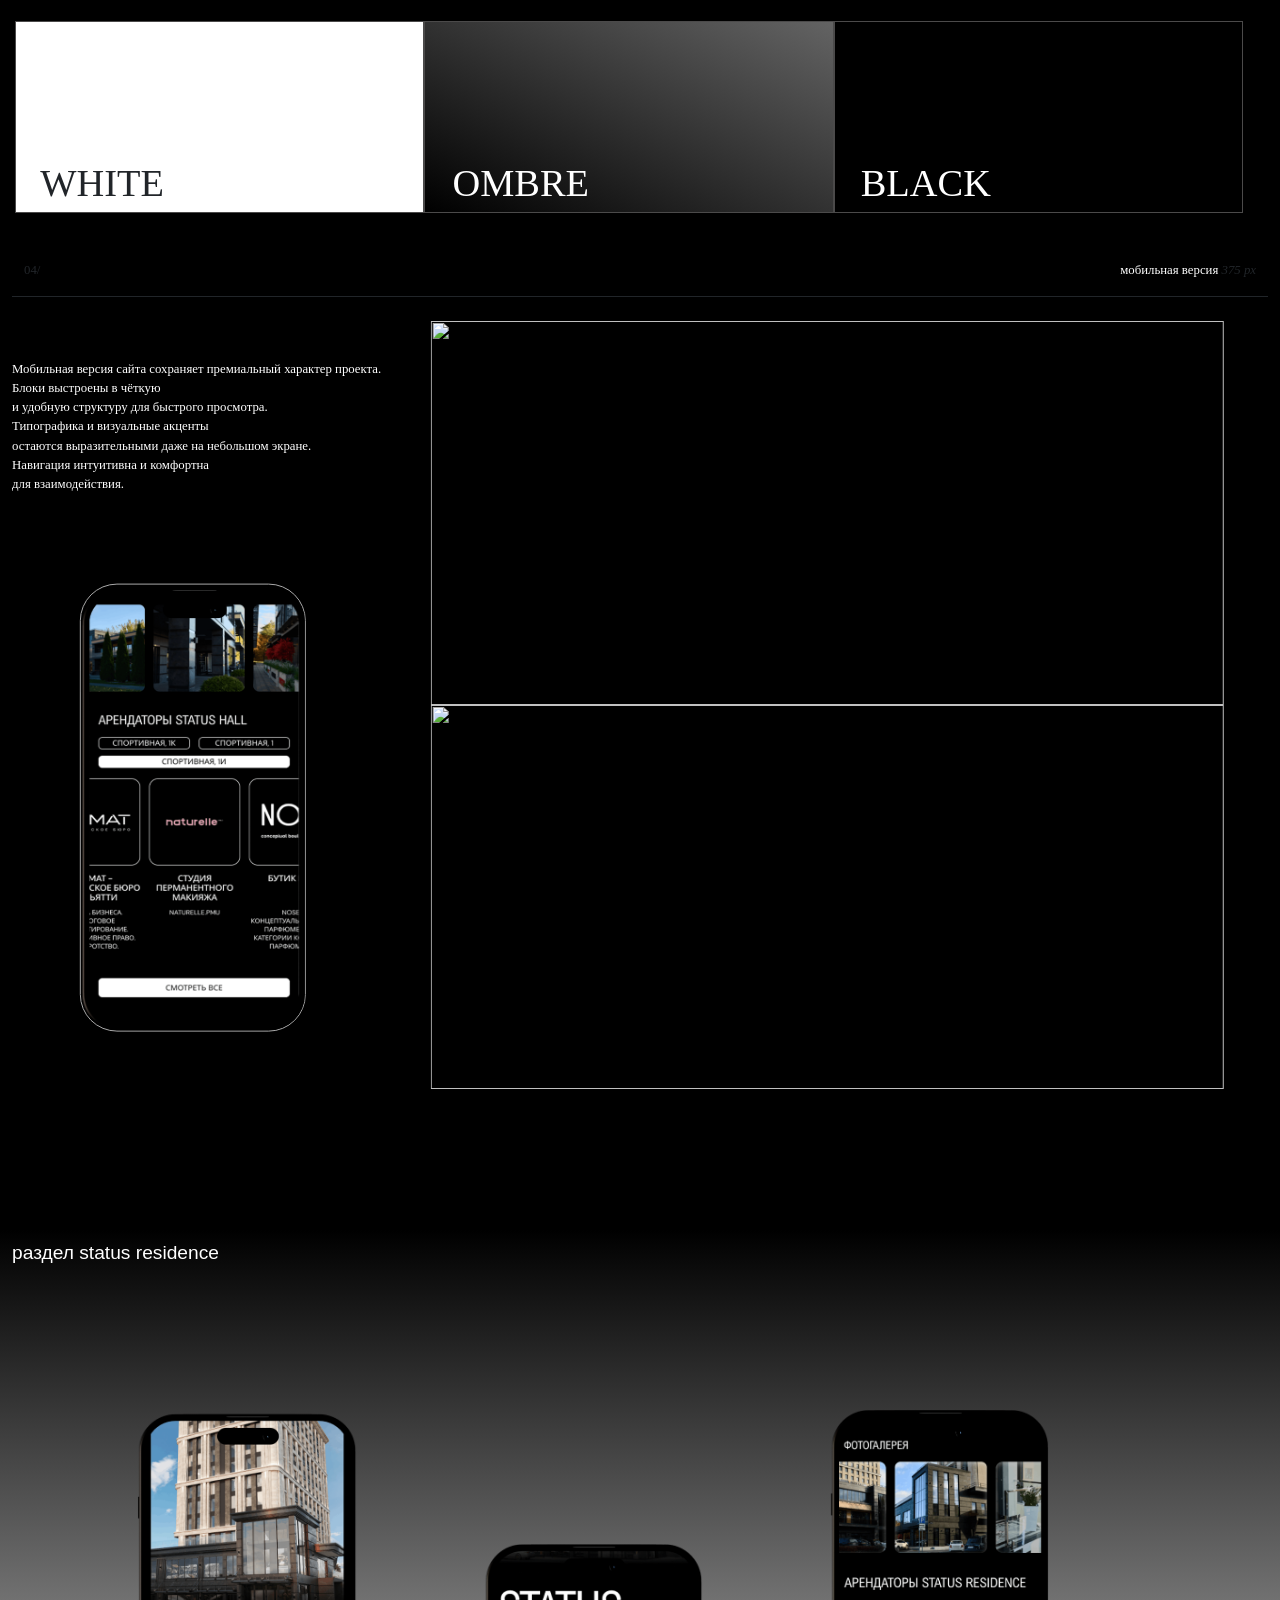
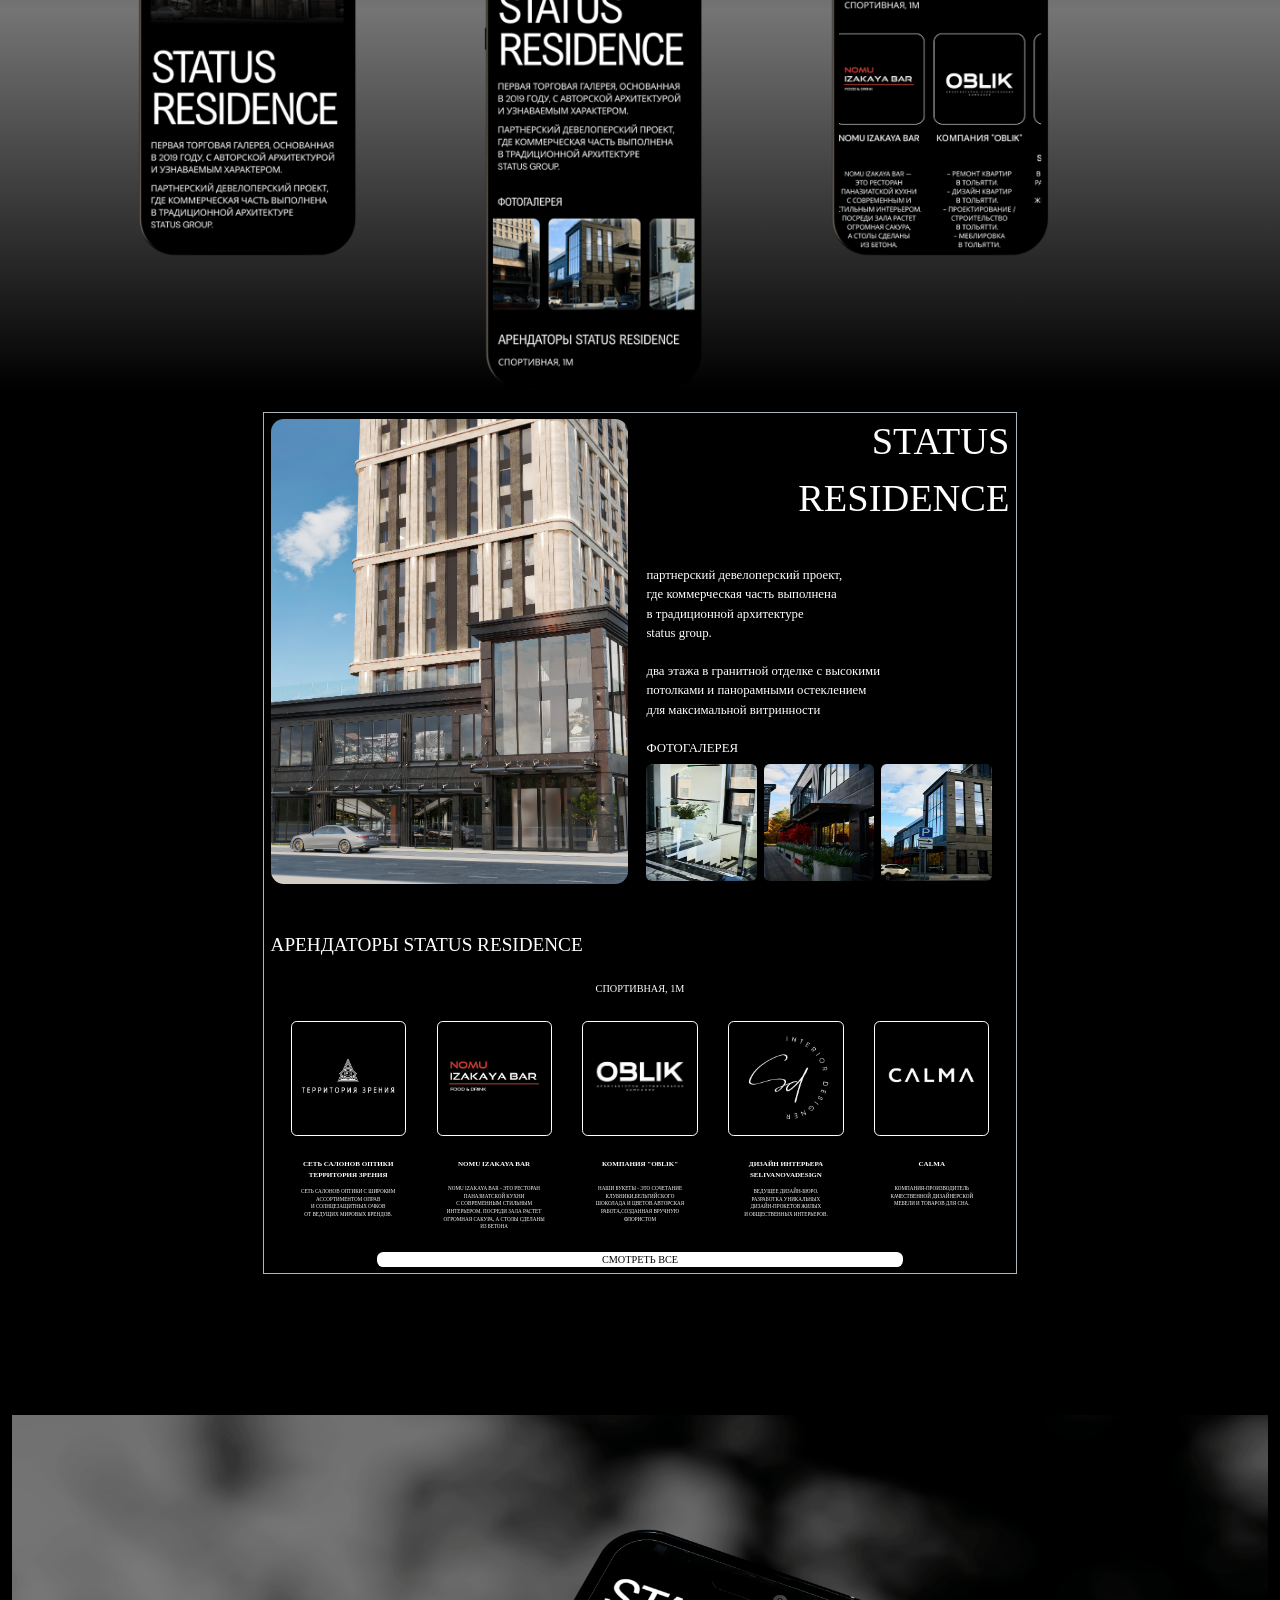
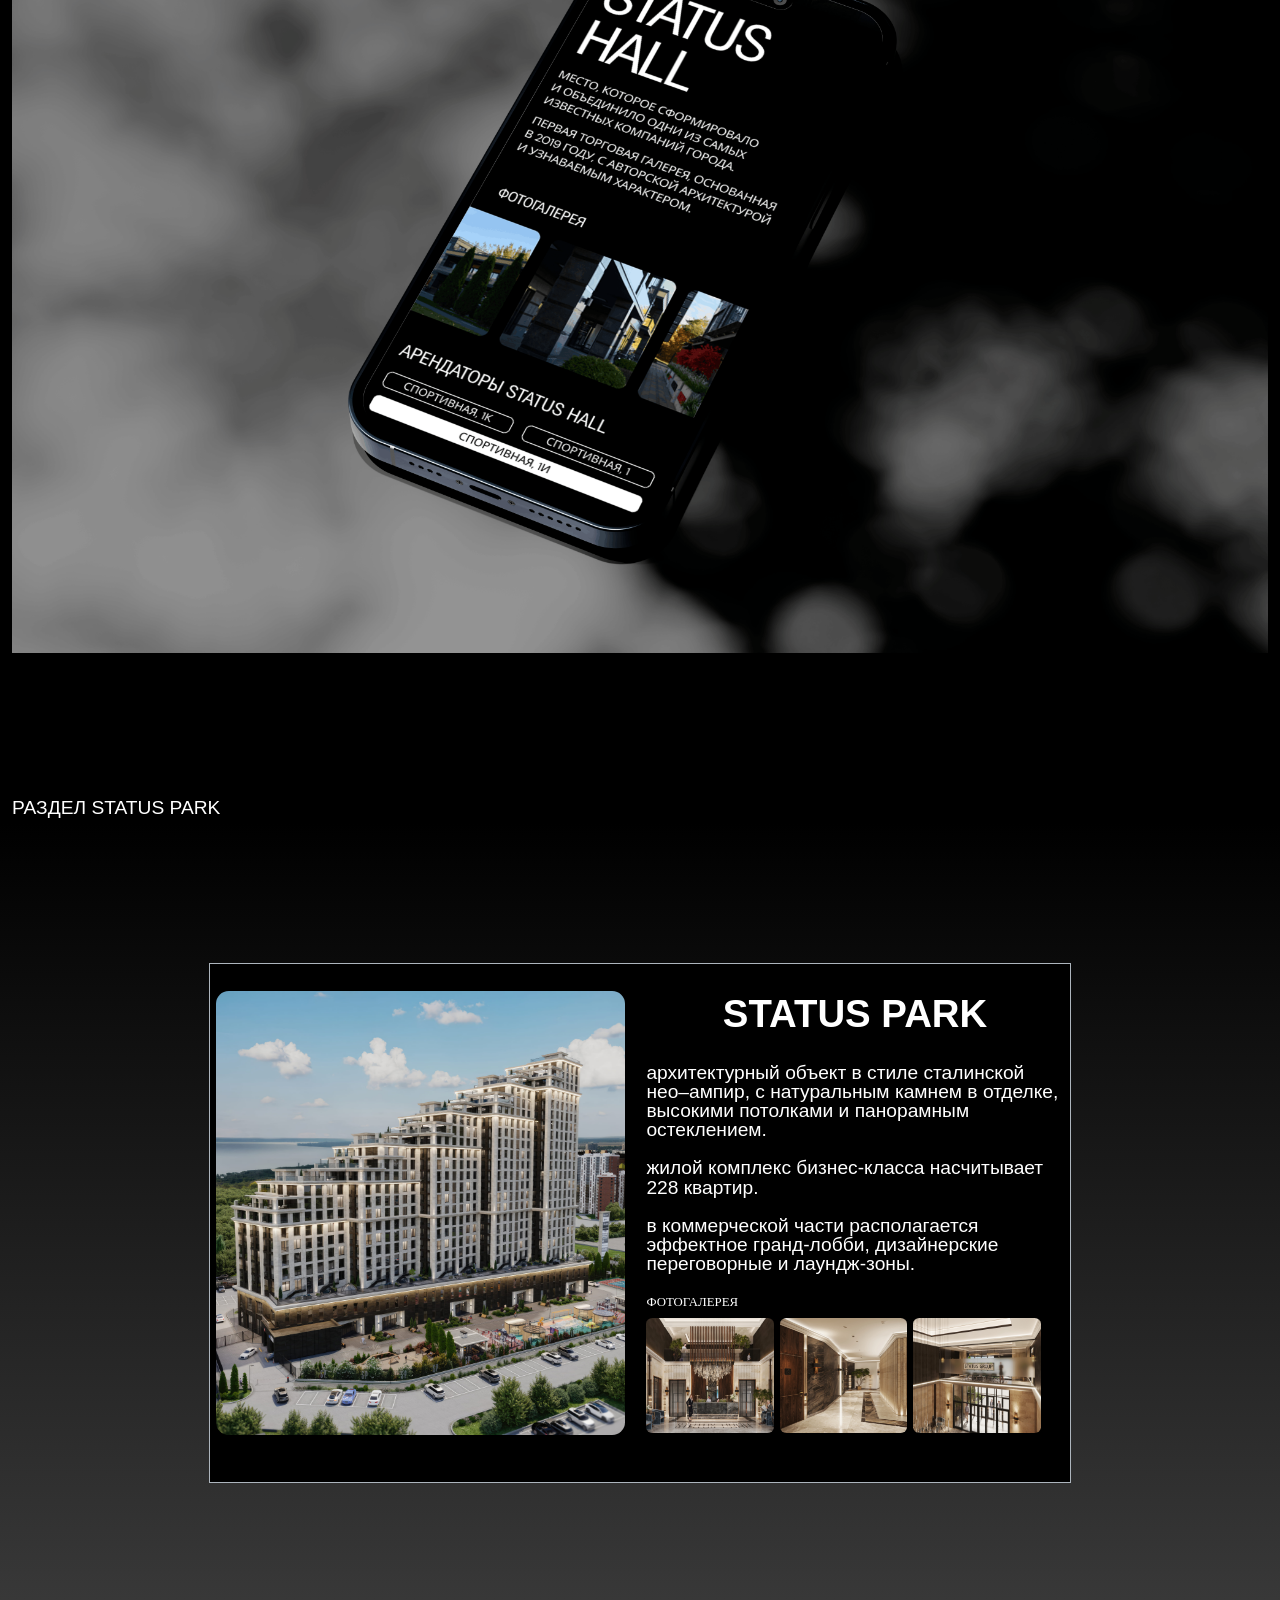
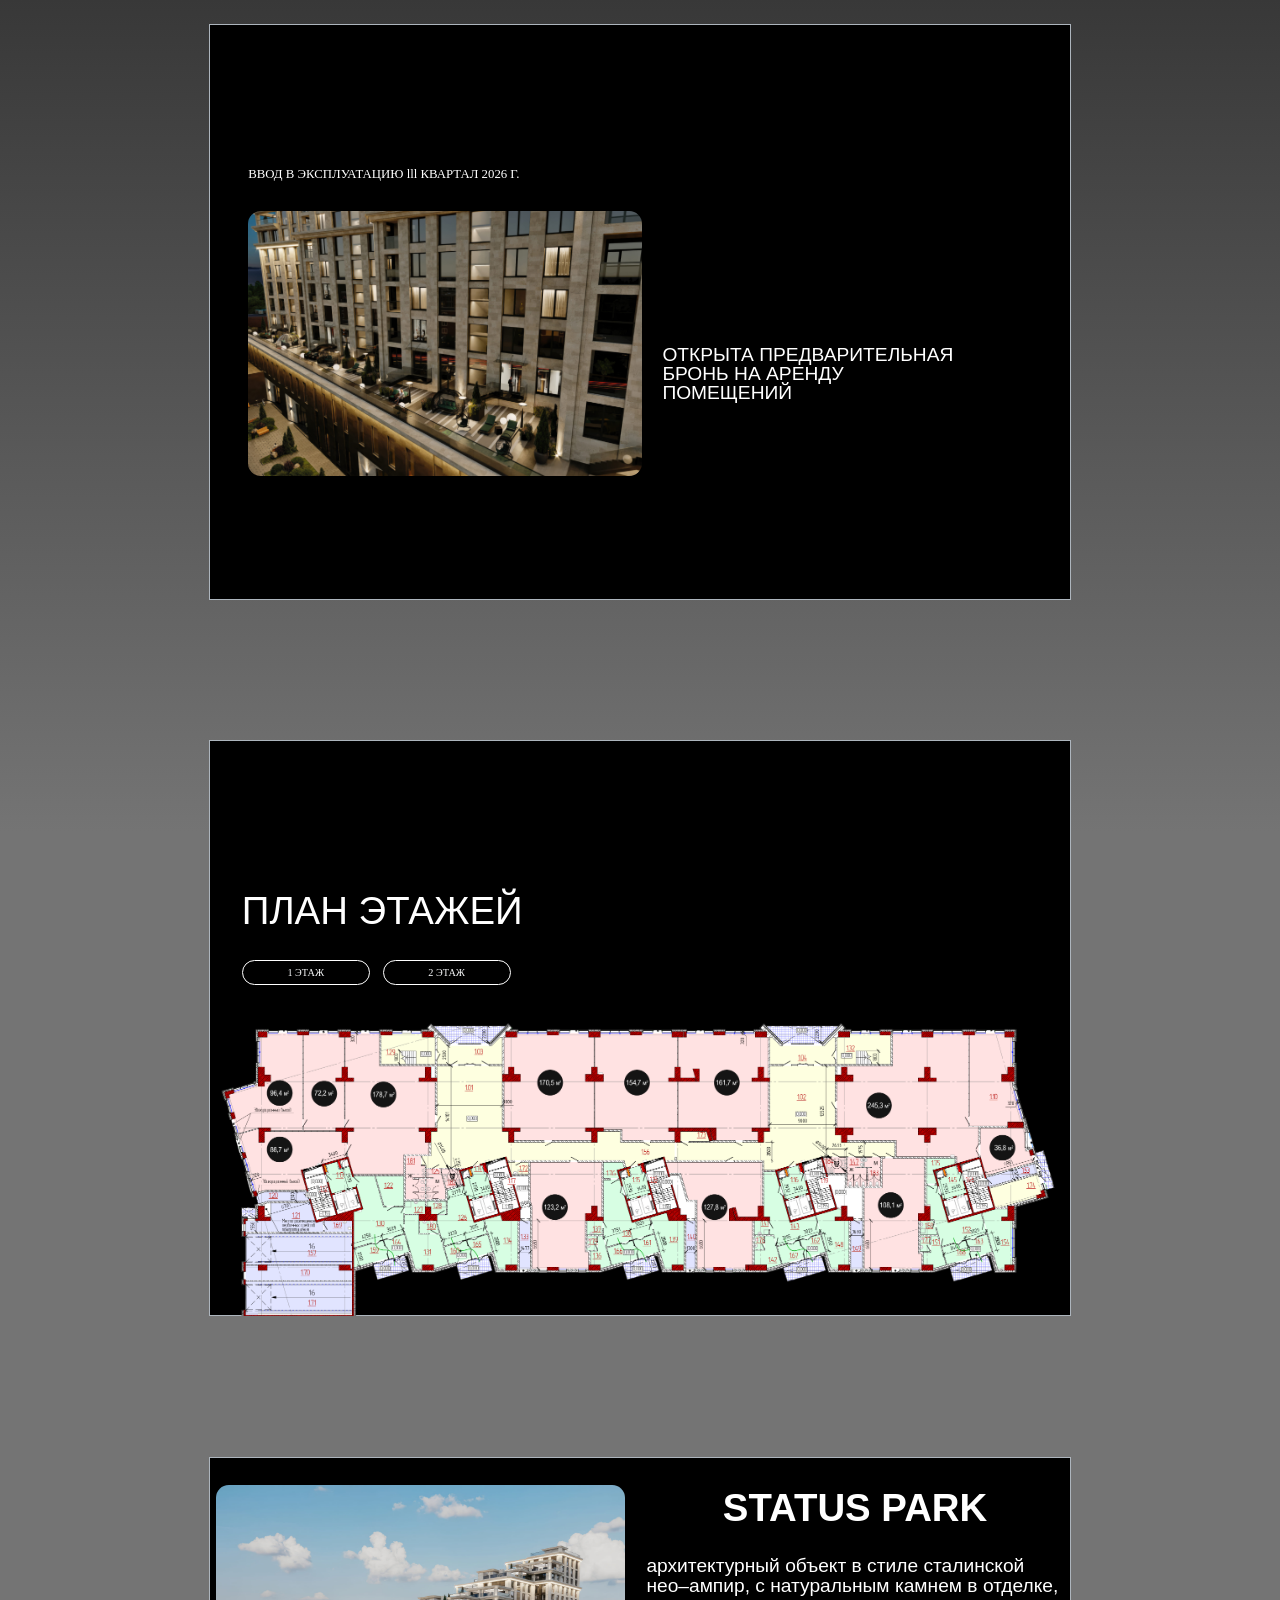
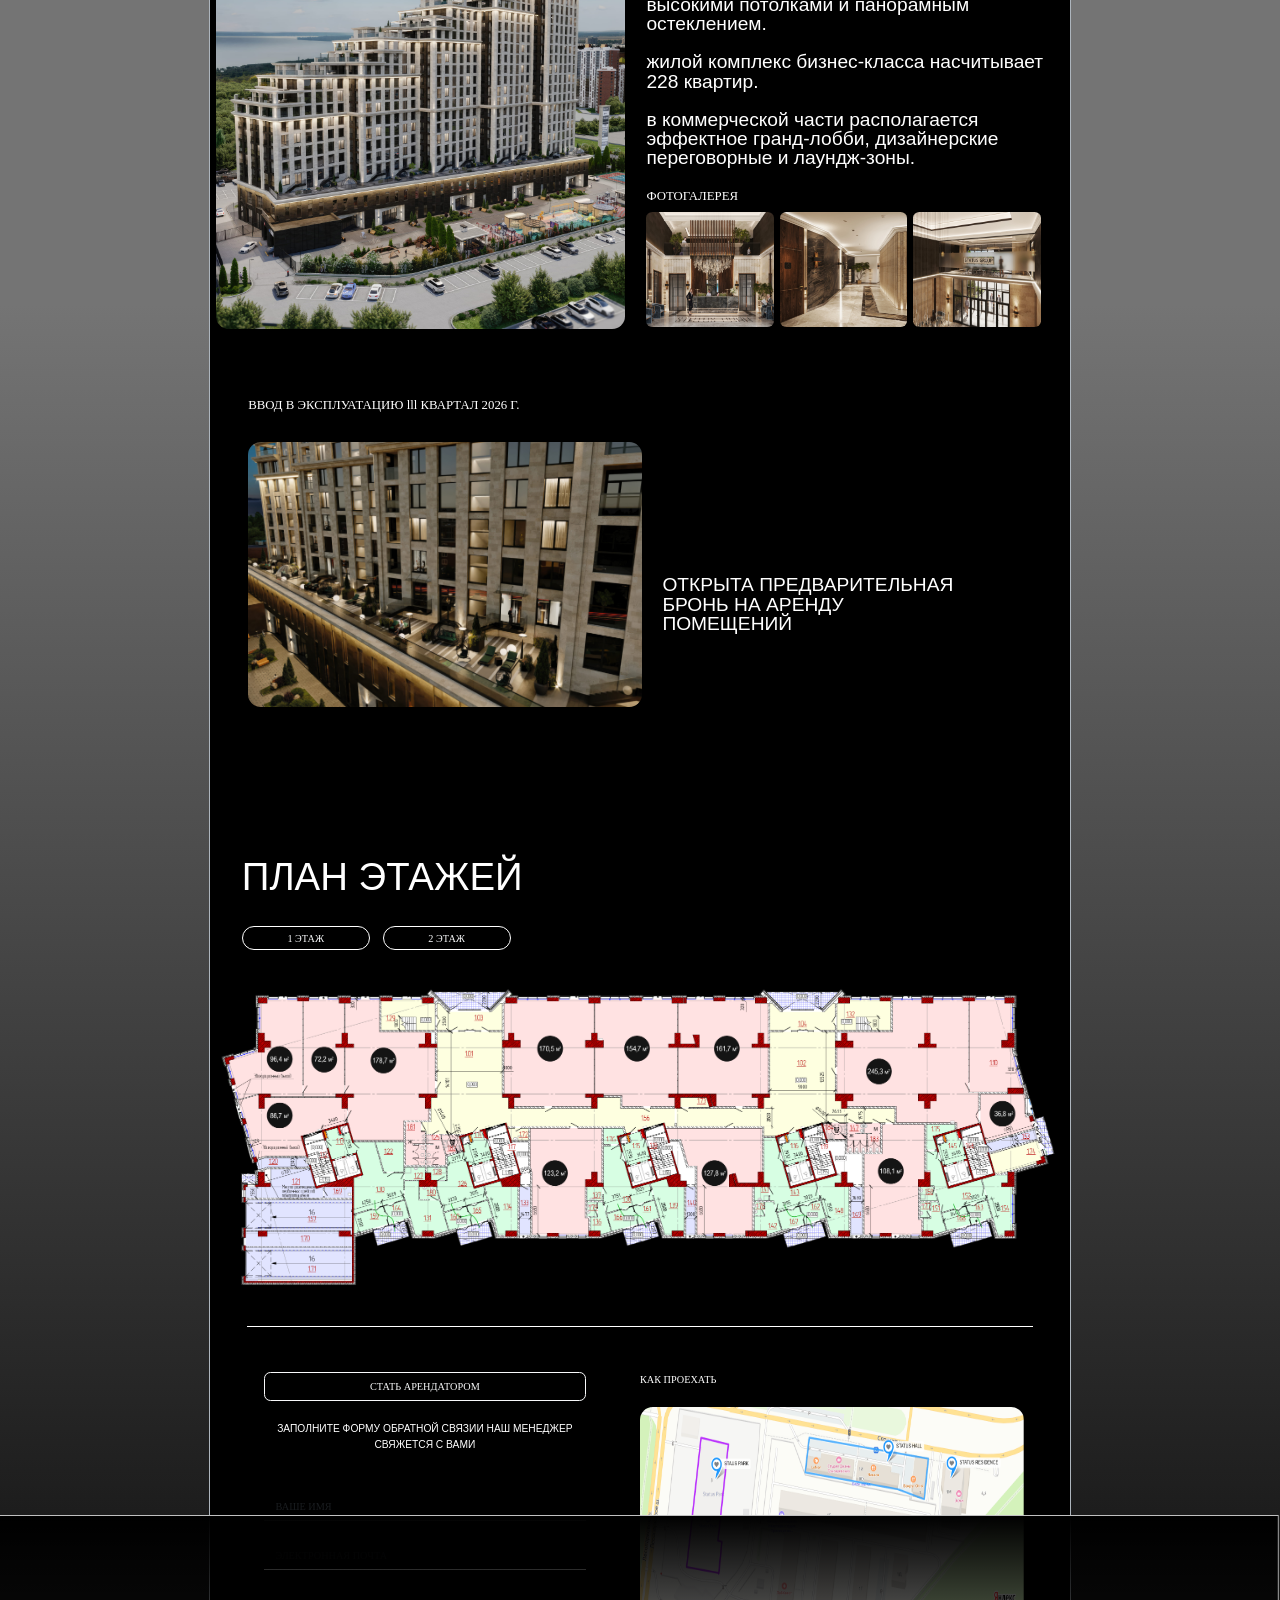
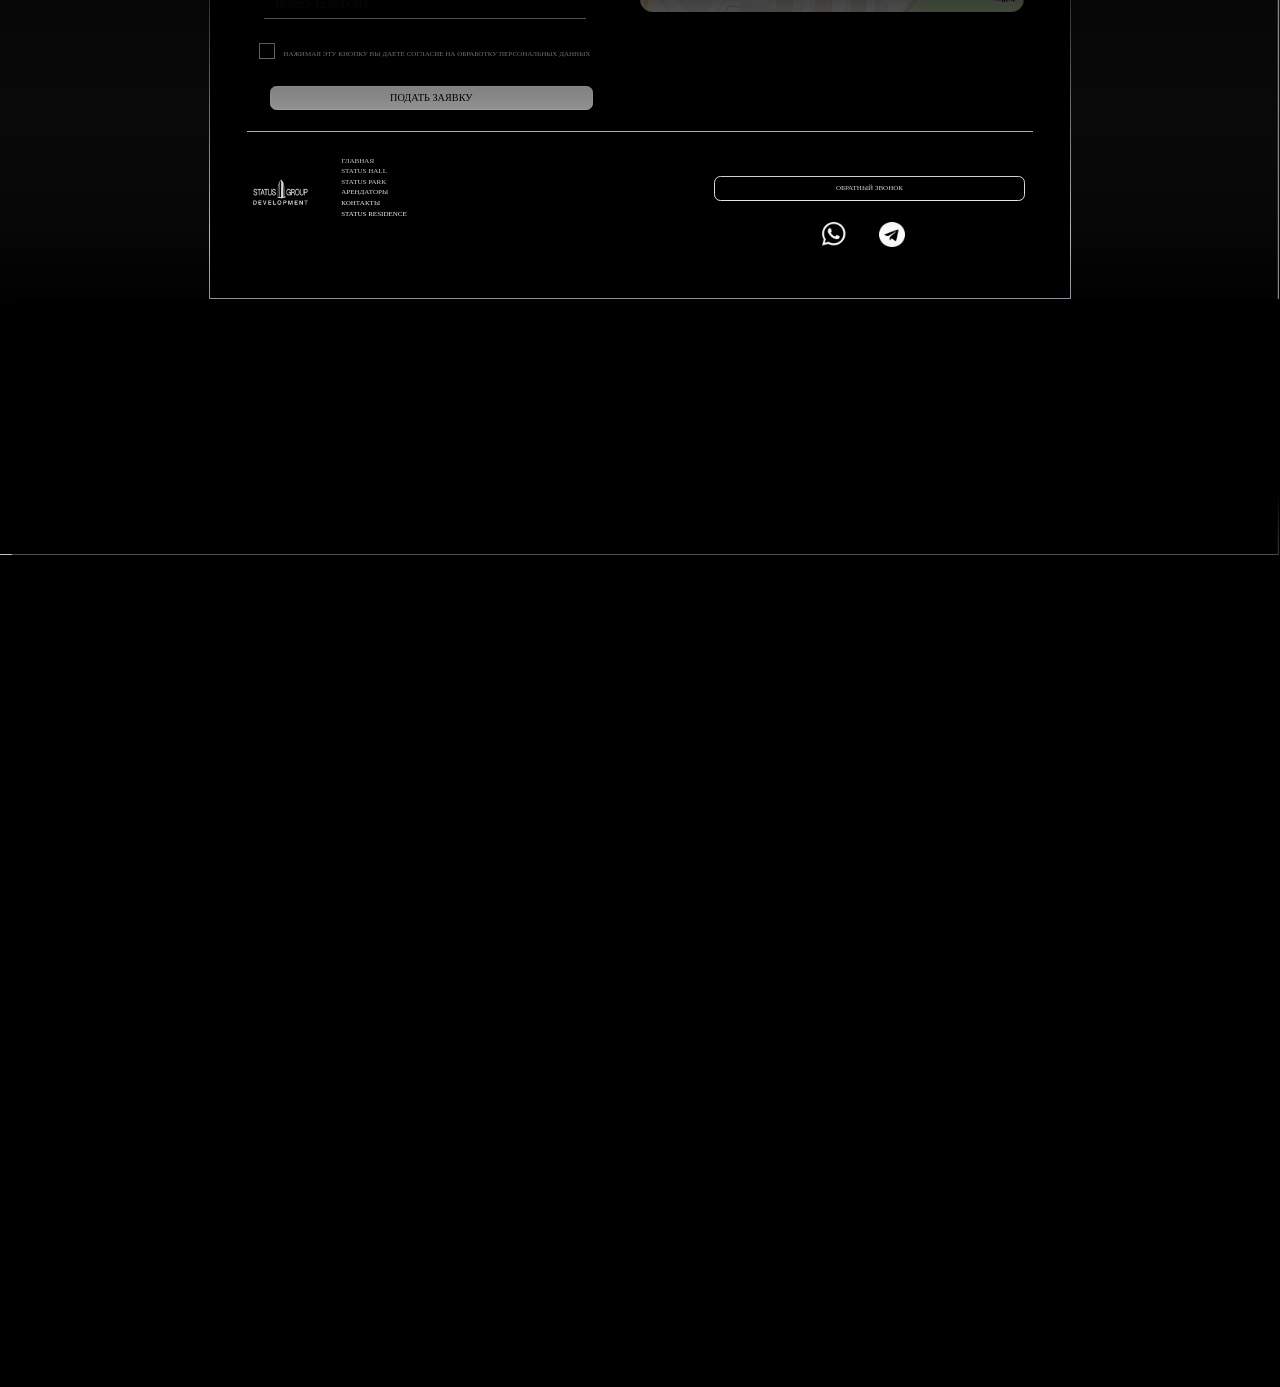
==== commit 966e3a90: "Add files via upload" ====
--- a/index.html
+++ b/index.html
@@ -66,6 +66,7 @@
             <div class="col-4"><p class="text-white mtext ">Создана удобная UX-структура с акцентом на визуальные элементы и простую навигацию, что позволяет пользователям легко исследовать объекты недвижимости и получать информацию.</p></div>
             
         </div>
+         <div class="d-flex z-2" style=" position: absolute;background: linear-gradient( to bottom, rgb(0, 0, 0) 0%, rgb(0, 0, 0) 30%,  rgba(255, 255, 255, 0) 55%,  rgba(255, 255, 255, 0) 70%,black 100%);transform: translate(-1.07%, 1%);height: 65vw; width:100vw;"></div>
         <img src="img/foto-2.png" alt="" class="img-fluid p-5">
         <div class="row mt-5">
         <div class="col-6 text-dark text-start gx-5 " ><p class=" mtext">02/</p></div>
@@ -114,9 +115,10 @@
                 </div>
                 <span  class="text-white btext" style="margin-left: clamp(0.1vw, 1.5vw, 0.5vw);">АРЕНДАТОРЫ STATUS HALL</span>
                 <div class="d-flex justify-content-center text-white" style="width: 100%; margin-top: clamp(0.1vw, 1.5vw, 0.5vw);"> 
-                    <button type="button" class="btn  btn btn-outline-light rounded-rectangle border-radius-1 ltext" style=" margin-right: clamp(0.1vw, 1.5vw, 0.5vw);" data-bs-toggle="button"><span>СПОРТИВНАЯ, 1К</span></button>
-                    <button type="button" class="btn  btn btn-outline-light rounded-rectangle border-radius-1 ltext" style=" margin-right: clamp(0.1vw, 1.5vw, 0.5vw);" data-bs-toggle="button">СПОРТИВНАЯ, 1И</button>
-                    <button type="button" class="btn  btn btn-outline-light rounded-rectangle border-radius-1 ltext"  data-bs-toggle="button">СПОРТИВНАЯ, 1</button>
+                    <button type="button" class="btn btn-outline-light rounded-rectangle border-radius-1 vtext" style=" margin-right: clamp(0.1vw, 1.5vw, 0.5vw);"><span>СПОРТИВНАЯ, 1К</span></button>
+                    <button type="button" class="btn btn-outline-light rounded-rectangle border-radius-1 vtext" style=" margin-right: clamp(0.1vw, 1.5vw, 0.5vw);">СПОРТИВНАЯ, 1И</button>
+                    <button type="button" class="btn btn-outline-light rounded-rectangle border-radius-1 vtext" >СПОРТИВНАЯ, 1</button>
+                
                 </div>
                 <div class="d-flex justify-content-center otstup-1 ">
                     <div class="d-flex flex-column align-items-center">
@@ -140,7 +142,7 @@
                     <span class="text-white text-center llltext"><br><B class="lltext">КРАФТ ТОЛЬЯТТИ</B><br><BR><br>НАШИ БУКЕТЫ - ЭТО СОЧЕТАНИЯ<BR>КЛУБНИКИ, БЕЛЬГИЙСКОГО<BR>ШОКОЛАДА И ЦВЕТОВ. АВТОРСКАЯ<BR>РАБОТА, СОЗДАННАЯ ВРУЧНУЮ<BR>ФЛОРИСТОМ.</span>
                     </div>
                 </div>
-                <div class="d-flex justify-content-center otstup-1" style="width: 100%; margin-bottom: clamp(0.1vw, 1.5vw, 0.5vw);"><a href="" class="border-radius-2 viem text-center ltext" style="text-decoration: none; color: black;"><span >СМОТРЕТЬ ВСЕ</span></a></div>
+                <div class="d-flex justify-content-center  otstup-1" style="width: 100%; margin-bottom: clamp(0.1vw, 1.5vw, 0.5vw);"><a href="" class="border-radius-2  d-flex viem text-center ltext align-items-center justify-content-center" style="text-decoration: none; color: black;"><span >СМОТРЕТЬ ВСЕ</span></a></div>
             </div>
                 
           </div>
@@ -228,7 +230,7 @@
                 <div class="half2 flex-column">
                     <div class="text-end"><span class=" text-white tt" style=" line-height: clamp(1.2815, 2vw, 2.554vw); margin-right: clamp(0.1vw, 1.5vw, 0.5vw);"><n style="margin-right: clamp(0.1vw, 1.5vw, 0.5vw);">STATUS </n><br>RESIDENCE</span>
                 </div>
-                <span class="text-white t" style="text-transform: lowercase;  margin-left: clamp(0.1vw, 1.5vw, 0.5vw);"><br><br>ПАРТНЕРСКИЙ ДЕВЕЛОПЕРСКИЙ ПРОЕКТ,<BR>ГДЕ КОММЕРЧЕСКАЯ ЧАТСЬ ВЫПОЛНЕНА<br>В ТРАДИЦИОННОЙ АРХИТЕКТУРЕ<BR>STATUS GROUP.<BR><br>ДВА ЭТАЖА В ГРАНИТНОЙ ОТДЕЛКЕ С ВЫСОКИМИ<br>ПОТОЛКАМИ И ПАНОРАМНЫМИ ОСТЕКЛЕНИЕМ<br>ДЛЯ МАКСИМАЛЬНОЙ ВИТРИННОСТИ</span>
+                <span class="text-white t" style="text-transform: lowercase;  margin-left: clamp(0.1vw, 1.5vw, 0.5vw);"><br><br>ПАРТНЕРСКИЙ ДЕВЕЛОПЕРСКИЙ ПРОЕКТ,<BR>ГДЕ КОММЕРЧЕСКАЯ ЧАСТЬ ВЫПОЛНЕНА<br>В ТРАДИЦИОННОЙ АРХИТЕКТУРЕ<BR>STATUS GROUP.<BR><br>ДВА ЭТАЖА В ГРАНИТНОЙ ОТДЕЛКЕ С ВЫСОКИМИ<br>ПОТОЛКАМИ И ПАНОРАМНЫМИ ОСТЕКЛЕНИЕМ<br>ДЛЯ МАКСИМАЛЬНОЙ ВИТРИННОСТИ</span>
                     <span class="text-white t" style="margin-left: clamp(0.1vw, 1.5vw, 0.5vw);"><BR>ФОТОГАЛЕРЕЯ</span>
                     <div class="d-flex" style="margin-top:clamp(0.1vw, 1.5vw, 0.5vw); margin-left: clamp(0.1vw, 1.5vw, 0.5vw);"><br>
                         <div class="foto" style="margin-right: clamp(0.1vw, 1.5vw, 0.5vw);"><img src="img/foto-16.jpg" class=" border-radius" style="width: 100%; height: 100%;" alt=""></div>
@@ -246,25 +248,25 @@
                     <div class="quorte-2 border-radius"> 
                         <img src="img/foto-20.jpg" class="p-1-1 img-fluid " style="transform: translate(0%, 50%);" alt="" >
                     </div>
-                    <span class="text-white text-center llltext"><br><B class="lltext">СЕТЬ САЛОНОВ ОПТИКИ <BR> ТЕРРИТОРИЯ ЗРЕНИЯ</B><br><BR>СЕТЬ САЛОНОВ ОПТИКИ С ШИРОКИМ<BR>АССОРТИМЕНТОМ ОПРАВ<BR>И СОЛНЦЕЗАЩИТНЫХ ОЧКОВ<BR> ОТ ВЕДУЩИХ МИРОВЫХ БРЕНДОВ.</span>
+                    <span class="text-white text-center llltext"><br><B class="lltext vvtext">СЕТЬ САЛОНОВ ОПТИКИ <BR> ТЕРРИТОРИЯ ЗРЕНИЯ</B><br><BR>СЕТЬ САЛОНОВ ОПТИКИ С ШИРОКИМ<BR>АССОРТИМЕНТОМ ОПРАВ<BR>И СОЛНЦЕЗАЩИТНЫХ ОЧКОВ<BR> ОТ ВЕДУЩИХ МИРОВЫХ БРЕНДОВ.</span>
                     </div>
                      <div class="d-flex flex-column align-items-center">
                     <div class="quorte-2 border-radius"> 
                         <img src="img/foto-21.png" class="p-1-1 img-fluid"style="transform: translate(0%, 60%);" alt="" >
                     </div>
-                    <span class="text-white text-center llltext"><br><B class="lltext">NOMU IZAKAYA BAR</B><BR><BR><br>NOMU IZAKAYA BAR - ЭТО РЕСТОРАН<BR>ПАНАЗИАТСКОЙ КУХНИ<BR>С СОВРЕМЕННЫМ СТИЛЬНЫМ<BR>ИНТЕРЬЕРОМ. ПОСРЕДИ ЗАЛА РАСТЕТ <BR>ОГРОМНАЯ САКУРА, А СТОЛЫ СДЕЛАНЫ<BR> ИЗ БЕТОНА</span>
+                    <span class="text-white text-center llltext"><br><B class="lltext vvtext">NOMU IZAKAYA BAR</B><BR><BR><br>NOMU IZAKAYA BAR - ЭТО РЕСТОРАН<BR>ПАНАЗИАТСКОЙ КУХНИ<BR>С СОВРЕМЕННЫМ СТИЛЬНЫМ<BR>ИНТЕРЬЕРОМ. ПОСРЕДИ ЗАЛА РАСТЕТ <BR>ОГРОМНАЯ САКУРА, А СТОЛЫ СДЕЛАНЫ<BR> ИЗ БЕТОНА</span>
                     </div>
                      <div class="d-flex flex-column  align-items-center">
                     <div class="quorte-2 border-radius">
                          <img src="img/foto-22.jpg" class="p-1-1 img-fluid " style="transform: translate(0%, 60%);" alt="" >
                     </div>
-                    <span class="text-white text-center llltext"><br><B class="lltext">КОМПАНИЯ "OBLIK"</B><br><BR><BR>НАШИ БУКЕТЫ - ЭТО СОЧЕТАНИЕ<BR>КЛУБНИКИ,БЕЛЬГИЙСКОГО<BR>ШОКОЛАДА И ЦВЕТОВ.АВТОРСКАЯ<BR>РАБОТА,СОЗДАННАЯ ВРУЧНУЮ<BR>ФЛОРИСТОМ</span>
+                    <span class="text-white text-center llltext"><br><B class="lltext vvtext">КОМПАНИЯ "OBLIK"</B><br><BR><BR>НАШИ БУКЕТЫ - ЭТО СОЧЕТАНИЕ<BR>КЛУБНИКИ,БЕЛЬГИЙСКОГО<BR>ШОКОЛАДА И ЦВЕТОВ.АВТОРСКАЯ<BR>РАБОТА,СОЗДАННАЯ ВРУЧНУЮ<BR>ФЛОРИСТОМ</span>
                     </div>
                      <div class="d-flex flex-column  align-items-center">
                     <div class="quorte-2 border-radius">
                         <img src="img/foto-23.jpg" class="p-1-1 img-fluid" alt="" >
                     </div>
-                    <span class="text-white text-center llltext"><br><B class="lltext">ДИЗАЙН ИНТЕРЬЕРА<BR>SELIVANOVADESIGN</B><BR><BR>ВЕДУЩЕЕ ДИЗАЙН-БЮРО.<BR>РАЗРАБОТКА УНИКАЛЬНЫХ<BR>ДИЗАЙН-ПРОКЕТОВ ЖИЛЫХ<BR>И ОБЩЕСТВЕННЫХ ИНТЕРЬЕРОВ.</span>
+                    <span class="text-white text-center llltext"><br><B class="lltext vvtext">ДИЗАЙН ИНТЕРЬЕРА<BR>SELIVANOVADESIGN</B><BR><BR>ВЕДУЩЕЕ ДИЗАЙН-БЮРО.<BR>РАЗРАБОТКА УНИКАЛЬНЫХ<BR>ДИЗАЙН-ПРОКЕТОВ ЖИЛЫХ<BR>И ОБЩЕСТВЕННЫХ ИНТЕРЬЕРОВ.</span>
                     </div>
                      <div class="d-flex flex-column  align-items-center">
                     <div class="quorte-2 border-radius">
@@ -272,9 +274,9 @@
                     </div>
                     <span class="text-white text-center llltext"><br><B class="lltext">CALMA</B><br><BR><BR>КОМПАНИЯ-ПРОИЗВОДИТЕЛЬ<BR>КАЧЕСТВЕННОЙ ДИЗАЙНЕРСКОЙ<BR>МЕБЕЛИ И ТОВАРОВ ДЛЯ СНА.</span>
                     </div>
-                </div>
-                <div class="d-flex justify-content-center otstup-1" style="width: 100%; margin-bottom: clamp(0.1vw, 1.5vw, 0.5vw);"><a href="" class="border-radius-2 viem text-center ltext justify-content-center d-flex align-items-center" style="text-decoration: none; color: black;"><span>СМОТРЕТЬ ВСЕ</span></a></div>
-            </div>
+                </div>  
+                    <div class="d-flex justify-content-center otstup-1" style="width: 100%; margin-bottom: clamp(0.1vw, 1.5vw, 0.5vw);"><a href="" class="border-radius-2 viem text-center ltext justify-content-center d-flex align-items-center" style="text-decoration: none; color: black;"><span>СМОТРЕТЬ ВСЕ</span></a></div>
+                </div>
                 
           </div>
     </div>
@@ -283,8 +285,8 @@
         <div class="otstup"></div>
         <span class="btext text-white unic" id="РАЗДЕЛ STATUS PARK">РАЗДЕЛ STATUS PARK</span> 
     </div>
-
-    <div class="container-fluid otstup" style="background: linear-gradient(to top, black, rgb(116, 116, 116), black);">
+<div class="container-fluid" style="background: linear-gradient(to bottom, black 0%, rgb(116, 116, 116) 30%, rgb(116, 116, 116) 50%,  black 80%, black 100%)">
+    <div class="container-fluid otstup">
         <div class="d-flex justify-content-center" >
             <div class="page-arendator-3 d-flex flex-column " style="border-top:solid 1px #adb5bd;">
                 <div class="d-flex otstup-1">
@@ -332,8 +334,8 @@
                     <span class="text-white unic bmtext otstup-05" style="margin-left:clamp(0.1vw, 2.5vw, 2.5vw);">ПЛАН ЭТАЖЕЙ</span>
                 </div>
                 <div class="d-flex text-white otstup-1"style="margin-left:clamp(0.1vw, 2.5vw, 2.5vw);">
-                    <button type="button" class="btn  btn btn-outline-light rounded-rectangle-1 border-radius-1 ltext" style="--bs-btn-padding-y: .25rem; --bs-btn-padding-x: .5rem; --bs-btn-font-size: 1.75rem;" data-bs-toggle="button">1 ЭТАЖ</button>
-                    <button type="button" class="btn  btn btn-outline-light rounded-rectangle-1 border-radius-1 ltext" style="--bs-btn-padding-y: .25rem; --bs-btn-padding-x: .5rem; --bs-btn-font-size: 1.75rem; margin-left: clamp(0.5vw, 1vw, 2vw);" data-bs-toggle="button">2 ЭТАЖ</button>
+                    <button type="button" class="btn btn-outline-light rounded-rectangle-1 border-radius-1 ltext" style="--bs-btn-padding-y: .25rem; --bs-btn-padding-x: .5rem; --bs-btn-font-size: 1.75rem;">1 ЭТАЖ</button>
+                    <button type="button" class="btn btn-outline-light rounded-rectangle-1 border-radius-1 ltext" style="--bs-btn-padding-y: .25rem; --bs-btn-padding-x: .5rem; --bs-btn-font-size: 1.75rem; margin-left: clamp(0.5vw, 1vw, 2vw);">2 ЭТАЖ</button>
                 </div>
                 <div class="d-flex">
                     <img src="img/foto-31.png" class="img-fluid otstup-1 foto-31" alt="">
@@ -376,8 +378,8 @@
                     <span class="text-white unic bmtext otstup-05" style="margin-left:clamp(0.1vw, 2.5vw, 2.5vw);">ПЛАН ЭТАЖЕЙ</span>
                 </div>
                 <div class="d-flex text-white otstup-1"style="margin-left:clamp(0.1vw, 2.5vw, 2.5vw);">
-                    <button type="button" class="btn  btn btn-outline-light rounded-rectangle-1 border-radius-1 ltext" style="--bs-btn-padding-y: .25rem; --bs-btn-padding-x: .5rem; --bs-btn-font-size: 1.75rem;" data-bs-toggle="button">1 ЭТАЖ</button>
-                    <button type="button" class="btn  btn btn-outline-light rounded-rectangle-1 border-radius-1 ltext" style="--bs-btn-padding-y: .25rem; --bs-btn-padding-x: .5rem; --bs-btn-font-size: 1.75rem; margin-left: clamp(0.5vw, 1vw, 2vw);" data-bs-toggle="button">2 ЭТАЖ</button>
+                    <button type="button" class="btn btn-outline-light rounded-rectangle-1 border-radius-1 ltext" style="--bs-btn-padding-y: .25rem; --bs-btn-padding-x: .5rem; --bs-btn-font-size: 1.75rem;">1 ЭТАЖ</button>
+                    <button type="button" class="btn btn-outline-light rounded-rectangle-1 border-radius-1 ltext" style="--bs-btn-padding-y: .25rem; --bs-btn-padding-x: .5rem; --bs-btn-font-size: 1.75rem; margin-left: clamp(0.5vw, 1vw, 2vw);">2 ЭТАЖ</button>
                 </div>
                 <div class="d-flex">
                     <img src="img/foto-31.png" class="img-fluid otstup-1 foto-31" alt="">
@@ -406,7 +408,7 @@
                         </div>
                         
                         
-                        <button type="button" class="btn btn-outline-light rounded-rectangle-1 border-radius-2 ltext otstup-1 w-75 align-items-center" style="margin-left: clamp(0.5vw, 1vw, 2vw);" >ПОДАТЬ ЗАЯВКУ</button>
+                        <button type="submit" class=" btn-outline-light rounded-rectangle-1 border-radius-2 ltext otstup-1 w-75 align-items-center" style="margin-left: clamp(0.5vw, 1vw, 2vw);" >ПОДАТЬ ЗАЯВКУ</button>
                     </div>    
                     </form>
                     
@@ -451,6 +453,15 @@
             </div>
         </div>
     </div>
+    <div class="d-flex flex-column" style="position:relative; height: 85vw;">
+    <div class="d-flex z-1"><img src="img/iphone5.png" class="img-fluid" alt=""></div>
+    <div class="d-flex z-0">
+        <div class="d-flex z-2 tr" style=" position: absolute;background: linear-gradient( to bottom, rgb(0, 0, 0) 0%, rgb(0, 0, 0) 30%,  rgba(255, 255, 255, 0) 55%,  rgba(255, 255, 255, 0) 80%,black 100%);height: 50vw; width:105vw;"></div>
+        <img src="img/foto-36.jpg" style="height: 50vw; width:102vw; position:absolute; transform: translate(-3%, -60%); background: linear-gradient(to top, BLACK, rgba(0, 0, 0, 0), black);" alt="">
+    </div>
+    </div>
+    
+</div>
             
            
 
--- a/css/style.css
+++ b/css/style.css
@@ -46,7 +46,6 @@
   width: 10vw;
   border:solid 1px  white;
   height: 1.9vw;
-
 }
 .half-otstup-vertical
 {
@@ -104,6 +103,14 @@
   border-left: solid 1px #adb5bd;
   border-right: solid 1px #adb5bd; 
   border-bottom: solid 1px #adb5bd;
+}
+.foto-26
+{
+  width: 95%; 
+  height:34.7vw;
+  margin-left:clamp(0.1vw, 1.5vw, 0.5vw); 
+  object-fit: cover; 
+  margin-top:clamp(0.1vw, 1.5vw, 0.5vw);
 }
 .block
 {   
@@ -146,6 +153,10 @@
 {
   margin-top: clamp(1vw, 1.6vw, 2vw);
 }
+.otstup-1-1-1
+{
+  margin-top: clamp(1vw, 1.6vw, 2vw);
+}
 
 .bbtext
 {
@@ -183,6 +194,9 @@
 .tt
 {
   font-size: clamp(1vw, 3vw, 4vw );
+}
+.l-line{
+  line-height: clamp(1vw, 1.5vw, 3vw)
 }
 .foto-13
 {
@@ -267,12 +281,67 @@
 {
   height: 51vw;
 }
+.page-arendator-4
+{
+  height: 45vw;
+  background-color: black;
+  width: 70%;
+  border-left: solid 1px #adb5bd;
+  border-right: solid 1px #adb5bd; 
+  border-bottom: solid 1px #adb5bd;
+}
 .foto-15
 {
   width: 95%; 
   height:36.3vw;
   margin-left:clamp(0.1vw, 1.5vw, 0.5vw); 
   object-fit: cover; margin-top:clamp(0.1vw, 1.5vw, 0.5vw);
+}
+.foto-30{
+  width: 95%; 
+  height:20.7vw;
+  margin-left:clamp(0.1vw, 1.5vw, 0.5vw); 
+  object-fit: cover; 
+  margin-top:clamp(0.1vw, 1.5vw, 0.5vw);
+}
+.page-arendator-5
+{
+  height: 45vw;
+  background-color: black;
+  width: 70%;
+  border-left: solid 1px #adb5bd;
+  border-right: solid 1px #adb5bd; 
+  border-bottom: solid 1px #adb5bd;
+}
+.foto-26
+{
+  width: 95%; 
+  height:34.7vw;
+  margin-left:clamp(0.1vw, 1.5vw, 0.5vw); 
+  object-fit: cover; 
+  margin-top:clamp(0.1vw, 1.5vw, 0.5vw);
+}
+.foto-32
+{
+  width: 30vw; 
+  height: 16vw;
+}
+.d-flexxx
+{
+  display: flex;
+  width: 12%; 
+  margin-left: clamp(1vw, 2.5vw, 3vw);
+  height: 6vw;
+}
+.aa
+{
+  width: 2vw; 
+  height: 2vw;
+}
+.aaa{
+  width: 2vw; 
+  margin-left: clamp(1vw, 2.5vw, 3vw);
+  height: 6vw;
 }
 
 @media (max-width: 460px) {
@@ -319,11 +388,11 @@
 }
 .lltext
 {
-    font-size: 1.9vw;
+    font-size: 2vw;
 }
 .ltext
 {
-    font-size: 2vw;
+    font-size: 2.5vw;
 }
 .tablet
 {
@@ -368,9 +437,9 @@
 }
 .rounded-rectangle
 {
-  width: 25vw;
+  width: 27vw;
   border:solid 1px  white;
-  height: 10.5vw;
+  height: 6.5vw;
 
 }
 .quorte
@@ -461,6 +530,114 @@
   height: 7vw;
 
 }
+.page-arendator-3
+{
+  background-color: black;
+  width: 95%;
+  border-left: solid 1px #adb5bd;
+  border-right: solid 1px #adb5bd; 
+  border-bottom: solid 1px #adb5bd;
+}
+.foto-26
+{
+  width: 95%; 
+  height:62.7vw;
+  margin-left:clamp(0.1vw, 1.5vw, 0.5vw); 
+  object-fit: cover; 
+  margin-top:clamp(0.1vw, 1.5vw, 0.5vw);
+}
+.l-line{
+  line-height: 3vw;
+}
+.ll-line{
+  line-height: 4vw;
+}
+.page-arendator-3
+{
+  background-color: black;
+  width: 95%;
+  border-left: solid 1px #adb5bd;
+  border-right: solid 1px #adb5bd; 
+  border-bottom: solid 1px #adb5bd;
+}
+ 
+ .page-arendator-4
+{
+  height: 60vw;
+  background-color: black;
+  width: 95%;
+  border-left: solid 1px #adb5bd;
+  border-right: solid 1px #adb5bd; 
+  border-bottom: solid 1px #adb5bd;
+}
+.foto-30{
+  width: 95%; 
+  height:34.7vw;
+  margin-left:clamp(0.1vw, 1.5vw, 0.5vw); 
+  object-fit: cover; 
+  margin-top:clamp(0.1vw, 1.5vw, 0.5vw);
+}
+.page-arendator-5
+{
+  height: 80vw;
+  background-color: black;
+  width: 95%;
+  border-left: solid 1px #adb5bd;
+  border-right: solid 1px #adb5bd; 
+  border-bottom: solid 1px #adb5bd;
+}
+.rounded-rectangle-1
+{
+  width: 24vw;
+  border:solid 1px  white;
+  height: 5vw;
+}
+.foto-31
+{
+  height: 50vw;
+}
+.foto-26
+{
+  width: 95%; 
+  height:63.4vw;
+  margin-left:clamp(0.1vw, 1.5vw, 0.5vw); 
+  object-fit: cover; 
+  margin-top:clamp(0.1vw, 1.5vw, 0.5vw);
+}
+.foto-32
+{
+  width: 40vw; 
+  height: 30vw;
+}
+.otstup-1-1-1
+{
+  margin-top: 5vw;
+}
+.mll
+{
+  margin-left:5.5vw;
+}
+.foto-33{
+  width: 20vw;
+  height: 20vw;
+}
+.d-flexxx
+{
+  display: flex;
+  width: 23vw; 
+  height: 20vw;
+}
+.aa
+{
+  width: 6vw; 
+  height: 6vw;
+}
+.aaa{
+  width: 5.7vw; 
+  margin-left: clamp(1vw, 2.5vw, 3vw);
+  height: 6vw;
+}
+
 }
 
 
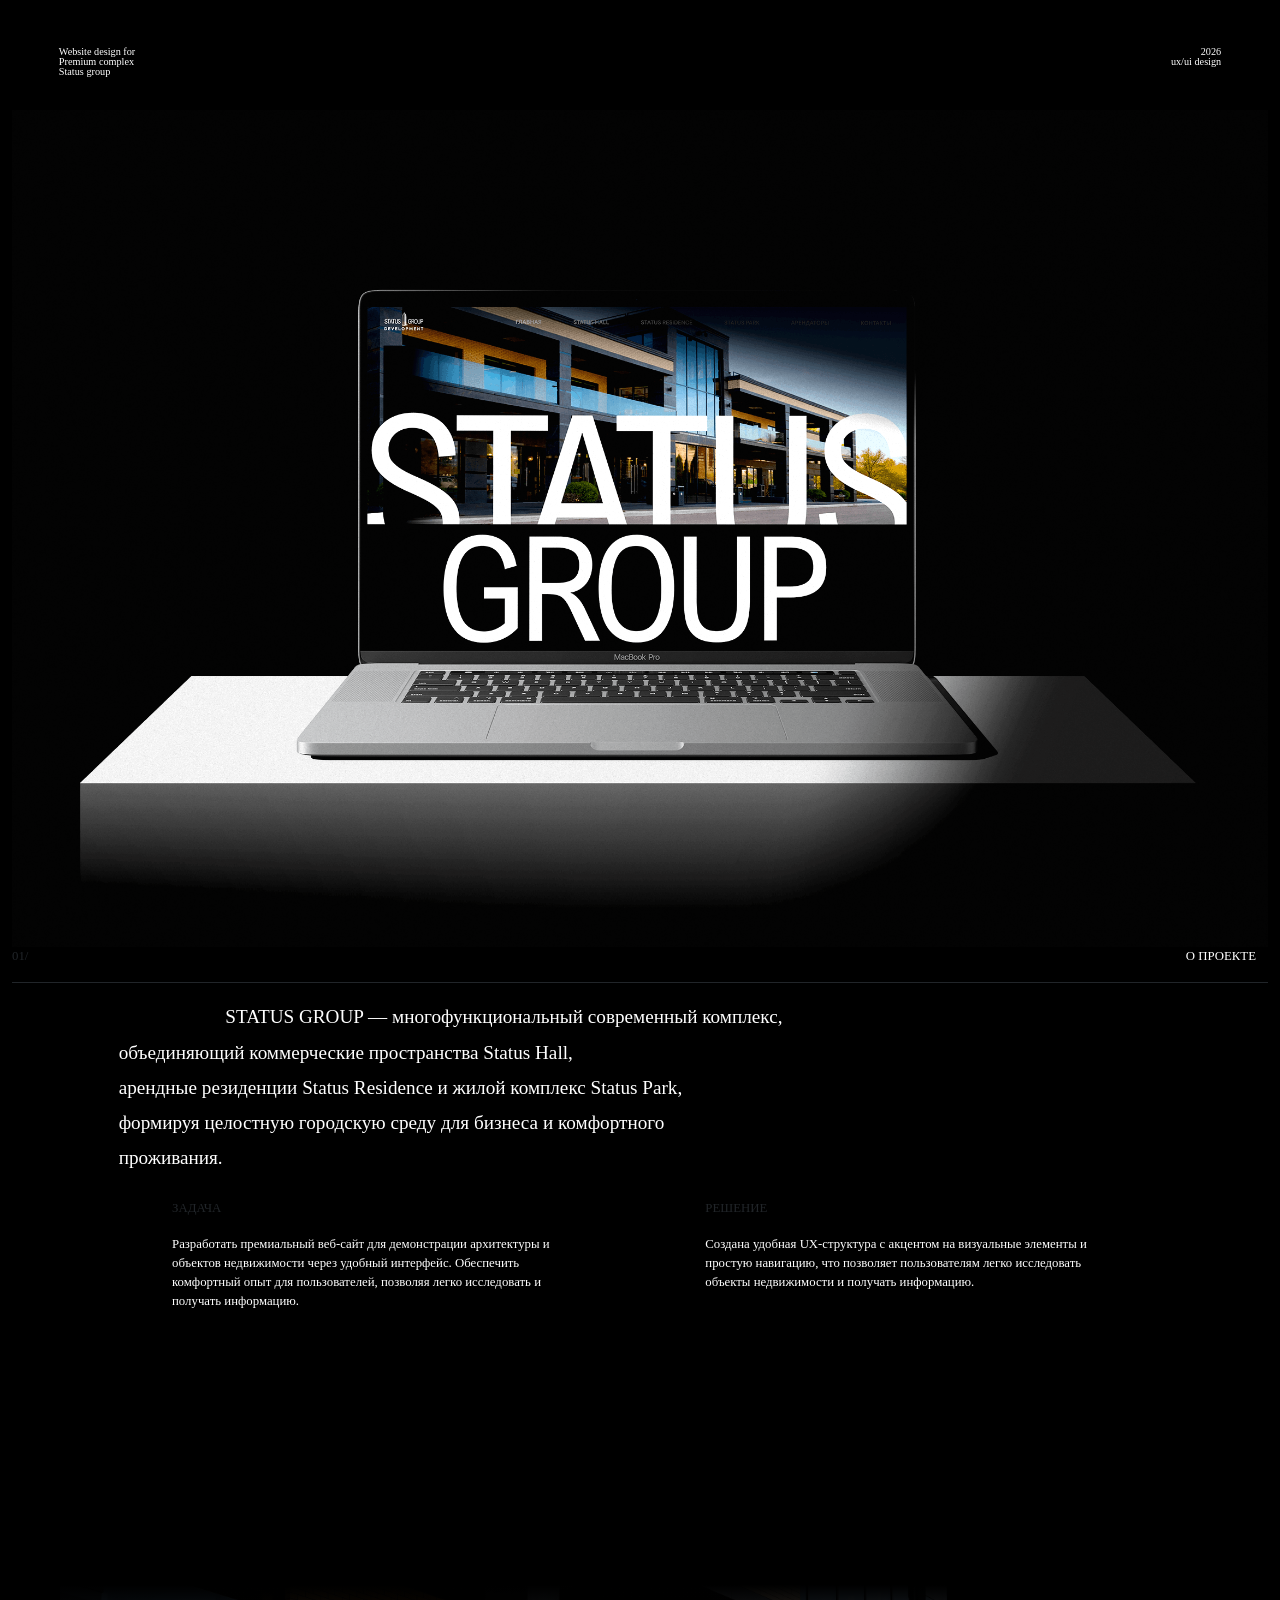
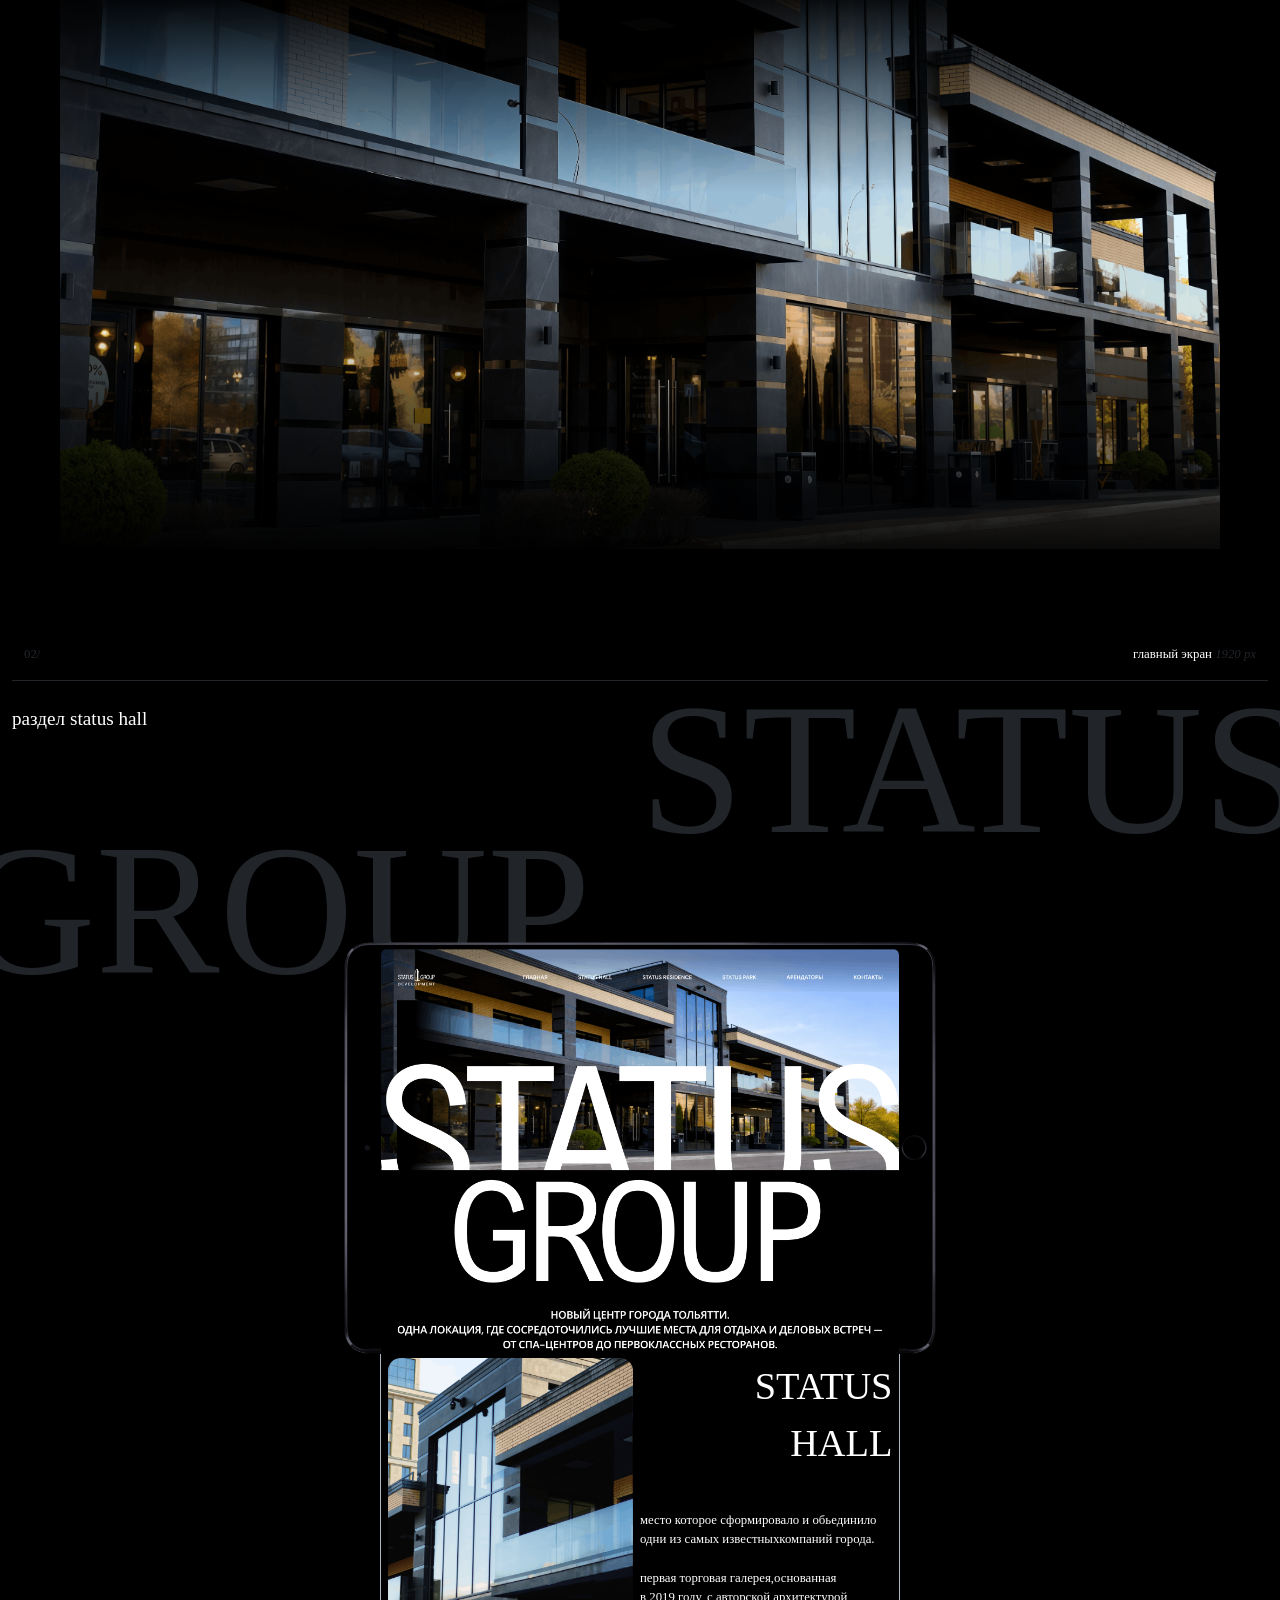
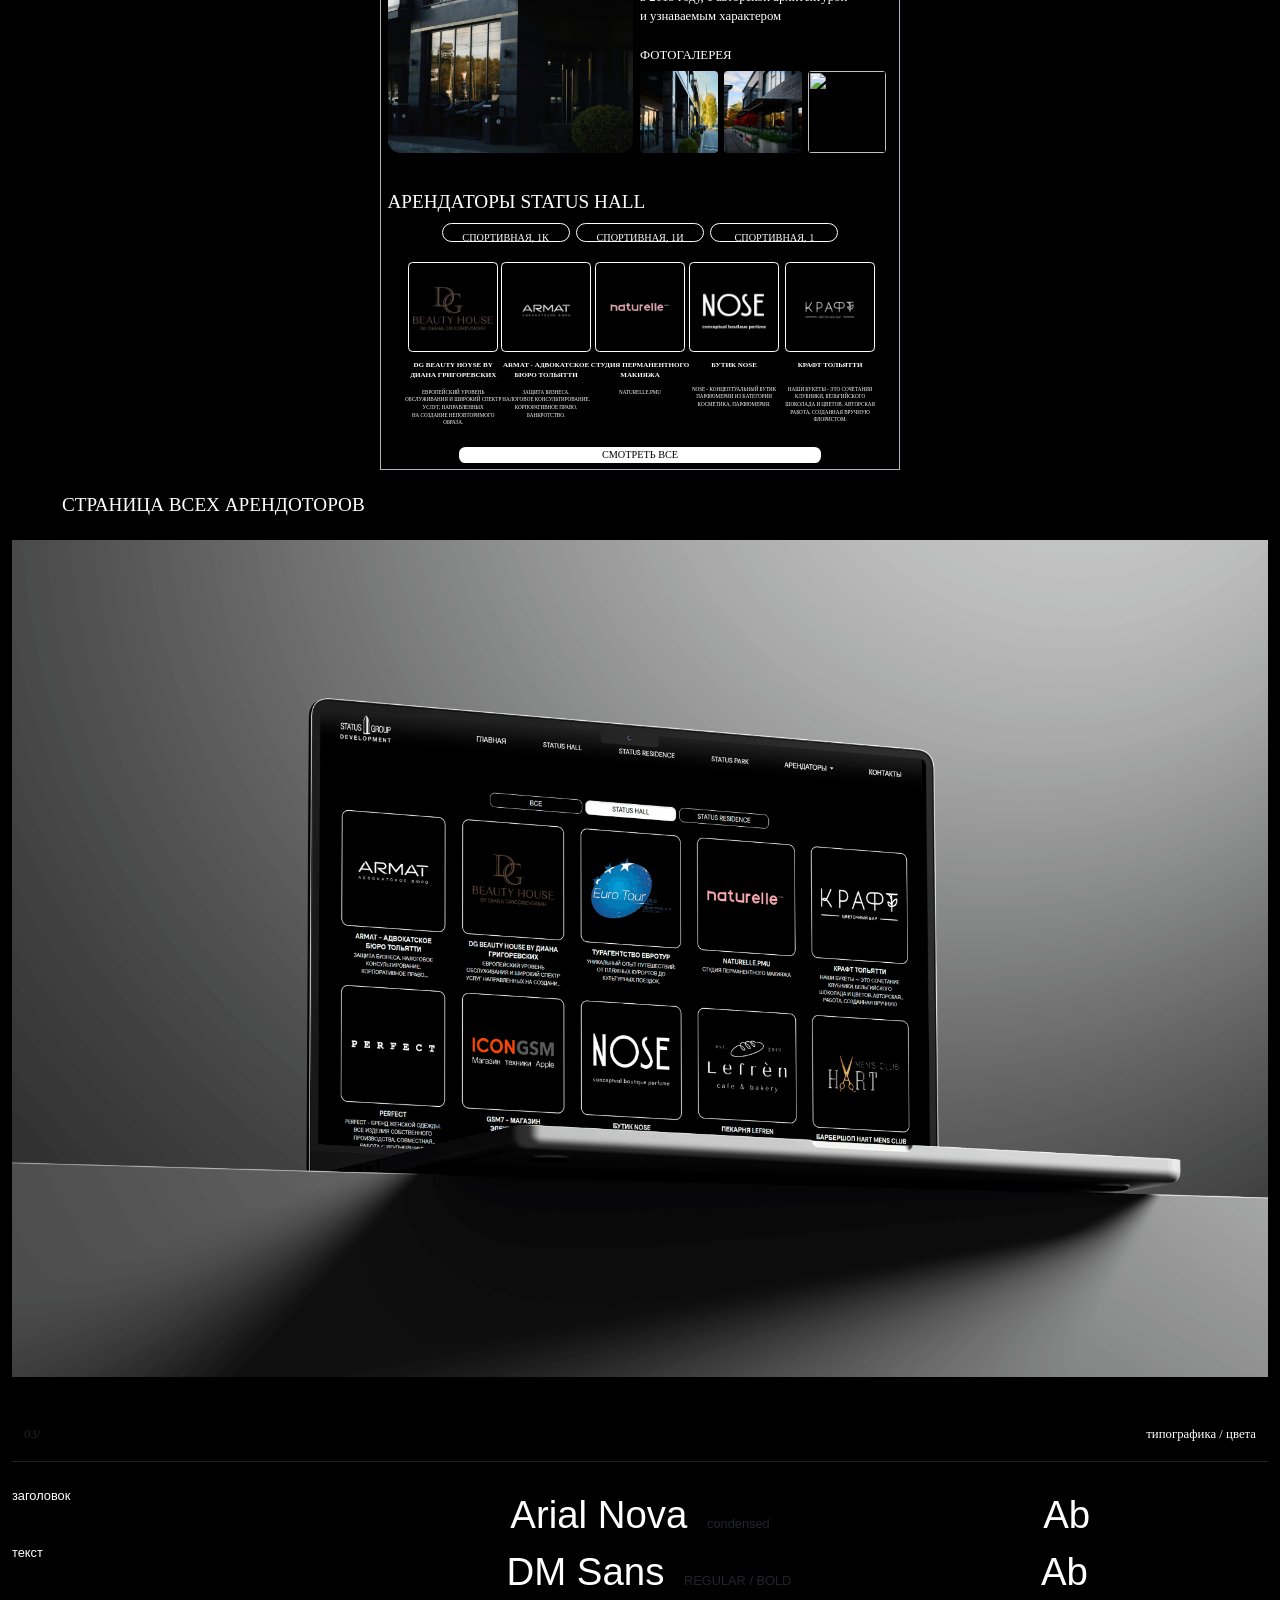
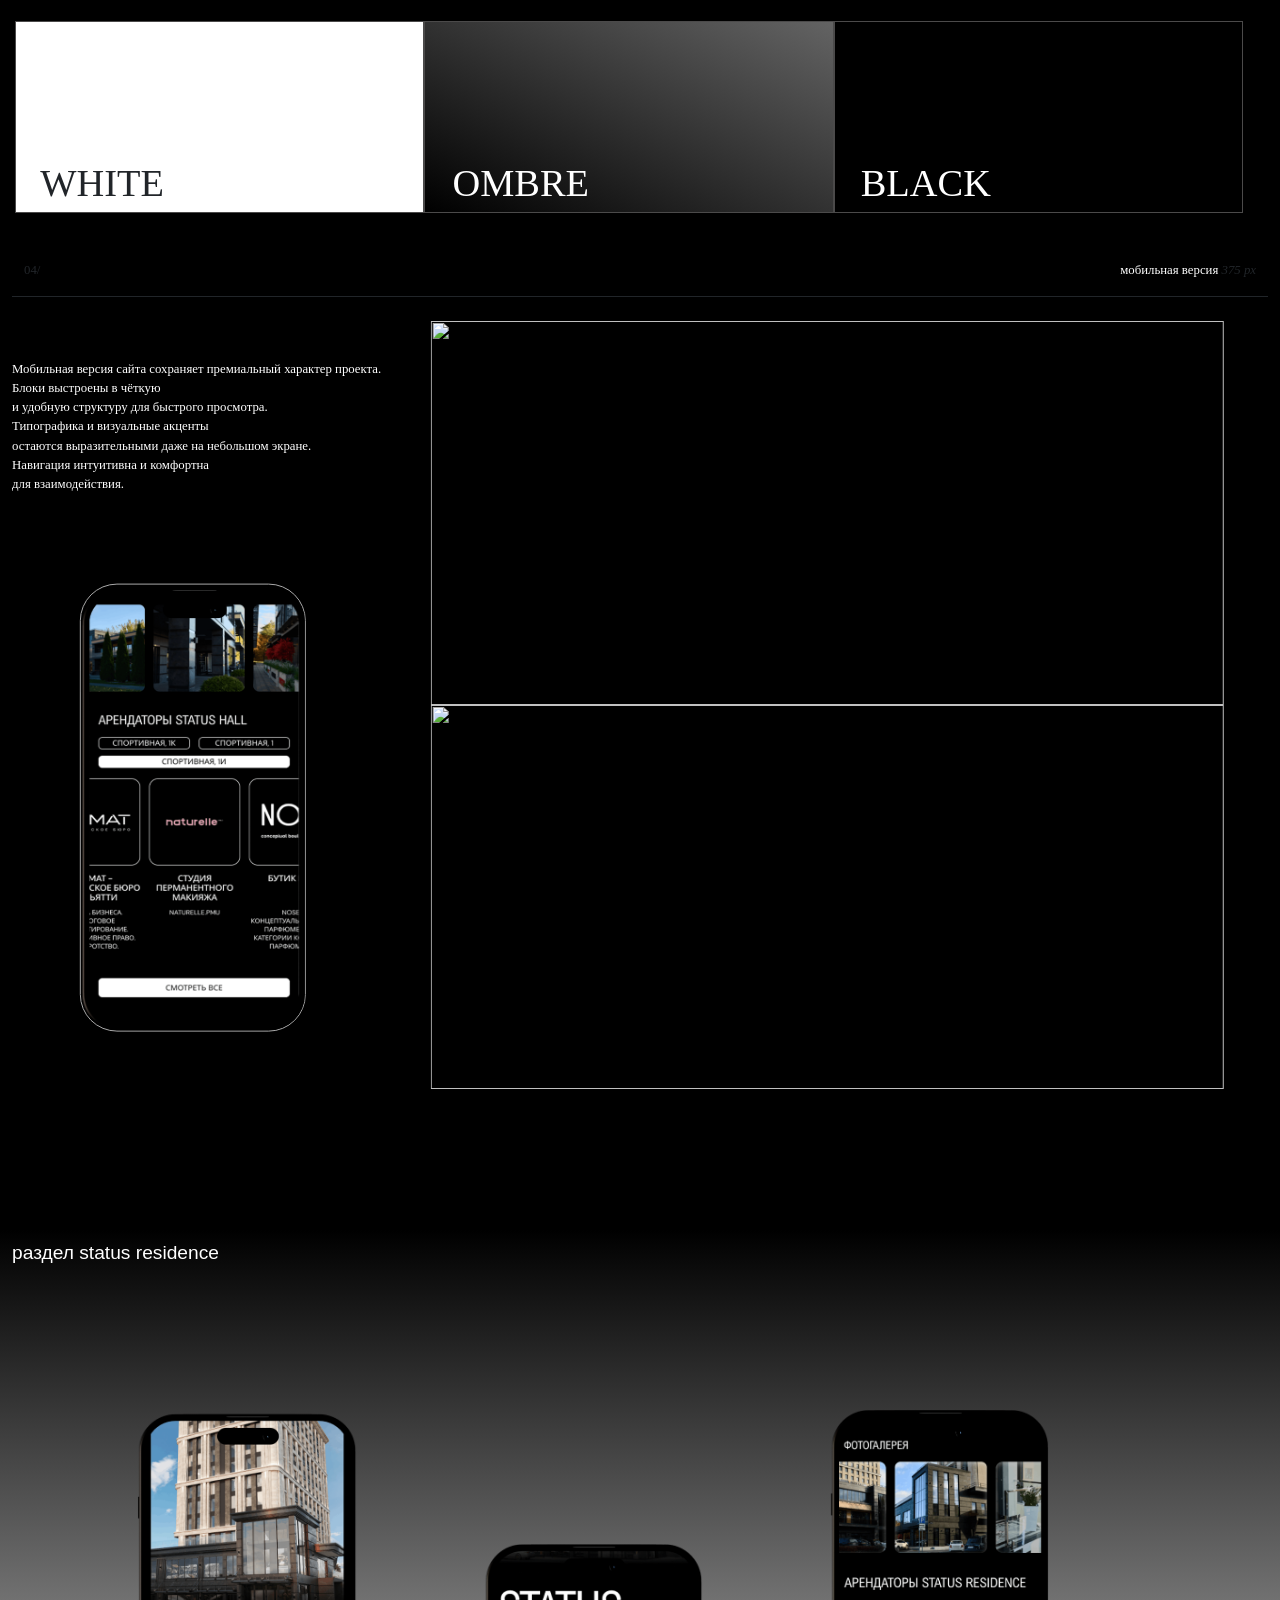
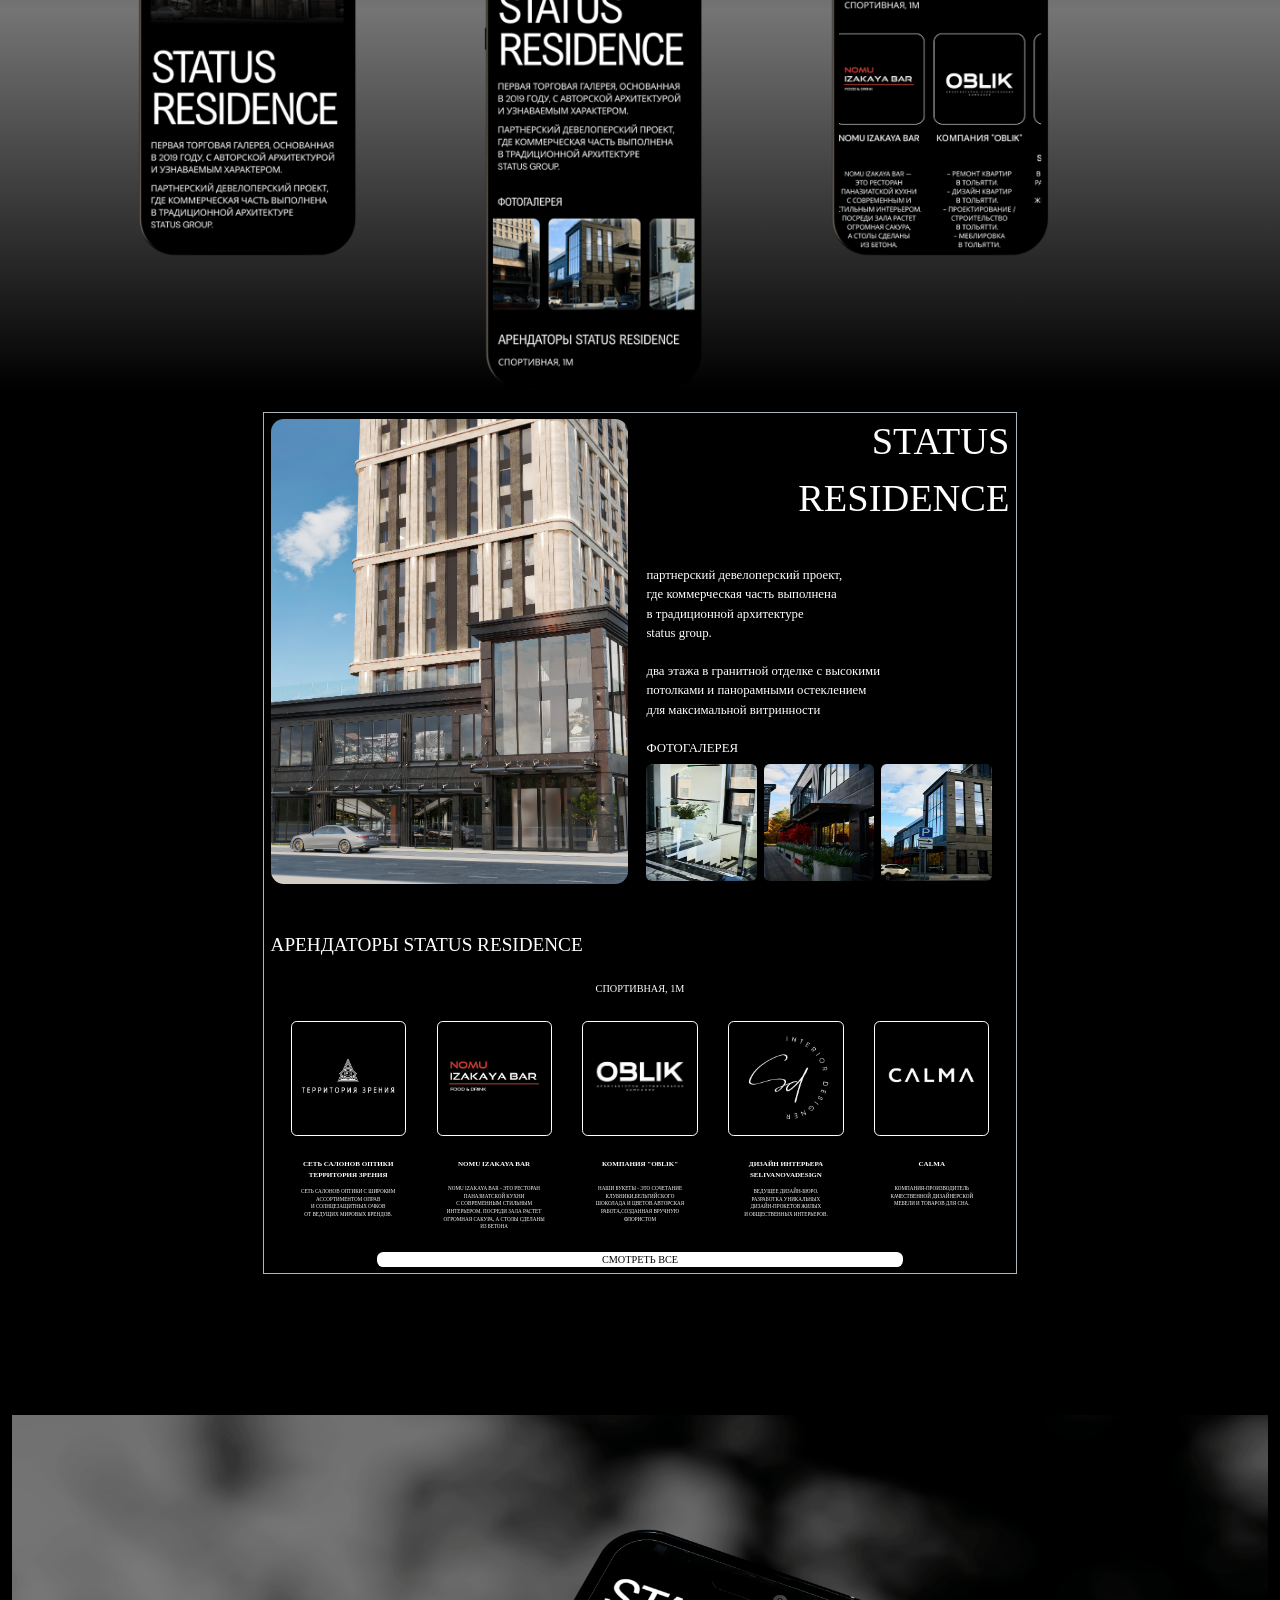
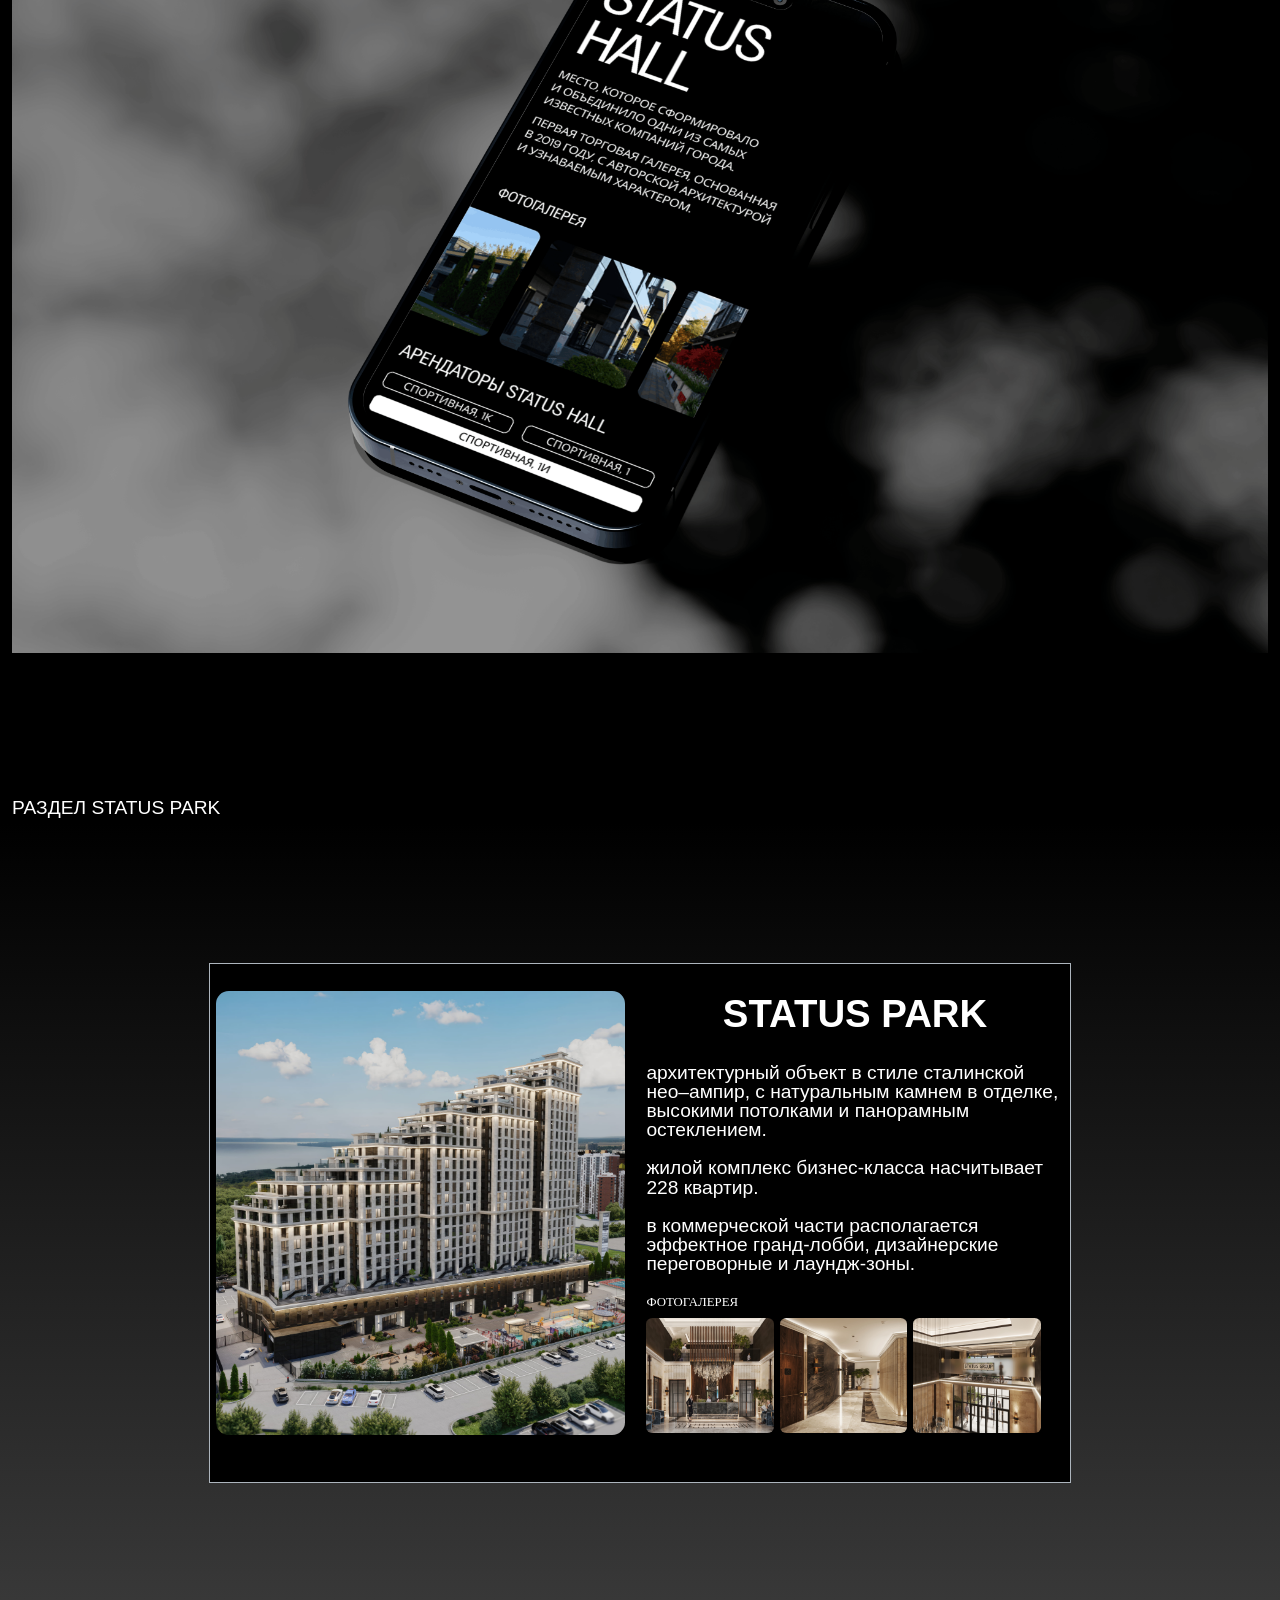
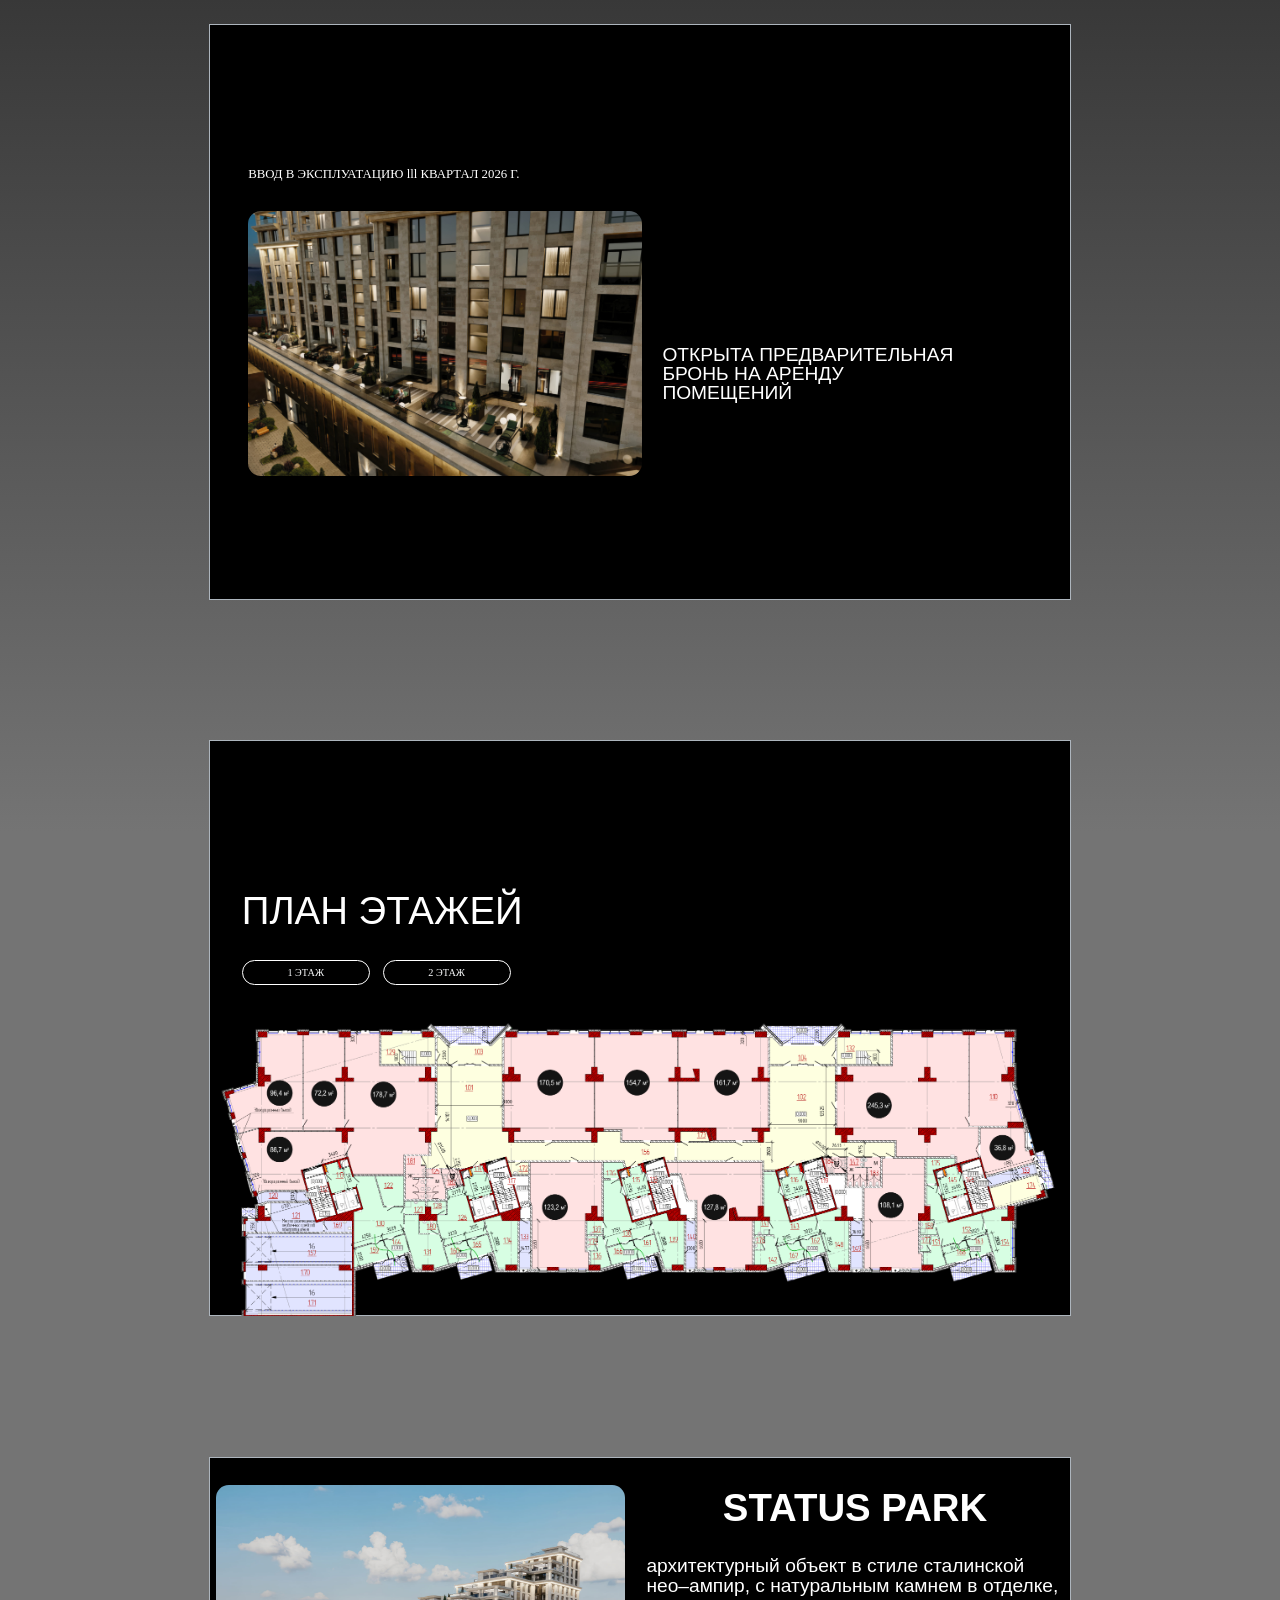
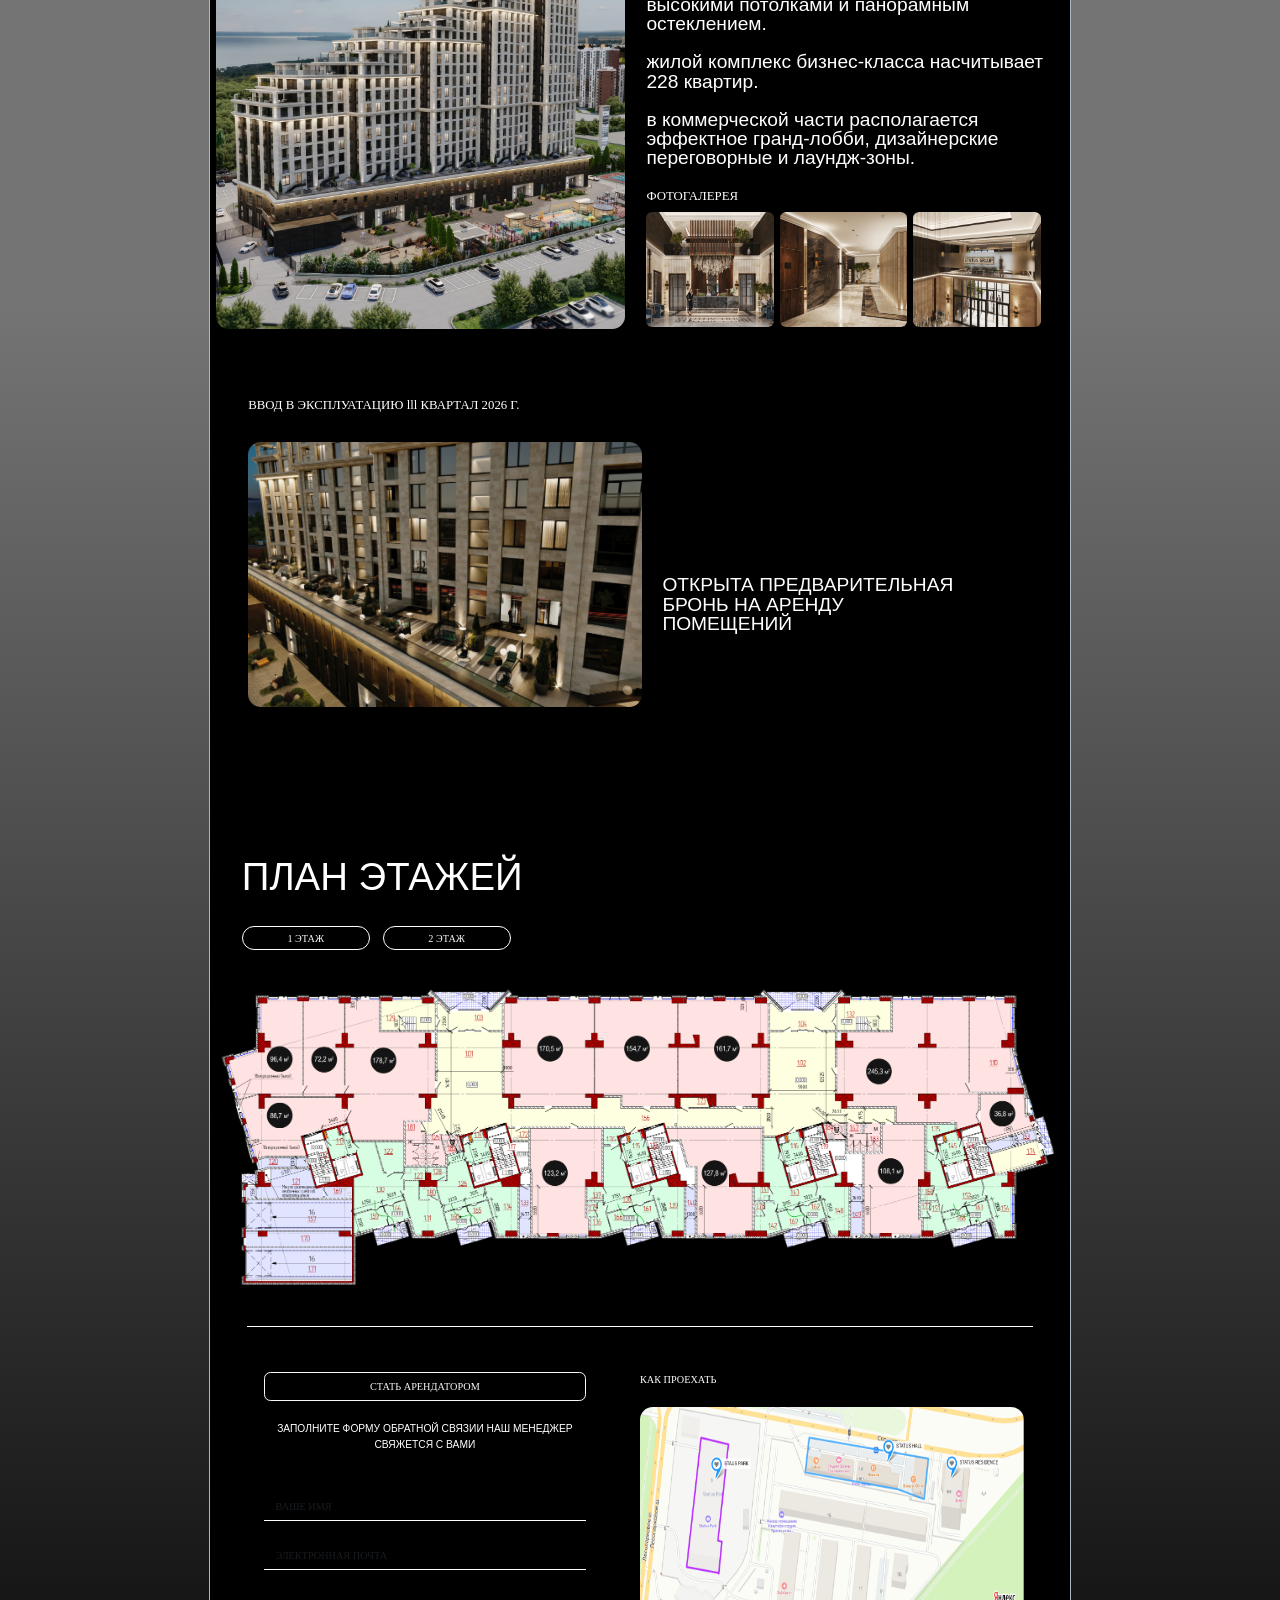
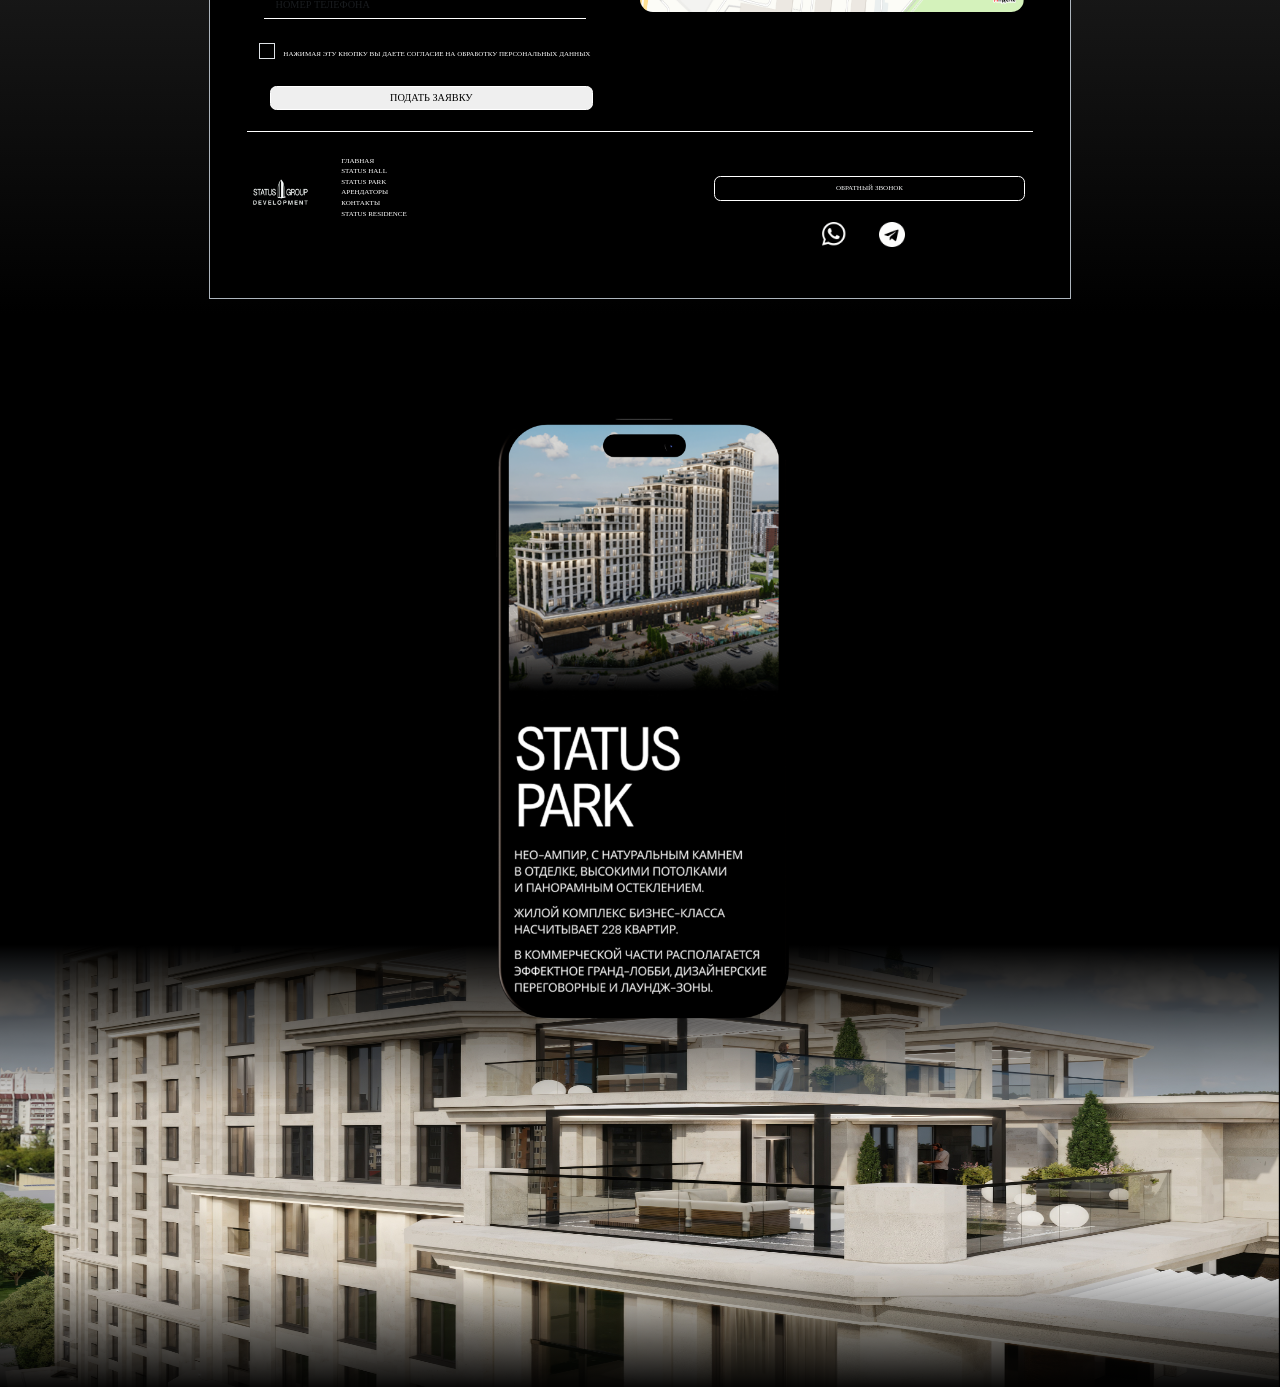
==== commit 93501367: "Update index.html" ====
--- a/index.html
+++ b/index.html
@@ -476,4 +476,4 @@
 
     <script src="https://cdn.jsdelivr.net/npm/bootstrap@5.3.3/dist/js/bootstrap.bundle.min.js" integrity="sha384-YvpcrYf0tY3lHB60NNkmXc5s9fDVZLESaAA55NDzOxhy9GkcIdslK1eN7N6jIeHz" crossorigin="anonymous"></script>
 </body>
-</html>+</html>
--- a/css/style.css
+++ b/css/style.css
@@ -185,6 +185,10 @@
     font-size: clamp(0.1vw, 1.5vw, 0.55vw );
 }
 .ltext
+{
+    font-size: clamp(0.1vw, 1.5vw, 0.8vw );
+}
+.vtext
 {
     font-size: clamp(0.1vw, 1.5vw, 0.8vw );
 }
@@ -343,6 +347,20 @@
   margin-left: clamp(1vw, 2.5vw, 3vw);
   height: 6vw;
 }
+.teni
+{
+ 
+  top: 0;
+  left: 0;
+  bottom: 0;
+  right: 0;
+  background: linear-gradient( to top, black, rgba(0, 0, 0, 0),black);
+}
+.tr
+{
+  transform: translate(-1.5%, -60%);
+}
+
 
 @media (max-width: 460px) {
   .foto-3
@@ -393,6 +411,14 @@
 .ltext
 {
     font-size: 2.5vw;
+}
+.vtext
+{
+    font-size:2.3vw;
+}
+.vvtext
+{
+  font-size: 1.8vw;
 }
 .tablet
 {
@@ -636,6 +662,9 @@
   width: 5.7vw; 
   margin-left: clamp(1vw, 2.5vw, 3vw);
   height: 6vw;
+}
+.tr{
+  transform: translate(-2.6%, -60%);
 }
 
 }
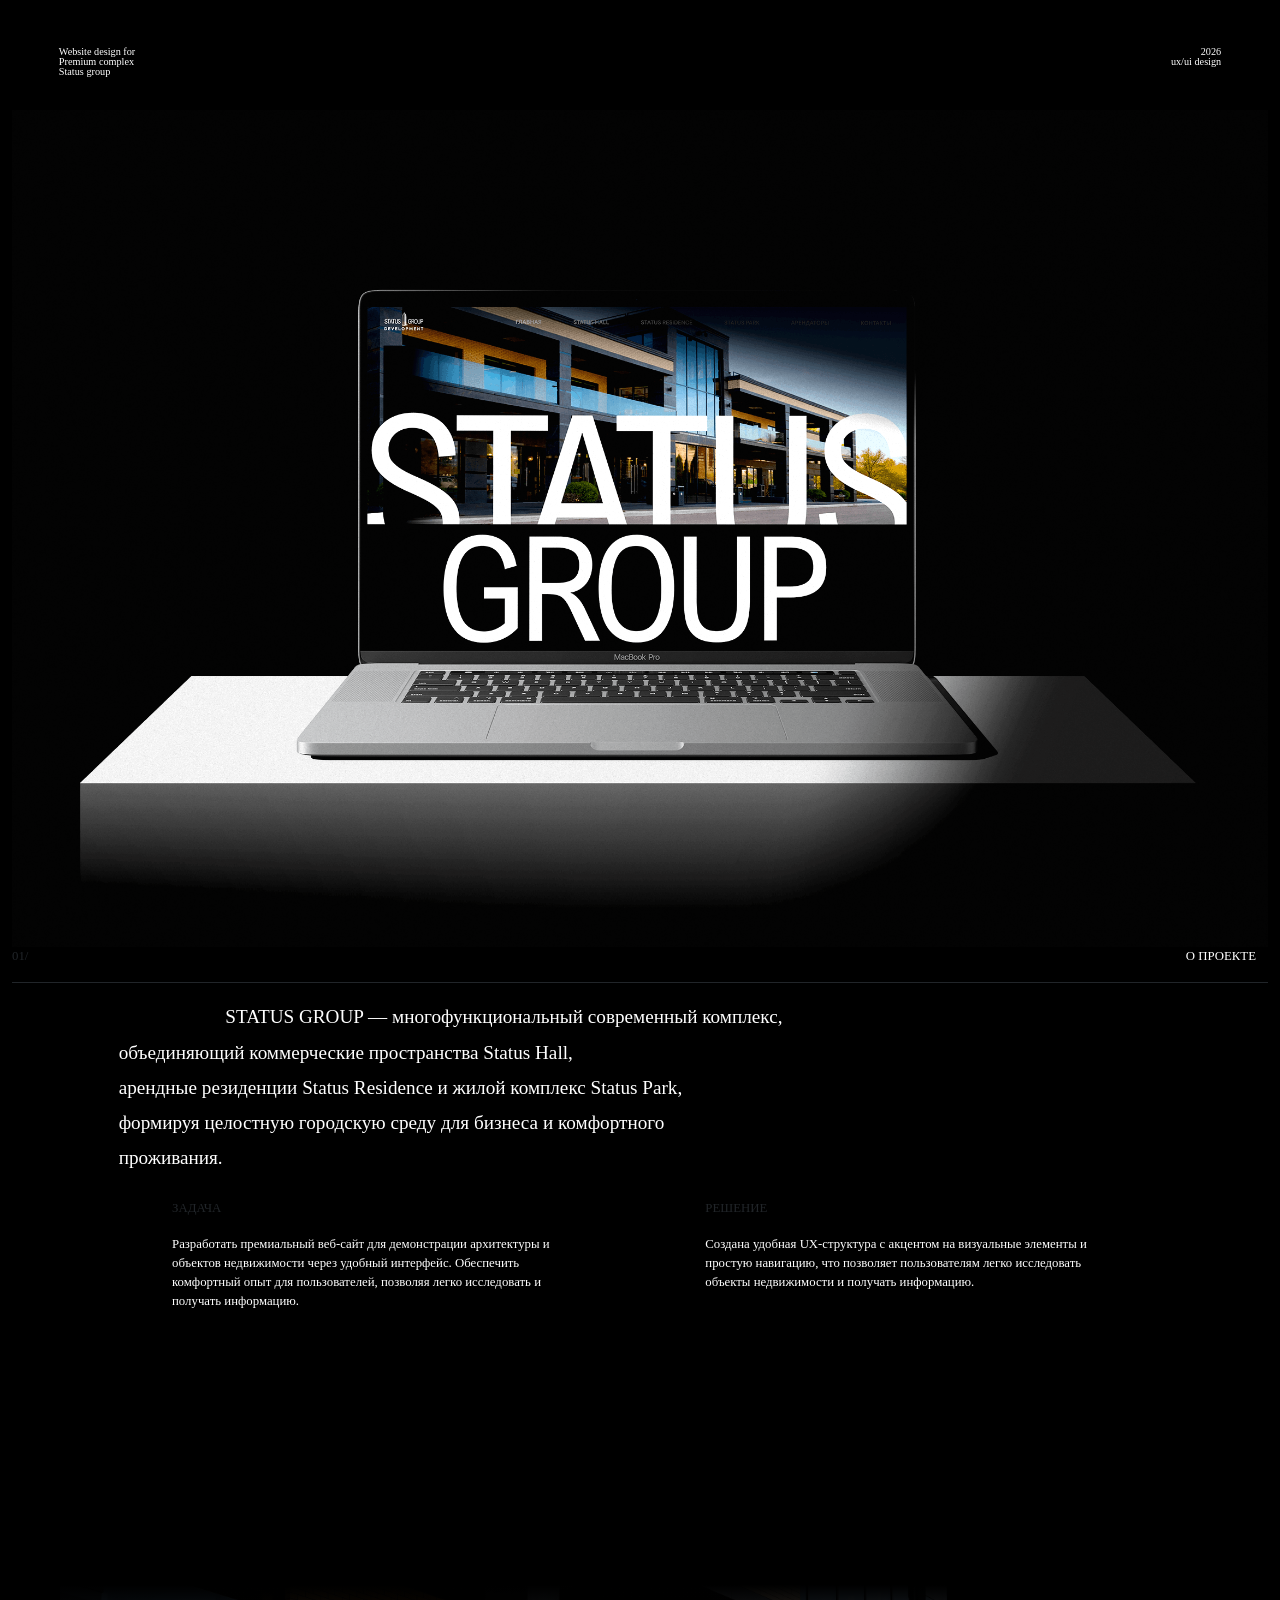
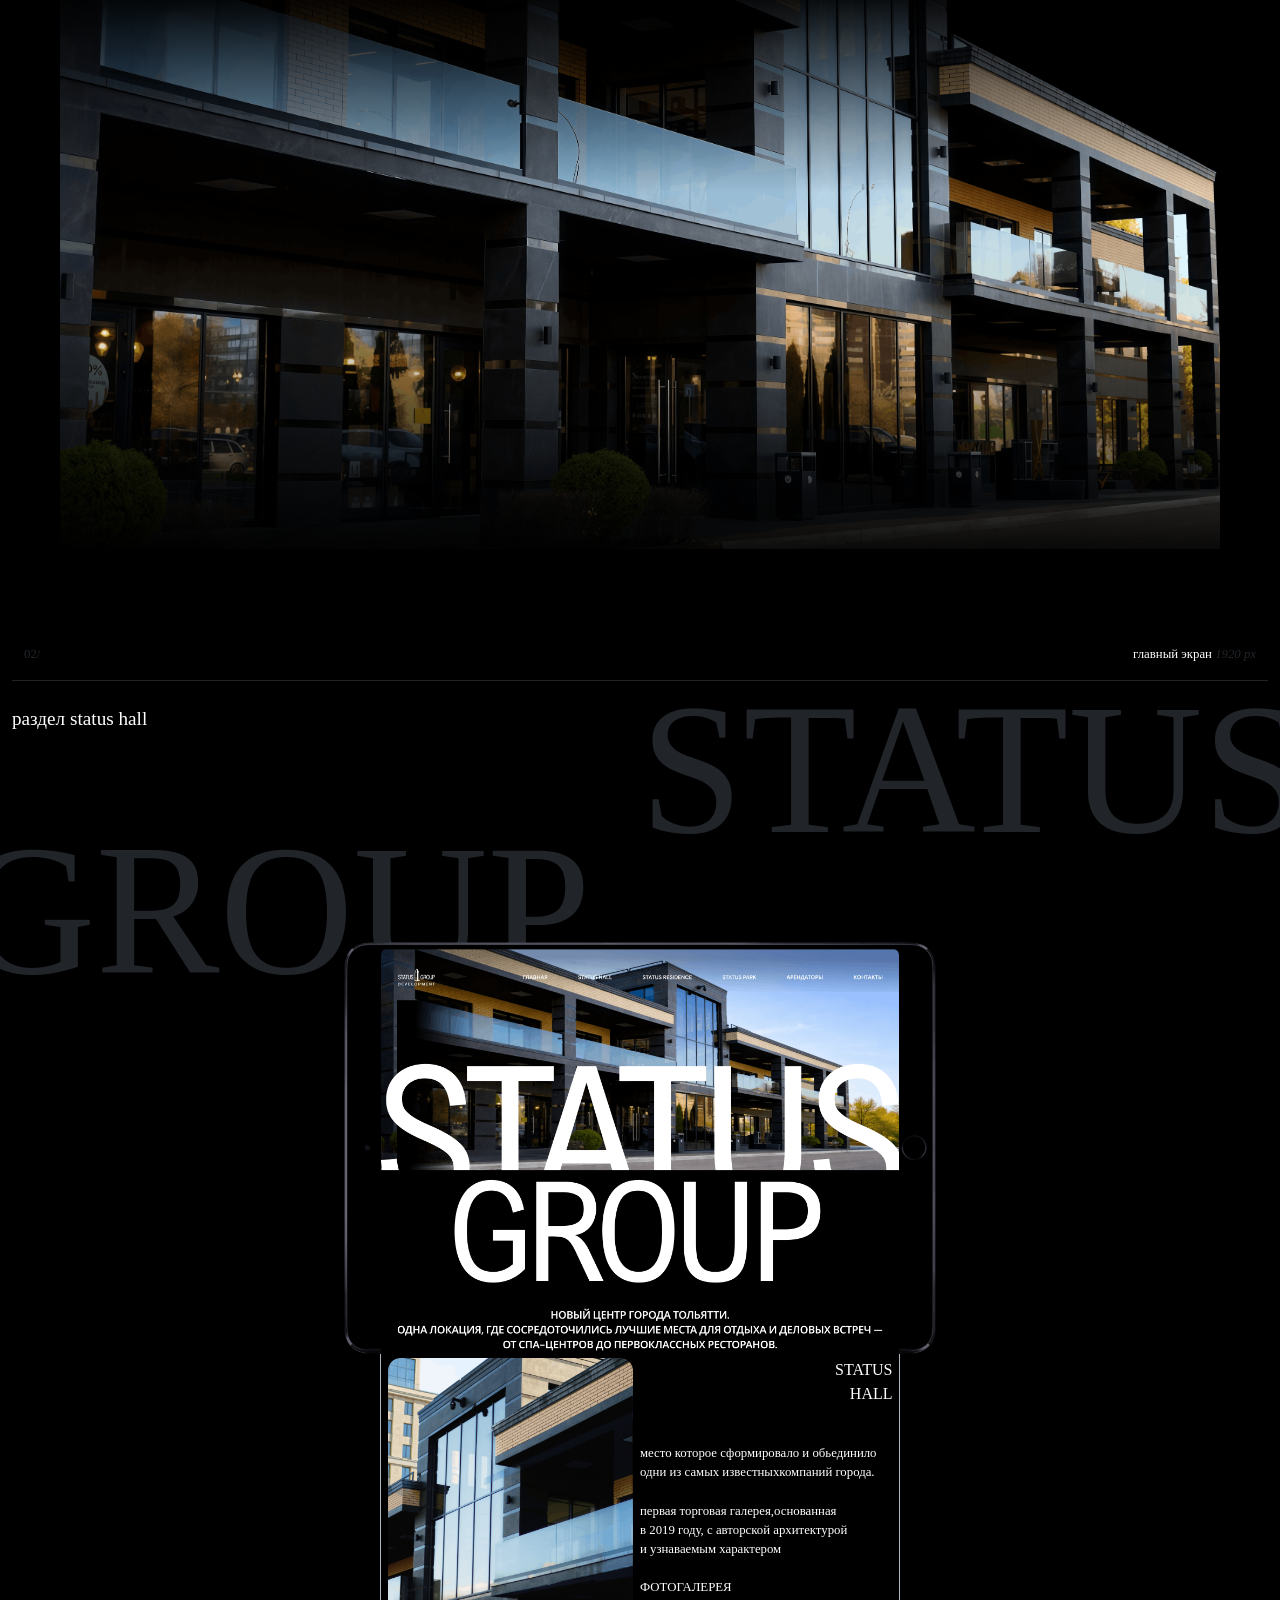
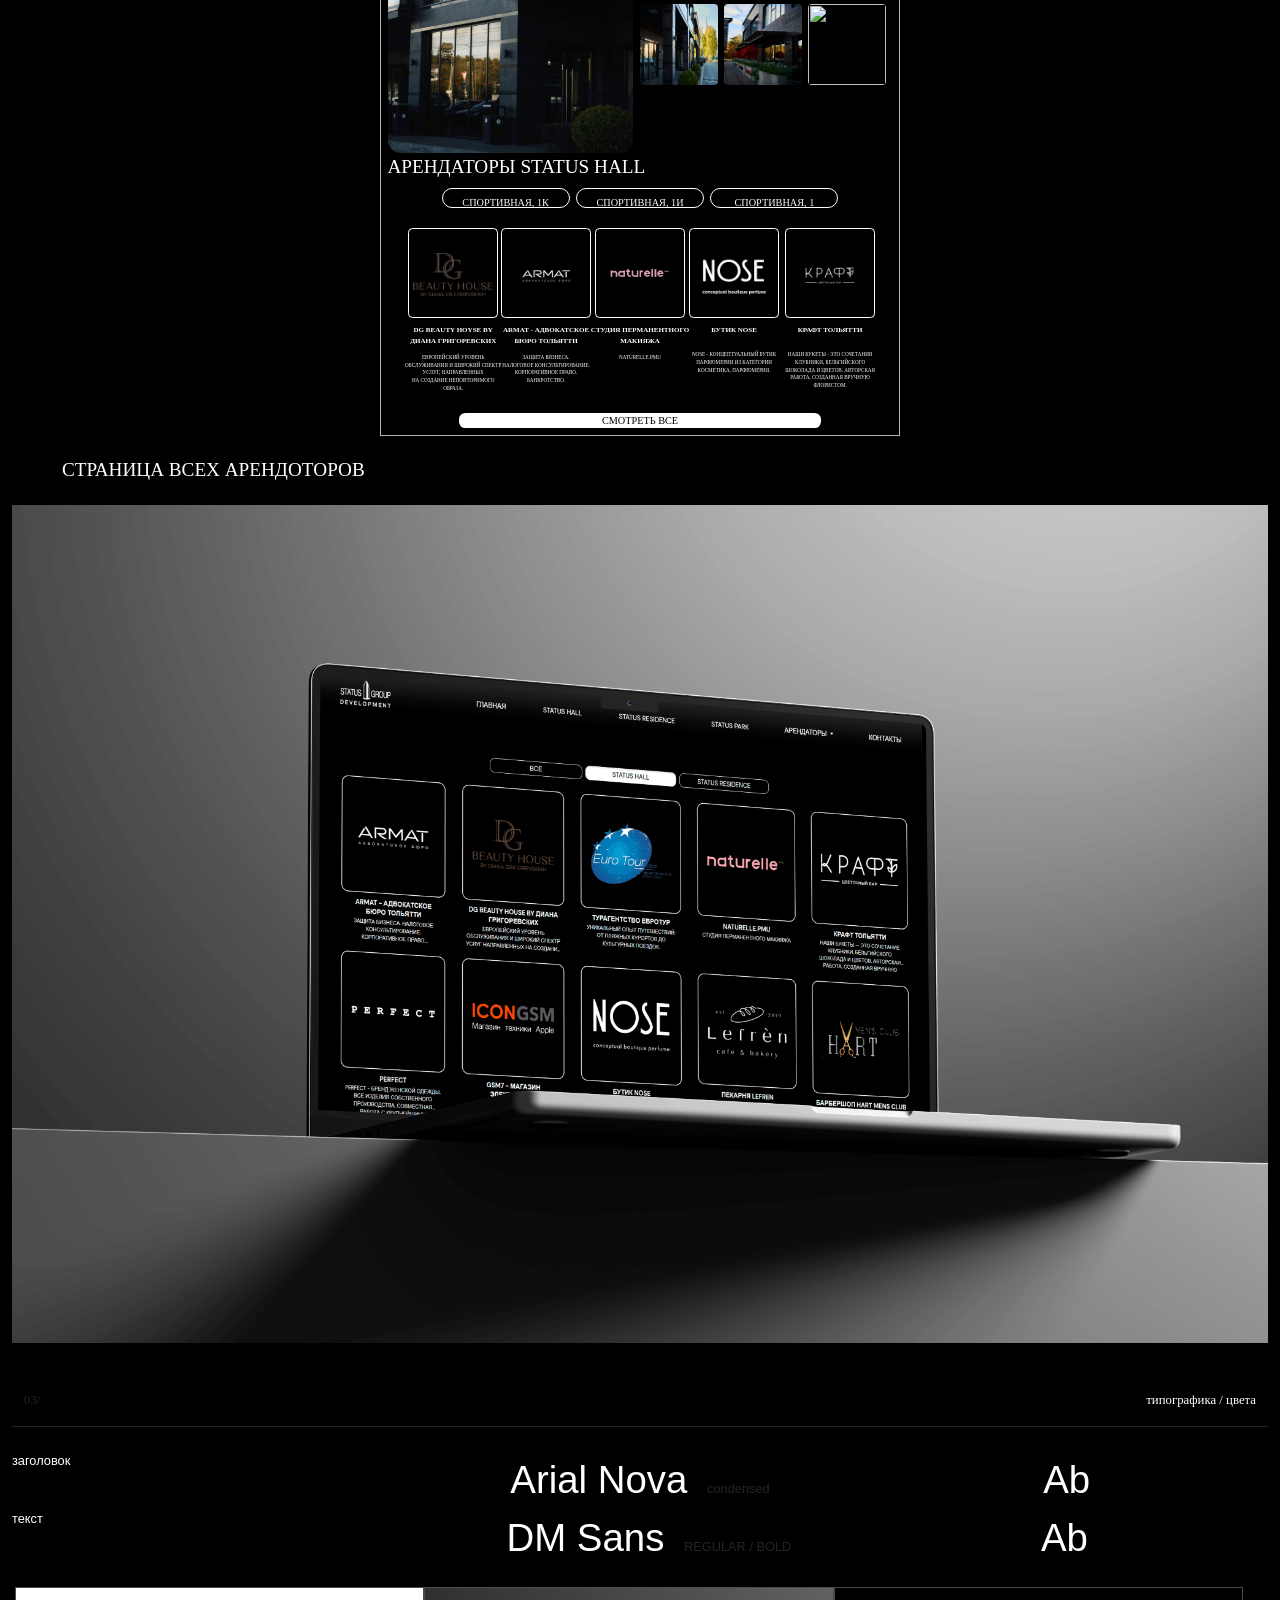
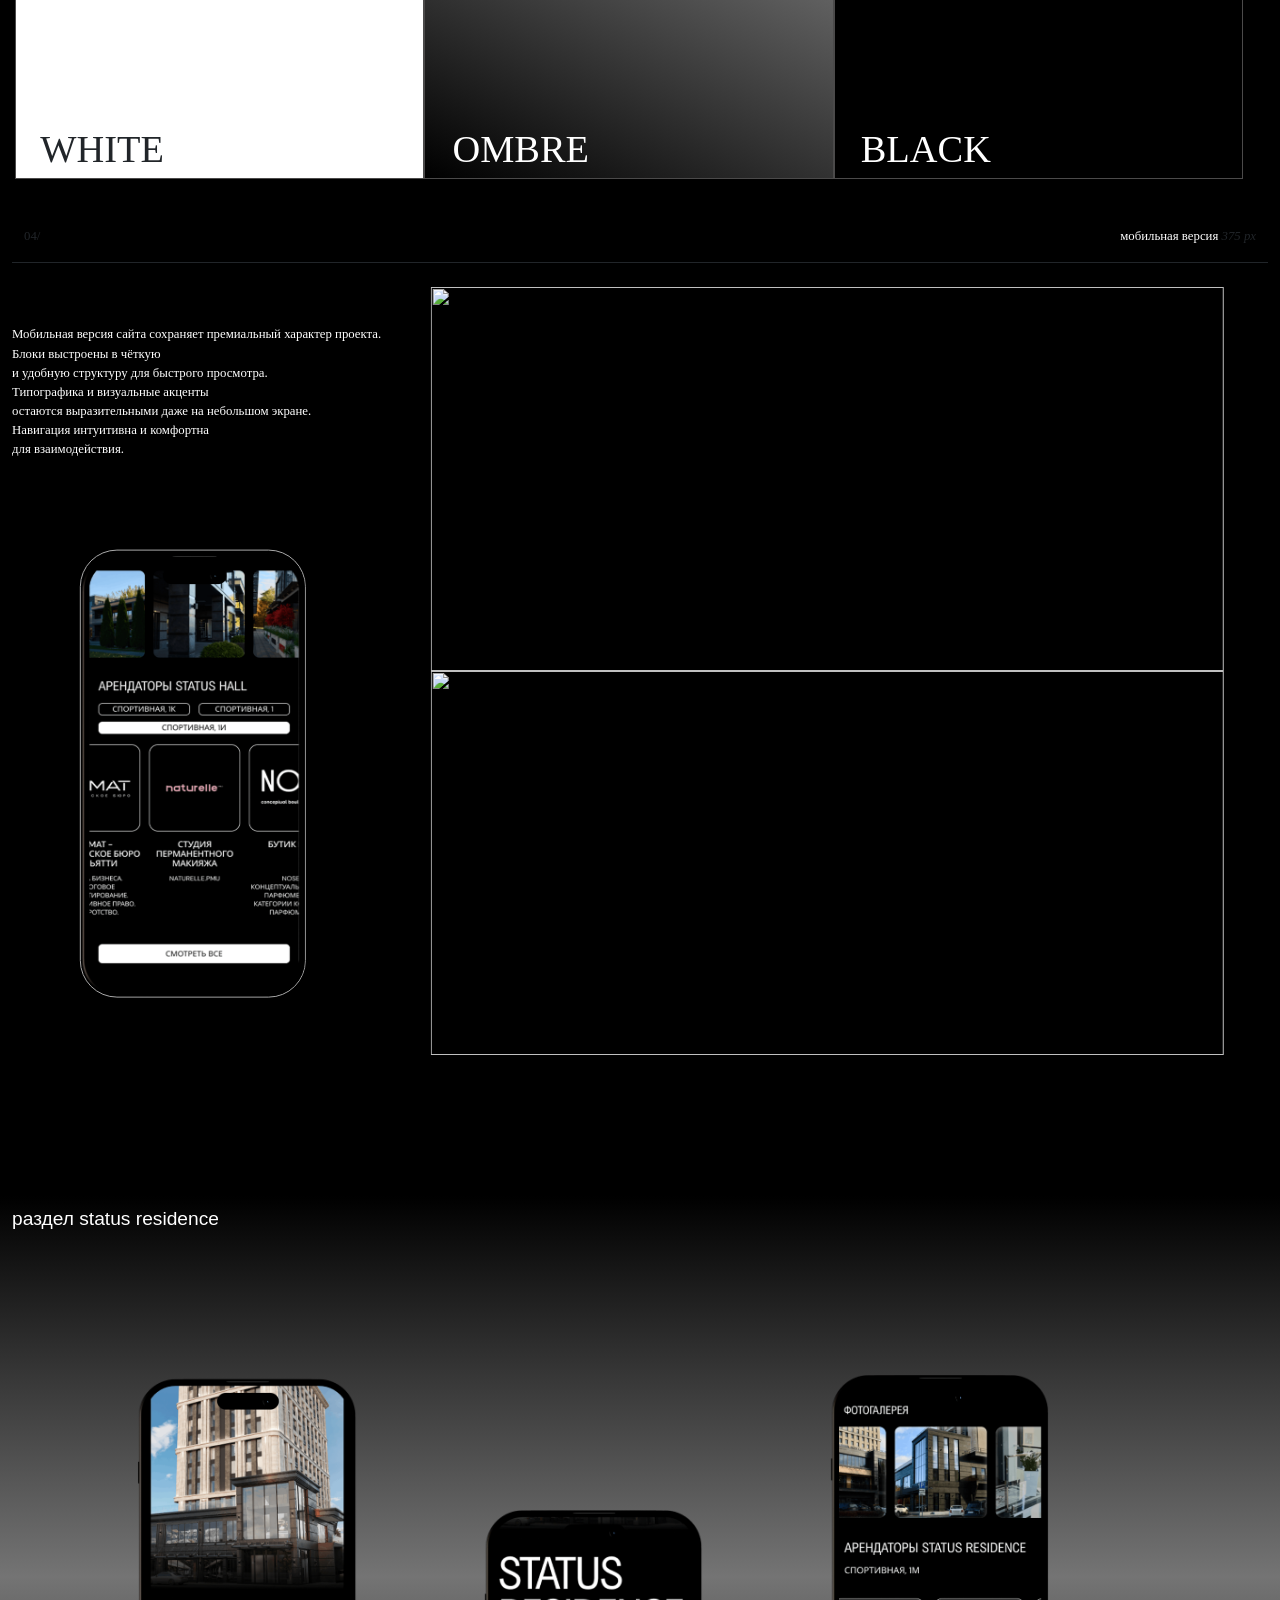
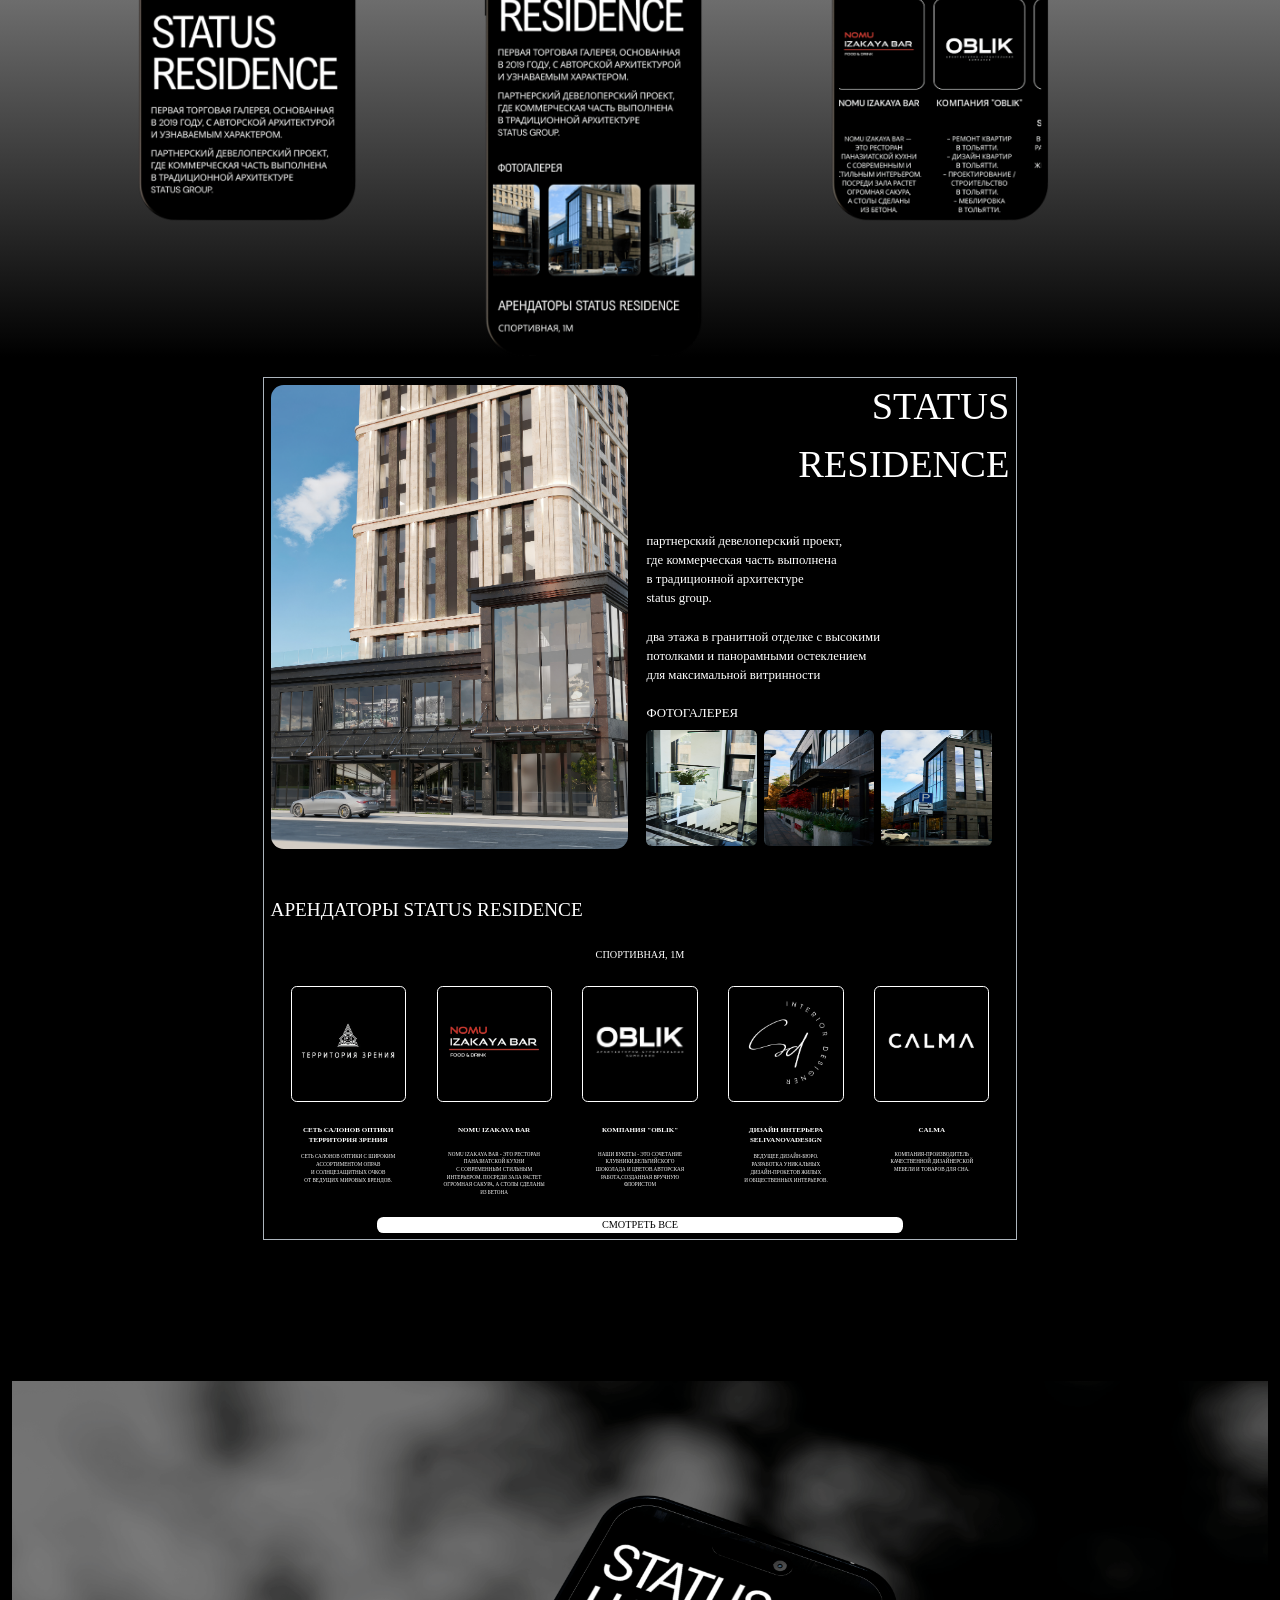
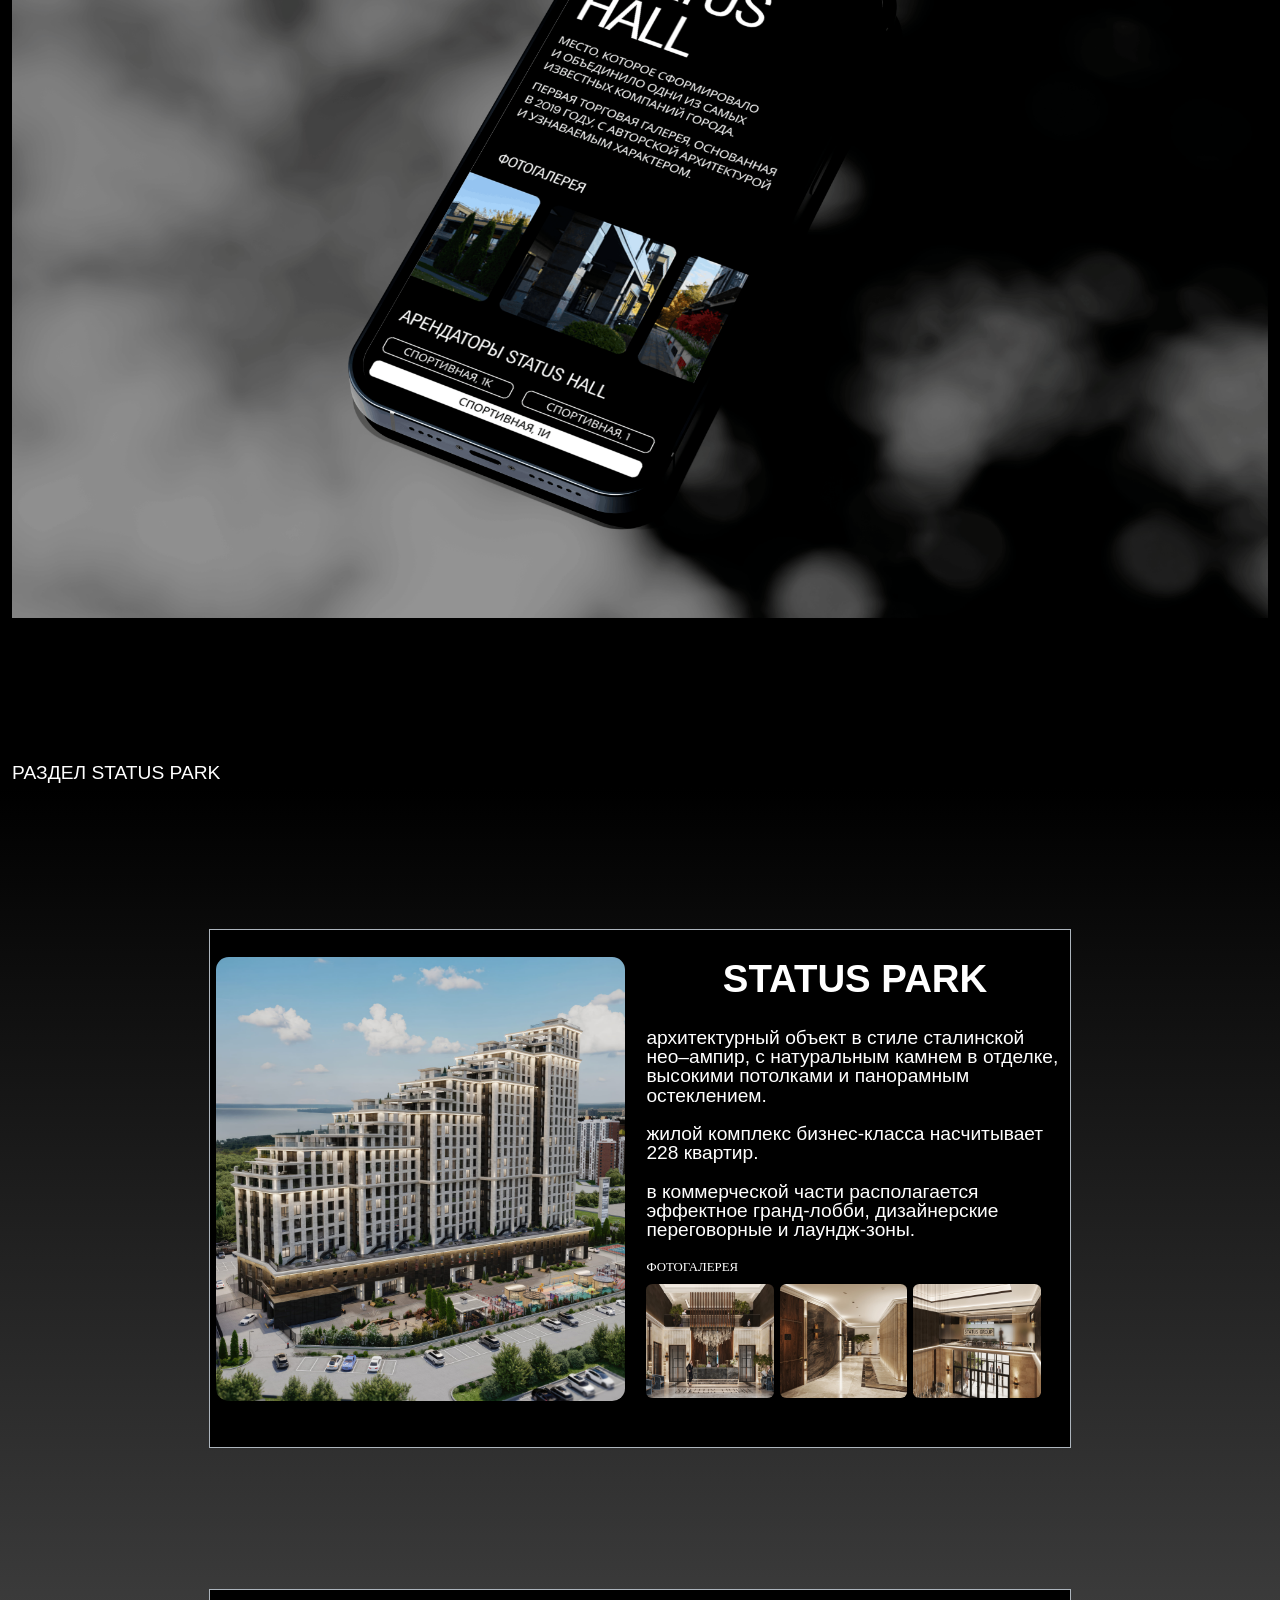
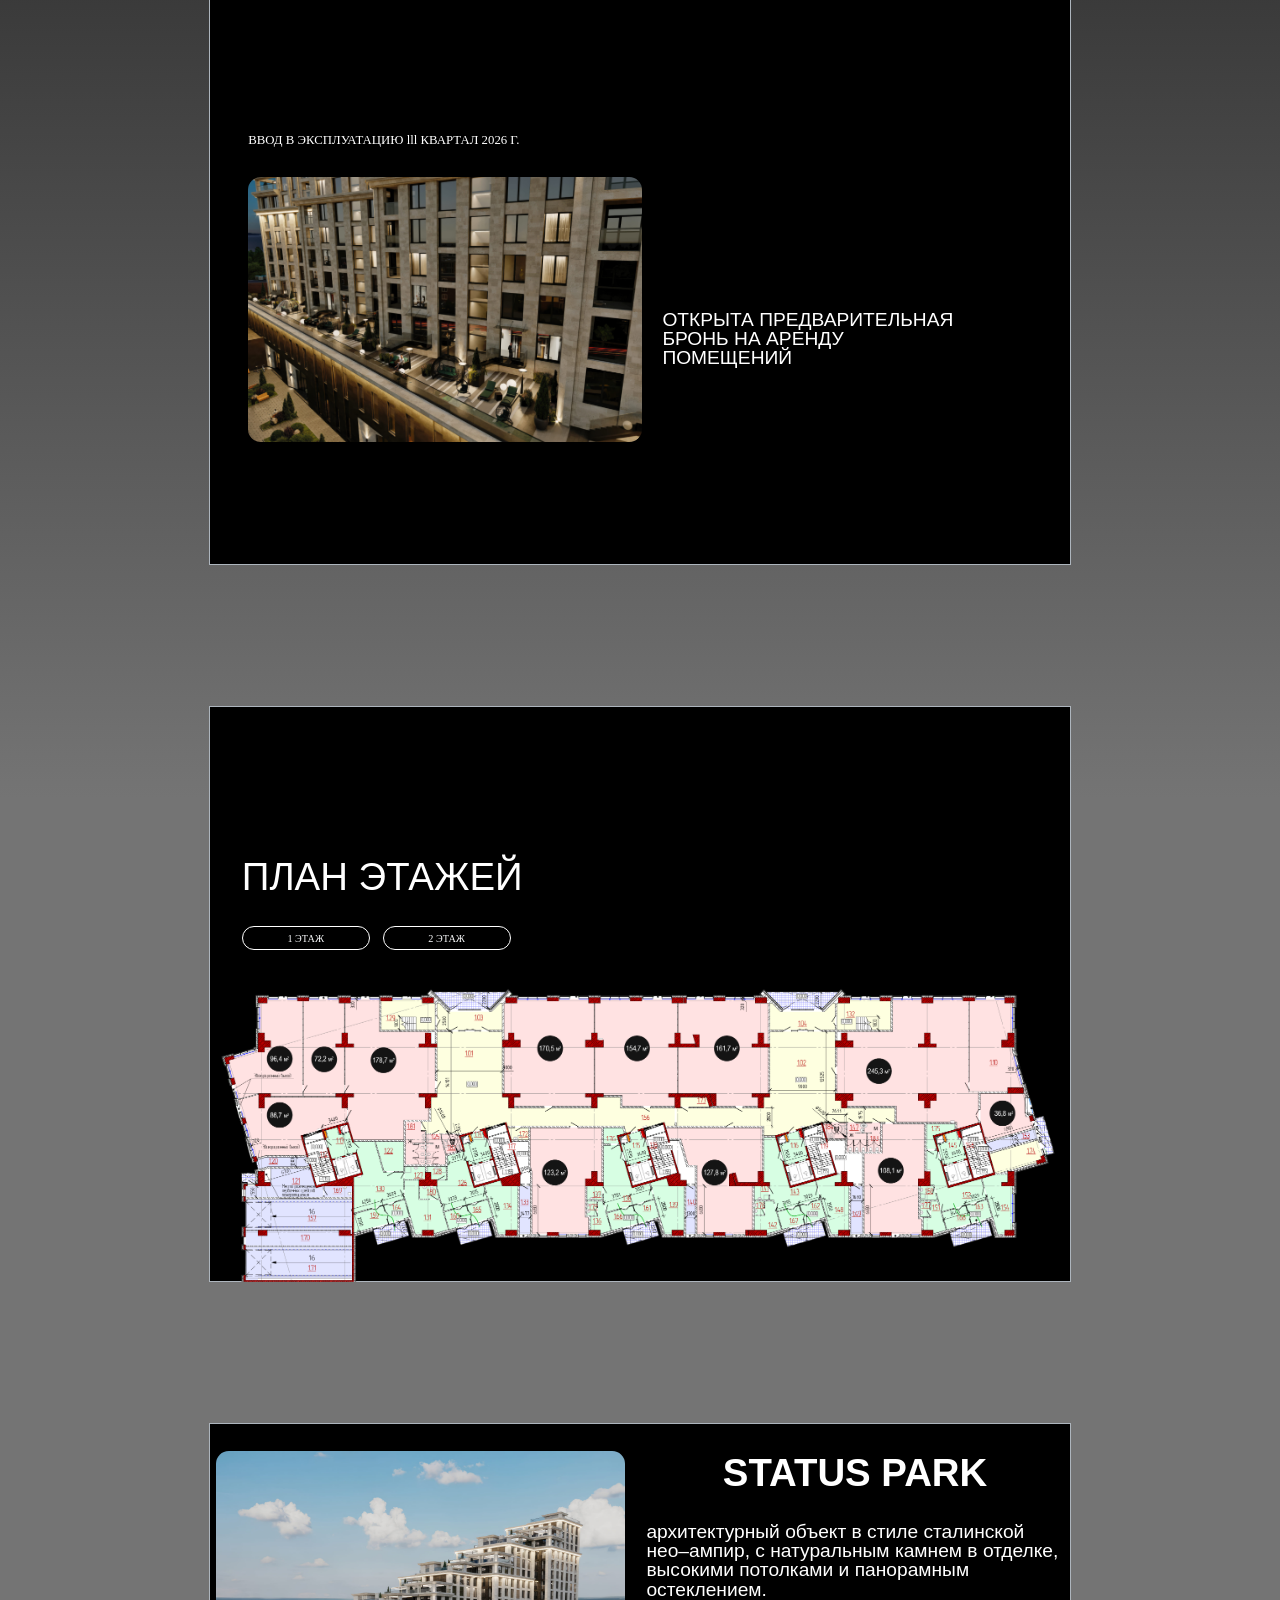
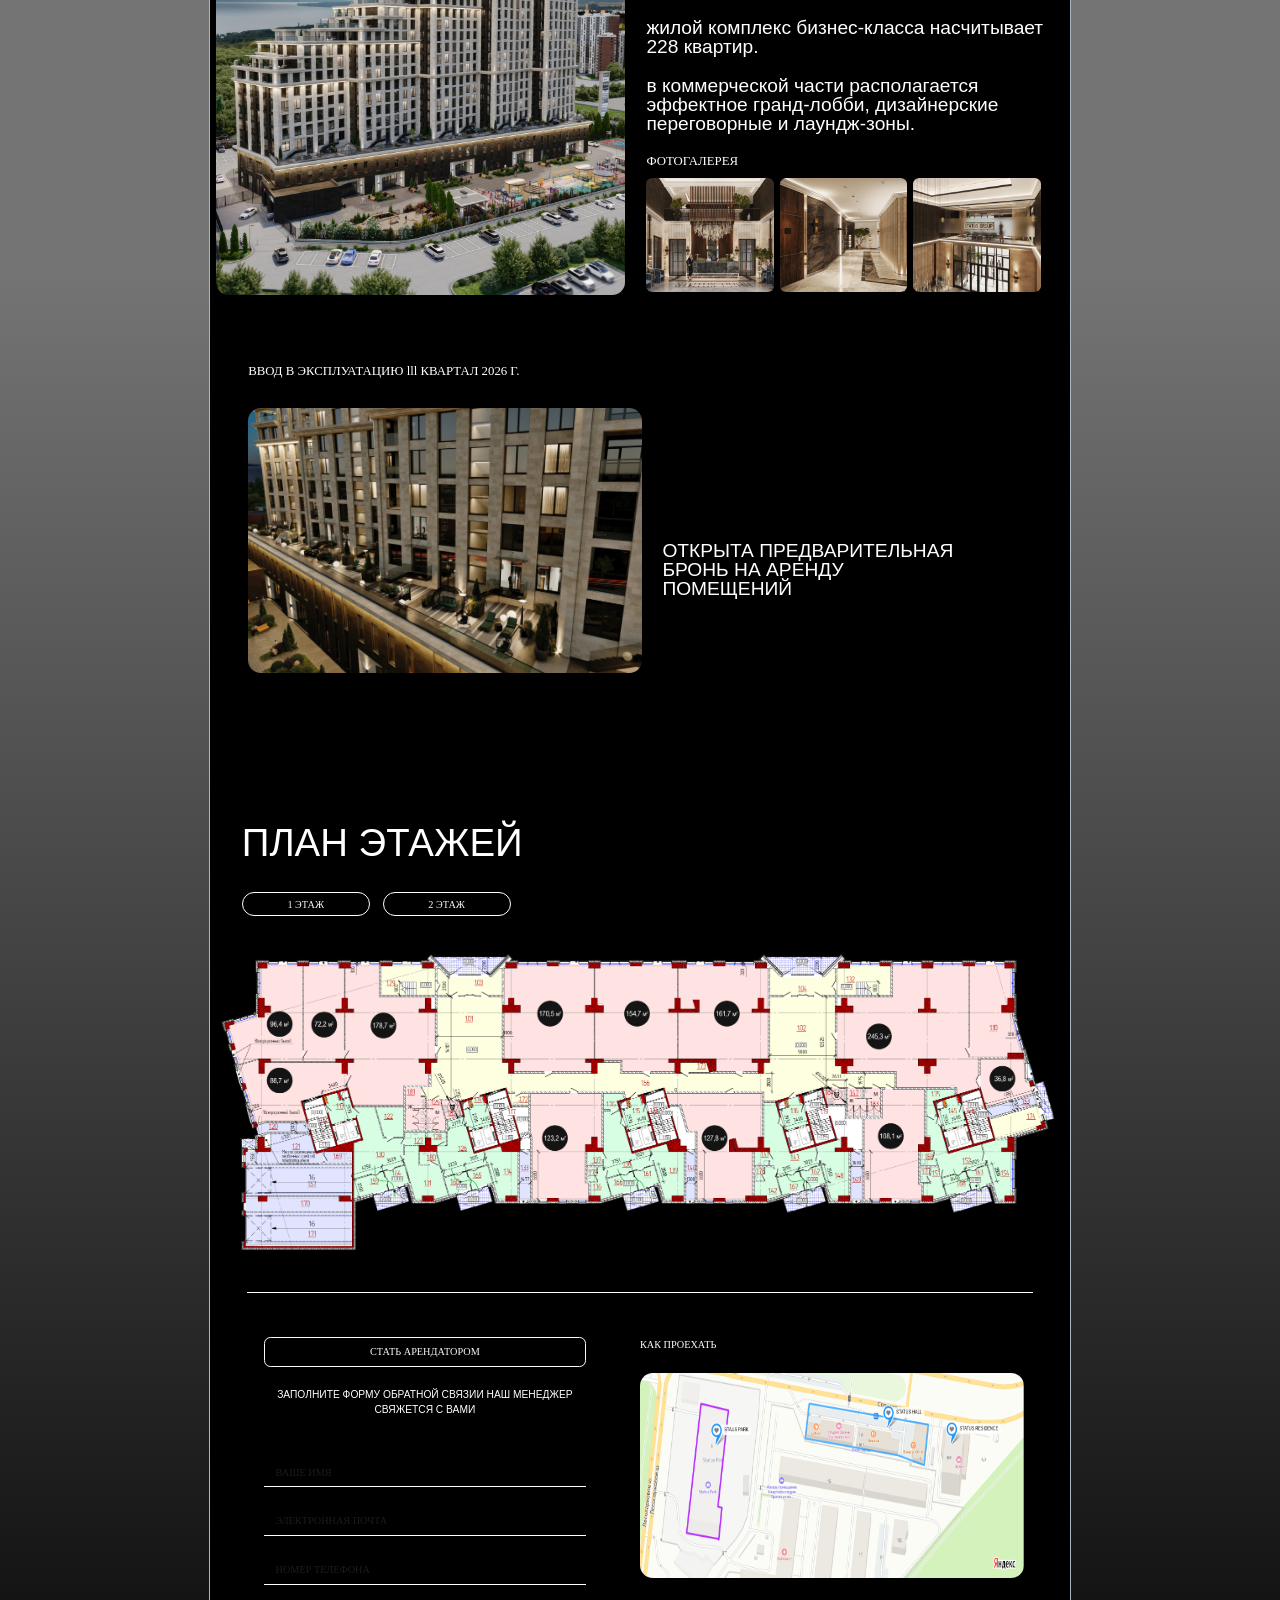
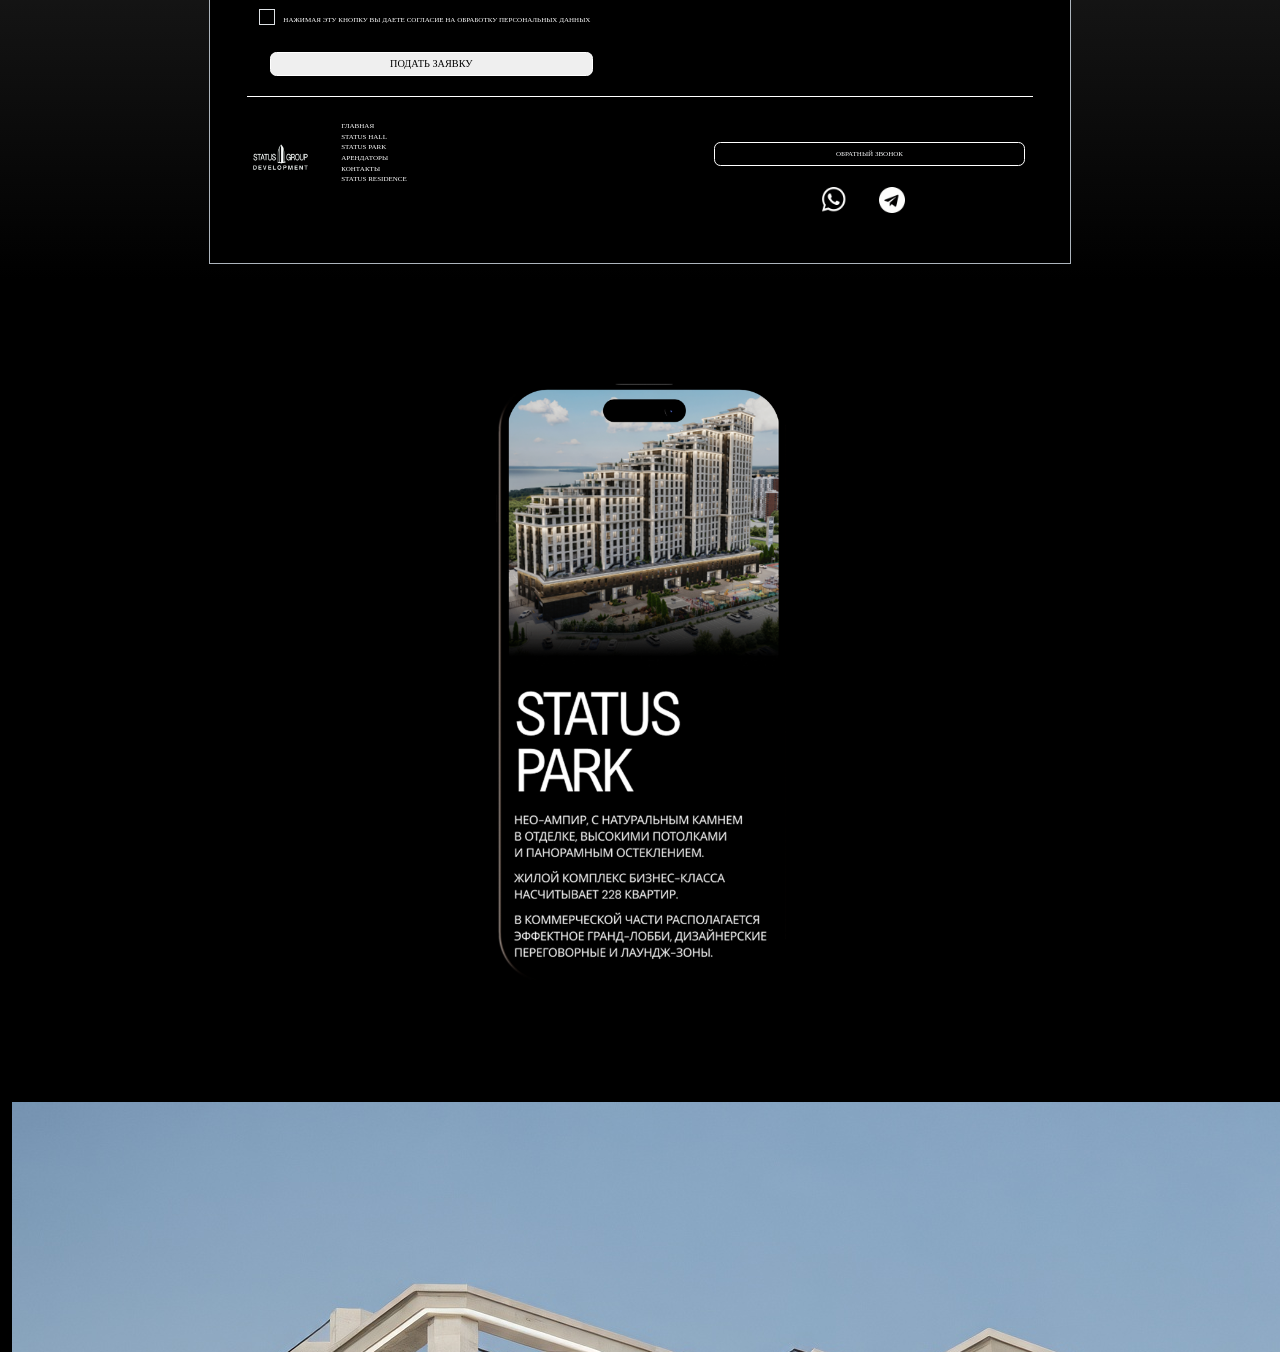
==== commit f80e6601: "Update index.html" ====
--- a/index.html
+++ b/index.html
@@ -8,7 +8,7 @@
     <link rel="stylesheet" href="css/bootstrap.min.css">
     <link rel="stylesheet" href="css/style.css">
 </head>
-<body class="bg-black" style="font-family:serif;" >
+<body class="bg-black" style="font-family:serif; overflow-x:hidden;" >
     <div class="container-fluid align-content-center">  
 <div class="row text-md-start ">
     <div class="col-6 text-start col-md-6 lh-1 text-white ltext"><div class="p-3"style="margin-left:5%;margin-top:5%;" id="главная">Website design for<br>Premium complex<br>Status group</p></div></div>
@@ -26,7 +26,7 @@
         </div>
     </div>
 </div>
-    <div class="container-fluid">
+    <div class="container-fluid justify-content-center">
         <div class="row " >
             <div class="col-2"></div>
             <div class="col-10"> <p class="  text-white lh-1 btext">STATUS GROUP — многофункциональный современный комплекс,</p></div>
@@ -81,7 +81,7 @@
     </div>
     </div>
 
-        <div class="container-fluid height51" style="position: relative;">
+        <div class="container-fluid height51" style="position: relative; overflow-x: hidden; overflow-y: hidden ;">
             
             <div class="block z-0" style=" flex-direction: column;">
             <div class="block-1 z-0 " ><span class="btext text-white w-25" id="statushall">раздел status hall</span></div>
@@ -102,7 +102,7 @@
                     <img src="img/foto-3.png" alt="" class="border-radius-1 foto-3 img-fluid">
                 </div>
                 <div class="half2 flex-column">
-                    <div class="text-end"><span class=" text-white " style="font-size: clamp(1vw, 3vw, 4vw ); line-height: clamp(1.2815, 2vw, 2.554vw); margin-right: clamp(0.1vw, 1.5vw, 0.5vw);"><n style="margin-right: clamp(0.1vw, 1.5vw, 0.5vw);" id="арендаторы">STATUS </n><br>HALL</span>
+                    <div class="text-end htext"><span class=" text-white " style="line-height: clamp(1.2815, 2vw, 2.554vw); margin-right: clamp(0.1vw, 1.5vw, 0.5vw);"><n style="margin-right: clamp(0.1vw, 1.5vw, 0.5vw);" id="арендаторы">STATUS </n><br>HALL</span>
                 </div>
                 <span class="text-white t" style="text-transform: lowercase;"><br><br>МЕСТО КОТОРОЕ СФОРМИРОВАЛО  И ОБЬЕДИНИЛО<BR>ОДНИ ИЗ САМЫХ ИЗВЕСТНЫХКОМПАНИЙ ГОРОДА.<br><br>первая торговая галерея,основанная<br>в 2019 году, с авторской архитектурой<br>и узнаваемым характером</span>
                     <span class="text-white t"><BR>ФОТОГАЛЕРЕЯ</span>
@@ -115,7 +115,7 @@
                 </div>
                 <span  class="text-white btext" style="margin-left: clamp(0.1vw, 1.5vw, 0.5vw);">АРЕНДАТОРЫ STATUS HALL</span>
                 <div class="d-flex justify-content-center text-white" style="width: 100%; margin-top: clamp(0.1vw, 1.5vw, 0.5vw);"> 
-                    <button type="button" class="btn btn-outline-light rounded-rectangle border-radius-1 vtext" style=" margin-right: clamp(0.1vw, 1.5vw, 0.5vw);"><span>СПОРТИВНАЯ, 1К</span></button>
+                    <button type="button" class="btn btn-outline-light rounded-rectangle border-radius-1 vtext " style=" margin-right: clamp(0.1vw, 1.5vw, 0.5vw); "><span>СПОРТИВНАЯ, 1К</span></button>
                     <button type="button" class="btn btn-outline-light rounded-rectangle border-radius-1 vtext" style=" margin-right: clamp(0.1vw, 1.5vw, 0.5vw);">СПОРТИВНАЯ, 1И</button>
                     <button type="button" class="btn btn-outline-light rounded-rectangle border-radius-1 vtext" >СПОРТИВНАЯ, 1</button>
                 
@@ -201,7 +201,7 @@
         </div>
         </div>
     </div>
-    <div class="container-fluid otstup" style="background: linear-gradient(to top, black, rgb(116, 116, 116), black);">
+    <div class="container-fluid otstup justify-content-center" style="background: linear-gradient(to top, black, rgb(116, 116, 116), black);">
         <div class="row" style="margin-top: clamp(0.1vw, 1.5vw, 0.7vw);">
             <div class="col">
                 <span class="btext text-white" style="font-family: 'Trebuchet MS', 'Lucida Sans Unicode', 'Lucida Grande', 'Lucida Sans', Arial, sans-serif;" id="status residence">раздел status residence</span>
@@ -456,8 +456,8 @@
     <div class="d-flex flex-column" style="position:relative; height: 85vw;">
     <div class="d-flex z-1"><img src="img/iphone5.png" class="img-fluid" alt=""></div>
     <div class="d-flex z-0">
-        <div class="d-flex z-2 tr" style=" position: absolute;background: linear-gradient( to bottom, rgb(0, 0, 0) 0%, rgb(0, 0, 0) 30%,  rgba(255, 255, 255, 0) 55%,  rgba(255, 255, 255, 0) 80%,black 100%);height: 50vw; width:105vw;"></div>
-        <img src="img/foto-36.jpg" style="height: 50vw; width:102vw; position:absolute; transform: translate(-3%, -60%); background: linear-gradient(to top, BLACK, rgba(0, 0, 0, 0), black);" alt="">
+        <div class="d-flex z-2 tr gradient" style=" position: absolute;background: linear-gradient( to bottom, rgb(0, 0, 0) 0%, rgb(0, 0, 0) 30%,  rgba(255, 255, 255, 0) 55%,  rgba(255, 255, 255, 0) 80%,black 100%);"></div>
+        <img src="img/foto-36.jpg" class="img-36" style="position:absolute; background: linear-gradient(to top, BLACK, rgba(0, 0, 0, 0), black);" alt="">
     </div>
     </div>
     
--- a/css/style.css
+++ b/css/style.css
@@ -664,7 +664,7 @@
   height: 6vw;
 }
 .tr{
-  transform: translate(-2.6%, -60%);
+  transform: translate(-2.7%, -60%);
 }
 
 }
